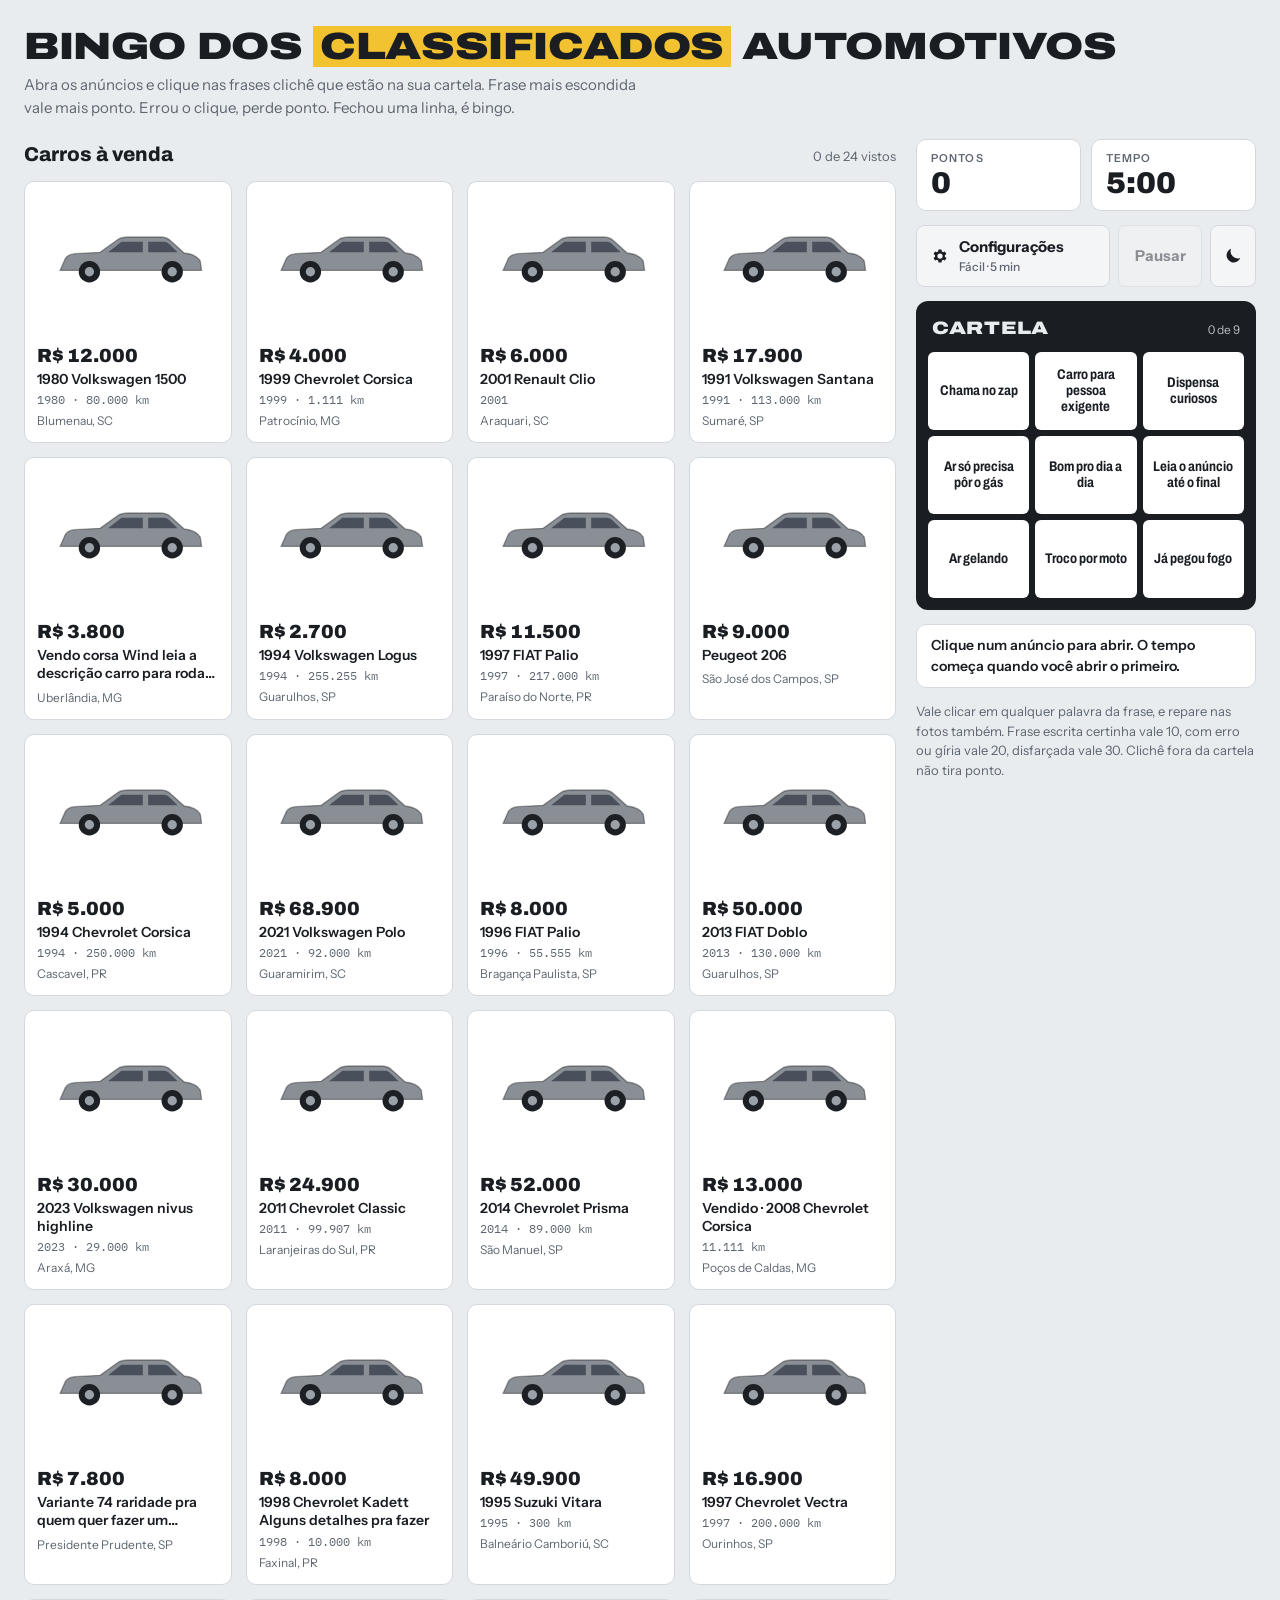
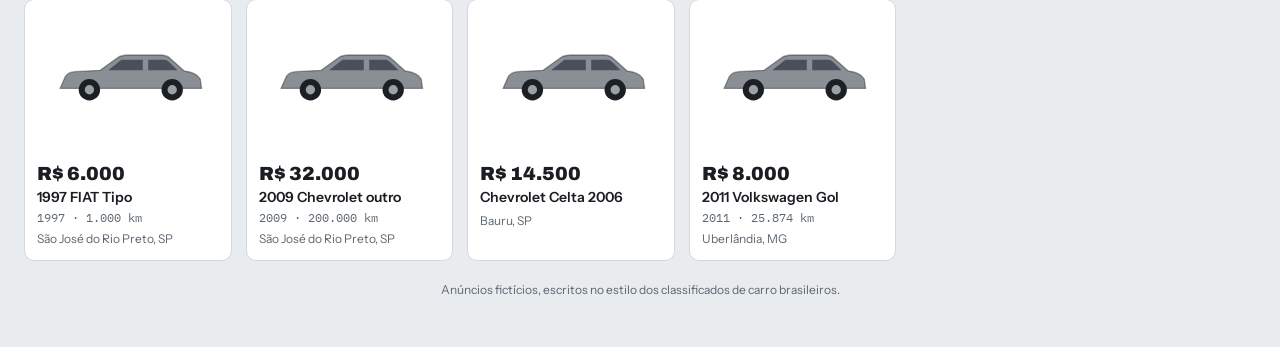
==== index.html @ 46bd4c0a "v1" ====
<!doctype html>
<html lang="pt-BR">
<head>
<meta charset="utf-8">
<meta name="viewport" content="width=device-width, initial-scale=1, viewport-fit=cover">
<title>Bingo dos Classificados Automotivos</title>
<meta name="claude:viewport-fit-sides" content="cover">
<script>try { var t = localStorage.getItem("bcc-theme"); if (t === "dark" || t === "light") document.documentElement.dataset.theme = t; } catch (e) {}</script>
<link rel="preconnect" href="https://fonts.googleapis.com">
<link rel="preconnect" href="https://fonts.gstatic.com" crossorigin>
<link rel="stylesheet" href="https://fonts.googleapis.com/css2?family=Archivo:wdth,wght@62..125,500..900&family=Instrument+Sans:wght@400;500;600&family=IBM+Plex+Mono:wght@500;600&display=swap">
<style>
/* Layout: marketplace grid of car ads on the left (click one to expand it across the row), bingo card + scoreboard on the right; stacks on phones with the card first. */
:root {
  --bg: #e9ecef;
  --surface: #ffffff;
  --sunk: #f3f5f7;
  --fg: #1a1e23;
  --muted: #5d6670;
  --line: #d3d8de;
  --accent: #f2c230;
  --accent-ink: #1a1e23;
  --plate: #1f4ba5;
  --good: #1f8a4c;
  --bad: #c2362b;
  --found-bg: #fbe58f;
  --display: "Archivo", "Arial Narrow", system-ui, sans-serif;
  --body: "Instrument Sans", system-ui, -apple-system, "Segoe UI", sans-serif;
  --mono: "IBM Plex Mono", ui-monospace, "SFMono-Regular", Menlo, monospace;
  --card-bg: #1a1e23;
  --card-ink: #e9ecef;
}
@media (prefers-color-scheme: dark) {
  :root:not([data-theme="light"]) {
    --bg: #14171b; --surface: #1e2329; --sunk: #181c21; --fg: #eceff2; --muted: #9aa3ad;
    --line: #2f363e; --accent: #f2c230; --accent-ink: #14171b; --plate: #5b86e0;
    --good: #4cc27f; --bad: #ff7a6e; --found-bg: #5a4a10; --card-bg: #0b0d10; --card-ink: #eceff2; color-scheme: dark;
  }
}
:root[data-theme="dark"] {
  --bg: #14171b; --surface: #1e2329; --sunk: #181c21; --fg: #eceff2; --muted: #9aa3ad;
  --line: #2f363e; --accent: #f2c230; --accent-ink: #14171b; --plate: #5b86e0;
  --good: #4cc27f; --bad: #ff7a6e; --found-bg: #5a4a10; --card-bg: #0b0d10; --card-ink: #eceff2; color-scheme: dark;
}
* { box-sizing: border-box; }
[hidden] { display: none !important; }
body {
  background: var(--bg); color: var(--fg); font-family: var(--body); font-size: 15px; line-height: 1.5;
  padding-left: max(16px, env(safe-area-inset-left, 0px));
  padding-right: max(16px, env(safe-area-inset-right, 0px));
  padding-block: 20px 40px;
}
button { font: inherit; color: inherit; cursor: pointer; }
button:focus-visible, .w:focus-visible, .item:focus-visible { outline: 3px solid var(--plate); outline-offset: 2px; }
.wrap { max-width: 1240px; margin: 0 auto; display: flex; flex-direction: column; gap: 20px; }

header { display: flex; flex-wrap: wrap; align-items: end; justify-content: space-between; gap: 16px; }
.brand h1 {
  font-family: var(--display); font-weight: 900; font-stretch: 125%; font-size: clamp(22px, 3.6vw, 38px);
  line-height: 1; margin: 0; letter-spacing: -0.01em; text-transform: uppercase; text-wrap: balance;
}
.brand h1 span { background: var(--accent); color: var(--accent-ink); padding: 0 .18em; }
.brand p { margin: 8px 0 0; color: var(--muted); max-width: 62ch; }
.levels { display: grid; grid-template-columns: repeat(3, minmax(0, 1fr)); gap: 4px; background: var(--surface); border: 1px solid var(--line); border-radius: 10px; padding: 4px; }
.levels button {
  border: 0; background: transparent; padding: 8px 6px; border-radius: 7px;
  font-family: var(--display); font-weight: 700; font-size: 14px; letter-spacing: .02em;
}
.levels button[aria-pressed="true"] { background: var(--fg); color: var(--bg); }
.levels small { display: block; font-family: var(--body); font-weight: 500; font-size: 11px; opacity: .7; letter-spacing: 0; }

.game { display: grid; grid-template-columns: minmax(0, 1fr) 340px; gap: 20px; align-items: start; }
@media (max-width: 900px) { .game { grid-template-columns: minmax(0, 1fr); } .side { order: -1; } }

/* Feed */
.feed { display: flex; flex-direction: column; gap: 12px; min-width: 0; }
.feed-head { display: flex; flex-wrap: wrap; justify-content: space-between; align-items: baseline; gap: 8px; }
.feed-head h2 { margin: 0; font-family: var(--display); font-weight: 800; font-size: 20px; }
.feed-head span { color: var(--muted); font-size: 13px; }
.list { display: grid; grid-template-columns: repeat(auto-fill, minmax(190px, 1fr)); gap: 14px; grid-auto-flow: dense; }
.item {
  background: var(--surface); border: 1px solid var(--line); border-radius: 10px; overflow: hidden;
  display: flex; flex-direction: column; cursor: pointer; text-align: left; padding: 0; min-width: 0; position: relative;
  transition: border-color .15s, transform .15s;
}
.item:hover { border-color: var(--muted); }
.thumb { position: relative; aspect-ratio: 4 / 3; max-width: 100%; display: grid; place-items: center; overflow: hidden; }
.thumb svg { width: 78%; height: auto; }
.thumb img.photo { position: absolute; inset: 0; width: 100%; height: 100%; object-fit: cover; }
.item.seen:not(.open) .thumb img.photo { opacity: .55; filter: grayscale(.6); }
.item.open .thumb img.photo { object-fit: contain; background: #000; }
.seen-tag {
  position: absolute; top: 8px; left: 8px; display: inline-flex; align-items: center; gap: 4px;
  background: var(--fg); color: var(--bg); font-weight: 700; font-size: 12px; border-radius: 999px; padding: 2px 9px 2px 7px;
}
.item.seen:not(.open) .thumb > svg { opacity: .45; filter: grayscale(.6); }
.item.seen:not(.open) .info { opacity: .7; }
.item.open .seen-tag { display: none; }
.badge {
  position: absolute; top: 8px; right: 8px; background: var(--accent); color: var(--accent-ink);
  font-weight: 700; font-size: 12px; border-radius: 999px; padding: 2px 9px;
}
.info { padding: 10px 12px 12px; display: flex; flex-direction: column; gap: 3px; min-width: 0; }
.price { font-family: var(--display); font-weight: 900; font-size: 19px; line-height: 1.1; font-variant-numeric: tabular-nums; }
.title { font-weight: 600; font-size: 14px; line-height: 1.3; display: -webkit-box; -webkit-line-clamp: 2; -webkit-box-orient: vertical; overflow: hidden; }
.meta { color: var(--muted); font-size: 12px; font-family: var(--mono); }
.city { color: var(--muted); font-size: 12px; }

/* Expanded ad */
.item.open { grid-column: 1 / -1; cursor: default; flex-direction: row; border: 2px solid var(--fg); }
.item.open .thumb { flex: 0 0 min(40%, 340px); aspect-ratio: auto; min-height: 240px; }
.item.open .info { padding: 18px 20px 20px; gap: 8px; flex: 1; }
.item.open .price { font-size: 28px; }
.item.open .title { font-family: var(--display); font-stretch: 85%; font-weight: 800; font-size: 22px; -webkit-line-clamp: unset; display: block; }
.item.open .meta, .item.open .city { font-size: 13px; }
@media (max-width: 640px) { .item.open { flex-direction: column; } .item.open .thumb { flex: none; aspect-ratio: 16 / 9; min-height: 0; } }
.plate {
  position: absolute; top: 10px; left: 10px; background: #fff; color: #111; border: 2px solid #111; border-radius: 5px;
  font-family: var(--mono); font-weight: 600; font-size: 12px; letter-spacing: .12em; overflow: hidden; text-align: center;
}
.plate b { display: block; background: #1f4ba5; color: #fff; font-family: var(--body); font-size: 7px; letter-spacing: .2em; padding: 1px 0; }
.plate span { display: block; padding: 1px 7px; }
.finger { position: absolute; right: -4px; top: 3px; width: 30px; height: 24px; background: #d9a47e; border-radius: 13px 13px 9px 9px; transform: rotate(-24deg); box-shadow: inset -3px -3px 0 rgba(0,0,0,.12); }
.finger::after { content: ""; position: absolute; left: 5px; top: 4px; width: 11px; height: 8px; border-radius: 5px; background: #ecc4a7; }
.item:not(.open) .plate { display: none; }
.desc-label { font-size: 11px; text-transform: uppercase; letter-spacing: .1em; color: var(--muted); font-weight: 600; margin-top: 6px; }
.desc { font-size: 17px; line-height: 1.75; margin: 0; max-width: 64ch; white-space: pre-line; }
.close { align-self: flex-start; margin-top: 6px; background: var(--sunk); border: 1px solid var(--line); border-radius: 8px; padding: 7px 14px; font-weight: 600; }
.w { cursor: pointer; border-radius: 3px; transition: background .12s; }
.w:hover { background: var(--sunk); box-shadow: inset 0 -2px 0 var(--line); }
.occ.found .w { background: var(--found-bg); box-shadow: none; }
.occ.found.off .w { background: transparent; box-shadow: inset 0 -2px 0 var(--muted); }
.reveal .occ:not(.found) .w { box-shadow: inset 0 -2px 0 var(--bad); background: color-mix(in srgb, var(--bad) 12%, transparent); }
.w.miss { animation: shake .35s; color: var(--bad); }
@keyframes shake { 0%,100% { transform: none; } 25% { transform: translateX(-3px); } 75% { transform: translateX(3px); } }
@media (prefers-reduced-motion: reduce) { .w.miss { animation: none; } * { transition: none !important; } }

/* Side */
.side { display: flex; flex-direction: column; gap: 14px; position: sticky; top: max(12px, env(safe-area-inset-top, 0px)); min-width: 0; }
@media (max-width: 900px) { .side { position: static; } }
.score { display: grid; grid-template-columns: 1fr 1fr; gap: 10px; }
.stat { background: var(--surface); border: 1px solid var(--line); border-radius: 10px; padding: 10px 14px; }
.stat label { display: block; font-size: 11px; text-transform: uppercase; letter-spacing: .1em; color: var(--muted); font-weight: 600; }
.stat output { display: block; font-family: var(--display); font-weight: 900; font-size: 30px; line-height: 1.1; font-variant-numeric: tabular-nums; }
.stat.warn output { color: var(--bad); }
.tools { display: grid; grid-template-columns: minmax(0, 1fr) auto auto; gap: 8px; }
.tools .btn.theme-btn { min-width: 0; padding: 10px 12px; display: grid; place-items: center; }
.theme-btn .i-sun { display: none; }
:root[data-theme="dark"] .theme-btn .i-sun { display: block; }
:root[data-theme="dark"] .theme-btn .i-moon { display: none; }
@media (prefers-color-scheme: dark) {
  :root:not([data-theme="light"]) .theme-btn .i-sun { display: block; }
  :root:not([data-theme="light"]) .theme-btn .i-moon { display: none; }
}
.tools .btn { padding: 10px 14px; min-width: 84px; }
.tools .btn:disabled { opacity: .45; cursor: default; }
.cfg { display: grid; grid-template-columns: auto 1fr; align-items: center; column-gap: 10px; text-align: left; }
.cfg svg { grid-row: span 2; }
.cfg small { font-weight: 500; font-size: 12px; color: var(--muted); }
dialog { border: 0; border-radius: 14px; padding: 0; background: var(--surface); color: var(--fg); width: min(440px, calc(100vw - 32px)); box-shadow: 0 20px 60px rgba(0,0,0,.35); }
dialog::backdrop { background: rgba(10, 12, 15, .55); }
.settings { display: flex; flex-direction: column; gap: 16px; padding: 20px; }
.settings h2 { margin: 0; font-family: var(--display); font-stretch: 110%; font-weight: 900; font-size: 22px; text-transform: uppercase; }
.settings fieldset { border: 0; margin: 0; padding: 0; display: flex; flex-direction: column; gap: 8px; }
.settings legend { font-size: 11px; text-transform: uppercase; letter-spacing: .1em; color: var(--muted); font-weight: 600; padding: 0; margin-bottom: 8px; }
.settings select { font: inherit; font-weight: 600; background: var(--sunk); color: var(--fg); border: 1px solid var(--line); border-radius: 8px; padding: 10px 12px; }
.settings .levels { background: var(--sunk); }
.settings .note { margin: 0; color: var(--muted); font-size: 13px; }
.settings > .btn { align-self: flex-end; min-width: 120px; }
.paused .item.open .desc { filter: blur(6px); pointer-events: none; user-select: none; }
.paused .stat#timer-box output { opacity: .5; }
.card { background: var(--card-bg); color: var(--card-ink); border-radius: 12px; padding: 12px; }
:root[data-theme="dark"] .card { box-shadow: inset 0 0 0 1px var(--line); }
@media (prefers-color-scheme: dark) { :root:not([data-theme="light"]) .card { box-shadow: inset 0 0 0 1px var(--line); } }
.card-head { display: flex; justify-content: space-between; align-items: baseline; padding: 2px 4px 10px; }
.card-head strong { font-family: var(--display); font-stretch: 125%; font-weight: 900; font-size: 18px; letter-spacing: .04em; text-transform: uppercase; }
.card-head span { font-size: 12px; opacity: .75; font-variant-numeric: tabular-nums; }
.grid { display: grid; grid-template-columns: repeat(3, minmax(0, 1fr)); gap: 6px; }
.sq {
  background: var(--surface); color: var(--fg); border-radius: 6px; min-height: 78px; padding: 8px;
  display: flex; align-items: center; justify-content: center; text-align: center;
  font-family: var(--display); font-stretch: 80%; font-weight: 700; font-size: 14px; line-height: 1.15; position: relative;
}
.sq.on { background: var(--accent); color: var(--accent-ink); }
.sq.on::after { content: ""; position: absolute; inset: 10px; border: 3px solid var(--accent-ink); border-radius: 50%; opacity: .55; transform: rotate(-8deg); }
.sq.line { box-shadow: inset 0 0 0 3px var(--plate); }
.hint { color: var(--muted); font-size: 13px; margin: 0; }
.toast { min-height: 44px; display: flex; align-items: center; background: var(--surface); border: 1px solid var(--line); border-radius: 10px; padding: 10px 14px; font-weight: 600; font-size: 14px; }
.toast.good { border-color: var(--good); color: var(--good); }
.toast.bad { border-color: var(--bad); color: var(--bad); }
.toast.big { background: var(--accent); color: var(--accent-ink); border-color: var(--accent); font-family: var(--display); font-weight: 900; font-size: 18px; }
.end { background: var(--surface); border: 2px solid var(--fg); border-radius: 12px; padding: 16px; display: flex; flex-direction: column; gap: 10px; }
.end h2 { font-family: var(--display); font-stretch: 110%; font-weight: 900; margin: 0; font-size: 22px; text-transform: uppercase; }
.end p { margin: 0; color: var(--muted); }
.end .row { display: flex; flex-wrap: wrap; gap: 8px; }
.btn { border: 0; border-radius: 8px; padding: 10px 16px; font-weight: 700; background: var(--fg); color: var(--bg); }
.btn.alt { background: var(--sunk); color: var(--fg); border: 1px solid var(--line); }
footer { color: var(--muted); font-size: 12px; text-align: center; }
</style>
</head>
<body>

<div class="wrap">
  <header>
    <div class="brand">
      <h1>Bingo dos <span>Classificados</span> Automotivos</h1>
      <p>Abra os anúncios e clique nas frases clichê que estão na sua cartela. Frase mais escondida vale mais ponto. Errou o clique, perde ponto. Fechou uma linha, é bingo.</p>
    </div>
  </header>

  <div class="game">
    <section class="feed">
      <div class="feed-head">
        <h2>Carros à venda</h2>
        <span id="feed-count"></span>
      </div>
      <div class="list" id="list"></div>
    </section>

    <aside class="side">
      <div class="score">
        <div class="stat"><label>Pontos</label><output id="score">0</output></div>
        <div class="stat" id="timer-box"><label>Tempo</label><output id="timer">5:00</output></div>
      </div>
      <div class="tools">
        <button class="btn alt cfg" id="settings-btn" aria-haspopup="dialog">
          <svg viewBox="0 0 24 24" width="18" height="18" aria-hidden="true"><path fill="currentColor" d="M19.4 13a7.5 7.5 0 0 0 0-2l2.1-1.6-2-3.4-2.5 1a7.6 7.6 0 0 0-1.7-1L15 3.3h-4l-.4 2.7a7.6 7.6 0 0 0-1.7 1l-2.5-1-2 3.4L6.5 11a7.5 7.5 0 0 0 0 2l-2.1 1.6 2 3.4 2.5-1c.5.4 1.1.7 1.7 1l.4 2.7h4l.4-2.7c.6-.3 1.2-.6 1.7-1l2.5 1 2-3.4zM13 15.5a3.5 3.5 0 1 1 0-7 3.5 3.5 0 0 1 0 7z" transform="translate(-1 0)"/></svg>
          <span>Configurações</span><small id="cfg-summary">Fácil · 5 min</small>
        </button>
        <button class="btn alt" id="pause" disabled>Pausar</button>
        <button class="btn alt theme-btn" id="theme-btn" aria-label="Mudar tema" title="Mudar tema">
          <svg class="i-moon" viewBox="0 0 24 24" width="20" height="20" aria-hidden="true"><path fill="currentColor" d="M20.7 14.3A8.5 8.5 0 0 1 9.7 3.3a8.5 8.5 0 1 0 11 11z"/></svg>
          <svg class="i-sun" viewBox="0 0 24 24" width="20" height="20" aria-hidden="true"><circle cx="12" cy="12" r="4.5" fill="currentColor"/><path stroke="currentColor" stroke-width="2" stroke-linecap="round" d="M12 2v2.5M12 19.5V22M2 12h2.5M19.5 12H22M4.9 4.9l1.8 1.8M17.3 17.3l1.8 1.8M4.9 19.1l1.8-1.8M17.3 6.7l1.8-1.8"/></svg>
        </button>
      </div>
      <div class="card">
        <div class="card-head"><strong>Cartela</strong><span id="card-count">0 de 9</span></div>
        <div class="grid" id="grid"></div>
      </div>
      <div class="toast" id="toast">Clique num anúncio para abrir. O tempo começa quando você abrir o primeiro.</div>
      <div class="end" id="end" hidden>
        <h2 id="end-title">Fim de jogo</h2>
        <p id="end-text"></p>
        <div class="row">
          <button class="btn" id="again">Jogar de novo</button>
          <button class="btn alt" id="reveal">Mostrar o que faltou</button>
        </div>
      </div>
      <p class="hint">Vale clicar em qualquer palavra da frase, e repare nas fotos também. Frase escrita certinha vale 10, com erro ou gíria vale 20, disfarçada vale 30. Clichê fora da cartela não tira ponto.</p>
    </aside>
  </div>

  <footer>Anúncios fictícios, escritos no estilo dos classificados de carro brasileiros.</footer>
</div>

<dialog id="settings" aria-labelledby="settings-title">
  <form method="dialog" class="settings">
    <h2 id="settings-title">Configurações</h2>
    <fieldset>
      <legend>Dificuldade</legend>
        <div class="levels" role="group" aria-label="Nível">
        <button type="button" id="lv-facil" data-lv="facil" aria-pressed="true">FÁCIL<small>clique errado −1</small></button>
        <button type="button" id="lv-medio" data-lv="medio" aria-pressed="false">MÉDIO<small>clique errado −3</small></button>
        <button type="button" id="lv-dificil" data-lv="dificil" aria-pressed="false">DIFÍCIL<small>clique errado −5</small></button>
    </div>
      <p class="note">Trocar a dificuldade começa uma partida nova.</p>
    </fieldset>
    <fieldset>
      <legend><label for="src">Anúncios</label></legend>
      <select id="src">
          <option value="reais" selected>Reais do Marketplace</option>
          <option value="inventados">Inventados</option>
          <option value="misturados">Misturados</option>
        </select>
      <p class="note">Os reais saem dos anúncios salvos na pasta anuncios. Trocar começa uma partida nova.</p>
    </fieldset>
    <fieldset>
      <legend><label for="dur">Tempo da partida</label></legend>
      <select id="dur">
          <option value="0">Sem tempo</option>
          <option value="120">2 min</option>
          <option value="180">3 min</option>
          <option value="300" selected>5 min</option>
          <option value="600">10 min</option>
          <option value="900">15 min</option>
        </select>
      <p class="note">Dá para mudar o tempo no meio da partida. O relógio recomeça com o valor escolhido.</p>
    </fieldset>
    <button class="btn" value="ok">Pronto</button>
  </form>
</dialog>

<script>
const PH = {
  leia: "Leia o anúncio até o final", unico: "Único dono", nada: "Só pegar e andar", ipva: "IPVA pago",
  troca: "Não aceito troca", curiosos: "Dispensa curiosos", motor: "Motor 100%", revisado: "Revisado",
  fipe: "Abaixo da FIPE", urgente: "Vendo por motivo de viagem", oi: "Tá anunciado, tá disponível",
  garagem: "Carro de garagem", pneus: "Pneus novos", laudo: "Laudo cautelar aprovado", menor: "Menor preço da região",
  ar: "Ar gelando", semdetalhe: "Sem nenhum detalhe", moto: "Troco por moto", zap: "Chama no zap",
  leilao: "Sem leilão, sem sinistro",
  exigente: "Carro para pessoa exigente", dor: "Vendo com dor no coração", roca: "Carro pra roça, só pra rodar",
  detalhes: "Tem detalhes, oportunidade", junta: "Queimou a junta", projeto: "Para projeto",
  dedo: "Dedo tampando a placa", golpista: "Golpista, nem tente", placapreta: "Apto à placa preta",
  antigo: "Não conheço o antigo dono", naobaixo: "Não baixo nem 1 centavo", naolevo: "Não levo a lugar nenhum",
  rodas: "Não vai com essas rodas", bateria: "Só pôr a bateria", gas: "Ar só precisa pôr o gás",
  mel: "Tá no mel", fogo: "Já pegou fogo", diaadia: "Bom pro dia a dia", privado: "Mais informações no privado",
  reparos: "Precisa de reparos", corsica: "Chevrolet Corsica", avo: "Era do meu avô", proposta: "Aceito proposta", funcionando: "Tudo funcionando",
  vendotroco: "Vendo ou troco", docok: "Doc ok, só transferir", doc_ruim: "Tem débito / não transfere", perguntas: "Sem perguntas bobas", vemnele: "Vem nele", procedencia: "Carro de procedência", parcelo: "Parcelo na promissória", temleilao: "Tem passagem por leilão"
};
const LV = {
  facil: { name: "Fácil", miss: 1 },
  medio: { name: "Médio", miss: 3 },
  dificil: { name: "Difícil", miss: 5 }
};
const PTS = { 1: 10, 2: 20, 3: 30 };
const TIER = { 1: "certinha", 2: "com erro", 3: "disfarçada" };
// n = how hidden the phrases in this ad are (1 written plainly, 2 typos/slang, 3 disguised)
// t can mark a cliché too, e.g. the classic "Chevrolet {corsica:Corsica}" title for a Corsa
// dedo: true = the photo shows a finger over the plate (click the plate to mark it)
const ADS = [
  { n: 1, t: "Honda Civic EXL 2.0 Flex", y: "2018", km: "72.000", city: "Campinas, SP", p: "R$ 98.900", plate: "FTR4C21", c: "#9aa4ad",
    d: "Vendo Civic EXL top de linha. {unico:Único dono}, {revisado:revisado na concessionária}, todas as notas guardadas. {ipva:IPVA 2026 pago}. {exigente:Carro para pessoa exigente}. {leia:Leia o anúncio até o final} antes de chamar. {troca:Não aceito troca}." },
  { n: 1, t: "Volkswagen Gol 1.0 MPI", y: "2014", km: "118.000", city: "Belo Horizonte, MG", p: "R$ 32.500", plate: "HKL2B07", c: "#c0392b", dedo: true,
    d: "Gol 1.0 completo, {ar:ar gelando}, direção hidráulica e vidro elétrico. {pneus:Pneus novos}. {motor:Motor 100%}, nunca foi aberto. {curiosos:Dispensa curiosos}. {zap:Chama no zap} que respondo rápido." },
  { n: 1, t: "Fiat Strada Freedom 1.3 Cabine Dupla", y: "2021", km: "54.000", city: "Goiânia, GO", p: "R$ 89.990", plate: "PQA7D44", c: "#e8e8e3",
    d: "Strada cabine dupla impecável. {garagem:Carro de garagem}, {semdetalhe:sem nenhum detalhe}. {laudo:Laudo cautelar aprovado}. {fipe:Abaixo da FIPE} para vender rápido. {naobaixo:Não baixo nem 1 centavo}." },
  { n: 1, t: "Chevrolet Onix LT 1.0", y: "2019", km: "81.000", city: "Curitiba, PR", p: "R$ 58.000", plate: "BCX9E12", c: "#2b2f36",
    d: "Onix LT com manual e chave reserva. {unico:Único dono}. {leilao:Sem leilão e sem sinistro}. {diaadia:Bom pro dia a dia}. {urgente:Vendo por motivo de viagem}. {moto:Troco por moto}." },
  { n: 1, t: "Toyota Corolla XEi 2.0 Automático", y: "2017", km: "96.000", city: "Recife, PE", p: "R$ 92.000", plate: "KGF3A58", c: "#5b6b7a",
    d: "Corolla XEi automático, banco de couro. {nada:Só pegar e andar}. {dor:Vendo com dor no coração}. {menor:Menor preço da região}. {golpista:Golpista, nem tente}. {zap:Chama no zap}." },
  { n: 1, t: "Chevrolet {corsica:Corsica} Classic 1.0", y: "2010", km: "189.000", city: "Juiz de Fora, MG", p: "R$ 18.500", plate: "HDC3K40", c: "#8a8f96",
    d: "Corsa Classic 1.0, econômico. {diaadia:Bom pro dia a dia}. {detalhes:Tem detalhes, oportunidade}. {gas:Ar só precisa pôr o gás}. {antigo:Não conheço o antigo dono}, comprei de revenda. {proposta:Aceito proposta}." },
  { n: 1, t: "Chevrolet {corsica:Corsica} Wind 1.0", y: "2001", km: "198.000", city: "Bragança Paulista, SP", p: "R$ 12.900", plate: "CWD2K01", c: "#2e7d6f",
    d: "Corsa Wind 1.0 duas portas, bem econômico. {nada:Só pegar e andar}. {gas:Ar só precisa pôr o gás}. {troca:Não aceito troca}. {zap:Chama no zap}." },
  { n: 1, t: "Volkswagen Fusca 1300", y: "1976", km: "99.999", city: "Sorocaba, SP", p: "R$ 24.000", plate: "CFS1976", c: "#2f6e8f",
    d: "Fusca 1300 original de fábrica. {placapreta:Apto à placa preta}. {avo:Era do meu avô}, ficou parado alguns anos. {bateria:Só pôr a bateria} e funciona. {naolevo:Não levo a lugar nenhum}. {leia:Leia o anúncio até o final}." },
  { n: 1, t: "Fiat Palio Fire 1.0", y: "2008", km: "210.000", city: "Caruaru, PE", p: "R$ 14.900", plate: "KKP8F21", c: "#b8b2a6", dedo: true,
    d: "Palio Fire 1.0, {roca:carro pra roça, só pra rodar}. {reparos:Precisa de reparos} na suspensão. {rodas:Não vai com essas rodas}. {privado:Mais informações no privado}. {curiosos:Dispensa curiosos}." },
  { n: 1, t: "Volkswagen Santana 2.0", y: "1998", km: "260.000", city: "Itapetininga, SP", p: "R$ 6.500", plate: "BSN2E98", c: "#5a3d30",
    d: "Santana 2.0 {projeto:para projeto}. {junta:Queimou a junta}, o resto está inteiro. {fogo:Já pegou fogo} no painel e foi arrumado. {naobaixo:Não baixo nem 1 centavo}. {naolevo:Não levo a lugar nenhum}." },
  { n: 1, t: "Hyundai Creta Pulse 1.6 Automático", y: "2019", km: "67.000", city: "Campo Grande, MS", p: "R$ 84.900", plate: "QAB5R30", c: "#b0352f",
    d: "Creta Pulse automático, central multimídia. {mel:Tá no mel}. {funcionando:Tudo funcionando}. {laudo:Laudo cautelar aprovado}. {oi:Tá anunciado, tá disponível}. {exigente:Carro para pessoa exigente}." },

  { n: 2, t: "Hyundai HB20 Comfort 1.0", y: "2020", km: "47.000", city: "Fortaleza, CE", p: "R$ 64.900", plate: "OSA1F90", c: "#e8e8e3",
    d: "hb20 top demais, {unico:unico dono} desde 0km. {leia:leia ate o fim pfv} q ta tudo aqui. {ipva:ipva 26 ja quitado}. {ar:ar gela mt}. {troca:nao pego troca}. {oi:nao respondo ainda tem, se ta anunciado ta disponivel}." },
  { n: 2, t: "Renault Sandero Stepway 1.6", y: "2016", km: "103.000", city: "Salvador, BA", p: "R$ 45.000", plate: "JRT5G33", c: "#d35400",
    d: "Stepway 1.6 muito conservada. {nada:é so pegar e andar}. {motor:motor redondinho}, nao bebe oleo. {pneus:4 pneu zero}. {curiosos:curioso e aventureiro nem chama}. {zap:me chama no whats}." },
  { n: 2, t: "Jeep Renegade Longitude 1.8", y: "2018", km: "88.000", city: "Porto Alegre, RS", p: "R$ 79.500", plate: "IZM8H61", c: "#3d5a3a",
    d: "Renegade longitude automatico. {revisado:revisoes em dia} tudo na rede. {garagem:dorme na garagem}. {semdetalhe:sem 1 risco}. {fipe:preco bem abaixo da tabela}. {leilao:nunca foi de leilao, nada de sinistro}. {golpista:golpista nem perde teu tempo}." },
  { n: 2, t: "Ford Ka SE 1.0", y: "2019", km: "76.000", city: "São Paulo, SP", p: "R$ 42.900", plate: "GHU4J02", c: "#2e4a8b",
    d: "Ka SE completo. {laudo:cautelar 100% aprovada}. {urgente:preciso vender logo, mudança de cidade}. {moto:troco em moto de menor valor}. {menor:mais barato da regiao, pode pesquisar}. {ipva:documento ok ipva pg}." },
  { n: 2, t: "Volkswagen Polo Highline TSI", y: "2020", km: "61.000", city: "Florianópolis, SC", p: "R$ 99.900", plate: "QWE6K75", c: "#8e9aa6",
    d: "Polo highline tsi, {unico:1 dono so}. {ar:ar condicionado gelando}. {exigente:carro pra quem é exigente}. {mel:ta no mel} kkk. {dor:vendendo com o coraçao partido}. {curiosos:so chama quem tem o dinheiro}." },
  { n: 2, t: "Fiat Uno Mille 1.0", y: "2005", km: "240.000", city: "Feira de Santana, BA", p: "R$ 11.000", plate: "JQU5M05", c: "#e8e8e3", dedo: true,
    d: "uno mille, {roca:pra roça ta otimo, so pra rodar}. {reparos:precisa uns reparo}. {bateria:so por a bateria nova}. {rodas:as rodas nao vai junto}. {proposta:aceito proposta}." },
  { n: 2, t: "Chevrolet Celta 1.0", y: "2009", km: "175.000", city: "Maringá, PR", p: "R$ 16.900", plate: "AQX4C09", c: "#c0392b",
    d: "celta 1.0 {diaadia:bom pro dia dia}. {gas:o ar so falta o gas}. {detalhes:tem uns detalhe por isso o preço, oportunidade}. {privado:mais info no pv}. {naobaixo:nao baixo 1 real}." },
  { n: 2, t: "Chevrolet Opala Comodoro 4.1", y: "1988", km: "87.000", city: "Bauru, SP", p: "R$ 38.000", plate: "BOP4L88", c: "#3b2a24",
    d: "opalão 6cc comodoro. {placapreta:apto placa preta}. {avo:era do vô, sempre bem cuidado}. {antigo:o dono antigo nao conheço}. {naolevo:nao levo, tem que vir buscar}. {funcionando:tudo funfando}." },
  { n: 2, t: "Ford Escort 1.8 Zetec", y: "1996", km: "230.000", city: "Anápolis, GO", p: "R$ 7.900", plate: "KEZ1E96", c: "#2c4f7c",
    d: "escort zetec 1.8, {projeto:bom pra projeto}. {junta:junta do cabeçote queimada}. {fogo:pegou fogo na fiação ano passado}. {proposta:aceito propostas}." },
  { n: 2, t: "chevrolet {corsica:corsica} sedan 1.4", y: "2005", km: "161.000", city: "Presidente Prudente, SP", p: "R$ 19.500", plate: "DPP7S05", c: "#a7adb4",
    d: "corsa sedan 1.4 completo. {ipva:ipva desse ano pago}. {reparos:precisa uns reparinho na lataria}. {urgente:to vendendo pq vou viajar}. {naobaixo:nao baixo nada}. {curiosos:curioso nem chama}." },
  { n: 2, t: "Toyota Etios XS 1.5 Sedan", y: "2018", km: "84.000", city: "Natal, RN", p: "R$ 51.000", plate: "MXR3U56", c: "#8b1e2a",
    d: "etios xs sedan, {garagem:carro de garajem}. {motor:motor top nunca deu problema}. {pneus:pneu novo}. {fipe:abaixo da fipe pra sair logo}. {leia:leia tudo antes de chamar}." },

  { n: 3, t: "Chevrolet Prisma LTZ 1.4", y: "2015", km: "132.000", city: "Manaus, AM", p: "R$ 41.000", plate: "NOX2L18", c: "#7b2d2d",
    d: "Prisma LTZ. Comprei zero na concessionária e {unico:nunca passou para outro nome}. {leia:Tudo que você precisa saber está escrito aqui, não pergunte o que já está no texto}. {motor:Mecânica sem nenhum barulho, nunca foi aberto}. {pneus:Jogo de borracha trocado mês passado}. {troca:Só dinheiro, nada de carro no rolo}." },
  { n: 3, t: "Fiat Toro Freedom 1.8", y: "2019", km: "110.000", city: "Uberlândia, MG", p: "R$ 95.000", plate: "HMB7M49", c: "#c9c3b5",
    d: "Toro muito bem cuidada. {garagem:Nunca dormiu na rua}. {nada:Pegou, levou, está pronta pra estrada}. {fipe:Estou pedindo menos que a tabela}. {curiosos:Sem paciência pra quem só quer saber o preço e some}. {zap:Mensagem aqui eu demoro, melhor mandar no verde}." },
  { n: 3, t: "Nissan Kicks SV 1.6 CVT", y: "2021", km: "39.000", city: "Brasília, DF", p: "R$ 102.000", plate: "PAF3N86", c: "#1f2a44",
    d: "Kicks SV CVT. {revisado:Todas as manutenções feitas no tempo certo, carimbo no manual}. {ipva:Documento do ano já está na mão}. {semdetalhe:Pintura original, nem um amassadinho}. {leilao:Nada de batida forte, nem passou por pátio}. {urgente:Estou indo morar fora e preciso desapegar}." },
  { n: 3, t: "Honda Fit EX 1.5 Automático", y: "2013", km: "140.000", city: "Belém, PA", p: "R$ 49.900", plate: "OTE9P27", c: "#6c7a3a",
    d: "Fit EX automático, muito econômico. {ar:Ar ligado no 1 já congela}. {laudo:Pode levar no perito que quiser, ele passa}. {moto:Se você tem uma CG ou Fan, dá pra conversar}. {menor:Pode procurar outro igual nesse valor, não vai achar}. {oi:Se o anúncio está no ar, o carro está aqui}." },
  { n: 3, t: "Peugeot 208 Griffe 1.6", y: "2017", km: "92.000", city: "Rio de Janeiro, RJ", p: "R$ 47.500", plate: "LRJ1Q63", c: "#ececec",
    d: "208 Griffe com teto panorâmico. {unico:Sou a única dona desde a loja}. {dor:Só estou vendendo porque não tem outro jeito, gosto muito dele}. {exigente:Não é para qualquer um, é para quem sabe o que quer}. {troca:Não quero outro carro, quero vender}. {golpista:Já conheço todas as histórias de pagamento adiantado, nem perca seu tempo}." },
  { n: 3, t: "Renault Duster Dynamique 1.6", y: "2018", km: "105.000", city: "João Pessoa, PB", p: "R$ 66.000", plate: "QFD6Y02", c: "#4b5d3f",
    d: "Duster Dynamique, muito conservada. {revisado:Pasta com todas as notas de oficina}. {diaadia:Faz trabalho, escola e mercado sem reclamar}. {ipva:Licenciamento deste ano feito}. {leia:As respostas para tudo estão aqui em cima}. {naobaixo:O valor é esse e ponto}." },
  { n: 3, t: "Mitsubishi L200 Triton 3.2 4x4", y: "2015", km: "190.000", city: "Chapecó, SC", p: "R$ 98.000", plate: "MKC1Z45", c: "#7d8590",
    d: "L200 Triton 4x4 diesel. {roca:Sobe barranco, atravessa pasto e volta inteira}. {motor:Bomba e bicos revisados, motor sem fumaça}. {leilao:Histórico limpo, nunca acionou seguro}. {mel:Está uma joia, um docinho}. {zap:Prefiro conversa pelo aplicativo do verdinho}." },
  { n: 3, t: "Citroën C3 Tendance 1.6 Automático", y: "2014", km: "117.000", city: "Teresina, PI", p: "R$ 33.900", plate: "ODT7A63", c: "#3c6fb0",
    d: "C3 Tendance automático. {gas:O ar condicionado liga, falta só uma carga}. {pneus:Borracha ainda com a marquinha de nova}. {detalhes:Tem umas marquinhas de uso, mas pelo valor é uma chance única}. {urgente:Preciso do dinheiro para outro investimento}. {privado:O resto eu explico por mensagem}." },
  { n: 3, t: "Chevrolet Chevette SL 1.6", y: "1987", km: "140.000", city: "Pelotas, RS", p: "R$ 9.500", plate: "IPC1V87", c: "#d9c27a", dedo: true,
    d: "Chevette SL 1.6. {projeto:Ótima base pra quem quer montar do seu jeito}. {placapreta:Quase tudo original, dá pra tirar a placa de colecionador}. {antigo:Comprei numa troca e não sei quem teve antes}. {bateria:Pegou no tranco ontem, com uma nova sai sozinho}. {rodas:As de liga leve ficam comigo, ele sai com as de ferro}. {naolevo:Retirada aqui no bairro, sem entrega}." },
  { n: 3, t: "Fiat Tempra 2.0 16v", y: "1995", km: "198.000", city: "Volta Redonda, RJ", p: "R$ 5.000", plate: "LVT2T95", c: "#56606b",
    d: "Tempra 16v. {fogo:Teve um incêndio pequeno embaixo do capô, já resolvido}. {junta:Está esquentando, a vedação do cabeçote foi embora}. {reparos:Vai precisar de um carinho de oficina}. {avo:Era do meu velho, só ia à missa no domingo}. {funcionando:Liga tudo: vidro, trava e farol}. {proposta:Escuto ofertas}." }
];
// Anúncios reais salvos do Facebook Marketplace (pasta anuncios/, que fica fora do GitHub).
// Telefones e nomes foram tirados. {id~2:...} marca uma frase com erro ou gíria e {id~3:...} uma disfarçada.
const ADS_REAIS = [
  {"n": 1, "t": "1973 Chevrolet Veraneio", "y": "1973", "km": "95.000", "city": "São Paulo, SP", "p": "R$ 80.000", "img": "anuncios/Marketplace%20%E2%80%94%201973%20Chevrolet%20Veraneio%20_%20Facebook_files/855465255_29159132213772532_5319702000916245992_n_frsb.jpg", "d": "É {dor:com muita dor no coração} que vamos nos desfazer da nossa Veraneio...\nTrata-se de um carro com {procedencia:altíssima procedência}! Somos os segundos donos e o filho do primeiro proprietário ainda é amigo pessoal do meu pai!\nCarro possui manual original, nota de compra, chave reserva, chaveiro da concessionária, vasta qualidade de peças ainda originais (incluindo macaco, chave de roda e triângulo) e raros opcionais (diferencial de tração positiva e cor metálica exclusiva do ano).\nCarro já tomou um \"banho de tinta\" e teve pequenos reparos de funilaria.\nPossui {detalhes:detalhes do tempo}, mas é um carro pouco rodado, mecanicamente muito bom e esteticamente lindo!"},
  {"n": 1, "t": "1976 Volkswagen", "y": "1976", "km": "53.000", "city": "Taubaté, SP", "p": "R$ 18.000", "img": "anuncios/Marketplace%20%E2%80%94%201976%20Volkswagen%20[hidden%20information]939677%20_%20Facebook_files/841193213_1833270931184637_855848274288263958_n__Dgm.jpg", "d": "{rodas:Não vai com essas roda} a roda dele são originais 15"},
  {"n": 1, "t": "1978 Chevrolet caravan comodoro 250s", "y": "1978", "km": "200.000", "city": "Bauru, SP", "p": "R$ 80.000", "img": "anuncios/Marketplace%20%E2%80%94%201978%20Chevrolet%20caravan%20comodoro%20250s%20_%20Facebook_files/685582540_3302034529976798_5714551750691719205_n_5H8P.jpg", "d": "VENDO CARAVAN COMODORO 1978 6 CILINDROS DE PLAQUETA, MOTOR 250S PRATICAMENTE NOVO, {projeto~2:CARRO PARA RESTAURAÇÃO}, {docok:DOCUMENTO EM DIA} NO MEU NOME, {rodas:NÃO VAI COM ESSAS RODAS}, MANDO COM AS RODAS ORIGINAIS COM CALOTA E SOBREAROS , 4 PNEUS HANKOOK 195/70 14 ZERO.\n{oi:SE ESTÁ ANUNCIADO É PORQUE ESTÁ DISPONÍVEL} ."},
  {"n": 1, "t": "1980 Volkswagen 1500", "y": "1980", "km": "80.000", "city": "Blumenau, SC", "p": "R$ 12.000", "img": "anuncios/Marketplace%20%E2%80%94%201980%20Volkswagen%20Volkswagen%201500%20_%20Facebook_files/853758454_28921940960805870_7017749266127364558_n_atuL.jpg", "d": "{urgente:Pra sair essa semana}!!\nEstá parado, {fogo:pegou fogo} no motor, atingiu so plásticos e borrachas!!\nEntão não, não está andando!!\n{naobaixo:Não abaixo o valor}!!\n{troca:NÃO ACEITO TROCA}!!\nVENHA OLHAR O CARRO!!"},
  {"n": 1, "t": "1986 Chevrolet Chevette", "y": "1986", "km": "1.000", "city": "Franca, SP", "p": "R$ 3.200", "img": "anuncios/Marketplace%20%E2%80%94%201986%20Chevrolet%20Chevrolet%20Chevette%20_%20Facebook_files/886744365_122118483597496946_3749819214082289068_n_haT4.jpg", "d": "Chevette muito bom para trabalho roça {roca:rodar até perder}"},
  {"n": 1, "t": "1987 Chevrolet Opala bom", "y": "1987", "km": "123.453", "city": "Campinas, SP", "p": "R$ 8.500", "img": "anuncios/Marketplace%20%E2%80%94%201987%20Chevrolet%20Chevrolet%20Opala%20bom%20_%20Facebook_files/886376513_1811658626542938_8146031473904852901_n_YQQ0.jpg", "d": "opala 1987 motor 4 cilindros e cabo 5 machas tenho recibo no nome de terceiros {antigo:não conheço o antigo dono} o carro está rodando bom {projeto~2:restaurar} valor 8.500 região do ouro verde campinas"},
  {"n": 1, "t": "1988 Chevrolet Opala", "y": "1988", "km": "150.000", "city": "São Paulo, SP", "p": "R$ 35.000", "img": "anuncios/Marketplace%20%E2%80%94%201988%20Chevrolet%20Chevrolet%20Opala%20_%20Facebook_files/889986145_3720778578089079_4762986395025611909_n_O6z-.jpg", "d": "Opala diplomata de Documentos 88/89 6 cilindros a álcool câmbio 5 marchas ré pra traz,vidros elétricos,porta malas elétrico, foi trocado o tanque, coletor refrigerado,óleo,velas sistema de combustível trocado {pneus:4 pneu novos} vidros originais carro 90% original {vendotroco:aceito troca} por outro antigo ou popular preço 40,000. , {proposta:aceito proposta}\n{naolevo:Não levo em lugar nenhum} {docok:documento ok} em meu nome só tranferir"},
  {"n": 1, "t": "1989 Volkswagen 1600", "y": "1989", "km": "1.111", "city": "Blumenau, SC", "p": "R$ 20.000", "img": "anuncios/Marketplace%20%E2%80%94%201989%20Volkswagen%20Volkswagen%201600%20_%20Facebook_files/858976873_2333684803703461_1463709201517770028_n_-JO_.jpg", "d": "É {dor:com dor no coração} que anuncio minha filomena pra venda!!\nMotor 1600 ar\nKombi furgao 1989\nMotor 1999\nTenho o motor original\n{docok:Transfere certinho}\nEletrica feita completamente nova, tudo todos os fios botões tudo, tenho nota, so nisso foi + de 4k\nCaixa de marcha trocada recentemente tenho nota\nMotor trocado e feito tudo com nota\nDetalhes estéticos\nPra quem gosta de carro velho\nPaguei 15 e investi 15. (…)"},
  {"n": 1, "t": "1990 Volkswagen Gol", "y": "1990", "km": "66.000", "city": "Cascavel, PR", "p": "R$ 3.800", "img": "anuncios/Marketplace%20%E2%80%94%201990%20Volkswagen%20Gol%20_%20Facebook_files/846053673_2875048459519188_1134299127752167727_n__1ly.jpg", "d": "Tá em dia\n{antigo:Não conheço o antigo dono}\nCarro veio {reparos:precisa de alguns reparos}\nPasso sem compromisso\n{urgente:Pra ir logo}"},
  {"n": 1, "t": "1991 Volkswagen Gol", "y": "1991", "km": "420.000", "city": "Florianópolis, SC", "p": "R$ 3.000", "img": "anuncios/Marketplace%20%E2%80%94%201991%20Volkswagen%20Gol%20_%20Facebook_files/862768715_122205455672938221_9138838046999661574_n_GIFg.jpg", "d": "{fogo:Pegou fogo} no moto documento venceu agira em outubro, está no meu nome"},
  {"n": 1, "t": "1991 Volkswagen Parati", "y": "1991", "km": "123.456", "city": "Jarinu, SP", "p": "R$ 18.500", "img": "anuncios/Marketplace%20%E2%80%94%201991%20Volkswagen%20Parati%20_%20Facebook_files/872142633_29184578621173160_5818498834731532728_n_q0wx.jpg", "d": "{dor:Com muita dor no coração} vou ter que vender parati ap 1.8 carro top chama atenção bancos xadrez em corvin painel satélite led nos farois no painel luz de cortesia"},
  {"n": 1, "t": "1991 Volkswagen Santana", "y": "1991", "km": "113.000", "city": "Sumaré, SP", "p": "R$ 17.900", "img": "anuncios/Marketplace%20%E2%80%94%201991%20Volkswagen%20Santana%20_%20Facebook_files/885276927_2184749728788142_4200763165222034425_n_GoQF.jpg", "d": "🚗 VW SANTANA GL 1991 – CLÁSSICO COM PERSONALIDADE!\nSantana GL, motor 1.8/2.0, gasolina, na cor cinza.\n🔥 Rodas aro 15\n🔥 Suspensão preparada\n🔥 Carro {revisado:todo revisado}\n🔥 Visual diferenciado\n🔥 Excelente potencial para quem gosta de um {projeto~2:projeto} com estilo!\nUm clássico da Volkswagen que ainda chama atenção por onde passa!\n📲 Entre em contato e venha conferir de perto!\n2G VEÍCULOS – Seu próximo negócio está aqui!"},
  {"n": 1, "t": "1992 Chevrolet", "y": "1992", "km": "11.111", "city": "São Paulo, SP", "p": "R$ 4.000", "img": "anuncios/Marketplace%20%E2%80%94%201992%20Chevrolet%20Kadett%20_%20Facebook_files/894976758_2327308978092332_7799341177571607208_n_dpdZ.jpg", "d": "{vendotroco:ACEITO TROCA} INCLUSIVE PS5!!\nCarro tem documento mais tem debito e {antigo:não conheço o antigo dono}"},
  {"n": 1, "t": "1993 Chevrolet Omega", "y": "1993", "km": "10.000", "city": "Botucatu, SP", "p": "R$ 16.000", "img": "anuncios/Marketplace%20%E2%80%94%201993%20Chevrolet%20Omega%20_%20Facebook_files/860801938_28644593335213046_6354105357456427472_n_LRlH.jpg", "d": "💙 **OMEGA 1993 AZUL 2.0**\nOmega raiz, bonito e potente! 😎\n🔹 Motor 2.0\n🔹 {nada~2:Bateu, ligou}! 🔑\n🔹 Carro com presença, conforto e muito estilo.\n**Para quem tem bom gosto e sabe valorizar um clássico de verdade.**\n🚫 {curiosos:Dispenso curiosos} e propostas sem noção.\n📲 Interessados de verdade, {privado:chamar no privado}!"},
  {"n": 1, "t": "1993 Ford escort xr3 2.0 ap - restauração ; {projeto~2:projeto}", "y": "1993", "km": "75.000", "city": "Tatuí, SP", "p": "R$ 13.999", "img": "anuncios/Marketplace%20%E2%80%94%201993%20Ford%20escort%20xr3%202.0%20ap%20-%20Restaura%C3%A7%C3%A3o%20;%20Projeto%20_%20Facebook_files/825281735_1819149755936676_3793496218726683041_n_7iQv.jpg", "d": "*Com injeção programável Injepro T3000.\n*Precisa finalizar a instalação e fazer o acerto fino.\n*5º marcha não está entrando.\n* Para-brisa trincado\n{docok:Documento OK}.\nTeto Solar.\nFreio a Disco nas quatro.\nFarol foco Duplo.\nmotor AP 2.0 saudável, {moto:Troco por moto} meu interesse."},
  {"n": 1, "t": "1993 Volkswagen Logus", "y": "1993", "km": "86.400", "city": "Ourinhos, SP", "p": "R$ 5.500", "img": "anuncios/Marketplace%20%E2%80%94%201993%20Volkswagen%20Logus%20_%20Facebook_files/887198809_2914469785592142_6816428235654655570_n_2Ts1.jpg", "d": "Vendo Logus , está no meu nome, placa Mercosul.\nMotor AP 1.8\nDocumento feito até outubro/2027\nPneus {pneus~2:mais de meia vida},aro 13\n{detalhes:Tem detalhes a fazer} como todo carro véio.\nAssoalho do lado do sapo tá meio ruim,tem que arrumar,mas não tá caindo arregaçado !\nElétrica ok\nBateria ok\nFoi trocado correia dentada+ tensor\nMotor meio cansado,mas não bate, fuma um pouquinho na alta,por isso o preço!\nTá rodando normal.\nRabicho pra carretinha.\nAlarme e trava elétrica.\nSensor de ré.\nQuero pelo menos 4 mil no dinheiro,o restante posso pegar em objetos ou algo do meu interesse!\nComprou,preencho recibo na hora."},
  {"n": 1, "t": "1994 Chevrolet Calibra", "y": "1994", "km": "174.000", "city": "Tanabi, SP", "p": "R$ 19.000", "img": "anuncios/Marketplace%20%E2%80%94%201994%20Chevrolet%20Calibra%20_%20Facebook_files/892343693_2341594646657601_4892514224010522912_n_HzlB.jpg", "d": "Carro bem conservado, bateria nova ,{pneus:pneus bons},carro que chama atenção.somente venda"},
  {"n": 1, "t": "1994 Chevrolet Corsica", "y": "1994", "km": "250.000", "city": "Cascavel, PR", "p": "R$ 5.000", "img": "anuncios/Marketplace%20%E2%80%94%201994%20Chevrolet%20Corsica%20_%20Facebook_files/886634036_2286087808906782_7705521239167619555_n_0Ygo.jpg", "d": "{vendotroco:Vendo ou troco} {vendotroco:pego outro carro} Corsa top {docok:documentos em dias}"},
  {"n": 1, "t": "1994 Chevrolet Omega", "y": "1994", "km": "123.456", "city": "São Paulo, SP", "p": "R$ 6.500", "img": "anuncios/Marketplace%20%E2%80%94%201994%20Chevrolet%20Omega%20_%20Facebook_files/886894979_1811085243493647_480870146633540665_n_RGi7.jpg", "d": "{vendotroco:Vendo ou troco}\nSUPREMA 2.0 gasolina\n{doc_ruim:Só tem recibo}..{roca:passo pra rodar}...muito débito faz doc se quiser\nEstou em Diadema..{naolevo:não levo a lugar nenhum}\n{zap:Chama no ZAP}"},
  {"n": 1, "t": "1994 Toyota Paseo", "y": "1994", "km": "150.000", "city": "Foz do Jordão, PR", "p": "R$ 25.000", "img": "anuncios/Marketplace%20%E2%80%94%201994%20Toyota%20Paseo%20_%20Facebook_files/869424507_1154465617273996_3756624175399278448_n_7CNq.jpg", "d": "Vendo Toyota paseo ou troco por carro mesmo valor pra pessoa assumir documentos pego Santana saveiro Parati gol uno sitron C4 reti pejot 407 ou 408 ou outro do meu intrece {proposta:manda proposta} que dá brique {zap:ZAP}"},
  {"n": 1, "t": "1994 Volkswagen Logus", "y": "1994", "km": "255.255", "city": "Guarulhos, SP", "p": "R$ 2.700", "img": "anuncios/Marketplace%20%E2%80%94%201994%20Volkswagen%20Logus%20_%20Facebook_files/887924961_2158820698341750_487451493591231259_n_9fdW.jpg", "d": "{vemnele:Vem nele} carro parou de funcionar não sei o motivo só sai de guincho, motor gira\n2.0 AP {doc_ruim:tem 1500 de doc} {antigo:não conheço antigo dono} {curiosos~2:sem mimi} vem se tiver realmente interessado troco por algo do meu interesse."},
  {"n": 1, "t": "1994 Volkswagen Santana", "y": "1994", "km": "116.095", "city": "Sertãozinho, SP", "p": "R$ 7.500", "img": "anuncios/Marketplace%20%E2%80%94%201994%20Volkswagen%20Santana%20_%20Facebook_files/854631905_39646811021583891_7471043610769005035_n_fPHq.jpg", "d": "CARRO USADO - TROCA NO ESTADO\nMarca/Modelo: Santana 94 1.8 Cli\nKm: 116.095\nDoc: 2025 OK, {docok:só transferir}\nCarro de uso diário, motor e câmbio bons. Já foi usado, tem marcas de uso e {reparos:precisa de alguns reparos}:\n> Pintura\n> Precisa trocar 2 pneus\n> Ar condicionado precisa de fazer manutenção\n> Detalhe na suspensão\n> Vazamento de óleo no motor e da direção hidráulica\nVendo {fipe:ABAIXO da FIPE} justamente por causa desses detalhes. Preço para quem quer pegar, arrumar e usar.\n> {vendotroco:Aceito troca} conforme o meu interesse.\n> *FAVOR, {curiosos:DISPENSA CURIOSOS} E QUEM QUER CARRO ZERO. É CARRO USADO.*\n> Só chame se tiver real interesse e dinheiro em mãos."},
  {"n": 1, "t": "1995 Audi A4", "y": "1995", "km": "200.000", "city": "São Paulo, SP", "p": "R$ 11.900", "img": "anuncios/Marketplace%20%E2%80%94%201995%20Audi%20A4%20_%20Facebook_files/866044320_2253211742202542_7306317244755347841_n_1Vy9.jpg", "d": "Audi a4 B5 1995\n- Motor V6 2.8 12 válvulas\n- Câmbio manual\n- {docok:Doc Ok}, {doc_ruim:recibo em branco} .\nRevisão feita recentemente, troca do kit completo de correia dentada, bomba d’água, válvula termostática.\n***( {junta:QUEIMOU JUNTA DO CABEÇOTE}). Parte debaixo boa. Não fuma.\n{zap:WhatsApp}"},
  {"n": 1, "t": "1995 Chevrolet Corsica", "y": "1995", "km": "135.000", "city": "Curitiba, PR", "p": "R$ 9.500", "img": "anuncios/Marketplace%20%E2%80%94%201995%20Chevrolet%20Corsica%20_%20Facebook_files/890939642_1705425054442583_8692415365404847694_n_tVY2.jpg", "d": "Corsa 1995 Wind 1.0 gasolina - rodas de liga leve aro 15-pelicula- excelente de mecânica - {docok:documentação em ordem}.\nR$ 9.500, a vista.\n{parcelo:Parcelo no cartão} de crédito até 24 x C/ taxas.\nwhats"},
  {"n": 1, "t": "1995 FIAT Tipo", "y": "1995", "km": "170.000", "city": "São Bernardo do Campo, SP", "p": "R$ 5.000", "img": "anuncios/Marketplace%20%E2%80%94%201995%20FIAT%20Tipo%20_%20Facebook_files/861020110_2018879529068629_4923368114217265065_n_8lSB.jpg", "d": "{leia:Leia o anúncio} ( SÓ VENDA )\n( aceito cartão de crédito e débito ) {naobaixo:não aceito oferta}!!\nCarrinho completo, com alarme, regulagem de altura de volante, direção hidráulica, som Bluetooth e Etc... ( Sem ar )\n{docok:Documentação em dia} e licenciamento até 2027.\nObs: vazamento de óleo da direção hidráulica e precisa trocar os pneus\n{naolevo:Não levo} veículo em lugar nenhum, está localizado perto ( extra Taboão) diadema"},
  {"n": 1, "t": "1995 Ford Escort", "y": "1995", "km": "93.000", "city": "Guarapuava, PR", "p": "R$ 8.500", "img": "anuncios/Marketplace%20%E2%80%94%201995%20Ford%20Escort%20_%20Facebook_files/890551209_28970586942633406_5163955720164564797_n_q-ig.jpg", "d": "É {dor:com dor no coração} que vendo meu Escort Hobby 95 motor CHT com kit 1.6 com a parte de cima feita, {pneus:4 pneus semi novos}, painel do XR3 com conta giro funcional, e {docok:documentação em dia} no meu nome, {nada:só pegar e andar}!\n{proposta:Analiso propostas} em {moto:troca de moto} como {moto~2:biz} ou semelhantes.\nQualquer dúvida, só chamar {privado:inbox}."},
  {"n": 1, "t": "1995 MG suprema", "y": "1995", "km": "385.256", "city": "Sorocaba, SP", "p": "R$ 7.800", "img": "anuncios/Marketplace%20%E2%80%94%201995%20MG%20suprema%20_%20Facebook_files/846486154_4504692869779772_1802187171919004469_n_Uf9M.jpg", "d": "{vendotroco:Vendo o troco} Suprema 2.2 Tem uma dupla transferência para fazer com 1.500 documento. O carro {fogo:pegou fogo} {detalhes:tem poucos detalhes para acertar} agora para dar partida já está com o chicote montado mas detalhe é só chamar"},
  {"n": 1, "t": "1995 Suzuki Vitara", "y": "1995", "km": "300", "city": "Balneário Camboriú, SC", "p": "R$ 49.900", "img": "anuncios/Marketplace%20%E2%80%94%201995%20Suzuki%20Vitara%20_%20Facebook_files/863113118_28957436563866897_9021083538820386195_n_9uck.jpg", "d": "Disponível! Já com {placapreta:placa PRETA} (veiculo coleção), {revisado:todo revisado}, mecânica, 4x4, etc 100%, original, manual do proprietário e chave reserva, certificado de originalidade, modelo SUZUKI VITARA CANVAS, 1995. (fase final de restauração (detalhes estéticos), ainda com pintura original (pontos queimados na pintura e detalhes somente estéticos). Veiculo em Balneário Camboriú SC. Somente reais interessados valor para pagto a vista em R$. Sem troca. Favor não insistir.\nObs: atenção! últimas fotos são veículos já com restauração finalizadas somente para referências para o {projeto~2:projeto} de restauração! (…)"},
  {"n": 1, "t": "1995 Volkswagen Parati {detalhes:tem detalhes} na pintura", "y": "1995", "km": "24.850", "city": "Atibaia, SP", "p": "R$ 9.500", "img": "anuncios/Marketplace%20%E2%80%94%201995%20Volkswagen%20Parati%20tem%20detalhes%20na%20pintura%20_%20Facebook_files/859938126_972443985385533_6522395591227497300_n_3cWL.jpg", "d": "vendo parati 95 motor 1.6 ap vidro elétrico"},
  {"n": 1, "t": "1996 Chevrolet S-10", "y": "1996", "km": "167.600", "city": "Dourado, SP", "p": "R$ 32.900", "img": "anuncios/Marketplace%20%E2%80%94%201996%20Chevrolet%20S-10%20_%20Facebook_files/867340892_4706323996318898_8055011121066166447_n_JuPU.jpg", "d": "Veículo {revisado:todo revisado}\nCâmbio e embreagem {revisado:revisado}\nCabeçote feito hj pq tinha queimado a junta\nCorreia dentada trocada\nFiltro de óleo e óleo do motor trocado\nCamionete alinhada\nTem manual e chave cópia\nObs: {golpista:golpista} nem tenta , {naolevo:não levo em lugar nenhum} , não vendo pra terceiros\nSe alguém se interessar entre em contato"},
  {"n": 1, "t": "1996 FIAT Palio", "y": "1996", "km": "55.555", "city": "Bragança Paulista, SP", "p": "R$ 8.000", "img": "anuncios/Marketplace%20%E2%80%94%201996%20FIAT%20Palio%20_%20Facebook_files/884829238_1099945069494970_8847190900893188783_n_ae5B.jpg", "d": "{vemnele:Vem nele} Palio 1,0 motor e câmbio toop não bate nada não fuma 2026 pago carro top {vendotroco:aceito troca} carro {docok:documentado} porém {doc_ruim:não transfere} {antigo:não conheço o antigo dono} se chega com 7 mil avista vai embora"},
  {"n": 1, "t": "1996 Mercedes-Benz C-Class", "y": "1996", "km": "135.000", "city": "São Paulo, SP", "p": "R$ 12.000", "img": "anuncios/Marketplace%20%E2%80%94%201996%20Mercedes-Benz%20C%20class%20_%20Facebook_files/887474225_122284220750161482_8809340352741103479_n_8VAi.jpg", "d": "Mercedes-Benz C280 2.8 24V Automática - {projeto~2:Projeto} de Restauração\nPreço: R$12.000 (Aceito negociar)\nVendo Mercedes-Benz C280 2.8 24V automática. O carro é um clássico excelente, muito confortável e robusto, e eu estava empenhado em realizar um {projeto~2:projeto} completo de restauração nele. Porém, devido a uma mudança de planos pessoais, infelizmente não vou conseguir prosseguir com o {projeto~2:projeto}.\nSobre o motor: O motor está na retífica. A primeira metade do serviço já foi efetuada, mas o carro ainda necessita das bielas, pistões e bronzinas para ser finalizado e montado. (…)"},
  {"n": 1, "t": "1996 Santana vw santana", "y": "1996", "km": "10.000", "city": "Itajobi, SP", "p": "R$ 6.000", "img": "anuncios/Marketplace%20%E2%80%94%201996%20Santana%20Vw%20Santana%20_%20Facebook_files/879457158_1098867732974247_3444897492290718465_n_JMqC.jpg", "d": "Vende- se Santana -{docok:doc ok} . {fogo:pegou fogo} no chicote e {fogo:queimou um pouco do painel} e um pouco do banco da frente. {pneus:Pneus novos}, bateria nova, {motor:motor novo} , suspensão feita pouco tempo! {curiosos:Dispenso curiosos}\n{zap:Whatsapp}:"},
  {"n": 1, "t": "1996 Volkswagen Gol", "y": "1996", "km": "100.000", "city": "Monte Alto, SP", "p": "R$ 4.800", "img": "anuncios/Marketplace%20%E2%80%94%201996%20Volkswagen%20Gol%20_%20Facebook_files/819927610_963606079418032_5739809377705543981_n_wiOP.jpg", "d": "{doc_ruim:Tem 2 mil de documentos} tá andando motor tem garantia porém {bateria:tem que pôr uma bateria} e arrumar o motor de partida e tem que ir atrás do recibo documentos não tem bloqueio é só licenciar"},
  {"n": 1, "t": "1996 Volkswagen Golf", "y": "1996", "km": "250.000", "city": "Carapicuíba, SP", "p": "R$ 6.500", "img": "anuncios/Marketplace%20%E2%80%94%201996%20Volkswagen%20Golf%20_%20Facebook_files/888779380_122185654838899491_416045728740793162_n_sAm1.jpg", "d": "Golf 1.8 GL 4 bicos mexicano 1996, fiz o motor inteiro do carro e ele não rodou nada, estourou a mangueira de combustivel saindo da oficina e {fogo:pegou fogo} no chicote do motor (ja foi trocado o chicote) pro carro andar falta finalizar a eletrica da caixa de fusivel, trocar o reservatório de água e a mangueira foi só o que afetou no carro, interna ta ok só o banco do motorista tem um rasgo, rodas 15 do polo com pneus ok, parabrisa ta trincado precisa trocar pra fazer a vistoria pra finalizar a transferência pro meu nome (o resto das taxas tudo ja estão pagas) nas fotos tem tudo que fiz no carro então sem história triste gastei mais de 2x o valor (…)"},
  {"n": 1, "t": "1997 Chevrolet Corsica", "y": "1997", "km": "121.557", "city": "Poços de Caldas, MG", "p": "R$ 13.000", "img": "anuncios/Marketplace%20%E2%80%94%201997%20Chevrolet%20Corsica%20_%20Facebook_files/886745065_122146105137074031_448920851334483068_n_oH-m.jpg", "d": "vendo corsa 1.0, carro econômico, foi feita revisão completa no motor, trocou tudo, tem um {detalhes:pequeno detalhe} na lata, {rodas:não vai com essas rodas}, {docok:doc em dia}, sem multas, {troca:NÃO TROCO}, SÓ ACEITO DINHEIRO, SE TIVER AVISTA FAÇO DESCONTO, CHAMAR SOMENTE SE TIVER DINHEIRO E INTERESSE."},
  {"n": 1, "t": "1997 Chevrolet outro", "y": "1997", "km": "1.111", "city": "Guaratinguetá, SP", "p": "R$ 4.500", "img": "anuncios/Marketplace%20%E2%80%94%201997%20Chevrolet%20Outro%20_%20Facebook_files/886655084_1179424541366004_1011688457893285842_n_ONuj.jpg", "d": "{leia:Leiam o Anúncio}\nVendoooo\nVectra 97 CD\nTeto Solar vidros elétricos\n{doc_ruim:Recibo preenchido} nome de Conhecido\n{doc_ruim:2 de Doc} já incluindo com a transferência\n{motor:Motor ok} câmbio ok porem tem que trocar trambulador\nSuspensão tá ruim\nPintura {pneus~2:meia vida}\nPneus {pneus~2:meia Vida}\nTá 18 de tabela {urgente:pra ir embora} 4500\nChama interessados\nSou de Guaratinguetá\n{naolevo:Não levo} lugar nenhum"},
  {"n": 1, "t": "1997 Chevrolet Vectra", "y": "1997", "km": "200.000", "city": "Ourinhos, SP", "p": "R$ 16.900", "img": "anuncios/Marketplace%20%E2%80%94%201997%20Chevrolet%20Vectra%20GLS%202.0%20_%20Facebook_files/844795257_28573882622270280_8181706878999502404_n_4t4_.jpg", "d": "🚘GM/Vectra GLS 2.0/ 1997\n💰16.900\nVenda / troca /\nCaracterísticas\n•Ano 1997\n•Motor 2.0\n•Transmissão manual\n•Cor Verde\n•Combustível Flex\n•Direção Hidráulica\n•Rodas aro 15\n•Trava elétrica\n•Vidros elétricos\n🚨{vendotroco:Aceito trocas} {fipe:abaixo da fipe} 🚨\n💳 {parcelo:Parcelo no cartão} ate 18x\n🏍️Pegamos carro e moto na troca 🚙\n📞Contato\n1️⃣4️⃣-\nMarcio ( {zap:WhatsApp} )\n•Endereço\n•Avenida Carmelingo Calo n 3640 VL Santa Maria\n•Em frente ao posto de combustível São Judas ⛽️\n📍Ourinhos-SP"},
  {"n": 1, "t": "1997 FIAT Palio", "y": "1997", "km": "217.000", "city": "Paraíso do Norte, PR", "p": "R$ 11.500", "img": "anuncios/Marketplace%20%E2%80%94%201997%20FIAT%20Palio%20_%20Facebook_files/854940194_122221358702333951_7418324005155541649_n_sDPL.jpg", "d": "🚗Palio 97\n👨‍🦯3 dono\n{docok:Documentos ok}\nCarro tudo ok\n🌄Carro ótimo para {diaadia:dia dia}\nAcessórios: CIBÉ: FAROL MASCARA NEGRA NA FRENTE: LANTERNA FUMÊ ATRÁS: LUZES DE LED\n🚪 4 portas\nBásico\n{pneus:4 pneu zero}\nMotivo da venda: vou comprar um mais novo\nCarro ótimo para {diaadia:dia dia} estou vendendo {dor:com dor no coração} ❤️\n{proposta:Aceito proposta} no dinheiro\nNão aceita troca"},
  {"n": 1, "t": "1997 FIAT Tipo", "y": "1997", "km": "1.000", "city": "São José do Rio Preto, SP", "p": "R$ 6.000", "img": "anuncios/Marketplace%20%E2%80%94%201997%20FIAT%20Tipo%20_%20Facebook_files/858569657_1060065803686804_8125644179686579833_n_v0dC.jpg", "d": "Carro completo\n{curiosos:Dispensa curiosos}, {naobaixo:não reduz} valor\n{docok:Documentado}\nEntrar em contato somente interessados"},
  {"n": 1, "t": "1997 Kia Ceres", "y": "1997", "km": "117.639", "city": "Mongaguá, SP", "p": "R$ 5.000", "img": "anuncios/Marketplace%20%E2%80%94%201997%20Kia%20Kia%20Ceres%20_%20Facebook_files/890412294_2607233709747786_5798651561822164636_n_jFiY.jpg", "d": "Towner andando normal\n{motor:Motor bom} câmbio bom\n{pneus:4 pneus novos} {docok:dok ok}\nTapeçaria todos os bancos\n{doc_ruim:Recibo em branco} porém não conheço a\nAntigo dono recibo do verdinho ainda\nPeguei de um amigo meu Aki do bairro mesmo {vendotroco:aceito troca} tbm preferência venda {proposta:aceito proposta} {naolevo:não levo em lugar nenhum} se quiser ver Aki no local .mas informações chama no PV q passo meu {zap:ZAP}."},
  {"n": 1, "t": "1998 Chevrolet Kadett {detalhes:Alguns detalhes pra fazer}", "y": "1998", "km": "10.000", "city": "Faxinal, PR", "p": "R$ 8.000", "img": "anuncios/Marketplace%20%E2%80%94%201998%20Chevrolet%20Kadett%20Alguns%20detalhes%20pra%20fazer%20_%20Facebook_files/861385149_1131460645948362_4244238623618481416_n_hmOA.jpg", "d": "{proposta:Aceito propostas} {detalhes~2:tem algumas coisas a fazer} nele"},
  {"n": 1, "t": "1998 Chevrolet outro", "y": "1998", "km": "1.111", "city": "Salto Grande, SP", "p": "R$ 12.000", "img": "anuncios/Marketplace%20%E2%80%94%201998%20Chevrolet%20Outro%20_%20Facebook_files/883244254_122197798106800052_1587866854180314244_n_6_id.jpg", "d": "Troco Vectra GLS completo ar condicionado direção hidráulica vidro elétrico trava elétrica nas 4 portas\nPreferência s10 ou Saveiro\n{doc_ruim:Tem 1.000 de doc} liberado pra paga {antigo:não conheço o Antigo dono}\nMais paga normal todo ano\nChama q tá negócio\nMotor e câmbio ok\nChama q tá negócio"},
  {"n": 1, "t": "1998 Ford Fiesta", "y": "1998", "km": "1.100", "city": "Guarulhos, SP", "p": "R$ 2.500", "img": "anuncios/Marketplace%20%E2%80%94%201998%20Ford%20Fiesta%20_%20Facebook_files/848189199_3033341500349932_7009799214897371321_n_eefP.jpg", "d": "{urgente:Pra ir embora} no estado {fogo:pegou fogo} , derreteu hidro vácuo , reservatório , e mais algumas coisas de plástico , chicote da pra recupera , os {pneus:pneus zero} . Doc: licenciamento e 3 multas pra fazer .\n{zap:WhatsApp}"},
  {"n": 1, "t": "1999 Chevrolet Astra", "y": "1999", "km": "250.000", "city": "Adamantina, SP", "p": "R$ 15.500", "img": "anuncios/Marketplace%20%E2%80%94%201999%20Chevrolet%20Astra%20_%20Facebook_files/886225434_2312117952902994_5708872796995017614_n_g_nA.jpg", "d": "Astra Gls Hatch 2.0\nCompleto\nAno 99\n{docok:Documento Ok}\n{motor:Motor Ok}\n{nada:Só pegar e andar}\n{proposta:Aceito proposta} e troca!"},
  {"n": 1, "t": "1999 Chevrolet Corsica", "y": "1999", "km": "1.111", "city": "Patrocínio, MG", "p": "R$ 4.000", "img": "anuncios/Marketplace%20%E2%80%94%201999%20Chevrolet%20Corsica%20_%20Facebook_files/891898985_3160634077459920_3829103420662082348_n_eYFN.jpg", "d": "Corsa wagon 1.6 99 direção hidráulica vidro elétrico motor é liso, transfere! Tem uma transferência a ser feita no meu nome, por minha conta, tem q trocar setor de direção 900$ e trocar parabrisa 600$\n{vendotroco:Pego troca}! {moto:Pego moto}, carro, bike elétrica, iphone, vídeo game, tv... Pego de tudo!\nNão quero sua amizade! Chama nos negócio, quem comprar tem q transferir!\nSe ta postado pq ta disponível! Vem nas 🤑🤑"},
  {"n": 1, "t": "1999 Volkswagen Gol", "y": "1999", "km": "153.000", "city": "Jaú, SP", "p": "R$ 25.500", "img": "anuncios/Marketplace%20%E2%80%94%201999%20Volkswagen%20Gol%20_%20Facebook_files/855645303_3535466766612850_7533737856956396266_n_c3UA.jpg", "d": "Gol completo {nada~2:bateu pegou} só andar!\nMotor MI 1.6 AP injeção eletrônica\nDireção hidráulica\n{ar:Ar condicionado gelando}\nVidro elétrico nas 4 portas\nTrava elétrica nas 4 portas\nAlarme original\nPorta-malas elétrico\n{exigente:Para pessoa exigente}\n{pneus:Pneus novos} novos\nCarro para pessoa experiente {nada:pegar e andar}, não tenho pressa para vender nem preciso na verdade, valor tá aí se quiser pagar tá disponível !"},
  {"n": 1, "t": "2 ford ka {leia:favor ler a descrição} ❗️ ❗️ ❗️", "y": "", "km": null, "city": "Botucatu, SP", "p": "R$ 2.500", "img": "anuncios/Marketplace%20%E2%80%94%202%20ford%20ka%20favor%20ler%20a%20descri%C3%A7%C3%A3o%20%E2%9D%97%EF%B8%8F%20%E2%9D%97%EF%B8%8F%20%E2%9D%97%EF%B8%8F%20_%20Facebook_files/875429564_941576742134709_5749864926390841939_n_Wzep.jpg", "d": "Vendo 2 ford ka\n1 {docok:dok ok} recibo no meu nome porem {fogo:pegou fogo} na parte elétrica porem comprei outro para tirar peças para fazer andar vendo os 2 por 2500 {naobaixo:não abaixo o valor} não Vendo {parcelo:na promissória} somente cartão de crédito ou pix chama quem tiver interesse 💥 💥 💥"},
  {"n": 1, "t": "2000 Chevrolet Astra", "y": "2000", "km": "300", "city": "José Bonifácio, SP", "p": "R$ 21.000", "img": "anuncios/Marketplace%20%E2%80%94%202000%20Chevrolet%20Astra%20_%20Facebook_files/850070976_122179063280815613_467385745545837800_n_A0XR.jpg", "d": "!!! {curiosos:Dispensa curiosos} !!!\n{curiosos~2:Somente quem tem interesse}!!\nPego um carro e {vendotroco~2:+ 1 volta}"},
  {"n": 1, "t": "2000 Volkswagen Golf", "y": "2000", "km": "185.241", "city": "Catanduva, SP", "p": "R$ 18.000", "img": "anuncios/Marketplace%20%E2%80%94%202000%20Volkswagen%20Golf%20_%20Facebook_files/843548334_2066337960682865_5013768418444162924_n_BQfX.jpg", "d": "Vende-se golf ano 2000 bom de mecânica {nada~2:nada pra fazer} {docok:documentado} {doc_ruim:recibo em branco} interessados {zap:chama no Whats}App ou liga"},
  {"n": 1, "t": "2000 Voo gou g3 16 vvl", "y": "2000", "km": null, "city": "Cornélio Procópio, PR", "p": "R$ 5.700", "img": "anuncios/Marketplace%20%E2%80%94%202000%20Voo%20gou%20g3%2016%20vvl%20_%20Facebook_files/862551436_122268245462263359_4961575847085551190_n_zt6b.jpg", "d": "Gou deve licenciamento 2026 só, {antigo:não conheço antigo dono}, pego carro ou moto"},
  {"n": 1, "t": "2001 Audi A3", "y": "2001", "km": "222.536", "city": "Ribeirão Preto, SP", "p": "R$ 12.000", "img": "anuncios/Marketplace%20%E2%80%94%202001%20Audi%20A3%20_%20Facebook_files/853713872_2271836707102087_303905443888818160_n_CRt_.jpg", "d": "Vendo audi a3 2001 1.6, carro está com algumas coisas, principal é a {junta:junta do cabeçote} que queimou, de resto é estética, {proposta:aceito proposta}"},
  {"n": 1, "t": "2001 Chevrolet Corsica", "y": "2001", "km": "30.000", "city": "Ourinhos, SP", "p": "R$ 15.000", "img": "anuncios/Marketplace%20%E2%80%94%202001%20Chevrolet%20Corsica%20_%20Facebook_files/871735848_122094905247540950_7350213732824143900_n_SiU7.jpg", "d": "Vendo corsa sedan 2001, 1.0, carro está muito bem conservado, revisão em dia, mais informações interessados {privado:chamar no privado} {proposta:aceito propostas}"},
  {"n": 1, "t": "2001 Chevrolet Zafira", "y": "2001", "km": "34.700", "city": "Borborema, SP", "p": "R$ 18.500", "img": "anuncios/Marketplace%20%E2%80%94%202001%20Chevrolet%20Zafira%20_%20Facebook_files/748311801_2958818117794961_7152063349569495137_n_bukk.jpg", "d": "Vendo uma Zafira ano 2001 motor 8 válvula gasolina 2.0 {pneus:4 pneu novos} o ar condicionado {gas:precisa pôr gás} carro tá andando normalmente carro bom revisão feito pouco tempo dividas"},
  {"n": 1, "t": "2001 Renault Clio", "y": "2001", "km": null, "city": "Araquari, SC", "p": "R$ 6.000", "img": "anuncios/Marketplace%20%E2%80%94%202001%20Renault%20Clio%20_%20Facebook_files/884928171_4767095956910990_4142097831366139954_n_TzS8.jpg", "d": "{doc_ruim:Não transfere} {antigo:não conheço o antigo dono} mas tá tudo en dia..."},
  {"n": 1, "t": "2001 Volkswagen Golf", "y": "2001", "km": "170.000", "city": "Cascavel, PR", "p": "R$ 35.000", "img": "anuncios/Marketplace%20%E2%80%94%202001%20Volkswagen%20Golf%20_%20Facebook_files/884185827_28527077296988086_7044152855196837605_n_qDnM.jpg", "d": "🚗 VOLKSWAGEN GOLF GTI 1.8 TURBO – 2001\nGolf GTI 1.8 Turbo, um clássico que dispensa\nCarro para quem procura potência, estilo e a experiência de dirigir um verdadeiro GTI\nCor exclusiva no azul camaleão com tom de roxo\nMotor e câmbio em dia, detalhe na tapeçaria traseira como está na foto!\n{curiosos:Dispenso curiosos} e Zé da tabela fipe.\n{vendotroco:Pego troca} por carro 1.0 ou 1.6 do meu interesse de maior ou menor valor.\n{docok:Documentação em dia}, transferência na hora."},
  {"n": 1, "t": "2001 Volkswagen Parati", "y": "2001", "km": "12.538", "city": "Campinas, SP", "p": "R$ 7.500", "img": "anuncios/Marketplace%20%E2%80%94%202001%20Volkswagen%20Parati%20_%20Facebook_files/863489795_1640643904301677_9210699292818341731_n_Elsg.jpg", "d": "Vendo parati {doc_ruim:recibo na mao} {doc_ruim:np} {roca:so pra rodar} motor feito inteiro turbo de fábrica zera de andar {nada~2:nada pra fazer} quatro pinel {pneus~2:mais que meia vida} aceita troca por outro carro do mesmo nível {curiosos~2:so chama se tiver interesse} {curiosos:dispensa curiosos}"},
  {"n": 1, "t": "2001 Volkswagen 1600", "y": "2001", "km": "12.345", "city": "Campestre, MG", "p": "R$ 13.000", "img": "anuncios/Marketplace%20%E2%80%94%202001%20Volkswagen%20Volkswagen%201600%20_%20Facebook_files/862070084_122118708867496620_3944782106835538361_n_A73Q.jpg", "d": "{vendotroco:Vendo ou troco} Parati g3 top de rompe AP 1.6 4 bico {roca:passo só pra rodar}"},
  {"n": 1, "t": "2001 Volkswagen parati {moto:troco por moto pcx}", "y": "2001", "km": "185.000", "city": "Ribeirão Preto, SP", "p": "R$ 14.500", "img": "anuncios/Marketplace%20%E2%80%94%202001%20Volkswagen%20parati%20troco%20por%20moto%20pcx%20_%20Facebook_files/865945323_1777855803435532_3071843727667030860_n_7ESe.jpg", "d": "{vendotroco:Vendo ou troco}\nAVISTA 13.000 NO PIX\nTROCA CONSIDERAR 15.000\nPARATI 1.0 16v\nDireção\nTrava\nVidro nas 4 Portas\nManutenção em dias\n{docok:Documentação em dias}\nLicenciamento em Julho 2027\n{moto:Troca somente por moto PCX}\nNÃO VENDO POR MENOS NEM VEM COM PROPOSTA ABSURDA\nOPORTUNISTA NEM TENTA"},
  {"n": 1, "t": "2002 Chevrolet Corsica", "y": "2002", "km": "300", "city": "Marialva, PR", "p": "R$ 11.500", "img": "anuncios/Marketplace%20%E2%80%94%202002%20Chevrolet%20Corsica%20_%20Facebook_files/890323615_3946890352119183_6349355142107570502_n_9CUk.jpg", "d": "Vendo Corsa Wind\n2002\nOriginal a álcool\n{fipe:ABACHO da tabela}\n{detalhes:Alguns detalhes} na lata\n{proposta:ACEITO PROPOSTA}"},
  {"n": 1, "t": "2002 Chevrolet", "y": "2002", "km": null, "city": "Osasco, SP", "p": "R$ 15.200", "img": "anuncios/Marketplace%20%E2%80%94%202002%20Chevrolet%20[hidden%20information]68435%20_%20Facebook_files/856887989_1039660929124873_6610499876556331422_n_-aew.jpg", "d": "Só vendo , em bom estado,economico, já está comigo 4 anos , está no meu nome , recibo ,vidros da frente eletrico , não tem ar , direção eletrica ,cambio manual , motor 1.0 ,por gentileza chamar quem tem interesse , {naolevo:não levo pra ninguém ver} . Osasco ,repito só chamar quem tem interesse.por {leia:gentileza ler o anúncio} tem .uitas pergunta que já está no anúncio . não parcelo e {troca:nem faço troca} , obrigado .LEr ANTES ,por favor."},
  {"n": 1, "t": "2002 Volkswagen Gol", "y": "2002", "km": "308.000", "city": "Andradas, MG", "p": "R$ 4.500", "img": "anuncios/Marketplace%20%E2%80%94%202002%20Volkswagen%20Gol%20_%20Facebook_files/866485121_122302723592034893_7061494767035184479_n_r7Bt.jpg", "d": "Gol 1.0 16v 2002\nGol {doc_ruim:NP} ou {roca:para rodar na roça} ou até perder não acerta documento carro velho {detalhes:com detalhes} baixa um pouco de óleo {pneus:pneus bons} interna boa porta traseira do carona está travada carro bom de andar\nContato"},
  {"n": 1, "t": "2003 Chevrolet Astra", "y": "2003", "km": "183.000", "city": "Marília, SP", "p": "R$ 16.000", "img": "anuncios/Marketplace%20%E2%80%94%202003%20Chevrolet%20Astra%20_%20Facebook_files/809478331_3603571483124782_1887990003014291421_n_BCQv.jpg", "d": "{vendotroco:Vendo ou troco} Astra GSI\nPrecisa mecher em toda a parte do cofre do motor, pois estourou a mangueira de combustivel e {fogo:pegou fogo} no cofre do motor\nTabela fipe é R$ 30.000 estou pedindo R$16.000\nJa estou vendendo com preço baixo, não assumo nada"},
  {"n": 1, "t": "2003 Renault Clio", "y": "2003", "km": "140.000", "city": "Varginha, MG", "p": "R$ 7.000", "img": "anuncios/Marketplace%20%E2%80%94%202003%20Renault%20Clio%20_%20Facebook_files/886376500_28923169520643482_5431696564224231059_n_7KN9.jpg", "d": "🚗 VENDO RENAULT CLIO SEDAN 2002/2003 – COMPLETINHO!\nCarro muito bom, confortável e bem equipado!\n✅ Vidros elétricos\n✅ Direção hidráulica\n✅ Travas elétricas\n✅ Alarme\n✅ Rodas de liga leve\n✅ Faróis de neblina\n🔧 Atenção: O motor {reparos:precisa de reparos}, porém o carro está funcionando e andando.\nÓtima oportunidade para quem procura um veículo {diaadia:para o dia a dia} ou {roca:para roça} e não se importa em fazer os reparos necessários.\nNão paga mais ipva.\n{docok:Doc em dia} e {doc_ruim:recibo em branco}.\n📲 Interessados, chamar no particular para mais informações!\n7mil reais do jeito que está.\nTabela fipe 11 mil."},
  {"n": 1, "t": "2004 Chevrolet Corsica", "y": "2004", "km": "111.111", "city": "Jaú, SP", "p": "R$ 23.900", "img": "anuncios/Marketplace%20%E2%80%94%202004%20Chevrolet%20Corsica%20_%20Facebook_files/847745344_29089303170708466_5536601918925886453_n_hh0z.jpg", "d": "Corsa sedan ano 2004 motor 1.8 flex completo {ar:ar condicionado gelando} direção hidráulica vidro elétrico trava elétrica $23.900"},
  {"n": 1, "t": "2004 Ford Ecosport", "y": "2004", "km": "200.000", "city": "Araxá, MG", "p": "R$ 6.000", "img": "anuncios/Marketplace%20%E2%80%94%202004%20Ford%20EcoSport%20_%20Facebook_files/884765504_1555582576616589_2874535522301099505_n_FWTt.jpg", "d": "Vendo eco sporte 2004 1.6 completa. Carro 23 de tabela, preços baixo pois {detalhes~2:tem coisas a serem feitas}, carro estourou a correia da bomba de água, para-brisa trincado, automotivo do motor de partida com problema, dok pago até 22 e tem que {antigo:achar antigo dono}, carro pra vir buscar no guincho, obs: não sei se {junta:queimou a junta do cabeçote}."},
  {"n": 1, "t": "2005 Chevrolet Corsica", "y": "2005", "km": "174.000", "city": "Jandira, SP", "p": "R$ 18.000", "img": "anuncios/Marketplace%20%E2%80%94%202005%20Chevrolet%20Corsica%20_%20Facebook_files/862803231_3857307157741404_8202284614242011587_n_xMFy.jpg", "d": "Corsa Hatch Joy 1.0 VHC\n• {motor:Motor zero}, sem {nada~2:nada para fazer} !!\n• Feito revisão recentemente Oleo filtros , Correia dentada , tensionador , válvula termostatica , radiador novo , carro sempre andou {revisado:revisado} !!\n• Econômico e ótimo {diaadia:para o dia a dia}\n• {pneus:4 pneus novos}\n• Vidros elétricos\n• Travas elétricas\n• Alarme\n• Segredo\n• Módulo de conforto\n• Luz de cortesia\n• Iluminação 100% LED no carro inteiro\n• Pintura nova, muito bonita\n• Escapamento esportivo JK\n• Câmera de ré\n• Apoio de braço central\n• Visual diferenciado\n• grade do radiador do corsa 2012, pára-choque da Montana Sport , e faróis máscara negra. (…)"},
  {"n": 1, "t": "2005 Honda Civic", "y": "2005", "km": "250.000", "city": "Ourinhos, SP", "p": "R$ 25.000", "img": "anuncios/Marketplace%20%E2%80%94%202005%20Honda%20Civic%20_%20Facebook_files/886842666_28784653181205920_4408783104932229652_n_hWkf.jpg", "d": "Honda civic EX\nAno 2005\n✅Não paga mais IPVA\n✅{pneus:4 pneus bons}\n✅Sensor de ré\n✅{ar:Ar condicionado gelando}\n✅Banco de couro\n✅Transmissão automática\n✅Motor e câmbio bom, não faz um barulho!\n✅Som pioneer\n✅Suspensão boa\n✅Manual do proprietário\n❌Detalhes de pintura e funilaria! (Tem um trincado no porta malas)\n{vendotroco:Aceito troca} por outro carro.\nNegociável a vista!"},
  {"n": 1, "t": "2005 Toyota corolla xei !! (fipe: 35,500.00 , faÇo 25,500.00 preÇo de custo) 10 mil {fipe:abaixo da fipe}!! {troca:nÃo pego troca} , nÃo dou garantia!! {temleilao:carro de leilÃo}!!! repasse repasse repasse", "y": "2005", "km": "211.000", "city": "Joinville, SC", "p": "R$ 25.500", "img": "anuncios/Marketplace%20%E2%80%94%202005%20Toyota%20COROLLA%20XEI%20!!%20(FIPE_%2035,500.00%20,%20FA%C3%87O%2025,500.00%20PRE%C3%87O%20DE%20CUSTO)%2010%20MIL%20ABAIXO%20DA%20FIPE!!%20N%C3%83O%20PEGO%20TROCA%20,%20N%C3%83O%20DOU%20GARANTIA!!%20CARRO%20DE%20LEIL%C3%83O!!!%20REPASSE%20REPASSE%20REPASSE%20_%20Facebook_files/876972330_1085243287666107_2566290371360831333_n_Yc0m.jpg", "d": "{leia:LEIA O ANUNCIO} - DUVIDAS -\nCOROLLA XEI 2005 {temleilao:CARRO DE LEILÃO}/SINISTRO.\nCOMPLETO\nMANUAL\nFIPE : $ 35.500,00\nVALOR REPASSE : $25.500,00 SEM GARANTIA MECANICA!\n{naobaixo:NADA A MENOS}!\n{troca:NÃO PEGO TROCA}!\nNÃO FAZ {parcelo:NA PROMISSORIA}!\nAPENAS 25.500.00 PIX OU CARTÃO!"},
  {"n": 1, "t": "2006 Celta filé {nada:só pegar e andar} {roca:só pra rodar}", "y": "2006", "km": null, "city": "Mogi das Cruzes, SP", "p": "R$ 6.000", "img": "anuncios/Marketplace%20%E2%80%94%202006%20Celta%20fil%C3%A9%20s%C3%B3%20pegar%20e%20andar%20S%C3%B3%20pra%20rodar%20_%20Facebook_files/886948787_2225419434990332_955722495256450863_n_ql8i.jpg", "d": "{vemnele:Vem nele} {roca:só pra rodar} carro filé {nada:pegar e andar} tem doc mas e {roca:SO PRA RODAR} vendo ou {vendotroco:faço rolo} dependendo só {vendotroco~2:com volta} sou de Jundiapeba"},
  {"n": 1, "t": "2006 Chevrolet Corsica", "y": "2006", "km": "230.000", "city": "Itu, SP", "p": "R$ 15.000", "img": "anuncios/Marketplace%20%E2%80%94%202006%20Chevrolet%20Corsica%20_%20Facebook_files/888452185_29666543292930427_3859367938101235447_n_s3VO.jpg", "d": "***REPASSE***\nA tabela é $23 mil\nAnunciado $8 mil {fipe:a baixo da tabela}\n*** motor fumando um pouco***\nCorsa Maxx 1.0 Flex 2006\n{docok:Documentação 100% ok}\nDireção hidráulica\nVidro elétrico\nTrava elétrica\n{pneus:4 pneus bons}\nSe quiser mais informações chame que eu passo!"},
  {"n": 1, "t": "2006 Peugeot 206", "y": "2006", "km": "172.500", "city": "Jaraguá do Sul, SC", "p": "R$ 11.000", "img": "anuncios/Marketplace%20%E2%80%94%202006%20Peugeot%20206%20_%20Facebook_files/860704379_1563491962194654_1222600015555735306_n_cFRS.jpg", "d": "Chama se tiver real interesse {curiosos:dispensa curiosos}…\nCarro do {diaadia:dia a dia} fazendo média boa 12km por litro na cidade.\n{zap:Chama no watts}"},
  {"n": 1, "t": "2006 Vend {moto:troc por moto} ou carro", "y": "2006", "km": "200.000", "city": "Curitiba, PR", "p": "R$ 50.000", "img": "anuncios/Marketplace%20%E2%80%94%202006%20Vend%20troc%20por%20moto%20ou%20carro%20_%20Facebook_files/858663869_1835423544126848_5022083927281191007_n_q46o.jpg", "d": "No pix faço preço, Vendo ou {moto:troco por moto},trocas só por menores valores ou igual,carro {revisado:todo revisado} motor e câmbio troca de óleo feito recentemente"},
  {"n": 1, "t": "2006 Volkswagen Fox", "y": "2006", "km": "237.000", "city": "Areiópolis, SP", "p": "R$ 6.500", "img": "anuncios/Marketplace%20%E2%80%94%202006%20Volkswagen%20Fox%20_%20Facebook_files/885667517_2817740742013581_3698910222536742188_n_002_Q5Gr.jpg", "d": "Vendo fox {doc_ruim:NP} {doc_ruim:NP} {doc_ruim:NP}\n{doc_ruim:NP} POR FINANCIAMENTO\n{roca:RODAR ATE PERDER}\n{vendotroco:VENDO OU TROCO} POR ALGO DO MEU INTERESSE."},
  {"n": 1, "t": "2007 Chrysler carro {parcelo:na promissória}", "y": "2007", "km": "125.470", "city": "Lins, SP", "p": "R$ 7.800", "img": "anuncios/Marketplace%20%E2%80%94%202007%20Chrysler%20Carro%20na%20promiss%C3%B3ria%20_%20Facebook_files/861301340_4080615952070320_7891451204681725399_n_MPsk.jpg", "d": "Contato\nFazemos {parcelo:na promissória} com entrada\nDe 7.700 a 16.000\nNão parcelo entrada\nSomos de Lins SP"},
  {"n": 1, "t": "2007 Citroen C3 1.3 Exclusive muito abaixo fipe tem passagem {temleilao:leilao}", "y": "2007", "km": "170.000", "city": "Hortolândia, SP", "p": "R$ 10.990", "img": "anuncios/Marketplace%20%E2%80%94%202007%20Citroen%20C3%201.3%20Exclusive%20muito%20abaixo%20fipe%20tem%20passagem%20leilao%20_%20Facebook_files/834019201_2337337613689393_6745081062830618993_n_N12M.jpg", "d": "Preço de Repasse {naobaixo:Não abaixo o valor}\nSou revendedor carro já está {fipe:meia fipe}\nCarro Tem passagem {temleilao:Leilao}\n{detalhes:Alguns detalhes} pintura\nMotor e câmbio ok {ar:Ar gelando}\n{docok:Dok ok} {doc_ruim:recibo em branco}"},
  {"n": 1, "t": "2007 FIAT fazemos {parcelo:na promissÓria} idea 2007", "y": "2007", "km": "132.268", "city": "Marília, SP", "p": "R$ 26.900", "img": "anuncios/Marketplace%20%E2%80%94%202007%20FIAT%20FAZEMOS%20NA%20PROMISS%C3%93RIA%20IDEA%202007%20_%20Facebook_files/799142976_1623940465956640_3328272020273934481_n_YEWp.jpg", "d": "2007 FIAT FAZEMOS {parcelo:NA PROMISSÓRIA} IDEA 2007 · Hatchback · 132.268 quilômetros rodados\nENTRADA R$13.000,00 MAIS 36x R$800REAIS OU 48x R$710\nCOMPLETA\n￼⁨ {zap:CHAMA NO WHATS}APP PARA MAIS INFORMAÇÕES\nNECESSÁRIO CNH , COMPROVAÇÃO DE RENDA E ENTRADA #carros #seminovos #mariliaeregiao #promissória #compras"},
  {"n": 1, "t": "2007 FIAT Uno", "y": "2007", "km": "126.000", "city": "Cornélio Procópio, PR", "p": "R$ 13.500", "img": "anuncios/Marketplace%20%E2%80%94%202007%20FIAT%20Uno%20_%20Facebook_files/869575660_122118347289410777_2524978558492817086_n_iMsh.jpg", "d": "Fiat uno Mille Firme 2007 {exigente:para pessoas exigentes} {ar:ar condicionado gelando perfeitamente} {pneus:4 pneus semi novos} em meu nome ponto de transferir {proposta:aceito proposta} {curiosos:dispensa curiosos}..."},
  {"n": 1, "t": "2007 Honda Accord", "y": "2007", "km": "150.000", "city": "Mauá, SP", "p": "R$ 38.000", "img": "anuncios/Marketplace%20%E2%80%94%202007%20Honda%20Accord%20_%20Facebook_files/777825395_4222290997915144_1673126821432182943_n_ocZ8.jpg", "d": "A versão mais completa com teto Carro em dia {doc_ruim:recibo em branco} documento tudo pago 2026 {naolevo:não levo o carro a lugar nenhum} quiser só vim ver o carro"},
  {"n": 1, "t": "2007 Honda Fit", "y": "2007", "km": "151.000", "city": "São Caetano do Sul, SP", "p": "R$ 26.900", "img": "anuncios/Marketplace%20%E2%80%94%202007%20Honda%20Fit%20_%20Facebook_files/886677598_28964509499871673_5846660571619067578_n_-jao.jpg", "d": "Honda Fit Lx\n1.4 Gasolina 2007\nCâmbio manual\n151 mil km\nBancos em couro\nMultimídia com Apple CarPlay\nCâmera de ré\nToda iluminação em led\nRodas sem nenhum ralado\n{ar:Ar condicionado gelando muito bem}\nSuspensão não faz um barulho\nPneus em ótimo estado\nFunilaria sem ralados ou amassados\nTapeçaria sem rasgos ou furos\nDocumentação totalmente em dia\n2026 total pago\nPlacas Mercosul\nDocumento em meu nome\nCarro {revisado:revisado}, não tem {nada~2:nada para fazer}\nPode trazer seu mecânico\n{temleilao:Passagem por leilão}\nNão consta no documento.\nNão tenho interesse em trocas (…)"},
  {"n": 1, "t": "2007 Renault Clio", "y": "2007", "km": "180.000", "city": "Blumenau, SC", "p": "R$ 16.000", "img": "anuncios/Marketplace%20%E2%80%94%202007%20Renault%20Clio%20_%20Facebook_files/860337134_29423758530643095_1869851225431036554_n_vdfc.jpg", "d": "Clio Expression 1.6 16v K4M ano 2007\nCompleto, ar condicionado, direção hidráulica e vidros elétricos.\nCarro usado, possui detalhes de estética e suspensão dianteira pra fazer.\nMotor {revisado:revisado}, óleo trocado e embreagem nova!\nTenho o tampão traseiro.\nVai sem o som.\n***VAI COM RODAS DE FERRO***\nNão vendo com essas rodas e não vendo a roda separado.\nValor dentro da média pra esse carro, Clio 1.6 está cada vez mais difícil de comprar, se esse estivesse sem detalhes não seria esse valor.\nChame se tiver real interesse, {golpista:golpistas} não percam seu tempo e nem o meu."},
  {"n": 1, "t": "2007 Volkswagen Beetle", "y": "2007", "km": "121.000", "city": "Campina Grande do Sul, PR", "p": "R$ 13.500", "img": "anuncios/Marketplace%20%E2%80%94%202007%20Volkswagen%20Beetle%20_%20Facebook_files/892009592_2541782402973700_4684436829610334718_n_dez-.jpg", "d": "Vendo Fusca New Beatles {funcionando:carro funciona tudo} ar quente frio {ar:ar condicionado gelando} aquecimento de bancos teto solar funcionando perfeitamente {motor:motor 100%} {pneus:pneus bons} freio trocado porém está com problema na caixa automática foi.trocado óleo agora ele patina a caixa só para trás está normal mais informações chama no PV {golpista:golpista nem tentem}"},
  {"n": 1, "t": "2008 AM General golfe", "y": "2008", "km": "200.000", "city": "Diadema, SP", "p": "R$ 6.000", "img": "anuncios/Marketplace%20%E2%80%94%202008%20AM%20General%20Golfe%20_%20Facebook_files/885716004_1634953778095127_6180504151033990269_n_Jq0b.jpg", "d": "{doc_ruim:Tem 800 reais de doc} {antigo:não conheço o antigo dono}. Carro tá zero por dentro e por fora {vendotroco:faço rolo} dependendo vem sem lixo"},
  {"n": 1, "t": "Vendido · 2008 Chevrolet Corsica", "y": "", "km": "11.111", "city": "Poços de Caldas, MG", "p": "R$ 13.000", "img": "anuncios/Marketplace%20%E2%80%94%202008%20Chevrolet%20Corsica%20_%20Facebook_files/887301650_1003503439460706_4383968150079777968_n_nrXR.jpg", "d": "2008 Chevrolet Corsica · Sedan · 11.111 quilômetros rodados\nVENDO CORSA CLASSIC 2008\nBÁSICO\n{docok:DOCUMENTAÇÃO EM DIA}\nVALOR: R$ 13.000.00\nCONTATO: ou"},
  {"n": 1, "t": "2008 Citroën C4", "y": "2008", "km": "150.000", "city": "Piracicaba, SP", "p": "R$ 25.000", "img": "anuncios/Marketplace%20%E2%80%94%202008%20Citro%C3%ABn%20C4%20_%20Facebook_files/858603251_2897498573970526_2699477537494012393_n_juvP.jpg", "d": "{vendotroco:Vendo ou troco}\nEnvelopado\nTodo legalizado\n{docok:Doc Ok}\nNa troca quero 30k, apenas carro {vendotroco~2:com volta}\n25k no Pix, não parcelo!"},
  {"n": 1, "t": "2008 Citroën Picasso", "y": "2008", "km": "130.000", "city": "São Bernardo do Campo, SP", "p": "R$ 3.500", "img": "anuncios/Marketplace%20%E2%80%94%202008%20Citro%C3%ABn%20Citro%C3%ABn%20Picasso%20_%20Facebook_files/887033026_4568515306700402_4505670982748360150_n_0kYX.jpg", "d": "Citroën Xsara Picasso 2.0 16V Automático 2008 – Para Repasse / {projeto~2:Projeto}.\n(Estou anunciando para ajudar um amigo)\n​\n​O valor está bem abaixo de tabela pois o veículo {reparos:necessita das seguintes manutenções}:\n● ​Câmbio automático: Apresenta mensagem \"Anomalia na caixa automática\" no painel.\n● ​Combustível/Motor: Ficou parado cerca de 3 anos. Necessita de troca/revisão da bomba de combustível e limpeza de bicos para voltar a ligar.\n● ​Bateria: Necessita de substituição.\n● Ar-Condicionado: precisa de reparo.\n●​Suspensão: Troca recomendada de amortecedores, molas, buchas e batentes (dianteira e traseira). (…)"},
  {"n": 1, "t": "2009 Chevrolet Corsica", "y": "2009", "km": "152.000", "city": "São Paulo, SP", "p": "R$ 29.500", "img": "anuncios/Marketplace%20%E2%80%94%202009%20Chevrolet%20Corsica%20_%20Facebook_files/886033859_4125210074278468_5900047801817126852_n_knoU.jpg", "d": "Corsa hatch Maxx 1.0 COMPLETO.\nPerfeito estado, {revisado:revisado}, {funcionando:funcionando tudo} perfeitamente ({ar:ar condicionado gelando}), {laudo:laudo cautelar aprovado} e {docok:doc tudo ok} (2026 pago) {docok:só transferir}.\nEstou na zona norte SP (imirim).\n!!! {golpista:DISPENSO GOLPISTAS} !!!"},
  {"n": 1, "t": "2009 Chevrolet outro", "y": "2009", "km": "200.000", "city": "São José do Rio Preto, SP", "p": "R$ 32.000", "img": "anuncios/Marketplace%20%E2%80%94%202009%20Chevrolet%20outro%20_%20Facebook_files/847553247_4544179862496317_2265984471397822223_n_UH2k.jpg", "d": "Vende-se\n{curiosos:DISPENSA CURIOSOS}!!\nVectra Elite 2.0 flex 2009\nAutomático\nCarro {revisado:todo revisado} em motor, câmbio, suspensão, freios, ar condicionado, elétrica, 4 pneus Michelin, bateria nova.\nTudo em dia, carro em estado de conservação, segundo dono. Manual com as revisões na concessionária.\nConfortável, confiável, e procurado no mercado!\nCarro de mecânico pronto pra viajar!"},
  {"n": 1, "t": "2009 Honda Civic", "y": "2009", "km": "1.000", "city": "São José do Rio Preto, SP", "p": "R$ 11.000", "img": "anuncios/Marketplace%20%E2%80%94%202009%20Honda%20Civic%20_%20Facebook_files/857345924_1060069013686483_3174731863190146816_n_QAor.jpg", "d": "Carro {docok:documentado}\nCompleto, muito bem conservado\nAtenção: Valor mais baixo pois precisa fazer o motor\n{curiosos:Dispensa curiosos}, entrar em contato somente interessados"},
  {"n": 1, "t": "2009 Renault outro", "y": "2009", "km": "11.111", "city": "Sorocaba, SP", "p": "R$ 20.000", "img": "anuncios/Marketplace%20%E2%80%94%202009%20Renault%20outro%20_%20Facebook_files/869873766_28435851412782171_2406761299022154447_n_-Gdu.jpg", "d": "Vendo Renault Sandero 2009 básico 1.6 flex com {docok:documento em dia},motor e câmbio ok por R$ 20.000 a vista ou financiado pelo banco ou R$ 10.000 de entrada e 18x parcelas de R$ 1.200 {parcelo:na promissória}, não pagou a parcela pego o carro de volta, {troca:não aceito troca}."},
  {"n": 1, "t": "2009 Volkswagen Gol", "y": "2009", "km": "1.114", "city": "Passos, MG", "p": "R$ 6.800", "img": "anuncios/Marketplace%20%E2%80%94%202009%20Volkswagen%20Gol%20_%20Facebook_files/860336755_4316891661779113_2171361264386872655_n_6pXV.jpg", "d": "Vendo Gol Direção hidráulica Vidro Elétrico {motor:Motor Bom} Cambio Bom 2009 {roca:Carro para Rodar} na Roça ou Paga Documento Se Quiser É Financiado {perguntas:Sem Perguntas Bobas} por Favor Chama se realmente Tiver Interesse Valor 6.800"},
  {"n": 1, "t": "2009 Volkswagen jetta variante", "y": "2009", "km": "122.000", "city": "São Paulo, SP", "p": "R$ 35.000", "img": "anuncios/Marketplace%20%E2%80%94%202009%20Volkswagen%20jetta%20variante%20_%20Facebook_files/857843055_1138595408856392_1999000958149584126_n_BSUG.jpg", "d": "Jetta variante\n{leilao:sem leilao}\ncarro {exigente:para pessoa exigente}\nchave reserva\nmanual"},
  {"n": 1, "t": "2010 Chevrolet Corsica", "y": "2010", "km": "168.000", "city": "São Paulo, SP", "p": "R$ 21.900", "img": "anuncios/Marketplace%20%E2%80%94%202010%20Chevrolet%20Corsica%20_%20Facebook_files/888585527_28937060802641564_609124801522638149_n_Y1EZ.jpg", "d": "🚗 CHEVROLET CORSA CLASSIC LIFE/LS 1.0 FLEX – 2010\n✅ Ano 2010\n✅ Motor 1.0 Flex\n✅ Cor branca\n✅ 4 portas\n✅ 168.000 km rodados\n✅ Ar-condicionado ❄️\n✅ Versão básica\n✅ Final de placa: 5\n💰 {proposta:ACEITO PROPOSTAS} E TROCA!\nCarro econômico, {diaadia:ideal para o dia a dia}, com ar-condicionado e manutenção acessível.\n📩 Interessados, {privado:chamar no privado} para mais informações e negociação!"},
  {"n": 1, "t": "2010 Citroën exclusive, 2.0 16v automático", "y": "2010", "km": "145.000", "city": "Sorocaba, SP", "p": "R$ 7.000", "img": "anuncios/Marketplace%20%E2%80%94%202010%20Citro%C3%ABn%20exclusive,%202.0%2016v%20autom%C3%A1tico%20_%20Facebook_files/865358393_1658014692734136_6538827807030226865_n_OJQY.jpg", "d": "Veículo muito conservado, porém {junta:queimou a junta do cabeçote} e o mecânico passou um orçamento de 2 a 3 mil para arrumar. Têm débitos de 14 mil, veículo {roca:só para rodar}, tirar peças ou tentar arrumar o doc. Antes de parar por conta da junta estava ótimo de mecânica, motor foi feito completo com mais ou menos 90 mil km.\n{vendotroco:ACEITO TROCAS} EM ALGO DE MEU INTERESSE"},
  {"n": 1, "t": "2010 FIAT palio 30 anos", "y": "2010", "km": "1.244", "city": "Londrina, PR", "p": "R$ 15.500", "img": "anuncios/Marketplace%20%E2%80%94%202010%20FIAT%20Palio%2030%20anos%20_%20Facebook_files/857249909_28531820926518548_3036231754991177651_n_pRU1.jpg", "d": "PALIO 30 ANOS 2010 1.0 8 V FLEX O MAS COMPLETO DA CATEGORIA, {docok:DOK OK} {docok:TRANSFERE IMEDIATO}, CARRO {fogo:PEGOU FOGO} NO CHICOTE DA INJECAO QUEIMOU CARACOL COMPLETO NAO VOU ARRUMAR VENDENDO DESSE JEITO PAASO CARTAO ,"},
  {"n": 1, "t": "2010 Fiat Idea Advent./ {moto~2:Adv}.LOCKER 1. pra acelerar {naobaixo:nÃo baixo o valor}", "y": "2010", "km": "170.000", "city": "Palhoça, SC", "p": "R$ 7.499", "img": "anuncios/Marketplace%20%E2%80%94%202010%20Fiat%20Idea%20Advent._%20Adv.LOCKER%201.%20PRA%20ACELERAR%20N%C3%83O%20BAIXO%20O%20VALOR%20_%20Facebook_files/887967960_1664555098534348_653181215931918766_n__HeJ.jpg", "d": "Fiat Idea Advent./ {moto~2:Adv}.LOCKER 1.8 mpi Fl\n✅ Parte interna em bom estado\n✅ Parte externa em bom estado\n✅ Vidros elétricos\n⚠️ DETALHES IMPORTANTES:\nAr-condicionado precisa de revisão, não está gelando.\nFreios precisam de revisão.\nR$ 7.800,00 em débitos de documentação.\nFinanciamento atrasado\nVeículo ainda não foi transferido , nao sei onde está o dono sumiu..\n📌 Venda no estado em que se encontra, ideal para quem procura um carro para {projeto~2:projeto} ou para negociar e regularizar.\n📲 Interessados, chamar no {zap:WhatsApp}:"},
  {"n": 1, "t": "2010 Hyundai Veracruz", "y": "2010", "km": "350.000", "city": "Pato Branco, PR", "p": "R$ 22.000", "img": "anuncios/Marketplace%20%E2%80%94%202010%20Hyundai%20Veracruz%20_%20Facebook_files/853627752_3905264262948601_8441069885663644152_n_0-6M.jpg", "d": "Vendo vera cruz que aparentemente {junta:queimou a junta do cabeçote}, ela sobreaqueceu e misturou água e oleo ficou com a cor meio doce de leite porem motor esta funcionando foi tirado a água e colocado oleo novo, esta com alternador novo, bomba da direção nova {doc_ruim:tem 6 mil de documentação}, bancos foram feitos novo também.\nJa comprei outro carro por isso não tenho interesse em arrumar. {proposta:Analiso propostas} desde que não seja absurdas."},
  {"n": 1, "t": "2010 Peugeot 207", "y": "2010", "km": "202.000", "city": "São José dos Pinhais, PR", "p": "R$ 12.500", "img": "anuncios/Marketplace%20%E2%80%94%202010%20Peugeot%20207%20_%20Facebook_files/887033734_10228983589532934_6883259611561594920_n_849Z.jpg", "d": "207 1.4 8v 2009/2010 com ar condicionado ,4 vidros elétricos,trava elétrica ,alarme ,espelhos elétricos ,sensor de chuva ...\nTem que retificar o cabeçote {junta:queimou a junta} por isso do preço baixo\nMais informações no {zap:watts}\n{proposta:Aceito proposta} e troca .."},
  {"n": 1, "t": "2010 Volkswagen Gol", "y": "2010", "km": "120.000", "city": "São Paulo, SP", "p": "R$ 7.500", "img": "anuncios/Marketplace%20%E2%80%94%202010%20Volkswagen%20Gol%20_%20Facebook_files/862232416_122331802496025128_2960680801389912186_n_Zpuv.jpg", "d": "GOL G5 2010\nCHICOTE {fogo:PEGOU FOGO} , MOTOR PRECISA ABRIR E FAZER RETIFICAĆAO\nLATARIA LISO\nFALTA PAGAR IPVA MAS JA INCLUSO NO PREĆO\nCARRO SE ENCONTRA NA ZONA NORTE DE SAO PAULO\nVISITA PRA AGENDAR"},
  {"n": 1, "t": "2011 Chevrolet Corsica", "y": "2011", "km": "176.000", "city": "São Bernardo do Campo, SP", "p": "R$ 22.999", "img": "anuncios/Marketplace%20%E2%80%94%202011%20Chevrolet%20Corsica%20_%20Facebook_files/887731171_1736532717413283_1448744121756778341_n_CP7j.jpg", "d": "CORSA CLASSIC\nANO : 2011\nVIDRO E TRAVAS ✅\nDIREÇÃO HIDRÁULICA ✅\nAR ❌\nPARTICULAR EM DIA NO MEU NOME\nCARRO MUITO CONFORTÁVEL E ECONÓMICO !!\nCOMPROVANTE DE TODA REVISÃO JÁ FEITA ACOMPANHA DE MANUAL , {nada:SÓ PEGAR E SER FELIZ} !!\n{vendotroco:ACEITO TROCA} MAIOR OU MENOR VALOR !!\nPREFERÊNCIA MOTOS!!\nGOLPE VAZA JÁ SEI TODOS !!!"},
  {"n": 1, "t": "2011 Ford Fiesta", "y": "2011", "km": "196.000", "city": "Florianópolis, SC", "p": "R$ 27.000", "img": "anuncios/Marketplace%20%E2%80%94%202011%20Ford%20Fiesta%20_%20Facebook_files/873396354_29033679702954754_307162220480931874_n_sJfs.jpg", "d": "Fiesta sedan 1.6 zetec rocam 2011/12 completo\nEsse é o preço e {naobaixo:não baixo 1 centavo}, se não ta bom pra você é só passar o anúncio.\n{golpista:Golpista nem gaste meu tempo}...\nFipe 32 mil {detalhes~2:tem algumas coisas para fazer} (nada demais), por isso o valor.\n✅Excelente de motor, não bate e não fuma.\n⚠️Ar condicionado (precisa de reparo, está vazando gás mas também não é difícil de arrumar)\n✅Trava\n✅Alarme\n✅Vidro elétrico (somente da frente)\n✅Câmera de ré\n✅Car play\n✅Top de pintura, só {detalhes:com alguns detalhes} mostrado nas imagens (nas fotos tem plumas do pano que podem ser confundidos {detalhes:com detalhe} na pintura, mas não é) (…)"},
  {"n": 1, "t": "2011 Honda civic 1.8 lxl 🚨{temleilao:leilao} repasse🚨", "y": "2011", "km": "162.500", "city": "Maringá, PR", "p": "R$ 47.900", "img": "anuncios/Marketplace%20%E2%80%94%202011%20Honda%20Civic%201.8%20LXL%20%F0%9F%9A%A8leilao%20Repasse%F0%9F%9A%A8%20_%20Facebook_files/893171631_1161336926900061_7290830258977131223_n_V-1R.jpg", "d": "🚗 HONDA CIVIC LXL 1.8 FLEX AUTOMÁTICO 2011\nUm sedã que reúne conforto, elegância e tradição Honda!\n✅ Motor 1.8 i-VTEC Flex – até 140 cv\n✅ Câmbio automático\n✅ Direção elétrica\n✅ Ar-condicionado\n✅ Vidros e travas elétricas\n✅ Airbags e freios ABS\n✅ Rodas de liga leve\n✅ Piloto automático\n✅ Excelente espaço interno e porta-malas\n⚠️ OPORTUNIDADE – VENDA DE REPASSE!\nVeículo com {temleilao:passagem por leilão}, comercializado na modalidade de repasse, sem garantia. Condição especial para quem procura um Civic automático com excelente custo-benefício.\n📍 AVANT AUTOS\nAv. Guaiapó, 2279\n📲 {zap:WhatsApp}:\nVENHA CONFERIR!"},
  {"n": 1, "t": "2011 Peugeot 207", "y": "2011", "km": "198.000", "city": "Vinhedo, SP", "p": "R$ 8.500", "img": "anuncios/Marketplace%20%E2%80%94%202011%20Peugeot%20207%20_%20Facebook_files/892989165_1526710492626537_1361116187763438851_n_N6Ze.jpg", "d": "Peugeot 207 passion 1.4 flex 2011\n{docok:Documento ok}\n{junta:Queimou a junta do cabeçote}\nTabela Fipe R$19.300,00\nQuero R$8.500,00 para vender no estado em que se encontra\nO veículo está em Vinhedo"},
  {"n": 1, "t": "2011 Volkswagen Fox", "y": "2011", "km": "110.000", "city": "São Paulo, SP", "p": "R$ 16.500", "img": "anuncios/Marketplace%20%E2%80%94%202011%20Volkswagen%20Fox%20_%20Facebook_files/886725247_2686289128455492_3056155621498239708_n_sQFQ.jpg", "d": "Vendo fotos completo a ponto de transferência {procedencia:carro de procedência} {curiosos:dispensa curiosos} e {golpista:golpista}"},
  {"n": 1, "t": "2011 Volkswagen Gol", "y": "2011", "km": "25.874", "city": "Uberlândia, MG", "p": "R$ 8.000", "img": "anuncios/Marketplace%20%E2%80%94%202011%20Volkswagen%20Gol%20_%20Facebook_files/890597520_122255716760291829_2671876088818645218_n_u_JJ.jpg", "d": "Pra {vendotroco~2:catira} em camionete saveiro pampa fiorino etc gol g4 2011 doc 2022 {doc_ruim:tem 3.900 de doc} {antigo:não conheço ex dono} {roca:passo pra rodar} só com enteressado {golpista~3:galp} e {curiosos~2:curioso} s foram"},
  {"n": 1, "t": "2012 Ecosport freestyle 1.6 completa 2* dono 112 mkm toda original", "y": "2012", "km": "112.000", "city": "Curitiba, PR", "p": "R$ 38.000", "img": "anuncios/Marketplace%20%E2%80%94%202012%20Ecosport%20freestyle%201.6%20completa%202_%20dono%20112%20mkm%20toda%20original%20_%20Facebook_files/856606316_28399757986393746_5141377471409847463_n_EuA6.jpg", "d": "Ford Ecosport freestyle 1.6 flex com direção hidráulica , ar condicionado, ar quente, vidro e trava elétrica nas 4 portas, retrovisor elétrico, airbag, ABS, som original com controle de volante, computador de bordo, farol de milha,rodas de liga com 4 pneus seminovos, manual do proprietário, estribo laterais, estribo frontal, carro em excelente estado de conservação tanto interno como externo fone\nObs lojista {naolevo:não levo}\n{golpista:Golpista nem tentem}"},
  {"n": 1, "t": "2013 FIAT Bravo", "y": "2013", "km": "200.000", "city": "Diadema, SP", "p": "R$ 18.900", "img": "anuncios/Marketplace%20%E2%80%94%202013%20FIAT%20Bravo%20_%20Facebook_files/884849812_122152658439113556_6691223533570196988_n_fEM1.jpg", "d": "Bravo bem {fipe:a baixo da tabela} , valor de repasse, {funcionando:carro funciona tudo} , completo e teto solar , motor sem nenhum barulho , venda como repasse , revisar câmbio engata as marchas normais porém revisar\nAutomático\nRoda 17\n1000de débito\nParticular\n{funcionando:Carro funciona tudo} , bonito o carro\n{vendotroco~2:Chama que dá negócio} ..."},
  {"n": 1, "t": "2013 FIAT Doblo", "y": "2013", "km": "130.000", "city": "Guarulhos, SP", "p": "R$ 50.000", "img": "anuncios/Marketplace%20%E2%80%94%202013%20FIAT%20Dobl%C3%B2%20_%20Facebook_files/788073226_10244679120376624_8717035373496166270_n_eYUg.jpg", "d": "Carro que uso para pequenas viagens com a familia!!! {curiosos:Dispenso curiosos}...{golpista:Golpistas nem tentem} que nao responderemos!!!!\nProcuro carro mais novo pago a diferença\n{naobaixo:Não baixo mais 1 centavo} favor não insistir!!!"},
  {"n": 1, "t": "2013 Honda fit 1.4 lx", "y": "2013", "km": "113.001", "city": "São Paulo, SP", "p": "R$ 41.900", "img": "anuncios/Marketplace%20%E2%80%94%202013%20Honda%20fit%201.4%20lx%20_%20Facebook_files/866339651_122327938958209295_7600193230730032364_n_ZrBo.jpg", "d": "{golpista:GOLPISTA NEM PERDE TEMPO}!\n🚗 HONDA FIT LX 1.4 — 2012/2013 | MANUAL\n💰 VENDA: R$ 41.900,00 — {naobaixo:PREÇO FINAL, SEM NEGOCIAÇÃO}.\n{naobaixo:Não baixo um centavo}. Entre em contato somente se estiver de acordo com o valor.\n• 113.000 km rodados\n• Placa final 9\n• Multimídia OctaCore com Apple CarPlay e Android Auto\n• Em perfeito estado, sem {nada~2:nada para fazer}\n• {docok:Documentação em dia}, sem dívidas ou pendências: é só comprar e transferir!\n⚠️ HISTÓRICO TRANSPARENTE:\nAdquirido em {temleilao:leilão} após colisão na traseira esquerda, classificada como {temleilao:média monta}. Acompanhei a recuperação. Veículo regularizado, com laudo CSV e vistoria do DETRAN aprovados. (…)"},
  {"n": 1, "t": "2013 Honda fit dx 1.4 {temleilao:leilao} no documento", "y": "2013", "km": "122.000", "city": "Arujá, SP", "p": "R$ 37.900", "img": "anuncios/Marketplace%20%E2%80%94%202013%20Honda%20fit%20dx%201.4%20_%20leilao%20no%20documento%20_%20_%20Facebook_files/870639059_1128499906570666_8441296524996073267_n_-udb.jpg", "d": "Vendo Honda Fit DX 1.4, ano 2013, câmbio manual.\nCarro completo, muito bom de espaço e confortável {diaadia:para o dia a dia}. {docok:Documentação em ordem}, {docok:só transferir}!\nFIPE na faixa de R$ 48.000.\n⚠️ Veículo com {temleilao:passagem por leilão} e sinistro constando no documento. Por isso, valor {fipe:abaixo da tabela}.\n{vendotroco:Aceito troca}, vendo ou financio.\nInteressados, chamar no chat para mais informações!"},
  {"n": 1, "t": "2013 Hyundai Veloster", "y": "2013", "km": "120.000", "city": "Santo André, SP", "p": "R$ 20.000", "img": "anuncios/Marketplace%20%E2%80%94%202013%20Hyundai%20Veloster%20_%20Facebook_files/843573458_28222121694154212_2602836534408711245_n_oAFG.jpg", "d": "{vendotroco:Vendo ou troco} Veloster 2013 tem R$20.000 de ipva tabela R$62.000 quero {moto~2:PCX} ou {moto~2:ADV} na troca chave na chave! No dinheiro 20k! Tá em nome de terceiro {antigo:não conheço antigo dono}"},
  {"n": 1, "t": "2013 Mitsubishi", "y": "2013", "km": "248.000", "city": "Sacramento, MG", "p": "R$ 80.000", "img": "anuncios/Marketplace%20%E2%80%94%202013%20Mitsubishi%20[hidden%20information]711254%20_%20Facebook_files/865734374_3787865988029850_8945641693379174144_n_ZevI.jpg", "d": "17 mil {fipe:abaixo da fipe}\nl200 triton 3.2 hpe diesel\nespaçador de roda 38 mm\nescapamento gringo dm pentes com pente na turbina\nremap strike com solução de EGR e DPF\n{golpista:GOLPISTA NEM TENTEM}"},
  {"n": 1, "t": "2013 Renault Kangoo", "y": "2013", "km": "21.500", "city": "São Paulo, SP", "p": "R$ 28.000", "img": "anuncios/Marketplace%20%E2%80%94%202013%20Renault%20Kangoo%20_%20Facebook_files/885360943_29254191367599586_8283946402490982111_n_gu_a.jpg", "d": "comprei para trabalhar, porem devido problemas de saúde não estou podendo trabalhar\n{moto:aceito moto} como parte de pagamento\naté 10 mil no máximo 14 mil\naceitamos cartão, juros para comprador\ncarro tá cadastrado na shoop\ncarro de tabela está 34 mil\nestou vendendo um pouco mais barato para pessoa arruma\ncarro está andando só está fumaçando um pouco\n{naolevo:Não levo a lugar nenhum}\npagou já transfiro\nkango no meu nome\n{golpista:golpista} nem tenta, já sei q seu parente vai vim kkkk e todas as outras histórias\n11.\nOlá, me adicione no {zap:WhatsApp}:"},
  {"n": 1, "t": "2013 Repasse 12 mil {fipe:abaixo da fip} {leilao:sem leilão e sem sinistro}", "y": "2013", "km": "224.000", "city": "Blumenau, SC", "p": "R$ 25.000", "img": "anuncios/Marketplace%20%E2%80%94%202013%20Repasse%2012%20mil%20abaixo%20da%20fip%20Sem%20leil%C3%A3o%20e%20sem%20sinistro%20_%20Facebook_files/867179123_5639049602987235_5541217892487431876_n_9ZAp.jpg", "d": "Repassei 12 mil {fipe:abaixo da fip}\nCarro completo agile ltz\nCarro {leilao:não possui leilão e nem sinistro}\nCarro com 224 mil km rodado\nAr novo gelando muito\n{pneus:Zerado de pneus}\n{motor:Mecânica filé}\nApenas dois detalhes estéticos na porta lateral pequena coisa como dá pra ver nas fotos\nPREÇO JÁ MUITO ABAIXO DE FIPE NÃO VEM COM PROPOSTA DE LOUCO"},
  {"n": 1, "t": "2014 Chevrolet Prisma", "y": "2014", "km": "89.000", "city": "São Manuel, SP", "p": "R$ 52.000", "img": "anuncios/Marketplace%20%E2%80%94%202014%20Chevrolet%20Prisma%20_%20Facebook_files/877943525_29506169222406415_2716938248924184049_n_I8E4.jpg", "d": "Carro {exigente:para pessoa exigente}!!!"},
  {"n": 1, "t": "2014 Toyota Corolla", "y": "2014", "km": "130.000", "city": "Ubirajara, SP", "p": "R$ 65.000", "img": "anuncios/Marketplace%20%E2%80%94%202014%20Toyota%20Corolla%20_%20Facebook_files/761306829_1374539398108282_8562966381746076537_n_zbmG.jpg", "d": "Carro {revisado:revisado},impecável, {nada:só pegar e andar}, {curiosos:dispensa curiosos}"},
  {"n": 1, "t": "2014 Volkswagen Amarok", "y": "2014", "km": "100.000", "city": "Ribeirão Preto, SP", "p": "R$ 35.000", "img": "anuncios/Marketplace%20%E2%80%94%202014%20Volkswagen%20Amarok%20_%20Facebook_files/887878701_122330224514187489_4901378158807409486_n_y0CX.jpg", "d": "Amarok 2015\n{roca:Anda até perde} ou {antigo:correr atrais do antigo dono}\n{antigo:Não conheço o antigo dono}\nTem quitação de 22 mil do banco\nVai cair 13 de multa\n{perguntas:Sem perguntas idiota}\n{doc_ruim:NP} corre atrás quem quiser"},
  {"n": 1, "t": "2014 Volkswagen Gol", "y": "2014", "km": "182.300", "city": "Joinville, SC", "p": "R$ 33.000", "img": "anuncios/Marketplace%20%E2%80%94%202014%20Volkswagen%20Gol%20_%20Facebook_files/853719663_122244901448294229_7390755293595756259_n_xwMN.jpg", "d": "Vendo gol G6 1.6.... ano 2014\n{fipe:Abaixo da Fipe}.... Carro de particular comigo há mais de 6 anos...\nValor 33.000,00\nSomente venda.... {naobaixo:Não baixo um centavo} ok.....{docok:Transfere na hora}....\nNão faço promissórias e nem procuração....\n{troca:Sem trocas}...\nConsigo financiamento.\nKit correria dentada trocados recentemente...\nMotor não bate e não fuma..\nÓleo da caixa trocado...\n{ar:Ar condicionado gelando}...\nSuspensão {revisado:revisada} e feito alinhamento....\nFluido de arrefecimento novo...\nHigienização e polimento recente....\nTodos os vidros originais\nMultimídia Pioneer 2din\nSem multas...\n{docok:Documentação em dia} e no meu nome.\n{zap:Whatsapp} (…)"},
  {"n": 1, "t": "2014 Volkswagen Golf", "y": "2014", "km": "155.000", "city": "Ponta Grossa, PR", "p": "R$ 88.900", "img": "anuncios/Marketplace%20%E2%80%94%202014%20Volkswagen%20Golf%20_%20Facebook_files/861313138_1585564596132778_5274447237066083897_n_Xekr.jpg", "d": "🚀 GOLF HIGHLINE 1.4 TSI MANUAL — SOFISTICAÇÃO, ESPORTIVIDADE E PERFORMANCE!\n💰 R$ 85.900,00\n📅 Volkswagen Golf Highline\n⚙️ Motor 1.4 TSI Turbo\n🔧 Câmbio manual\n🛣️ 155.000 km\n🏁 {projeto~2:PROJETO} PREPARADO {exigente:PARA QUEM É EXIGENTE}!\nUm Golf diferenciado, que une tecnologia, conforto e esportividade em um conjunto que conquista qualquer apaixonado por carros!\n⚡ PREPARAÇÃO E PERFORMANCE\n✅ Stage 2\n✅ Intake esportivo\n✅ Downpipe\n✅ Motor 1.4 TSI Turbo\n✅ Câmbio manual para uma condução mais envolvente\n✅ Rodas aro 18\n🖤 CONFORTO, TECNOLOGIA E ACABAMENTO HIGHLINE\n✅ Ar-condicionado\n✅ Direção elétrica\n✅ Vidros elétricos\n✅ Travas elétricas\n✅ Retrovisores elétricos (…)"},
  {"n": 1, "t": "2014 Volkswagen Jetta", "y": "2014", "km": "166.000", "city": "São Bernardo do Campo, SP", "p": "R$ 55.000", "img": "anuncios/Marketplace%20%E2%80%94%202014%20Volkswagen%20Jetta%20_%20Facebook_files/877876853_1857662251926437_5134399744034350272_n_C93M.jpg", "d": "Troca por saveiro ou carro do meu interesse !! {vendotroco:vendo ou troco} ,Jetta tsi motor 211 , o mais top da categoria , carro não tem absolutamente {nada~2:nada a ser feito} . Feito escapamento de ponta a ponta no Giba escape . Tenho todo escapamento original tbm guardado . Todos os opcionais do carro ok . Teto funcionando perfeitamente .\nCarro tem financeiro !!! Não implica em nada nem em laudo nem seguro pois veículo está assegurado normal. Na troca valor muda .\n{perguntas:Sem perguntas idiotas} pois não vou responder . E se o carro está anunciado e pq está disponível . Tabela do carro e 72mil {naobaixo:não baixo um centavo} !!! E nem tenho pressa de venda !!!"},
  {"n": 1, "t": "2015 Chery chery", "y": "2015", "km": "1.000", "city": "Cambé, PR", "p": "R$ 2.900", "img": "anuncios/Marketplace%20%E2%80%94%202015%20Chery%20chery%20_%20Facebook_files/891789549_2403082470451022_6901939185084723815_n_0Lh0.jpg", "d": "Vendo carro zerada {bateria:tem que pôr só a bateria} é está com freio de mão ruim"},
  {"n": 1, "t": "2015 Chevrolet Onix", "y": "2015", "km": "120.000", "city": "Vargem Grande Paulista, SP", "p": "R$ 33.900", "img": "anuncios/Marketplace%20%E2%80%94%202015%20Chevrolet%20Onix%20_%20Facebook_files/855927955_1645382210300118_645941816023114365_n_nhfd.jpg", "d": "Onix completo LT 1.0\nCarro em ótimo estado\n{nada:Só pegar e andar} ou viajar\n{pneus:Pneus bons} {pneus~2:mais de meia vida}\n{ar:Ar gelando}\nEm meu nome {doc_ruim:recibo em branco}\n{docok:Doc tudo ok} sem multas\nVídro elétrico ok\nMotor e câmbio ok\nEmbreagem nova\nDireção hidráulica\nCarro tem {temleilao:media monta} no doc\nMais o carro esta tudo certo\n10 mil {fipe:abaixo da tabela}\nEntão por favor sem proposta absurda\nO valor já está aí\n{golpista:Golpista nem tentem}"},
  {"n": 1, "t": "2015 Chevrolet Prisma", "y": "2015", "km": "91.000", "city": "Bebedouro, SP", "p": "R$ 42.500", "img": "anuncios/Marketplace%20%E2%80%94%202015%20Chevrolet%20Prisma%20_%20Facebook_files/865443003_1593981762047906_6996783011815022437_n_4s3v.jpg", "d": "2015 Chevrolet Prisma · Sedan · 91.000 quilômetros rodados\nPrisma LT 1.0 econômica Carro {exigente:para pessoa exigente}, de não fumante , vidro elétrico,multimídia,{ar:ar condicionado gelando} {pneus:4 pneus novos} rodas de liga leve 91 mil km segundo dono bateria nova"},
  {"n": 1, "t": "2015 Renault outro", "y": "2015", "km": "150.000", "city": "Campinas, SP", "p": "R$ 29.000", "img": "anuncios/Marketplace%20%E2%80%94%202015%20Renault%20Outro%20_%20Facebook_files/886949211_28800660692921664_153525764751085943_n_pQ5q.jpg", "d": "Duster completa automático,no estado,{fogo:pegou fogo} na parte superior do motor,Fipe 52.000,vendo por 29.000,{leilao:não é de leilão},não tem sinistro"},
  {"n": 1, "t": "2016 Ford Ecosport", "y": "2016", "km": "10.600", "city": "Suzano, SP", "p": "R$ 49.000", "img": "anuncios/Marketplace%20%E2%80%94%202016%20Ford%20EcoSport%20_%20Facebook_files/605285904_4366150416962352_4159473597720678489_n_d3ai.jpg", "d": "Carro é para quem quer qualidade e zero estresse!!!\nCarro impecável\n{revisado:Todo revisado} pode pegar e viajar\n{pneus:4 pneus NOVOS}\nExterna perfeita\nInterna melhor ainda\nCarro limpo 24hr\nSó chame se estiver real interesse!!!\nQuem comprar é só ser feliz"},
  {"n": 1, "t": "2017 Chevrolet Onix", "y": "2017", "km": "72.336", "city": "Arcos, MG", "p": "R$ 57.000", "img": "anuncios/Marketplace%20%E2%80%94%202017%20Chevrolet%20Onix%20_%20Facebook_files/886744956_3224246004620148_3858446351893332846_n_1j3J.jpg", "d": "Carro muito conservado,pouco rodado,muito econômico e manutenção em dia .Onix 1.4 LTZ o mais completo.{exigente:Para pessoa exigente}.Manual e chave reserva .\nObs:Não é correia banhada a óleo!!!\n{zap:ZAP}:"},
  {"n": 1, "t": "2017 Hyundai Creta", "y": "2017", "km": "110.000", "city": "Morrinhos, GO", "p": "R$ 72.000", "img": "anuncios/Marketplace%20%E2%80%94%202017%20Hyundai%20Creta%20_%20Facebook_files/857072926_28676491408687972_2223646674734798884_n_B-Bm.jpg", "d": "Vendo HYUNDAI CRETA 16A ATTITU\n{procedencia:Carro de procedência} extra sem detalhes nunca foi em estrada de chão, revisões todas feita na concessionária carro extra {exigente:para pessoa muito exigente}. {vendotroco~2:Chama que da negócio} 🙏"},
  {"n": 1, "t": "2018 Renault pizera", "y": "2018", "km": "13.800", "city": "São José dos Pinhais, PR", "p": "R$ 9.000", "img": "anuncios/Marketplace%20%E2%80%94%202018%20Renault%20pizera%20_%20Facebook_files/863201755_1130270246403429_8679666796043575938_n_0j2g.jpg", "d": "🚗 {vendotroco:VENDO OU TROCO} RENAULT SANDERO AUTHENTIQUE 1.0 - PIZERA\nCarro com documento 2025 em mãos, licenciamento 2026 pago e dívida de IPVA 2026.\n✅ Caixa ótima\n✅ Interna ótima\n✅ Pneus ótimos\n✅ Anda normalmente\n✅ Faço aplicativo com o carro\n✅Motor OTIMO LISO NAO BATE!\n⚠️carro está fumando {junta:junta do cabecote} está falhando, mas anda normalmente. O único problema é que está baixando agua!\n{detalhes:Alguns detalhes} na lataria, mas não influenciam em nada\nSobre aplicativos: Entra em todas plataforma . O comprador deve consultar e resolver essa questão por conta própria.\n🚫 Não venha com papo de golpe, pois ficará sem resposta.\n📍 {naolevo:Não levo o carro a lugar nenhum}. (…)"},
  {"n": 1, "t": "2019 Chevrolet Onix", "y": "2019", "km": "170.000", "city": "Ribeirão Preto, SP", "p": "R$ 43.000", "img": "anuncios/Marketplace%20%E2%80%94%202019%20Chevrolet%20Onix%20_%20Facebook_files/866480830_971827529340491_8909596953902241064_n_UYiI.jpg", "d": "Vendo Onix 2019/2019 em excelente estado de conservação 43000 {urgente:pra ir embora rápido} , {golpista:golpista nem tentem}"},
  {"n": 1, "t": "2019 Renault", "y": "2019", "km": "175.000", "city": "Mauá, SP", "p": "R$ 21.000", "img": "anuncios/Marketplace%20%E2%80%94%202019%20Renault%20[hidden%20information]17940%20_%20Facebook_files/887275943_3689385581218566_7722398969182720133_n_wkDo.jpg", "d": "Carro completo.\nVendendo {fipe:abaixo da tabela} pq {junta:queimou a junta do cabeçote}. Para a pessoa trocar a junta. No demais carro ótimo. Está funcionando normalmente. Sem débitos."},
  {"n": 1, "t": "2019 Toyota Yaris", "y": "2019", "km": "10.300", "city": "São Paulo, SP", "p": "R$ 72.000", "img": "anuncios/Marketplace%20%E2%80%94%202019%20Toyota%20Yaris%20_%20Facebook_files/890281242_1434352238772493_9041363703504487407_n_U11l.jpg", "d": "Carro {revisado:totalmente revisado} {exigente:para pessoa exigente}"},
  {"n": 1, "t": "2019 Volkswagen Polo", "y": "2019", "km": "74.000", "city": "São Paulo, SP", "p": "R$ 62.999", "img": "anuncios/Marketplace%20%E2%80%94%202019%20Volkswagen%20Polo%20_%20Facebook_files/886936770_29462621040092770_334221575888267082_n_uiqP.jpg", "d": "A tabela do carro esta: 68 k\nSegundo dono km Baixo\n{leilao:Não tem leilão}\nNão é carro de App\nManual\nChave reserva\n{naolevo:Não levo em lugar nenhum}\nComo funciona a venda: vc vem olha o carro fazermos a {laudo:vistoria cautelar} e depois fazemos a transação bancário e transfiro o carro, fim de papo.\nNão quero saber do seu primo,amigo,irmão que te deve dinheiro...\nTô fora desses glps."},
  {"n": 1, "t": "2019 Volkswagen Virtus", "y": "2019", "km": "100.000", "city": "Várzea Paulista, SP", "p": "R$ 62.900", "img": "anuncios/Marketplace%20%E2%80%94%202019%20Volkswagen%20Virtus%20_%20Facebook_files/855835574_1478285967544955_1970988119936486287_n_LXYQ.jpg", "d": "Virtus MSI 1.6\nCarro bem conservado.\nTrocado recentemente a Correia dentada, Bomba de água, Óleo e Bateria.\n{golpista:Golpista nem tentem}!!"},
  {"n": 1, "t": "2020 Chevrolet s10 ltz 4x4 2.5 flex aut-{temleilao:leilÃo}", "y": "2020", "km": "120.000", "city": "Londrina, PR", "p": "R$ 131.900", "img": "anuncios/Marketplace%20%E2%80%94%202020%20Chevrolet%20S10%20ltz%204x4%202.5%20flex%20Aut-LEIL%C3%83O%20_%20Facebook_files/831327297_2520906988424019_3067475414568900555_n_gcgq.jpg", "d": "Chevrolet S10 LTZ 4x4 2.5 flex 206cv Automático\nAno 2020\nEstá com apenas 120.000km\nDireção elétrica\nVolante multifuncional\nPiloto automático\nAssistente de condução\nSistema de Anti Colisão\nKit Multimídia com Apple CarPlay e Android Auto\nSensor de estacionamento frontal e traseiro\nCâmera de Ré\nRetrovisores com rebatimento\nLuz diurna em Drl\nBancos em couro com regulagem elétrica\n*POSSUI {temleilao:PASSAGEM PÔR LEILÃO}*\nTirada 0km em Maringá Pr\n{pneus:4 pneus novos}\nR$131.990,00"},
  {"n": 1, "t": "2020 Volvo xc60 impecÁvel ({temleilao:leilão})", "y": "2020", "km": "71.000", "city": "São Paulo, SP", "p": "R$ 145.000", "img": "anuncios/Marketplace%20%E2%80%94%202020%20Volvo%20XC60%20IMPEC%C3%81VEL%20(leil%C3%A3o)%20_%20Facebook_files/861274036_29452842391069307_9058857234838770539_n_NmyT.jpg", "d": "Volvo XC60 T8 Inscription Híbrido 2020/2020\n➡️ SUV premium, versão topo de linha\n➡️ Híbrido plug-in: motor 2.0 Turbo + motor elétrico\n➡️ Mais de 400 cv de potência\n➡️ Tração integral AWD\n➡️ Câmbio automático\n➡️ Teto solar panorâmico\n➡️ Bancos em couro claro com ajustes elétricos\n➡️ Câmbio em cristal Orrefors\n➡️ Painel digital e central multimídia\n➡️ Faróis full LED\n➡️ Rodas aro 20\" diamantadas\n➡️ Cor preta\n➡️ 71.000 km\n➡️ Polido e higienizado\n➡️ {temleilao:Leilão} de {temleilao:pequena monta} (documento sem restrições)\n➡️ Excelente estado de conservação\nLuxo sueco, tecnologia de ponta e desempenho de esportivo. SUV premium para quem não abre mão do melhor. (…)"},
  {"n": 1, "t": "2021 Chevrolet tracker 1.0 turbo premier - {temleilao:c/ leilÃo}", "y": "2021", "km": "79.000", "city": "Indaiatuba, SP", "p": "R$ 69.900", "img": "anuncios/Marketplace%20%E2%80%94%202021%20Chevrolet%20TRACKER%201.0%20TURBO%20PREMIER%20-%20C_%20LEIL%C3%83O%20_%20Facebook_files/848665155_28901277856180681_8991266583098131471_n_yui1.jpg", "d": "ATENÇÃO {leia:LEIA O ANÚNCIO}!\n🚨 CHEVROLET TRACKER 1.0 TURBO PREMIER\n💰 R$ 69.900,00\n📊 FIPE: R$ 91.924,00\n• 2021/2021\n• 79.000 km\n• Flex | Automático\n• Preta\n• Segundo dono\n• Manual + chave reserva\n🔎 TRANSPARÊNCIA SOBRE O HISTÓRICO\nO veículo possui apontamento de recuperação de sinistro/{temleilao:leilão} Tokio Marine.\nPor esse motivo, está sendo comercializado bem {fipe:abaixo da FIPE} e do mercado.\n✅ Cautelar realizada\n✅ Estrutural 100% aprovada\n✅ Veículo periciado e com suas condições atuais certificadas\n✅ Carro vendido na modalidade de repasse, sem garantia.\n✅ Não tem teto solar\n💥 Preço especial: R$ 69.900,00\nPagamento à vista\nSem garantia\n📍 Indaiatuba/SP (…)"},
  {"n": 1, "t": "2021 Volkswagen Polo", "y": "2021", "km": "92.000", "city": "Guaramirim, SC", "p": "R$ 68.900", "img": "anuncios/Marketplace%20%E2%80%94%202021%20Volkswagen%20Polo%20_%20Facebook_files/888725216_4122524741223329_6523014398159592453_n_Zwyc.jpg", "d": "Polo mpi\nSegundo dono\nManual chave reserva\n{revisado:Revisado na concessionária}\nCarro sem detalhes {exigente:para pessoa exigente}\nCarro de particular\nConsigo financiamento"},
  {"n": 1, "t": "2022 Chevrolet Tracker", "y": "2022", "km": "58.500", "city": "Caçador, SC", "p": "R$ 88.000", "img": "anuncios/Marketplace%20%E2%80%94%202022%20Chevrolet%20Tracker%20_%20Facebook_files/888346536_29540519812303981_3857640306516038403_n_izG2.jpg", "d": "Vendo Tracker LT 1.0 turbo ano 2022, tudo em dia , {leilao:sem leilão} , sem sinistro , emplacamento pago somente venda, valor 88.000,00 reais, só entre em contato se realmente interessar({golpista:golpista nem tentem})."},
  {"n": 1, "t": "2022 Volkswagen T-Cross", "y": "2022", "km": "102.000", "city": "Mogi das Cruzes, SP", "p": "R$ 92.900", "img": "anuncios/Marketplace%20%E2%80%94%202022%20Volkswagen%20T-Cross%20_%20Facebook_files/853444891_5453923328166659_6704441165518320798_n_i4B5.jpg", "d": "Oportunidade! {fipe:Abaixo da tabela}, carro ta impecável; sou particular; {golpista:golpista nem tentem}; Nao tenho interesse em lojista."},
  {"n": 1, "t": "2023 Volkswagen nivus highline", "y": "2023", "km": "29.000", "city": "Araxá, MG", "p": "R$ 30.000", "img": "anuncios/Marketplace%20%E2%80%94%202023%20Volkswagen%20Nivus%20Highline%20_%20Facebook_files/888505494_122207966720929424_5692749878053230772_n_P6dI.jpg", "d": "Vendo Volkswagen Nivus highline 1.0 TSI automático\nCarro zero de tudo {exigente:pra pessoas de extrema exigência}, quero 30.000,00 e transferir o restante da dívida para o nome do comprador\n{troca:Não pego trocas}\nAceito possível negociação em dinheiro\nInteressados pode chamar no chat\nCarro zero se tudo {exigente:pra pessoa exigente}\nVidro elétrico\nTrava\nAlarme\nRoda de liga\n{pneus:Pneus zero}\nVidrificado a pintura\nMídia original\nPainel em detalhe black piano\nE vários outros opcionais\nCarro zero zero zero {exigente:pra pessoas de extrema exigência} quero 30.000,00 e passar o restante da dívida para o nome do comprador\nInteressados pode chamar no chat 💬"},
  {"n": 1, "t": "2024 Byd Song Plus {temleilao:de Leilão} 33.000KM song plus hÍbrido plug-in", "y": "2024", "km": "33.000", "city": "Mauá, SP", "p": "R$ 147.990", "img": "anuncios/Marketplace%20%E2%80%94%202024%20Byd%20Song%20Plus%20de%20Leil%C3%A3o%2033.000KM%20song%20plus%20h%C3%8Dbrido%20plug-in%20_%20Facebook_files/862137504_122230611452331952_5689017914158801330_n_upiv.jpg", "d": "BYD song plus 1.5 híbrido carro {revisado:extremamente revisado}. ⚠️{temleilao:passagem por leilão}⚠️\nAno/Modelo: 2024\nCâmbio automático\nMotorização híbrida (gasolina + elétrico)\nExcelente estado de conservação\nTodas as revisões em dia\n{docok:Documentação em dia}\n{pneus:pneus novos}\n* {temleilao:média monta} {temleilao:de leilão} foi. Batido lateral!\nNão quero casa, terreno ou apartamento...\nTroca somente em menor valor.\nFipe: 165k\nVenda: 147.990"},
  {"n": 1, "t": "2025 SAVEIRO ROBUST S/{temleilao:LEILÃO} REPASSE $19.000 abaixo fipe oportunidade", "y": "2025", "km": null, "city": "Bandeirantes, PR", "p": "R$ 60.999", "img": "anuncios/Marketplace%20%E2%80%94%202025%20SAVEIRO%20ROBUST%20S_LEIL%C3%83O%20REPASSE%20$19.000%20abaixo%20fipe%20oportunidade%20_%20Facebook_files/867810062_2054777645219061_3518229263872867879_n_yHtR.jpg", "d": "⛔OFERTA DE REPASSE :\n🟩$ 19.000 ABAIXO FIPE\n⛔SAVEIRO ROBUST\n🟩COMPLETA\n⛔ANO\n🟩40.000 KM\n⛔{leilao:SEM LEILÃO}\n🟩SEM SINISTRO\n⛔PREÇO P/ VENDER\n🟩$ 60.999,00\n⛔{zap:WHATSAPP}\n🟩\nBANDEIRANTES PARANÁ"},
  {"n": 1, "t": "Celta 2005 , {roca:passo só pá rodar} Sem oque falar {nada:só pegar e andar}", "y": "", "km": null, "city": "Itapetininga, SP", "p": "R$ 5.500", "img": "anuncios/Marketplace%20%E2%80%94%20Celta%202005%20,%20passo%20s%C3%B3%20p%C3%A1%20rodar%20Sem%20oque%20falar%20s%C3%B3%20pegar%20e%20andar%20_%20Facebook_files/885312325_2630211750763275_3281447846210508548_n_HGiJ.jpg", "d": "{vemnele:Vem nele} filé de tudo , {nada:só pegar e andar} , alarme ,e trava ,{vemnele:vem nele} {roca:só pá rodar}\n{moto:Pego outro carro ou moto}"},
  {"n": 1, "t": "Chevrolet Celta 2006", "y": "", "km": null, "city": "Bauru, SP", "p": "R$ 14.500", "img": "anuncios/Marketplace%20%E2%80%94%20Chevrolet%20Celta%202006%20_%20Facebook_files/888312306_1148960744786093_5937708825634344060_n_uzh2.jpg", "d": "Chevrolet Celta, {docok:Documentado}! Certinho,\n{nada:Só pegar e andar}.\n📅 Ano: 2006\n⚙️ Câmbio: Manual\n⛽ Combustível: Flex\n🎨 Cor: Branca\n📏 KM Rodados: 302.883KM\n📍 Localização: Bauru/SP\nVeículo bem conservado\n📜 {vendotroco~2:Chama que dá negócio}.\n💸 {proposta:Aceito propostas}\nAproveite essa oportunidade!"},
  {"n": 1, "t": "{dor:Com muita dor no coração} estou vendendo minha saveiro g3 1.6 flex 2005 preciso de um 4 portas", "y": "", "km": null, "city": "Laranjeiras do Sul, PR", "p": "R$ 28.000", "img": "anuncios/Marketplace%20%E2%80%94%20Com%20muita%20dor%20no%20cora%C3%A7%C3%A3o%20estou%20vendendo%20minha%20saveiro%20g3%201.6%20flex%202005%20preciso%20de%20um%204%20portas%20_%20Facebook_files/854569988_4583116852009029_3878289703781211841_n_Fn07.jpg", "d": "Pego carro 4 portas chama nas propostas saveiro top {docok:so transferir} pego carro financiado também pra assumir parcelas"},
  {"n": 1, "t": "Fiat Freemont 2012 / 7 Lugares / {leilao:Sem leilão ou sinistro} /", "y": "", "km": null, "city": "Joinville, SC", "p": "R$ 9.900", "img": "anuncios/Marketplace%20%E2%80%94%20Fiat%20Freemont%202012%20_%207%20Lugares%20_%20Sem%20leil%C3%A3o%20ou%20sinistro%20_%20_%20Facebook_files/841651391_1421210177740692_3303825077583832663_n_6IMr.jpg", "d": "FIAT FREEMONT PRECISION 2012\nUma SUV grande, confortável e com espaço de sobra.\n🔧 Motor 2.4 | 4 cilindros\n🐎 172 cavalos\n⚙️ Câmbio automático\n🛞 Direção hidráulica\n👨‍👩‍👧‍👦 7 lugares\n📍 155 mil km\nE olha o espaço: 580 litros de porta-malas com 5 lugares em uso.\n🚗 Gostou do carro? Então presta atenção:\n✅ Mais de 18 anos de mercado e mais de 14 mil carros vendidos.\n✅ Entrada facilitada e você ainda pode parcelar no cartão de crédito.\n✅ Trabalhamos com mais de 17 bancos parceiros para buscar a melhor condição para o seu perfil.\n✅ Todos os nossos veículos passam por preparação própria, têm procedência e garantia. (…)"},
  {"n": 1, "t": "Fiesta 97 {doc_ruim:baixado}, {leia:leia com atenção a descrição}, {moto:troca só por biz} mesmo valor", "y": "", "km": null, "city": "Sarandi, PR", "p": "R$ 2.000", "img": "anuncios/Marketplace%20%E2%80%94%20Fiesta%2097%20baixado,%20leia%20com%20aten%C3%A7%C3%A3o%20a%20descri%C3%A7%C3%A3o,%20troca%20s%C3%B3%20por%20biz%20mesmo%20valor%20_%20Facebook_files/847999726_1580955469877137_2859699744011719710_n_H1Xb.jpg", "d": "Carro é {doc_ruim:baixado} não tem doc nenhum, partida gira o motor mas não pega problemas na elétrica, vendo d jeito que está {proposta:analiso proposta} em dinheiro ou {moto:troca pôr biz}. No dinheiro faço desconto\nObs {bateria:tá sem bateria}, está td explicado aí, {oi:tá anunciado tá disponível}"},
  {"n": 1, "t": "Ford Focus 2013", "y": "", "km": null, "city": "Itaquaquecetuba, SP", "p": "R$ 22.999", "img": "anuncios/Marketplace%20%E2%80%94%20Ford%20Focus%202013%20_%20Facebook_files/730001709_1541335310975910_2412893232458593313_n_6_u_.jpg", "d": "Vendo meu Ford Focus que está na família desde 2014.Carro bom,{motor:motor bom},kilometragem alta pois viajamos muito com ele 282mil km.\nCarro é {temleilao:de leilão} {temleilao:pequena monta} mais não consta no documento.\nUns {detalhes:leves detalhes} de funilaria mais coisas simples,moro no condomínio e o estacionamento é aberto.\nTrocado caixa de direção nova.\nBomba hidráulica nova.\nCambio todo sincronizado.\n2 {pneus:pneus novos} da frente.\nAlinhado e balanceado.\nCarro sofisticado.\nCarro sempre foi da família\nTENHO TODAS AS NOTAS FISCAIS DA MANUTENÇÃO.\nEle é 1.6 manual, direção hidráulica,computador de bordo,pneu {pneus~2:meia vida},carro super confortável,potente e sofisticado dirigindo.Um ford (…)"},
  {"n": 1, "t": "MERIVA {motor:Motor novo} e {pneus:pneus novos}, {nada:só pegar e andar} {parcelo:Parcelo no cartao}", "y": "", "km": null, "city": "Ourinhos, SP", "p": "R$ 19.500", "img": "anuncios/Marketplace%20%E2%80%94%20MERIVA%20Motor%20novo%20e%20pneus%20novos,%20s%C3%B3%20pegar%20e%20andar%20Parcelo%20no%20cartao%20_%20Facebook_files/717709172_971122955735007_4099345462677870383_n_Luw5.jpg", "d": "{vendotroco:Vendo ou troco} {parcelo:parcelo no cartão}\n🚗 Chevrolet Mériva 2003 – Bem Conservada! 🚗\nVendo Mériva 2003 em ótimo estado, carro muito bem conservado e pronto pra rodar.\n✅ {motor:Motor novo}\n✅ Documentos tudo em dia\n✅ Interior conservado\n✅ Boa de mecânica\n✅ Econômica e espaçosa\nCarro ideal pra família ou {diaadia:dia a dia}, sem dor de cabeça.\n💰 {privado:Chama no privado} para mais informações e valor!"},
  {"n": 1, "t": "{doc_ruim:Np} {doc_ruim:np} {doc_ruim:np}", "y": "", "km": null, "city": "Itaí, SP", "p": "R$ 5.500", "img": "anuncios/Marketplace%20%E2%80%94%20Np%20np%20np%20_%20Facebook_files/891006096_4843235862571331_5595981111937377299_n_TNgY.jpg", "d": "Uno ano 2010 carro tudo ok\n{nada:Só pegar e andar} ,troco só {vendotroco~2:com volta} em dinheiro ,pra vender 5500 avista\nNão parcelo , carro es{bateria:tá sem bateria} somente isso chama só tiver interesse."},
  {"n": 1, "t": "Passat 2.0 aspirado {nada~2:nada pra fazer} documento só ano que vem Pix dinheiro ou troca motos 4 cilindro", "y": "", "km": null, "city": "Igarapava, SP", "p": "R$ 36.000", "img": "anuncios/Marketplace%20%E2%80%94%20Passat%202.0%20aspirado%20nada%20pra%20fazer%20documento%20s%C3%B3%20ano%20que%20vem%20Pix%20dinheiro%20ou%20troca%20motos%204%20cilindro%20_%20Facebook_files/854187640_2017866365539463_5565906233618275326_n_zDN1.jpg", "d": "Manutenção em dias {doc_ruim:recibo preenchido} no meu nome {vendotroco:aceito troca} por {moto~2:Hornet} xj6 srad e carro do meu interesse pix e dinheiro {vendotroco:vem que da negociação} menos {curiosos~2:curioso} de araquer"},
  {"n": 1, "t": "Peugeot 206", "y": "", "km": null, "city": "São José dos Campos, SP", "p": "R$ 9.000", "img": "anuncios/Marketplace%20%E2%80%94%20Peugeot%20206%20_%20Facebook_files/857766636_1783655776187839_6530370455994804320_n_zvtq.jpg", "d": "Peugeot 206\n{motor:Motor ok}\nAr condicionado só que tem que {gas:pôr o gás}.\nCarro tope {diaadia:pro dia a dia}.\n{detalhes~2:Tem umas manutenção pra faze} mais tá {motor:filé de motor} lataria etc…🚀\n{proposta:Aceito proposta} 📲🔥"},
  {"n": 1, "t": "SANTANA PISEIRA TEM {doc_ruim:400 PILA DE DOCUMENTO}", "y": "", "km": null, "city": "Pinhão, PR", "p": "R$ 4.500", "img": "anuncios/Marketplace%20%E2%80%94%20SANTANA%20PISEIRA%20TEM%20400%20PILA%20DE%20DOCUMENTO%20_%20Facebook_files/891880512_1115030637815440_726333555853418726_n_rqnE.jpg", "d": "SANTANA 96 AP 4 BICO DIREÇÃO HIDRÁULICA OBSERVE O CARRO ANTIGO {detalhes:TEM ALGUNS DETALHES} MAS SÃO POUCO LATARIA TÁ IMPECÁVEL SE DER UMA APERTADA ELE DÁ UMA FUMAÇADA BEM POUCO MAS NÃO É NADA DEMAIS O CARRO ESTÁ RODANDO REDONDINHO ECONÔMICO ESTÁ RE{doc_ruim:BAIXADO} {vendotroco:VENDO OU TROCO}"},
  {"n": 1, "t": "Sonic LTZ 1.6 aut", "y": "", "km": null, "city": "Marília, SP", "p": "R$ 20.000", "img": "anuncios/Marketplace%20%E2%80%94%20Sonic%20LTZ%201.6%20aut%20_%20Facebook_files/887578157_2676167742819352_1220879522009133690_n_KVGK.jpg", "d": "Sonic 2012\nTem documentação e débitos\n{motor:Bom de motor}\nCarro top {nada:só pegar e andar}"},
  {"n": 1, "t": "{moto:Troco por moto}", "y": "", "km": null, "city": "Florianópolis, SC", "p": "R$ 22.000", "img": "anuncios/Marketplace%20%E2%80%94%20Troco%20por%20moto%20_%20Facebook_files/885312754_1796884721577923_9163987940353406514_n_H5Eh.jpg", "d": "{moto:Troco por moto}"},
  {"n": 1, "t": "{moto:Troco por moto} ou vendo", "y": "", "km": null, "city": "Paulínia, SP", "p": "R$ 14.000", "img": "anuncios/Marketplace%20%E2%80%94%20Troco%20por%20moto%20ou%20vendo%20_%20Facebook_files/739335593_1906649950008957_9205170006324690444_n_0pC_.jpg", "d": "Gol g3 básico 2001 1.0 16v\nDok e manutenção ok\nVidros elétricos e trava\n{moto:Troco por moto} também\nTrocado radiador cebolão\nCorreia dentada\nCorreia do alternador\nBom de água\n{pneus~2:Peneus em bons estados}\nAlinhado\nVendo ou {moto:troco por moto}"},
  {"n": 1, "t": "VW/VOYAGE 1.0 2012 APENAS DIREÇÃO HIDRÁULICA, VÍDRO ELÉTRICO E TRAVA , {vendotroco:vendo ou troco} ! 197.000 KM", "y": "", "km": null, "city": "Indaiatuba, SP", "p": "R$ 29.990", "img": "anuncios/Marketplace%20%E2%80%94%20VW_VOYAGE%201.0%202012%20APENAS%20DIRE%C3%87%C3%83O%20HIDR%C3%81ULICA,%20V%C3%8DDRO%20EL%C3%89TRICO%20E%20TRAVA%20,%20vendo%20ou%20troco%20!%20197.000%20KM%20_%20Facebook_files/891005902_3777834819035372_334097800558781898_n_3dpC.jpg", "d": "VW/VOYAGE 1.0 2012\nAPENAS DIREÇÃO HIDRÁULICA, VÍDRO ELÉTRICO E TRAVA , {vendotroco:vendo ou troco} !\n197.000 KM\nCarro está em ótimo estado de conservação !\nAceito pick up do valor ou menor valor , aceito veículos menor valor\nR$30.000"},
  {"n": 1, "t": "Variante 74 raridade pra quem quer fazer um {projeto~2:projeto} {projeto~2:restaurar} {motor:motor top} sem vazamento câmbio ok detalhes tá na vista boa de lata alinhada lateral frente traseira carro pra quem gosta {docok:documento ok} re", "y": "", "km": null, "city": "Presidente Prudente, SP", "p": "R$ 7.800", "img": "anuncios/Marketplace%20%E2%80%94%20Variante%2074%20raridade%20pra%20quem%20quer%20fazer%20um%20projeto%20restaurar%20motor%20top%20sem%20vazamento%20c%C3%A2mbio%20ok%20detalhes%20t%C3%A1%20na%20vista%20boa%20de%20lata%20alinhada%20lateral%20frente%20traseira%20carro%20pra%20quem%20gosta%20documento%20ok%20re%20_%20Facebook_files/868626971_1897489014556338_273799780844295293_n_HPXF.jpg", "d": "Só venda chamar quem tiver interesse"},
  {"n": 1, "t": "Vendo Corsa {detalhes:apenas detalhes} carro {doc_ruim:tem 1700 de doc} {doc_ruim:não tranferir} mas faz documento", "y": "", "km": null, "city": "Franca, SP", "p": "R$ 6.000", "img": "anuncios/Marketplace%20%E2%80%94%20Vendo%20Corsa%20apenas%20detalhes%20carro%20tem%201700%20de%20doc%20n%C3%A3o%20tranferir%20mas%20faz%20documento%20_%20Facebook_files/890643586_1990311571665968_4303982898318228813_n_iLIL.jpg", "d": "Carro {doc_ruim:não tranferi} apenas faz documento {doc_ruim:tem 1700 de doc} ❗🤑🤑"},
  {"n": 1, "t": "Vendo Logan {nada:Só pegar e andar} carro bom {diaadia:uso no dia a dia} {roca:só pra rodar}", "y": "", "km": null, "city": "São José dos Campos, SP", "p": "R$ 7.500", "img": "anuncios/Marketplace%20%E2%80%94%20Vendo%20Logan%20S%C3%B3%20pegar%20e%20andar%20carro%20bom%20uso%20no%20dia%20a%20dia%20s%C3%B3%20pra%20rodar%20_%20Facebook_files/855164187_3980755335399810_5835338472101280250_n_PvjQ.jpg", "d": "Preço de oportunidades"},
  {"n": 1, "t": "Vendo", "y": "", "km": null, "city": "Franca, SP", "p": "R$ 2.000", "img": "anuncios/Marketplace%20%E2%80%94%20Vendo%20_%20Facebook_files/886167604_1444383454509073_3056028119053952238_n_KqHg.jpg", "d": "Vendo uno ex gasolina, precisa colocar motor de partida! OBS: {doc_ruim:SEM DOCUMENTOS}, {roca:PARA ROÇA} OU {roca:ANDAR ATÉ PERDER} somente papel puxado,."},
  {"n": 1, "t": "Vendo clio top {nada:so pegar e andar} apenas troca holho só", "y": "", "km": null, "city": "Lebon Régis, SC", "p": "R$ 4.500", "img": "anuncios/Marketplace%20%E2%80%94%20Vendo%20clio%20top%20so%20pegar%20e%20andar%20apenas%20troca%20holho%20s%C3%B3%20_%20Facebook_files/857608175_28954498234190801_1120590019958734134_n_P40d.jpg", "d": "Carro ta tô {nada:só pegar e andar} {pneus~2:bom de penus} carro tranfere tem {doc_ruim:500 pila de ducuemnto} só iso"},
  {"n": 1, "t": "Vendo corsa Wind {leia:leia a descrição} {roca:carro para rodar} mas tem o documento", "y": "", "km": null, "city": "Uberlândia, MG", "p": "R$ 3.800", "img": "anuncios/Marketplace%20%E2%80%94%20Vendo%20corsa%20Wind%20leia%20a%20descri%C3%A7%C3%A3o%20carro%20para%20rodar%20mas%20tem%20o%20documento%20_%20Facebook_files/715242477_1342060237812694_7595351446998055749_n_Dk8h.jpg", "d": "Vendo carro 🚗 corça Wind\n{motor:Motor ok}\nCâmbio ok\nPneus ok\nAnda muinto nao bate nada\nCarro tem o documento esta no 24 {roca:passo para rodar} detalhes apenas desse lado aí somente isso {perguntas:sem perguntas bobas}....3.800\nVidros elétricos 🚊 nas 2 portas {perguntas:sem perguntas bobas}"},
  {"n": 1, "t": "{vendotroco:Vendo ou troco} clio básico dc ok nao pego pz nim motos", "y": "", "km": null, "city": "Curitiba, PR", "p": "R$ 9.500", "img": "anuncios/Marketplace%20%E2%80%94%20Vendo%20ou%20troco%20clio%20b%C3%A1sico%20dc%20ok%20nao%20pego%20pz%20nim%20motos%20_%20Facebook_files/850291652_1493557652827855_621265983023888140_n_NBF5.jpg", "d": "{vendotroco:Vendo ou troco} {naobaixo:nao abaixo ou valor}"},
  {"n": 1, "t": "Vendo ou {moto:troco por moto}", "y": "", "km": null, "city": "Agudos, SP", "p": "R$ 15.000", "img": "anuncios/Marketplace%20%E2%80%94%20Vendo%20ou%20troco%20por%20moto%20_%20Facebook_files/833882492_2334825747320435_2194321987172747901_n_fww-.jpg", "d": "{nada~2:Só pega anda} carro em dia"},
  {"n": 1, "t": "{vendotroco:Vendo ou troco} 🤑", "y": "", "km": null, "city": "Itapeva, SP", "p": "R$ 4.000", "img": "anuncios/Marketplace%20%E2%80%94%20Vendo%20ou%20troco%20%F0%9F%A4%91%20_%20Facebook_files/890197437_2022108335842561_4969675897858161250_n_Yn6q.jpg", "d": "✅golf motor e caixa zero🫡\n✅{roca:passo só pra rodar} atrasado 🚨\n✅motor 1.8 injetado 4 bico\n✅{moto:pego moto} no {vendotroco~2:rolo} também\n✅{curiosos:dispenso curioso} 👀"},
  {"n": 1, "t": "{vendotroco:Vendo troco} financio", "y": "", "km": null, "city": "Itapeva, SP", "p": "R$ 29.900", "img": "anuncios/Marketplace%20%E2%80%94%20Vendo%20troco%20financio%20_%20Facebook_files/887078799_1651524796474561_6743892182005779362_n_JJ2J.jpg", "d": "Vendo💰💰Troco🚘💰Financio ♨️♨️\n✅Pego seu carro ou moto de entrada {parcelo:parcelo do cartão} também ‼️\nInteressados {privado:chama inbox} ou {zap:WhatsApp}\n✅Fiat Punto ELX ‼️\n✅ 1.4 Fire Flex 2009‼️\n✅ {ar:Ar condicionado gelando} 🥶\n✅ Ar quente 🥵\n✅ Direção hidráulica ‼️\n✅ Vidros e travas elétricos‼️\n✅ Alarme c/ subida de vidro automático‼️\n✅ Banco e volante com regulagem de altura ‼️\n✅ Farol de milha ‼️\n✅ Limpador e desembargador traseiro ‼️"},
  {"n": 1, "t": "{vendotroco:Vendoo,Trocooo},Parcelo {parcelo:na promissória}✅", "y": "", "km": null, "city": "Itapeva, SP", "p": "R$ 19.900", "img": "anuncios/Marketplace%20%E2%80%94%20Vendoo,Trocooo,Parcelo%20na%20promiss%C3%B3ria%E2%9C%85%20_%20Facebook_files/866954475_2393757944710104_9000717431671227952_n_PxpH.jpg", "d": "Vendooo,Trocoo,Financio Gol g4 ano 2008, vidro elétrico e ar-condicionado(PRECISA DE REPARO) motor e câmbio tudo filé 💥{docok:documentação tudo ok} ✅ VALOR 19900….PEGO 14900 de entrada tbem e parcelo o resto {parcelo:na promissória} ou cartão de crédito 🔥✅ interessados chamar no {zap:WhatsApp} 47🤑"},
  {"n": 1, "t": "Veículo", "y": "", "km": null, "city": "Ourinhos, SP", "p": "R$ 10.000", "img": "anuncios/Marketplace%20%E2%80%94%20Ve%C3%ADculo%20_%20Facebook_files/857661244_1370902036106799_8421309612372463253_n_w57D.jpg", "d": "🚗🔥 OPORTUNIDADE! CHEVROLET CELTA 2003/2004 – PRATA! 🔥🚗\n💥 ECONÔMICO, COMPLETO E PRONTO PRA RODAR! 💥\nEstá procurando um carro econômico, confortável e com {docok:documentação em dia}? Olha essa oportunidade! 👇\n🚘 Chevrolet Celta\n📅 Ano: 2003 | Modelo: 2004\n🎨 Cor: Prata\n❄️ Ar-condicionado\n💪 Direção hidráulica\n🛞 Pneus com aproximadamente 70% de vida útil\n📄 {docok:Documentação em dia}\n✅ Transferência imediata!\n✨ Carro {diaadia:ideal para o dia a dia}, econômico e prático para quem busca um veículo com ótimo custo-benefício!\n🔥 É {nada:PEGAR E ANDAR}! 🔥\n📲 Gostou? Entre em contato e venha conferir!\n🤝 Interessados, {privado:chamar no privado}!\n🚨 NÃO PERCA ESSA OPORTUNIDADE! 🚨"},
  {"n": 1, "t": "2011 Chevrolet Classic", "y": "2011", "km": "99.907", "city": "Laranjeiras do Sul, PR", "p": "R$ 24.900", "img": "anuncios/Marketplace%20%E2%80%94%20carro%20para%20pessoas%20exigentes%20_%20Facebook_files/854627151_1150710147638242_2532940271899932946_n_a58X.jpg", "d": "🚨🔥 OFERTA IMPERDÍVEL! CORSA CLASSIC 2011! 🔥🚨\n🚗💨 CHEVROLET CORSA CLASSIC 2011 – CONSERVAÇÃO DE PRIMEIRA!\n💥 PROCURANDO UM CARRO ECONÔMICO, CONFORTÁVEL E COM ÓTIMO PREÇO? ACHOU!\n✅ Ano 2011\n✅ 4 PORTAS 🚗\n✅ {ar:AR-CONDICIONADO GELANDO MUITO}! ❄️🥶\n✅ {pneus:4 PNEUS NOVOS}! 🛞\n✅ CARRO EM PERFEITO ESTADO DE CONSERVAÇÃO!\n✅ Econômico e barato de manter\n✅ Ideal para família, trabalho e {diaadia:dia a dia}\n✅ ÓTIMO PREÇO! 💰🔥\n😍 CARRO {exigente:PARA PESSOA EXIGENTE}!\n🔥 É PEGAR E SAIR ANDANDO!\n💳 FACILITAMOS SUA COMPRA!\n💰 FINANCIAMENTO DE ATÉ 100%! Sujeito à aprovação de crédito.\n💳 PARCELAMOS NO CARTÃO DE CRÉDITO!\n🔄 ACEITAMOS TROCAS!\n⚠️ SOMENTE REAIS INTERESSADOS!\n📲 NÃO PERCA ESSA OPORTUNIDADE! (…)"},
  {"n": 1, "t": "🚗 FIAT PUNTO 1.4 ✅ {unico:Único dono} ✅ Manual e chave reserva ✅ {leilao:Sem leilão e sem sinistro}", "y": "", "km": null, "city": "Joinville, SC", "p": "R$ 29.900", "img": "anuncios/Marketplace%20%E2%80%94%20%F0%9F%9A%97%20FIAT%20PUNTO%201.4%20%E2%9C%85%20%C3%9Anico%20dono%20%E2%9C%85%20Manual%20e%20chave%20reserva%20%E2%9C%85%20Sem%20leil%C3%A3o%20e%20sem%20sinistro%20_%20Facebook_files/861905376_1453514520077333_5019902675140574671_n_Aj4Y.jpg", "d": "🚗 FIAT PUNTO 1.4\n✅ {unico:Único dono}\n✅ Manual e chave reserva\n✅ {leilao:Sem leilão e sem sinistro}\n✅ Carro de qualidade\n✅ Financiamento de até 100%, sujeito à aprovação de crédito\n📲 Contato:"},
  {"n": 1, "t": "🚨 SAVEIRO G4 2009 1.6 AP FLEX – KIT SURF {projeto~2:PROJETO} COMPLETO! 🚨", "y": "", "km": null, "city": "Guará, SP", "p": "R$ 45.000", "img": "anuncios/Marketplace%20%E2%80%94%20%F0%9F%9A%A8%20SAVEIRO%20G4%202009%201.6%20AP%20FLEX%20%E2%80%93%20KIT%20SURF%20_%20PROJETO%20COMPLETO!%20%F0%9F%9A%A8%20_%20Facebook_files/877949477_2516234538868748_1474376114559284094_n_B0Lk.jpg", "d": "{vendotroco:Pego outro Veículo} no negócio\nVendo Saveiro G4 ano 2009, motor 1.6 AP Flex, equipada com kit Surf, Vidro e trava elétrica apenas\n🔧 ACESSÓRIOS E PERSONALIZAÇÕES:\n- Kit completo Saveiro Surf;\n- Suspensão a rosca Slim;\n- Longarina Dianteira feita\n- Rodas aro 18;\n- Som automotivo de alta potência;\n- 4 alto-falantes de 2.850 RMS cada;\n- 1 módulo Soundigital de 12.000 RMS;\n- 1 módulo de 800 RMS;\n- 2 cornetas;\n- 2 tweeters;\n- 3 baterias Moura de 220 amperes cada.\n🔊 {projeto~2:PROJETO} DE SOM PARA QUEM GOSTA DE POTÊNCIA!\n⚡ {curiosos:Dispenso curiosos}. Vamos conversar e negociar!"}
];
const PER_GAME_REAIS = 24;
const LINES = [[0,1,2],[3,4,5],[6,7,8],[0,3,6],[1,4,7],[2,5,8],[0,4,8],[2,4,6]];
const $ = id => document.getElementById(id);
let S;

function parse(d) {
  const parts = []; const re = /\{(\w+)(?:~(\d))?:([^}]+)\}/g; let m, last = 0;
  while ((m = re.exec(d))) {
    if (m.index > last) parts.push({ s: d.slice(last, m.index) });
    parts.push({ id: m[1], n: m[2] ? +m[2] : 0, s: m[3] }); last = re.lastIndex;
  }
  if (last < d.length) parts.push({ s: d.slice(last) });
  return parts;
}
function shuffle(a) { a = a.slice(); for (let i = a.length - 1; i > 0; i--) { const j = Math.floor(Math.random() * (i + 1)); [a[i], a[j]] = [a[j], a[i]]; } return a; }
function getBest(lv) { try { return +localStorage.getItem("bcc-best-" + lv) || 0; } catch { return 0; } }
function setBest(lv, v) { try { localStorage.setItem("bcc-best-" + lv, v); } catch {} }

function newGame(lv) {
  clearInterval(S && S.tick);
  const src = $("src").value;
  const pool = src === "inventados" ? ADS : src === "misturados" ? shuffle(ADS).slice(0, 12).concat(shuffle(ADS_REAIS).slice(0, 12)) : shuffle(ADS_REAIS).slice(0, PER_GAME_REAIS);
  const ads = shuffle(pool).map(a => ({ ...a, parts: parse(a.d), tparts: parse(a.t), plain: a.t.replace(/\{\w+(?:~\d)?:([^}]+)\}/g, "$1") }));
  // the card only asks for phrases that show up in this game's ads
  const present = [...new Set(ads.flatMap(a => [...a.parts, ...a.tparts].filter(p => p.id).map(p => p.id)).concat(ads.some(a => a.dedo) ? ["dedo"] : []))];
  const card = shuffle(present).slice(0, 9).concat(shuffle(Object.keys(PH).filter(k => !present.includes(k)))).slice(0, 9);
  S = { lv, ads, card, marked: new Set(), found: new Set(), lines: new Set(),
        score: 0, limit: +$("dur").value, time: +$("dur").value, running: false, paused: false, over: false, open: -1, seen: new Set(), tick: null };
  document.querySelectorAll(".levels button").forEach(b => b.setAttribute("aria-pressed", b.dataset.lv === lv));
  document.body.classList.remove("reveal", "paused");
  $("pause").textContent = "Pausar"; $("pause").disabled = true;
  $("end").hidden = true;
  toast("Clique num anúncio para abrir. O tempo começa quando você abrir o primeiro.");
  renderSeen();
  renderCard(); renderList(); renderStats();
}

function carSvg(color) {
  return `<svg viewBox="0 0 240 90" aria-hidden="true">
    <path d="M18 62 L26 44 Q30 38 40 37 L78 35 L104 16 Q110 12 120 12 L168 12 Q178 12 184 18 L204 36 Q222 38 228 48 L230 62 Z" fill="${color}" stroke="rgba(0,0,0,.35)" stroke-width="2"/>
    <path d="M90 35 L110 19 L142 19 L142 35 Z M150 35 L150 19 L174 19 Q178 19 181 22 L194 35 Z" fill="rgba(20,30,45,.55)"/>
    <circle cx="62" cy="64" r="16" fill="#1c1f24"/><circle cx="62" cy="64" r="7" fill="#9aa1a8"/>
    <circle cx="186" cy="64" r="16" fill="#1c1f24"/><circle cx="186" cy="64" r="7" fill="#9aa1a8"/>
  </svg>`;
}

function plateHtml(a, i) {
  if (!a.plate) return "";
  const inner = `<b>BRASIL</b><span>${a.plate}</span>${a.dedo ? '<i class="finger" aria-hidden="true"></i>' : ""}`;
  if (!a.dedo) return `<span class="w plate" tabindex="0">${inner}</span>`;
  const k = i + "-plate", f = S.found.has(k);
  return `<span class="occ ${f ? "found" : ""} ${f && !S.card.includes("dedo") ? "off" : ""}" data-id="dedo" data-k="${k}"><span class="w plate" tabindex="0">${inner}</span></span>`;
}

function foundIn(i) { return [...S.found].filter(k => k.startsWith(i + "-")).length; }

function buildDesc(i) {
  const desc = document.createElement("p"); desc.className = "desc";
  return fillTokens(desc, S.ads[i].parts, i + "-");
}

function fillTokens(desc, parts, prefix) {
  parts.forEach((p, pi) => {
    let host = desc;
    if (p.id) {
      host = document.createElement("span"); host.className = "occ"; host.dataset.id = p.id; host.dataset.k = prefix + pi; if (p.n) host.dataset.n = p.n;
      if (S.found.has(host.dataset.k)) host.classList.add("found");
      if (S.found.has(host.dataset.k) && !S.card.includes(p.id)) host.classList.add("off");
      desc.appendChild(host);
    }
    p.s.split(/(\s+)/).forEach(w => {
      if (!w) return;
      // whitespace and lone punctuation stay plain text
      if (/^[\s.,;:!?]+$/.test(w)) { host.appendChild(document.createTextNode(w)); return; }
      const m = w.match(/^(.*?)([.,;:!?]*)$/);
      const s = document.createElement("span"); s.className = "w"; s.textContent = m[1]; s.tabIndex = 0; host.appendChild(s);
      if (m[2]) host.appendChild(document.createTextNode(m[2]));
    });
  });
  return desc;
}

function renderList() {
  const list = $("list"); list.innerHTML = "";
  S.ads.forEach((a, i) => {
    const open = i === S.open;
    const el = document.createElement("article");
    el.className = "item" + (open ? " open" : "") + (S.seen.has(i) ? " seen" : ""); el.dataset.i = i;
    if (!open) { el.tabIndex = 0; el.setAttribute("role", "button"); el.setAttribute("aria-label", `Abrir anúncio ${a.plain}`); }
    const n = foundIn(i);
    el.innerHTML = `
      <div class="thumb" style="background: linear-gradient(180deg, color-mix(in srgb, ${a.c} 22%, var(--sunk)) 0 70%, var(--line) 70% 100%)">
        ${plateHtml(a, i)}${carSvg(a.c || "#8a8f96")}${a.img ? `<img class="photo" src="${a.img}" alt="" loading="lazy" onerror="this.remove()">` : ""}
        <span class="seen-tag" ${S.seen.has(i) ? "" : "hidden"}><svg viewBox="0 0 24 24" width="13" height="13" aria-hidden="true"><path fill="currentColor" d="M9 16.2 4.8 12l-1.4 1.4L9 19 21 7l-1.4-1.4z"/></svg>Visto</span>
        <span class="badge" ${n ? "" : "hidden"}>${n} ${n === 1 ? "achada" : "achadas"}</span>
      </div>
      <div class="info">
        <div class="price">${a.p}</div>
        <div class="title">${a.plain}</div>
        <div class="meta">${[a.y, a.km && a.km + " km"].filter(Boolean).join(" · ")}</div>
        <div class="city">${a.city}</div>
      </div>`;
    if (open) {
      const info = el.querySelector(".info");
      const title = info.querySelector(".title"); title.textContent = "";
      fillTokens(title, a.tparts, i + "-t");
      const lab = document.createElement("div"); lab.className = "desc-label"; lab.textContent = "Descrição do vendedor";
      const close = document.createElement("button"); close.className = "close"; close.textContent = "Fechar anúncio";
      close.onclick = e => { e.stopPropagation(); S.open = -1; renderList(); };
      info.append(lab, buildDesc(i), close);
    }
    list.appendChild(el);
  });
}

function openAd(i) {
  S.open = i; S.seen.add(i); start(); renderList(); renderSeen();
  const el = $("list").querySelector(".item.open");
  if (el) el.scrollIntoView({ behavior: matchMedia("(prefers-reduced-motion: reduce)").matches ? "auto" : "smooth", block: "nearest" });
}

function renderSeen() {
  $("feed-count").textContent = `${S.seen.size} de ${S.ads.length} vistos`;
}

function renderCard() {
  $("grid").innerHTML = S.card.map((id, i) => {
    const inLine = [...S.lines].some(l => LINES[l].includes(i));
    return `<div class="sq ${S.marked.has(id) ? "on" : ""} ${inLine ? "line" : ""}">${PH[id]}</div>`;
  }).join("");
  $("card-count").textContent = `${S.marked.size} de 9`;
}

function renderSummary() {
  const v = +$("dur").value;
  $("cfg-summary").textContent = `${LV[S.lv].name} · ${v ? v / 60 + " min" : "sem tempo"}`;
}

function renderStats() {
  renderSummary();
  $("score").textContent = S.score;
  const m = Math.floor(S.time / 60), s = String(S.time % 60).padStart(2, "0");
  $("timer").textContent = S.limit ? `${m}:${s}` : "Livre";
  $("timer-box").classList.toggle("warn", S.limit > 0 && S.time <= 20 && !S.over);
}

function tickOn() {
  clearInterval(S.tick); S.tick = null;
  if (!S.limit || S.paused || S.over) return;
  S.tick = setInterval(() => { S.time--; renderStats(); if (S.time <= 0) end(false); }, 1000);
}

function togglePause() {
  if (!S.running || S.over) return;
  S.paused = !S.paused;
  document.body.classList.toggle("paused", S.paused);
  $("pause").textContent = S.paused ? "Retomar" : "Pausar";
  toast(S.paused ? "Jogo pausado. A descrição fica escondida até você retomar." : "Valendo de novo!");
  tickOn();
}

function setDuration(v) {
  S.limit = v; S.time = v;
  toast(v ? `Cronômetro em ${v / 60} min.` : "Sem cronômetro. Jogue no seu ritmo.");
  tickOn(); renderStats();
}

function toast(msg, kind = "") { const t = $("toast"); t.textContent = msg; t.className = "toast " + kind; }

function start() {
  if (S.running || S.over) return;
  S.running = true; $("pause").disabled = false;
  tickOn();
}

function updateBadge(i) {
  const b = $("list").querySelector(`.item[data-i="${i}"] .badge`); const n = foundIn(i);
  if (b) { b.hidden = !n; b.textContent = `${n} ${n === 1 ? "achada" : "achadas"}`; }
}

function hit(w) {
  if (S.over || S.paused) return;
  const occ = w.closest(".occ");
  if (!occ) {
    S.score = Math.max(0, S.score - LV[S.lv].miss);
    w.classList.remove("miss"); void w.offsetWidth; w.classList.add("miss");
    toast(`−${LV[S.lv].miss} · isso não é clichê de anúncio`, "bad");
    renderStats(); return;
  }
  const k = occ.dataset.k, id = occ.dataset.id, ai = +k.split("-")[0], n = +occ.dataset.n || S.ads[ai].n;
  if (S.found.has(k)) return;
  S.found.add(k); updateBadge(ai);
  if (!S.card.includes(id)) {
    occ.classList.add("found", "off");
    toast(`Clichê certo ("${PH[id]}"), mas não está na sua cartela.`);
  } else if (S.marked.has(id)) {
    occ.classList.add("found"); S.score += 2;
    toast(`+2 · "${PH[id]}" de novo`, "good");
  } else {
    occ.classList.add("found"); S.marked.add(id); S.score += PTS[n];
    toast(`+${PTS[n]} · ${PH[id]} (${TIER[n]})`, "good");
    LINES.forEach((l, li) => {
      if (!S.lines.has(li) && l.every(i => S.marked.has(S.card[i]))) { S.lines.add(li); S.score += 50; toast("BINGO! Linha fechada, +50", "big"); }
    });
    renderCard();
    if (S.marked.size === 9) { S.score += 150 + (S.limit ? S.time : 0); renderStats(); end(true); return; }
  }
  renderStats();
}

function end(full) {
  S.over = true; clearInterval(S.tick); $("pause").disabled = true; renderStats();
  const best = getBest(S.lv); const rec = S.score > best; if (rec) setBest(S.lv, S.score);
  $("end").hidden = false;
  $("end-title").textContent = full ? "Cartela cheia!" : "Acabou o tempo";
  $("end-text").textContent = `${S.score} pontos no nível ${LV[S.lv].name}, ${S.marked.size} de 9 frases e ${S.lines.size} ${S.lines.size === 1 ? "linha" : "linhas"}. ` +
    (rec ? "Novo recorde neste nível." : `Seu recorde: ${best}.`);
  toast(full ? "Cartela cheia! +150 e bônus de tempo" : "Fim de jogo", full ? "big" : "");
}

$("list").addEventListener("click", e => {
  const w = e.target.closest(".w"); if (w) { hit(w); return; }
  const item = e.target.closest(".item"); if (item && !item.classList.contains("open")) openAd(+item.dataset.i);
});
$("list").addEventListener("keydown", e => {
  if (e.key !== "Enter" && e.key !== " ") return;
  if (e.target.classList.contains("w")) { e.preventDefault(); hit(e.target); return; }
  if (e.target.classList.contains("item") && !e.target.classList.contains("open")) { e.preventDefault(); openAd(+e.target.dataset.i); }
});
document.querySelectorAll(".levels button").forEach(b => b.onclick = () => newGame(b.dataset.lv));
$("again").onclick = () => newGame(S.lv);
$("pause").onclick = togglePause;
function isDark() {
  const t = document.documentElement.dataset.theme;
  return t ? t === "dark" : matchMedia("(prefers-color-scheme: dark)").matches;
}
function labelTheme() {
  const l = isDark() ? "Mudar para tema claro" : "Mudar para tema escuro";
  $("theme-btn").setAttribute("aria-label", l); $("theme-btn").title = l;
}
$("theme-btn").onclick = () => {
  const t = isDark() ? "light" : "dark";
  document.documentElement.dataset.theme = t;
  try { localStorage.setItem("bcc-theme", t); } catch (e) {}
  labelTheme();
};
labelTheme();
let autoPaused = false;
$("settings-btn").onclick = () => {
  autoPaused = S.running && !S.paused && !S.over;
  if (autoPaused) togglePause();
  $("settings").showModal();
};
$("settings").addEventListener("close", () => {
  if (autoPaused && S.paused && !S.over) togglePause();
  autoPaused = false;
});
$("dur").onchange = e => setDuration(+e.target.value);
$("src").onchange = () => newGame(S.lv);
$("reveal").onclick = () => document.body.classList.toggle("reveal");

newGame("facil");
</script>
</body>
</html>
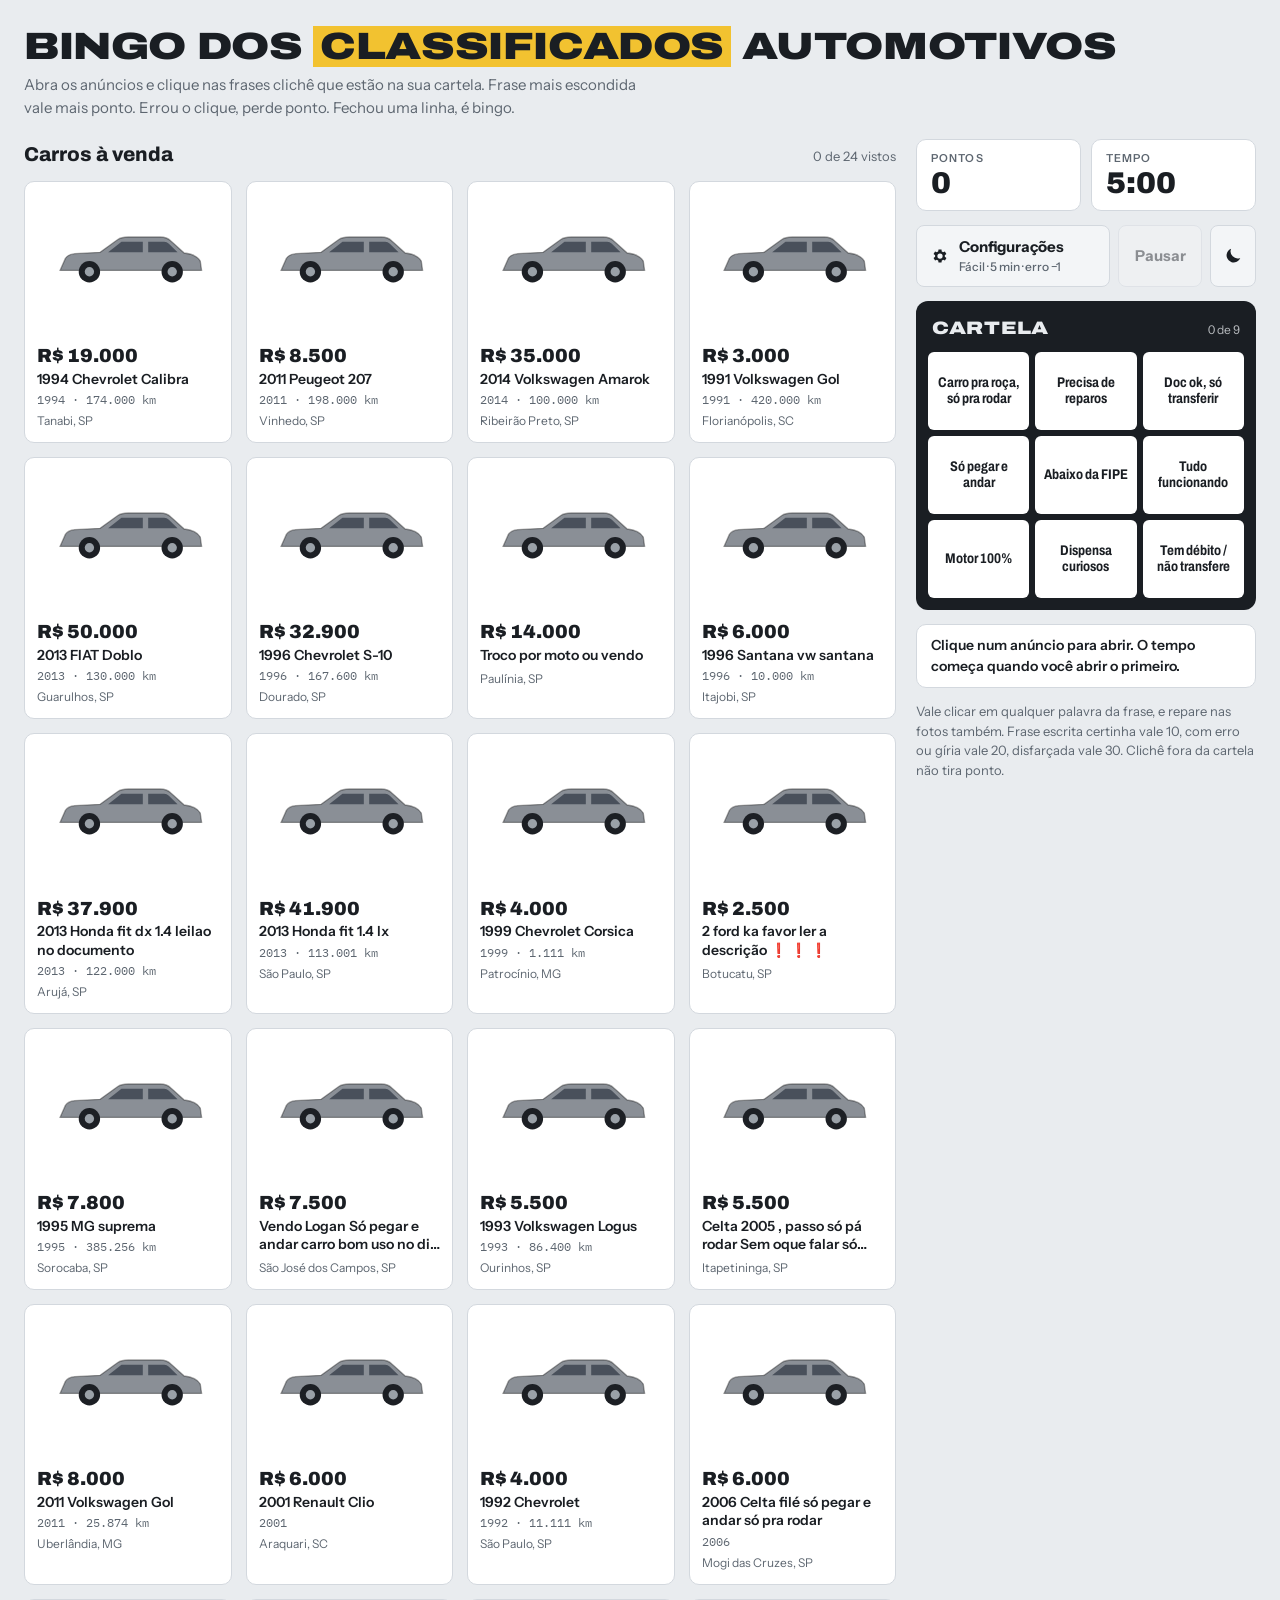
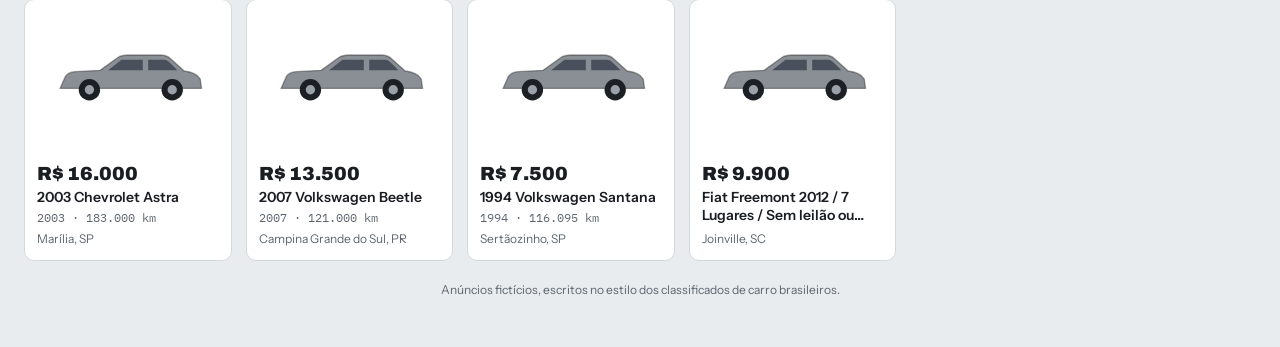
==== commit bb97249f: "fotos reais" ====
--- a/index.html
+++ b/index.html
@@ -242,7 +242,8 @@
         <h2 id="end-title">Fim de jogo</h2>
         <p id="end-text"></p>
         <div class="row">
-          <button class="btn" id="again">Jogar de novo</button>
+          <button class="btn" id="next-lv" hidden>Ir para o Médio →</button>
+          <button class="btn alt" id="again">Jogar de novo</button>
           <button class="btn alt" id="reveal">Mostrar o que faltou</button>
         </div>
       </div>
@@ -259,11 +260,11 @@
     <fieldset>
       <legend>Dificuldade</legend>
         <div class="levels" role="group" aria-label="Nível">
-        <button type="button" id="lv-facil" data-lv="facil" aria-pressed="true">FÁCIL<small>clique errado −1</small></button>
-        <button type="button" id="lv-medio" data-lv="medio" aria-pressed="false">MÉDIO<small>clique errado −3</small></button>
-        <button type="button" id="lv-dificil" data-lv="dificil" aria-pressed="false">DIFÍCIL<small>clique errado −5</small></button>
+        <button type="button" id="lv-facil" data-lv="facil" aria-pressed="true">FÁCIL<small>5 min · erro −1</small></button>
+        <button type="button" id="lv-medio" data-lv="medio" aria-pressed="false">MÉDIO<small>4 min · erro −3</small></button>
+        <button type="button" id="lv-dificil" data-lv="dificil" aria-pressed="false">DIFÍCIL<small>3 min · erro −5</small></button>
     </div>
-      <p class="note">Trocar a dificuldade começa uma partida nova.</p>
+      <p class="note">No Fácil e no Médio, fechou uma linha de 3 na cartela (deitada, em pé ou na diagonal), ganhou e passa para o nível seguinte. No Difícil, o objetivo é encher a cartela. Trocar a dificuldade começa uma partida nova.</p>
     </fieldset>
     <fieldset>
       <legend><label for="src">Anúncios</label></legend>
@@ -273,18 +274,6 @@
           <option value="misturados">Misturados</option>
         </select>
       <p class="note">Os reais saem dos anúncios salvos na pasta anuncios. Trocar começa uma partida nova.</p>
-    </fieldset>
-    <fieldset>
-      <legend><label for="dur">Tempo da partida</label></legend>
-      <select id="dur">
-          <option value="0">Sem tempo</option>
-          <option value="120">2 min</option>
-          <option value="180">3 min</option>
-          <option value="300" selected>5 min</option>
-          <option value="600">10 min</option>
-          <option value="900">15 min</option>
-        </select>
-      <p class="note">Dá para mudar o tempo no meio da partida. O relógio recomeça com o valor escolhido.</p>
     </fieldset>
     <button class="btn" value="ok">Pronto</button>
   </form>
@@ -307,10 +296,11 @@
   reparos: "Precisa de reparos", corsica: "Chevrolet Corsica", avo: "Era do meu avô", proposta: "Aceito proposta", funcionando: "Tudo funcionando",
   vendotroco: "Vendo ou troco", docok: "Doc ok, só transferir", doc_ruim: "Tem débito / não transfere", perguntas: "Sem perguntas bobas", vemnele: "Vem nele", procedencia: "Carro de procedência", parcelo: "Parcelo na promissória", temleilao: "Tem passagem por leilão"
 };
+// each level sets the clock and the wrong-click penalty; Fácil and Médio are won with one bingo line (row, column or diagonal)
 const LV = {
-  facil: { name: "Fácil", miss: 1 },
-  medio: { name: "Médio", miss: 3 },
-  dificil: { name: "Difícil", miss: 5 }
+  facil: { name: "Fácil", time: 300, miss: 1, next: "medio" },
+  medio: { name: "Médio", time: 240, miss: 3, next: "dificil" },
+  dificil: { name: "Difícil", time: 180, miss: 5, next: null }
 };
 const PTS = { 1: 10, 2: 20, 3: 30 };
 const TIER = { 1: "certinha", 2: "com erro", 3: "disfarçada" };
@@ -588,7 +578,7 @@
   const present = [...new Set(ads.flatMap(a => [...a.parts, ...a.tparts].filter(p => p.id).map(p => p.id)).concat(ads.some(a => a.dedo) ? ["dedo"] : []))];
   const card = shuffle(present).slice(0, 9).concat(shuffle(Object.keys(PH).filter(k => !present.includes(k)))).slice(0, 9);
   S = { lv, ads, card, marked: new Set(), found: new Set(), lines: new Set(),
-        score: 0, limit: +$("dur").value, time: +$("dur").value, running: false, paused: false, over: false, open: -1, seen: new Set(), tick: null };
+        score: 0, limit: LV[lv].time, time: LV[lv].time, running: false, paused: false, over: false, open: -1, seen: new Set(), tick: null };
   document.querySelectorAll(".levels button").forEach(b => b.setAttribute("aria-pressed", b.dataset.lv === lv));
   document.body.classList.remove("reveal", "paused");
   $("pause").textContent = "Pausar"; $("pause").disabled = true;
@@ -695,8 +685,8 @@
 }
 
 function renderSummary() {
-  const v = +$("dur").value;
-  $("cfg-summary").textContent = `${LV[S.lv].name} · ${v ? v / 60 + " min" : "sem tempo"}`;
+  const L = LV[S.lv];
+  $("cfg-summary").textContent = `${L.name} · ${L.time / 60} min · erro −${L.miss}`;
 }
 
 function renderStats() {
@@ -722,11 +712,6 @@
   tickOn();
 }
 
-function setDuration(v) {
-  S.limit = v; S.time = v;
-  toast(v ? `Cronômetro em ${v / 60} min.` : "Sem cronômetro. Jogue no seu ritmo.");
-  tickOn(); renderStats();
-}
 
 function toast(msg, kind = "") { const t = $("toast"); t.textContent = msg; t.className = "toast " + kind; }
 
@@ -766,19 +751,25 @@
       if (!S.lines.has(li) && l.every(i => S.marked.has(S.card[i]))) { S.lines.add(li); S.score += 50; toast("BINGO! Linha fechada, +50", "big"); }
     });
     renderCard();
-    if (S.marked.size === 9) { S.score += 150 + (S.limit ? S.time : 0); renderStats(); end(true); return; }
+    if (S.marked.size === 9) { S.score += 150 + (S.limit ? S.time : 0); renderStats(); end("full"); return; }
+    if (LV[S.lv].next && S.lines.size > 0) { S.bonus = Math.round(S.time / 5); S.score += S.bonus; renderStats(); end("win"); return; }
   }
   renderStats();
 }
 
-function end(full) {
+function end(kind) {
+  const full = kind === "full", won = kind === "win" || (full && LV[S.lv].next);
   S.over = true; clearInterval(S.tick); $("pause").disabled = true; renderStats();
   const best = getBest(S.lv); const rec = S.score > best; if (rec) setBest(S.lv, S.score);
   $("end").hidden = false;
-  $("end-title").textContent = full ? "Cartela cheia!" : "Acabou o tempo";
+  const nx = LV[S.lv].next;
+  $("next-lv").hidden = !(won && nx);
+  if (won && nx) $("next-lv").textContent = `Ir para o ${LV[nx].name} →`;
+  $("again").textContent = won && nx ? "Repetir este nível" : "Jogar de novo";
+  $("end-title").textContent = full ? "Cartela cheia!" : won ? `Passou do ${LV[S.lv].name}!` : "Acabou o tempo";
   $("end-text").textContent = `${S.score} pontos no nível ${LV[S.lv].name}, ${S.marked.size} de 9 frases e ${S.lines.size} ${S.lines.size === 1 ? "linha" : "linhas"}. ` +
     (rec ? "Novo recorde neste nível." : `Seu recorde: ${best}.`);
-  toast(full ? "Cartela cheia! +150 e bônus de tempo" : "Fim de jogo", full ? "big" : "");
+  toast(full ? "Cartela cheia! +150 e bônus de tempo" : won ? `BINGO! Linha fechada, +50 e +${S.bonus} pelo tempo que sobrou` : "Fim de jogo", full || won ? "big" : "");
 }
 
 $("list").addEventListener("click", e => {
@@ -792,6 +783,7 @@
 });
 document.querySelectorAll(".levels button").forEach(b => b.onclick = () => newGame(b.dataset.lv));
 $("again").onclick = () => newGame(S.lv);
+$("next-lv").onclick = () => { if (LV[S.lv].next) newGame(LV[S.lv].next); };
 $("pause").onclick = togglePause;
 function isDark() {
   const t = document.documentElement.dataset.theme;
@@ -818,7 +810,6 @@
   if (autoPaused && S.paused && !S.over) togglePause();
   autoPaused = false;
 });
-$("dur").onchange = e => setDuration(+e.target.value);
 $("src").onchange = () => newGame(S.lv);
 $("reveal").onclick = () => document.body.classList.toggle("reveal");
 
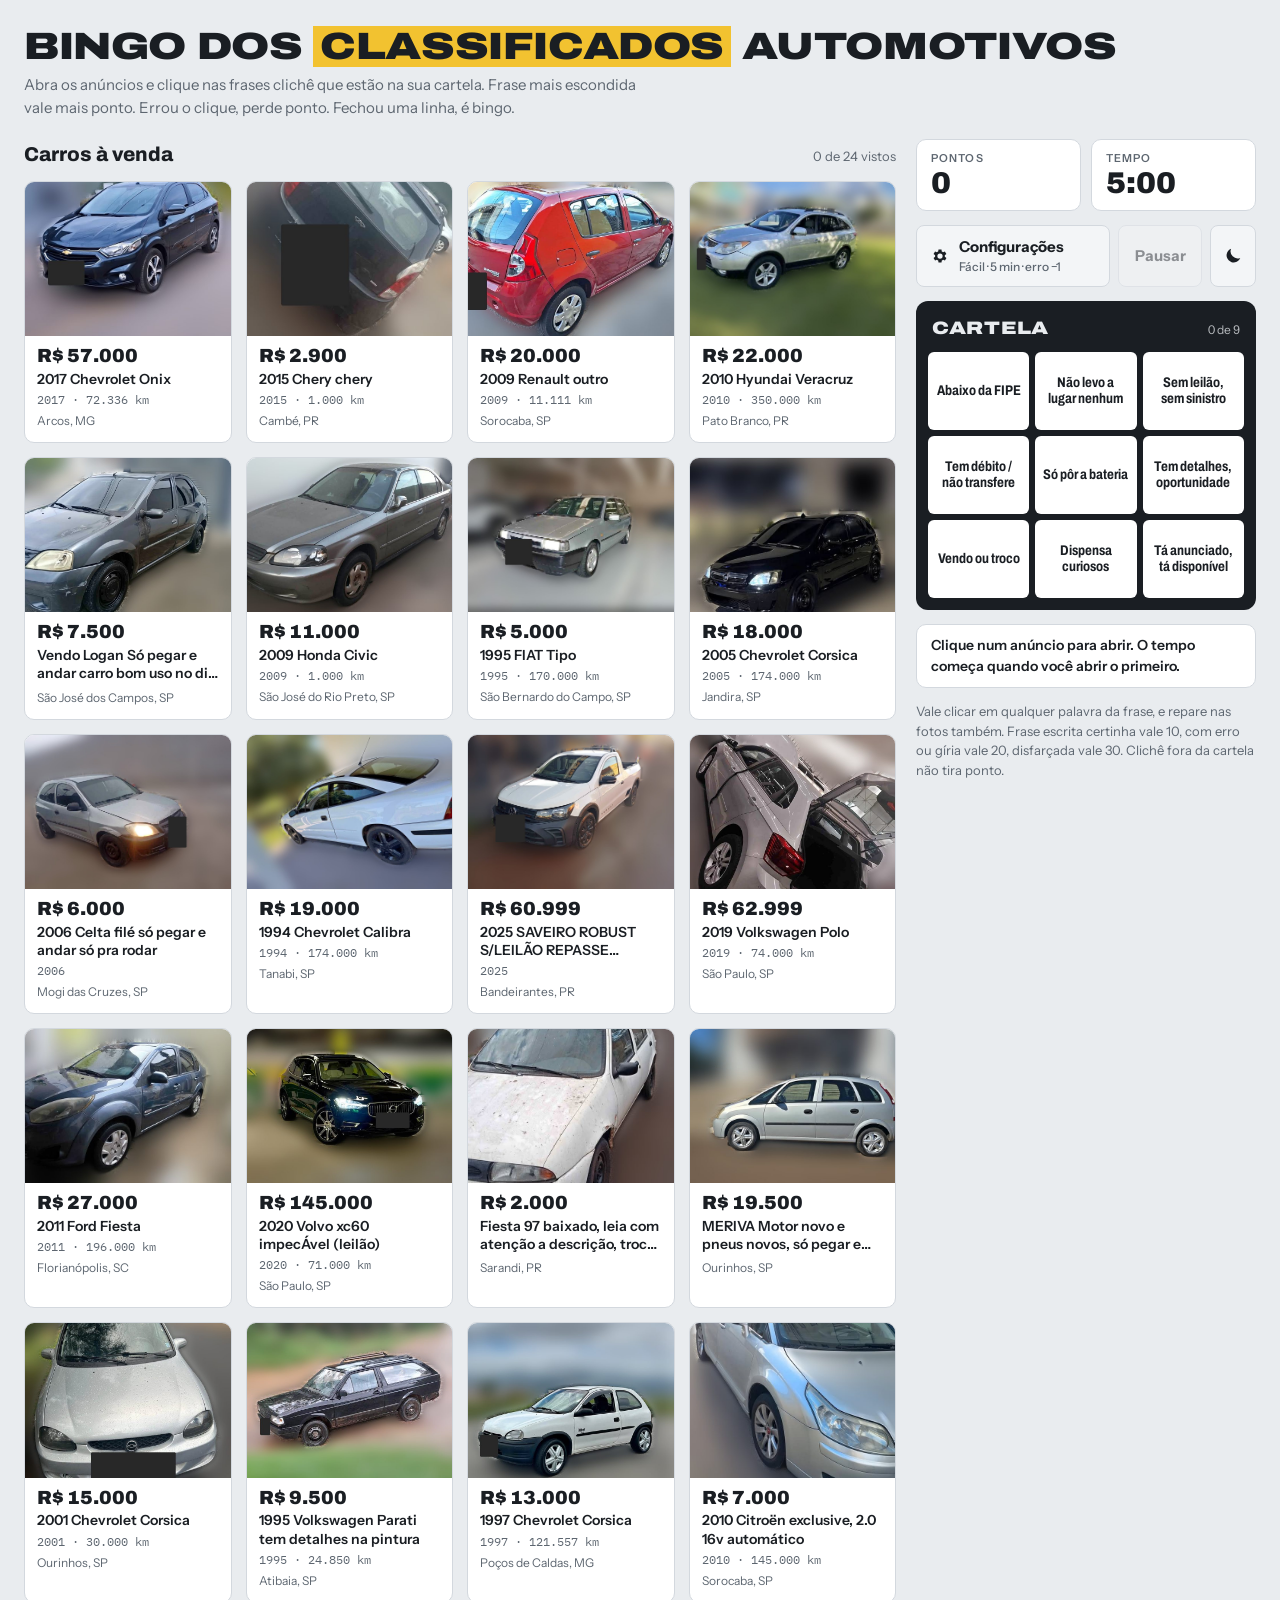
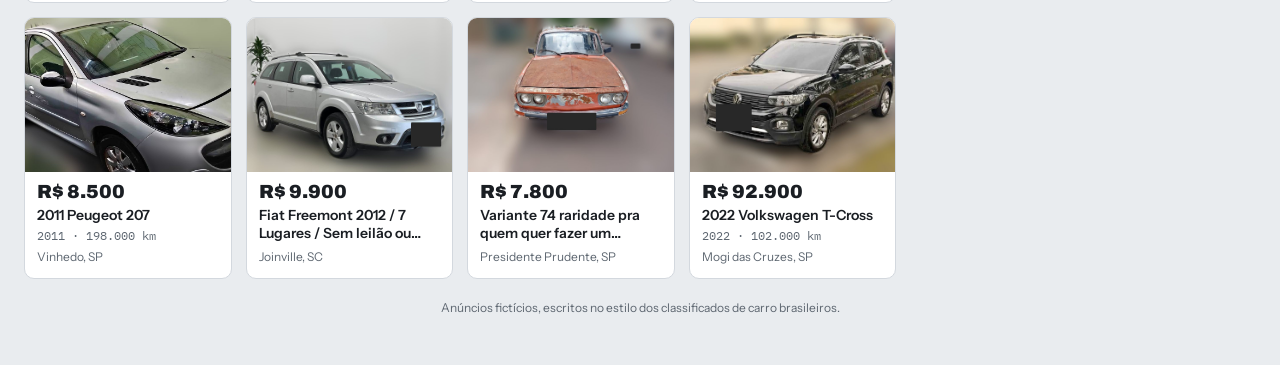
==== commit 78b49591: "Publicar as fotos reais com placa tampada As fotos dos anúncios reais apontavam para anuncios/, que " ====
--- a/index.html
+++ b/index.html
@@ -375,181 +375,181 @@
   { n: 3, t: "Fiat Tempra 2.0 16v", y: "1995", km: "198.000", city: "Volta Redonda, RJ", p: "R$ 5.000", plate: "LVT2T95", c: "#56606b",
     d: "Tempra 16v. {fogo:Teve um incêndio pequeno embaixo do capô, já resolvido}. {junta:Está esquentando, a vedação do cabeçote foi embora}. {reparos:Vai precisar de um carinho de oficina}. {avo:Era do meu velho, só ia à missa no domingo}. {funcionando:Liga tudo: vidro, trava e farol}. {proposta:Escuto ofertas}." }
 ];
-// Anúncios reais salvos do Facebook Marketplace (pasta anuncios/, que fica fora do GitHub).
+// Anúncios reais salvos do Facebook Marketplace (fotos tratadas em fotos/: placa tampada e fundo desfocado).
 // Telefones e nomes foram tirados. {id~2:...} marca uma frase com erro ou gíria e {id~3:...} uma disfarçada.
 const ADS_REAIS = [
-  {"n": 1, "t": "1973 Chevrolet Veraneio", "y": "1973", "km": "95.000", "city": "São Paulo, SP", "p": "R$ 80.000", "img": "anuncios/Marketplace%20%E2%80%94%201973%20Chevrolet%20Veraneio%20_%20Facebook_files/855465255_29159132213772532_5319702000916245992_n_frsb.jpg", "d": "É {dor:com muita dor no coração} que vamos nos desfazer da nossa Veraneio...\nTrata-se de um carro com {procedencia:altíssima procedência}! Somos os segundos donos e o filho do primeiro proprietário ainda é amigo pessoal do meu pai!\nCarro possui manual original, nota de compra, chave reserva, chaveiro da concessionária, vasta qualidade de peças ainda originais (incluindo macaco, chave de roda e triângulo) e raros opcionais (diferencial de tração positiva e cor metálica exclusiva do ano).\nCarro já tomou um \"banho de tinta\" e teve pequenos reparos de funilaria.\nPossui {detalhes:detalhes do tempo}, mas é um carro pouco rodado, mecanicamente muito bom e esteticamente lindo!"},
-  {"n": 1, "t": "1976 Volkswagen", "y": "1976", "km": "53.000", "city": "Taubaté, SP", "p": "R$ 18.000", "img": "anuncios/Marketplace%20%E2%80%94%201976%20Volkswagen%20[hidden%20information]939677%20_%20Facebook_files/841193213_1833270931184637_855848274288263958_n__Dgm.jpg", "d": "{rodas:Não vai com essas roda} a roda dele são originais 15"},
-  {"n": 1, "t": "1978 Chevrolet caravan comodoro 250s", "y": "1978", "km": "200.000", "city": "Bauru, SP", "p": "R$ 80.000", "img": "anuncios/Marketplace%20%E2%80%94%201978%20Chevrolet%20caravan%20comodoro%20250s%20_%20Facebook_files/685582540_3302034529976798_5714551750691719205_n_5H8P.jpg", "d": "VENDO CARAVAN COMODORO 1978 6 CILINDROS DE PLAQUETA, MOTOR 250S PRATICAMENTE NOVO, {projeto~2:CARRO PARA RESTAURAÇÃO}, {docok:DOCUMENTO EM DIA} NO MEU NOME, {rodas:NÃO VAI COM ESSAS RODAS}, MANDO COM AS RODAS ORIGINAIS COM CALOTA E SOBREAROS , 4 PNEUS HANKOOK 195/70 14 ZERO.\n{oi:SE ESTÁ ANUNCIADO É PORQUE ESTÁ DISPONÍVEL} ."},
-  {"n": 1, "t": "1980 Volkswagen 1500", "y": "1980", "km": "80.000", "city": "Blumenau, SC", "p": "R$ 12.000", "img": "anuncios/Marketplace%20%E2%80%94%201980%20Volkswagen%20Volkswagen%201500%20_%20Facebook_files/853758454_28921940960805870_7017749266127364558_n_atuL.jpg", "d": "{urgente:Pra sair essa semana}!!\nEstá parado, {fogo:pegou fogo} no motor, atingiu so plásticos e borrachas!!\nEntão não, não está andando!!\n{naobaixo:Não abaixo o valor}!!\n{troca:NÃO ACEITO TROCA}!!\nVENHA OLHAR O CARRO!!"},
-  {"n": 1, "t": "1986 Chevrolet Chevette", "y": "1986", "km": "1.000", "city": "Franca, SP", "p": "R$ 3.200", "img": "anuncios/Marketplace%20%E2%80%94%201986%20Chevrolet%20Chevrolet%20Chevette%20_%20Facebook_files/886744365_122118483597496946_3749819214082289068_n_haT4.jpg", "d": "Chevette muito bom para trabalho roça {roca:rodar até perder}"},
-  {"n": 1, "t": "1987 Chevrolet Opala bom", "y": "1987", "km": "123.453", "city": "Campinas, SP", "p": "R$ 8.500", "img": "anuncios/Marketplace%20%E2%80%94%201987%20Chevrolet%20Chevrolet%20Opala%20bom%20_%20Facebook_files/886376513_1811658626542938_8146031473904852901_n_YQQ0.jpg", "d": "opala 1987 motor 4 cilindros e cabo 5 machas tenho recibo no nome de terceiros {antigo:não conheço o antigo dono} o carro está rodando bom {projeto~2:restaurar} valor 8.500 região do ouro verde campinas"},
-  {"n": 1, "t": "1988 Chevrolet Opala", "y": "1988", "km": "150.000", "city": "São Paulo, SP", "p": "R$ 35.000", "img": "anuncios/Marketplace%20%E2%80%94%201988%20Chevrolet%20Chevrolet%20Opala%20_%20Facebook_files/889986145_3720778578089079_4762986395025611909_n_O6z-.jpg", "d": "Opala diplomata de Documentos 88/89 6 cilindros a álcool câmbio 5 marchas ré pra traz,vidros elétricos,porta malas elétrico, foi trocado o tanque, coletor refrigerado,óleo,velas sistema de combustível trocado {pneus:4 pneu novos} vidros originais carro 90% original {vendotroco:aceito troca} por outro antigo ou popular preço 40,000. , {proposta:aceito proposta}\n{naolevo:Não levo em lugar nenhum} {docok:documento ok} em meu nome só tranferir"},
-  {"n": 1, "t": "1989 Volkswagen 1600", "y": "1989", "km": "1.111", "city": "Blumenau, SC", "p": "R$ 20.000", "img": "anuncios/Marketplace%20%E2%80%94%201989%20Volkswagen%20Volkswagen%201600%20_%20Facebook_files/858976873_2333684803703461_1463709201517770028_n_-JO_.jpg", "d": "É {dor:com dor no coração} que anuncio minha filomena pra venda!!\nMotor 1600 ar\nKombi furgao 1989\nMotor 1999\nTenho o motor original\n{docok:Transfere certinho}\nEletrica feita completamente nova, tudo todos os fios botões tudo, tenho nota, so nisso foi + de 4k\nCaixa de marcha trocada recentemente tenho nota\nMotor trocado e feito tudo com nota\nDetalhes estéticos\nPra quem gosta de carro velho\nPaguei 15 e investi 15. (…)"},
-  {"n": 1, "t": "1990 Volkswagen Gol", "y": "1990", "km": "66.000", "city": "Cascavel, PR", "p": "R$ 3.800", "img": "anuncios/Marketplace%20%E2%80%94%201990%20Volkswagen%20Gol%20_%20Facebook_files/846053673_2875048459519188_1134299127752167727_n__1ly.jpg", "d": "Tá em dia\n{antigo:Não conheço o antigo dono}\nCarro veio {reparos:precisa de alguns reparos}\nPasso sem compromisso\n{urgente:Pra ir logo}"},
-  {"n": 1, "t": "1991 Volkswagen Gol", "y": "1991", "km": "420.000", "city": "Florianópolis, SC", "p": "R$ 3.000", "img": "anuncios/Marketplace%20%E2%80%94%201991%20Volkswagen%20Gol%20_%20Facebook_files/862768715_122205455672938221_9138838046999661574_n_GIFg.jpg", "d": "{fogo:Pegou fogo} no moto documento venceu agira em outubro, está no meu nome"},
-  {"n": 1, "t": "1991 Volkswagen Parati", "y": "1991", "km": "123.456", "city": "Jarinu, SP", "p": "R$ 18.500", "img": "anuncios/Marketplace%20%E2%80%94%201991%20Volkswagen%20Parati%20_%20Facebook_files/872142633_29184578621173160_5818498834731532728_n_q0wx.jpg", "d": "{dor:Com muita dor no coração} vou ter que vender parati ap 1.8 carro top chama atenção bancos xadrez em corvin painel satélite led nos farois no painel luz de cortesia"},
-  {"n": 1, "t": "1991 Volkswagen Santana", "y": "1991", "km": "113.000", "city": "Sumaré, SP", "p": "R$ 17.900", "img": "anuncios/Marketplace%20%E2%80%94%201991%20Volkswagen%20Santana%20_%20Facebook_files/885276927_2184749728788142_4200763165222034425_n_GoQF.jpg", "d": "🚗 VW SANTANA GL 1991 – CLÁSSICO COM PERSONALIDADE!\nSantana GL, motor 1.8/2.0, gasolina, na cor cinza.\n🔥 Rodas aro 15\n🔥 Suspensão preparada\n🔥 Carro {revisado:todo revisado}\n🔥 Visual diferenciado\n🔥 Excelente potencial para quem gosta de um {projeto~2:projeto} com estilo!\nUm clássico da Volkswagen que ainda chama atenção por onde passa!\n📲 Entre em contato e venha conferir de perto!\n2G VEÍCULOS – Seu próximo negócio está aqui!"},
-  {"n": 1, "t": "1992 Chevrolet", "y": "1992", "km": "11.111", "city": "São Paulo, SP", "p": "R$ 4.000", "img": "anuncios/Marketplace%20%E2%80%94%201992%20Chevrolet%20Kadett%20_%20Facebook_files/894976758_2327308978092332_7799341177571607208_n_dpdZ.jpg", "d": "{vendotroco:ACEITO TROCA} INCLUSIVE PS5!!\nCarro tem documento mais tem debito e {antigo:não conheço o antigo dono}"},
-  {"n": 1, "t": "1993 Chevrolet Omega", "y": "1993", "km": "10.000", "city": "Botucatu, SP", "p": "R$ 16.000", "img": "anuncios/Marketplace%20%E2%80%94%201993%20Chevrolet%20Omega%20_%20Facebook_files/860801938_28644593335213046_6354105357456427472_n_LRlH.jpg", "d": "💙 **OMEGA 1993 AZUL 2.0**\nOmega raiz, bonito e potente! 😎\n🔹 Motor 2.0\n🔹 {nada~2:Bateu, ligou}! 🔑\n🔹 Carro com presença, conforto e muito estilo.\n**Para quem tem bom gosto e sabe valorizar um clássico de verdade.**\n🚫 {curiosos:Dispenso curiosos} e propostas sem noção.\n📲 Interessados de verdade, {privado:chamar no privado}!"},
-  {"n": 1, "t": "1993 Ford escort xr3 2.0 ap - restauração ; {projeto~2:projeto}", "y": "1993", "km": "75.000", "city": "Tatuí, SP", "p": "R$ 13.999", "img": "anuncios/Marketplace%20%E2%80%94%201993%20Ford%20escort%20xr3%202.0%20ap%20-%20Restaura%C3%A7%C3%A3o%20;%20Projeto%20_%20Facebook_files/825281735_1819149755936676_3793496218726683041_n_7iQv.jpg", "d": "*Com injeção programável Injepro T3000.\n*Precisa finalizar a instalação e fazer o acerto fino.\n*5º marcha não está entrando.\n* Para-brisa trincado\n{docok:Documento OK}.\nTeto Solar.\nFreio a Disco nas quatro.\nFarol foco Duplo.\nmotor AP 2.0 saudável, {moto:Troco por moto} meu interesse."},
-  {"n": 1, "t": "1993 Volkswagen Logus", "y": "1993", "km": "86.400", "city": "Ourinhos, SP", "p": "R$ 5.500", "img": "anuncios/Marketplace%20%E2%80%94%201993%20Volkswagen%20Logus%20_%20Facebook_files/887198809_2914469785592142_6816428235654655570_n_2Ts1.jpg", "d": "Vendo Logus , está no meu nome, placa Mercosul.\nMotor AP 1.8\nDocumento feito até outubro/2027\nPneus {pneus~2:mais de meia vida},aro 13\n{detalhes:Tem detalhes a fazer} como todo carro véio.\nAssoalho do lado do sapo tá meio ruim,tem que arrumar,mas não tá caindo arregaçado !\nElétrica ok\nBateria ok\nFoi trocado correia dentada+ tensor\nMotor meio cansado,mas não bate, fuma um pouquinho na alta,por isso o preço!\nTá rodando normal.\nRabicho pra carretinha.\nAlarme e trava elétrica.\nSensor de ré.\nQuero pelo menos 4 mil no dinheiro,o restante posso pegar em objetos ou algo do meu interesse!\nComprou,preencho recibo na hora."},
-  {"n": 1, "t": "1994 Chevrolet Calibra", "y": "1994", "km": "174.000", "city": "Tanabi, SP", "p": "R$ 19.000", "img": "anuncios/Marketplace%20%E2%80%94%201994%20Chevrolet%20Calibra%20_%20Facebook_files/892343693_2341594646657601_4892514224010522912_n_HzlB.jpg", "d": "Carro bem conservado, bateria nova ,{pneus:pneus bons},carro que chama atenção.somente venda"},
-  {"n": 1, "t": "1994 Chevrolet Corsica", "y": "1994", "km": "250.000", "city": "Cascavel, PR", "p": "R$ 5.000", "img": "anuncios/Marketplace%20%E2%80%94%201994%20Chevrolet%20Corsica%20_%20Facebook_files/886634036_2286087808906782_7705521239167619555_n_0Ygo.jpg", "d": "{vendotroco:Vendo ou troco} {vendotroco:pego outro carro} Corsa top {docok:documentos em dias}"},
-  {"n": 1, "t": "1994 Chevrolet Omega", "y": "1994", "km": "123.456", "city": "São Paulo, SP", "p": "R$ 6.500", "img": "anuncios/Marketplace%20%E2%80%94%201994%20Chevrolet%20Omega%20_%20Facebook_files/886894979_1811085243493647_480870146633540665_n_RGi7.jpg", "d": "{vendotroco:Vendo ou troco}\nSUPREMA 2.0 gasolina\n{doc_ruim:Só tem recibo}..{roca:passo pra rodar}...muito débito faz doc se quiser\nEstou em Diadema..{naolevo:não levo a lugar nenhum}\n{zap:Chama no ZAP}"},
-  {"n": 1, "t": "1994 Toyota Paseo", "y": "1994", "km": "150.000", "city": "Foz do Jordão, PR", "p": "R$ 25.000", "img": "anuncios/Marketplace%20%E2%80%94%201994%20Toyota%20Paseo%20_%20Facebook_files/869424507_1154465617273996_3756624175399278448_n_7CNq.jpg", "d": "Vendo Toyota paseo ou troco por carro mesmo valor pra pessoa assumir documentos pego Santana saveiro Parati gol uno sitron C4 reti pejot 407 ou 408 ou outro do meu intrece {proposta:manda proposta} que dá brique {zap:ZAP}"},
-  {"n": 1, "t": "1994 Volkswagen Logus", "y": "1994", "km": "255.255", "city": "Guarulhos, SP", "p": "R$ 2.700", "img": "anuncios/Marketplace%20%E2%80%94%201994%20Volkswagen%20Logus%20_%20Facebook_files/887924961_2158820698341750_487451493591231259_n_9fdW.jpg", "d": "{vemnele:Vem nele} carro parou de funcionar não sei o motivo só sai de guincho, motor gira\n2.0 AP {doc_ruim:tem 1500 de doc} {antigo:não conheço antigo dono} {curiosos~2:sem mimi} vem se tiver realmente interessado troco por algo do meu interesse."},
-  {"n": 1, "t": "1994 Volkswagen Santana", "y": "1994", "km": "116.095", "city": "Sertãozinho, SP", "p": "R$ 7.500", "img": "anuncios/Marketplace%20%E2%80%94%201994%20Volkswagen%20Santana%20_%20Facebook_files/854631905_39646811021583891_7471043610769005035_n_fPHq.jpg", "d": "CARRO USADO - TROCA NO ESTADO\nMarca/Modelo: Santana 94 1.8 Cli\nKm: 116.095\nDoc: 2025 OK, {docok:só transferir}\nCarro de uso diário, motor e câmbio bons. Já foi usado, tem marcas de uso e {reparos:precisa de alguns reparos}:\n> Pintura\n> Precisa trocar 2 pneus\n> Ar condicionado precisa de fazer manutenção\n> Detalhe na suspensão\n> Vazamento de óleo no motor e da direção hidráulica\nVendo {fipe:ABAIXO da FIPE} justamente por causa desses detalhes. Preço para quem quer pegar, arrumar e usar.\n> {vendotroco:Aceito troca} conforme o meu interesse.\n> *FAVOR, {curiosos:DISPENSA CURIOSOS} E QUEM QUER CARRO ZERO. É CARRO USADO.*\n> Só chame se tiver real interesse e dinheiro em mãos."},
-  {"n": 1, "t": "1995 Audi A4", "y": "1995", "km": "200.000", "city": "São Paulo, SP", "p": "R$ 11.900", "img": "anuncios/Marketplace%20%E2%80%94%201995%20Audi%20A4%20_%20Facebook_files/866044320_2253211742202542_7306317244755347841_n_1Vy9.jpg", "d": "Audi a4 B5 1995\n- Motor V6 2.8 12 válvulas\n- Câmbio manual\n- {docok:Doc Ok}, {doc_ruim:recibo em branco} .\nRevisão feita recentemente, troca do kit completo de correia dentada, bomba d’água, válvula termostática.\n***( {junta:QUEIMOU JUNTA DO CABEÇOTE}). Parte debaixo boa. Não fuma.\n{zap:WhatsApp}"},
-  {"n": 1, "t": "1995 Chevrolet Corsica", "y": "1995", "km": "135.000", "city": "Curitiba, PR", "p": "R$ 9.500", "img": "anuncios/Marketplace%20%E2%80%94%201995%20Chevrolet%20Corsica%20_%20Facebook_files/890939642_1705425054442583_8692415365404847694_n_tVY2.jpg", "d": "Corsa 1995 Wind 1.0 gasolina - rodas de liga leve aro 15-pelicula- excelente de mecânica - {docok:documentação em ordem}.\nR$ 9.500, a vista.\n{parcelo:Parcelo no cartão} de crédito até 24 x C/ taxas.\nwhats"},
-  {"n": 1, "t": "1995 FIAT Tipo", "y": "1995", "km": "170.000", "city": "São Bernardo do Campo, SP", "p": "R$ 5.000", "img": "anuncios/Marketplace%20%E2%80%94%201995%20FIAT%20Tipo%20_%20Facebook_files/861020110_2018879529068629_4923368114217265065_n_8lSB.jpg", "d": "{leia:Leia o anúncio} ( SÓ VENDA )\n( aceito cartão de crédito e débito ) {naobaixo:não aceito oferta}!!\nCarrinho completo, com alarme, regulagem de altura de volante, direção hidráulica, som Bluetooth e Etc... ( Sem ar )\n{docok:Documentação em dia} e licenciamento até 2027.\nObs: vazamento de óleo da direção hidráulica e precisa trocar os pneus\n{naolevo:Não levo} veículo em lugar nenhum, está localizado perto ( extra Taboão) diadema"},
-  {"n": 1, "t": "1995 Ford Escort", "y": "1995", "km": "93.000", "city": "Guarapuava, PR", "p": "R$ 8.500", "img": "anuncios/Marketplace%20%E2%80%94%201995%20Ford%20Escort%20_%20Facebook_files/890551209_28970586942633406_5163955720164564797_n_q-ig.jpg", "d": "É {dor:com dor no coração} que vendo meu Escort Hobby 95 motor CHT com kit 1.6 com a parte de cima feita, {pneus:4 pneus semi novos}, painel do XR3 com conta giro funcional, e {docok:documentação em dia} no meu nome, {nada:só pegar e andar}!\n{proposta:Analiso propostas} em {moto:troca de moto} como {moto~2:biz} ou semelhantes.\nQualquer dúvida, só chamar {privado:inbox}."},
-  {"n": 1, "t": "1995 MG suprema", "y": "1995", "km": "385.256", "city": "Sorocaba, SP", "p": "R$ 7.800", "img": "anuncios/Marketplace%20%E2%80%94%201995%20MG%20suprema%20_%20Facebook_files/846486154_4504692869779772_1802187171919004469_n_Uf9M.jpg", "d": "{vendotroco:Vendo o troco} Suprema 2.2 Tem uma dupla transferência para fazer com 1.500 documento. O carro {fogo:pegou fogo} {detalhes:tem poucos detalhes para acertar} agora para dar partida já está com o chicote montado mas detalhe é só chamar"},
-  {"n": 1, "t": "1995 Suzuki Vitara", "y": "1995", "km": "300", "city": "Balneário Camboriú, SC", "p": "R$ 49.900", "img": "anuncios/Marketplace%20%E2%80%94%201995%20Suzuki%20Vitara%20_%20Facebook_files/863113118_28957436563866897_9021083538820386195_n_9uck.jpg", "d": "Disponível! Já com {placapreta:placa PRETA} (veiculo coleção), {revisado:todo revisado}, mecânica, 4x4, etc 100%, original, manual do proprietário e chave reserva, certificado de originalidade, modelo SUZUKI VITARA CANVAS, 1995. (fase final de restauração (detalhes estéticos), ainda com pintura original (pontos queimados na pintura e detalhes somente estéticos). Veiculo em Balneário Camboriú SC. Somente reais interessados valor para pagto a vista em R$. Sem troca. Favor não insistir.\nObs: atenção! últimas fotos são veículos já com restauração finalizadas somente para referências para o {projeto~2:projeto} de restauração! (…)"},
-  {"n": 1, "t": "1995 Volkswagen Parati {detalhes:tem detalhes} na pintura", "y": "1995", "km": "24.850", "city": "Atibaia, SP", "p": "R$ 9.500", "img": "anuncios/Marketplace%20%E2%80%94%201995%20Volkswagen%20Parati%20tem%20detalhes%20na%20pintura%20_%20Facebook_files/859938126_972443985385533_6522395591227497300_n_3cWL.jpg", "d": "vendo parati 95 motor 1.6 ap vidro elétrico"},
-  {"n": 1, "t": "1996 Chevrolet S-10", "y": "1996", "km": "167.600", "city": "Dourado, SP", "p": "R$ 32.900", "img": "anuncios/Marketplace%20%E2%80%94%201996%20Chevrolet%20S-10%20_%20Facebook_files/867340892_4706323996318898_8055011121066166447_n_JuPU.jpg", "d": "Veículo {revisado:todo revisado}\nCâmbio e embreagem {revisado:revisado}\nCabeçote feito hj pq tinha queimado a junta\nCorreia dentada trocada\nFiltro de óleo e óleo do motor trocado\nCamionete alinhada\nTem manual e chave cópia\nObs: {golpista:golpista} nem tenta , {naolevo:não levo em lugar nenhum} , não vendo pra terceiros\nSe alguém se interessar entre em contato"},
-  {"n": 1, "t": "1996 FIAT Palio", "y": "1996", "km": "55.555", "city": "Bragança Paulista, SP", "p": "R$ 8.000", "img": "anuncios/Marketplace%20%E2%80%94%201996%20FIAT%20Palio%20_%20Facebook_files/884829238_1099945069494970_8847190900893188783_n_ae5B.jpg", "d": "{vemnele:Vem nele} Palio 1,0 motor e câmbio toop não bate nada não fuma 2026 pago carro top {vendotroco:aceito troca} carro {docok:documentado} porém {doc_ruim:não transfere} {antigo:não conheço o antigo dono} se chega com 7 mil avista vai embora"},
-  {"n": 1, "t": "1996 Mercedes-Benz C-Class", "y": "1996", "km": "135.000", "city": "São Paulo, SP", "p": "R$ 12.000", "img": "anuncios/Marketplace%20%E2%80%94%201996%20Mercedes-Benz%20C%20class%20_%20Facebook_files/887474225_122284220750161482_8809340352741103479_n_8VAi.jpg", "d": "Mercedes-Benz C280 2.8 24V Automática - {projeto~2:Projeto} de Restauração\nPreço: R$12.000 (Aceito negociar)\nVendo Mercedes-Benz C280 2.8 24V automática. O carro é um clássico excelente, muito confortável e robusto, e eu estava empenhado em realizar um {projeto~2:projeto} completo de restauração nele. Porém, devido a uma mudança de planos pessoais, infelizmente não vou conseguir prosseguir com o {projeto~2:projeto}.\nSobre o motor: O motor está na retífica. A primeira metade do serviço já foi efetuada, mas o carro ainda necessita das bielas, pistões e bronzinas para ser finalizado e montado. (…)"},
-  {"n": 1, "t": "1996 Santana vw santana", "y": "1996", "km": "10.000", "city": "Itajobi, SP", "p": "R$ 6.000", "img": "anuncios/Marketplace%20%E2%80%94%201996%20Santana%20Vw%20Santana%20_%20Facebook_files/879457158_1098867732974247_3444897492290718465_n_JMqC.jpg", "d": "Vende- se Santana -{docok:doc ok} . {fogo:pegou fogo} no chicote e {fogo:queimou um pouco do painel} e um pouco do banco da frente. {pneus:Pneus novos}, bateria nova, {motor:motor novo} , suspensão feita pouco tempo! {curiosos:Dispenso curiosos}\n{zap:Whatsapp}:"},
-  {"n": 1, "t": "1996 Volkswagen Gol", "y": "1996", "km": "100.000", "city": "Monte Alto, SP", "p": "R$ 4.800", "img": "anuncios/Marketplace%20%E2%80%94%201996%20Volkswagen%20Gol%20_%20Facebook_files/819927610_963606079418032_5739809377705543981_n_wiOP.jpg", "d": "{doc_ruim:Tem 2 mil de documentos} tá andando motor tem garantia porém {bateria:tem que pôr uma bateria} e arrumar o motor de partida e tem que ir atrás do recibo documentos não tem bloqueio é só licenciar"},
-  {"n": 1, "t": "1996 Volkswagen Golf", "y": "1996", "km": "250.000", "city": "Carapicuíba, SP", "p": "R$ 6.500", "img": "anuncios/Marketplace%20%E2%80%94%201996%20Volkswagen%20Golf%20_%20Facebook_files/888779380_122185654838899491_416045728740793162_n_sAm1.jpg", "d": "Golf 1.8 GL 4 bicos mexicano 1996, fiz o motor inteiro do carro e ele não rodou nada, estourou a mangueira de combustivel saindo da oficina e {fogo:pegou fogo} no chicote do motor (ja foi trocado o chicote) pro carro andar falta finalizar a eletrica da caixa de fusivel, trocar o reservatório de água e a mangueira foi só o que afetou no carro, interna ta ok só o banco do motorista tem um rasgo, rodas 15 do polo com pneus ok, parabrisa ta trincado precisa trocar pra fazer a vistoria pra finalizar a transferência pro meu nome (o resto das taxas tudo ja estão pagas) nas fotos tem tudo que fiz no carro então sem história triste gastei mais de 2x o valor (…)"},
-  {"n": 1, "t": "1997 Chevrolet Corsica", "y": "1997", "km": "121.557", "city": "Poços de Caldas, MG", "p": "R$ 13.000", "img": "anuncios/Marketplace%20%E2%80%94%201997%20Chevrolet%20Corsica%20_%20Facebook_files/886745065_122146105137074031_448920851334483068_n_oH-m.jpg", "d": "vendo corsa 1.0, carro econômico, foi feita revisão completa no motor, trocou tudo, tem um {detalhes:pequeno detalhe} na lata, {rodas:não vai com essas rodas}, {docok:doc em dia}, sem multas, {troca:NÃO TROCO}, SÓ ACEITO DINHEIRO, SE TIVER AVISTA FAÇO DESCONTO, CHAMAR SOMENTE SE TIVER DINHEIRO E INTERESSE."},
-  {"n": 1, "t": "1997 Chevrolet outro", "y": "1997", "km": "1.111", "city": "Guaratinguetá, SP", "p": "R$ 4.500", "img": "anuncios/Marketplace%20%E2%80%94%201997%20Chevrolet%20Outro%20_%20Facebook_files/886655084_1179424541366004_1011688457893285842_n_ONuj.jpg", "d": "{leia:Leiam o Anúncio}\nVendoooo\nVectra 97 CD\nTeto Solar vidros elétricos\n{doc_ruim:Recibo preenchido} nome de Conhecido\n{doc_ruim:2 de Doc} já incluindo com a transferência\n{motor:Motor ok} câmbio ok porem tem que trocar trambulador\nSuspensão tá ruim\nPintura {pneus~2:meia vida}\nPneus {pneus~2:meia Vida}\nTá 18 de tabela {urgente:pra ir embora} 4500\nChama interessados\nSou de Guaratinguetá\n{naolevo:Não levo} lugar nenhum"},
-  {"n": 1, "t": "1997 Chevrolet Vectra", "y": "1997", "km": "200.000", "city": "Ourinhos, SP", "p": "R$ 16.900", "img": "anuncios/Marketplace%20%E2%80%94%201997%20Chevrolet%20Vectra%20GLS%202.0%20_%20Facebook_files/844795257_28573882622270280_8181706878999502404_n_4t4_.jpg", "d": "🚘GM/Vectra GLS 2.0/ 1997\n💰16.900\nVenda / troca /\nCaracterísticas\n•Ano 1997\n•Motor 2.0\n•Transmissão manual\n•Cor Verde\n•Combustível Flex\n•Direção Hidráulica\n•Rodas aro 15\n•Trava elétrica\n•Vidros elétricos\n🚨{vendotroco:Aceito trocas} {fipe:abaixo da fipe} 🚨\n💳 {parcelo:Parcelo no cartão} ate 18x\n🏍️Pegamos carro e moto na troca 🚙\n📞Contato\n1️⃣4️⃣-\nMarcio ( {zap:WhatsApp} )\n•Endereço\n•Avenida Carmelingo Calo n 3640 VL Santa Maria\n•Em frente ao posto de combustível São Judas ⛽️\n📍Ourinhos-SP"},
-  {"n": 1, "t": "1997 FIAT Palio", "y": "1997", "km": "217.000", "city": "Paraíso do Norte, PR", "p": "R$ 11.500", "img": "anuncios/Marketplace%20%E2%80%94%201997%20FIAT%20Palio%20_%20Facebook_files/854940194_122221358702333951_7418324005155541649_n_sDPL.jpg", "d": "🚗Palio 97\n👨‍🦯3 dono\n{docok:Documentos ok}\nCarro tudo ok\n🌄Carro ótimo para {diaadia:dia dia}\nAcessórios: CIBÉ: FAROL MASCARA NEGRA NA FRENTE: LANTERNA FUMÊ ATRÁS: LUZES DE LED\n🚪 4 portas\nBásico\n{pneus:4 pneu zero}\nMotivo da venda: vou comprar um mais novo\nCarro ótimo para {diaadia:dia dia} estou vendendo {dor:com dor no coração} ❤️\n{proposta:Aceito proposta} no dinheiro\nNão aceita troca"},
-  {"n": 1, "t": "1997 FIAT Tipo", "y": "1997", "km": "1.000", "city": "São José do Rio Preto, SP", "p": "R$ 6.000", "img": "anuncios/Marketplace%20%E2%80%94%201997%20FIAT%20Tipo%20_%20Facebook_files/858569657_1060065803686804_8125644179686579833_n_v0dC.jpg", "d": "Carro completo\n{curiosos:Dispensa curiosos}, {naobaixo:não reduz} valor\n{docok:Documentado}\nEntrar em contato somente interessados"},
-  {"n": 1, "t": "1997 Kia Ceres", "y": "1997", "km": "117.639", "city": "Mongaguá, SP", "p": "R$ 5.000", "img": "anuncios/Marketplace%20%E2%80%94%201997%20Kia%20Kia%20Ceres%20_%20Facebook_files/890412294_2607233709747786_5798651561822164636_n_jFiY.jpg", "d": "Towner andando normal\n{motor:Motor bom} câmbio bom\n{pneus:4 pneus novos} {docok:dok ok}\nTapeçaria todos os bancos\n{doc_ruim:Recibo em branco} porém não conheço a\nAntigo dono recibo do verdinho ainda\nPeguei de um amigo meu Aki do bairro mesmo {vendotroco:aceito troca} tbm preferência venda {proposta:aceito proposta} {naolevo:não levo em lugar nenhum} se quiser ver Aki no local .mas informações chama no PV q passo meu {zap:ZAP}."},
-  {"n": 1, "t": "1998 Chevrolet Kadett {detalhes:Alguns detalhes pra fazer}", "y": "1998", "km": "10.000", "city": "Faxinal, PR", "p": "R$ 8.000", "img": "anuncios/Marketplace%20%E2%80%94%201998%20Chevrolet%20Kadett%20Alguns%20detalhes%20pra%20fazer%20_%20Facebook_files/861385149_1131460645948362_4244238623618481416_n_hmOA.jpg", "d": "{proposta:Aceito propostas} {detalhes~2:tem algumas coisas a fazer} nele"},
-  {"n": 1, "t": "1998 Chevrolet outro", "y": "1998", "km": "1.111", "city": "Salto Grande, SP", "p": "R$ 12.000", "img": "anuncios/Marketplace%20%E2%80%94%201998%20Chevrolet%20Outro%20_%20Facebook_files/883244254_122197798106800052_1587866854180314244_n_6_id.jpg", "d": "Troco Vectra GLS completo ar condicionado direção hidráulica vidro elétrico trava elétrica nas 4 portas\nPreferência s10 ou Saveiro\n{doc_ruim:Tem 1.000 de doc} liberado pra paga {antigo:não conheço o Antigo dono}\nMais paga normal todo ano\nChama q tá negócio\nMotor e câmbio ok\nChama q tá negócio"},
-  {"n": 1, "t": "1998 Ford Fiesta", "y": "1998", "km": "1.100", "city": "Guarulhos, SP", "p": "R$ 2.500", "img": "anuncios/Marketplace%20%E2%80%94%201998%20Ford%20Fiesta%20_%20Facebook_files/848189199_3033341500349932_7009799214897371321_n_eefP.jpg", "d": "{urgente:Pra ir embora} no estado {fogo:pegou fogo} , derreteu hidro vácuo , reservatório , e mais algumas coisas de plástico , chicote da pra recupera , os {pneus:pneus zero} . Doc: licenciamento e 3 multas pra fazer .\n{zap:WhatsApp}"},
-  {"n": 1, "t": "1999 Chevrolet Astra", "y": "1999", "km": "250.000", "city": "Adamantina, SP", "p": "R$ 15.500", "img": "anuncios/Marketplace%20%E2%80%94%201999%20Chevrolet%20Astra%20_%20Facebook_files/886225434_2312117952902994_5708872796995017614_n_g_nA.jpg", "d": "Astra Gls Hatch 2.0\nCompleto\nAno 99\n{docok:Documento Ok}\n{motor:Motor Ok}\n{nada:Só pegar e andar}\n{proposta:Aceito proposta} e troca!"},
-  {"n": 1, "t": "1999 Chevrolet Corsica", "y": "1999", "km": "1.111", "city": "Patrocínio, MG", "p": "R$ 4.000", "img": "anuncios/Marketplace%20%E2%80%94%201999%20Chevrolet%20Corsica%20_%20Facebook_files/891898985_3160634077459920_3829103420662082348_n_eYFN.jpg", "d": "Corsa wagon 1.6 99 direção hidráulica vidro elétrico motor é liso, transfere! Tem uma transferência a ser feita no meu nome, por minha conta, tem q trocar setor de direção 900$ e trocar parabrisa 600$\n{vendotroco:Pego troca}! {moto:Pego moto}, carro, bike elétrica, iphone, vídeo game, tv... Pego de tudo!\nNão quero sua amizade! Chama nos negócio, quem comprar tem q transferir!\nSe ta postado pq ta disponível! Vem nas 🤑🤑"},
-  {"n": 1, "t": "1999 Volkswagen Gol", "y": "1999", "km": "153.000", "city": "Jaú, SP", "p": "R$ 25.500", "img": "anuncios/Marketplace%20%E2%80%94%201999%20Volkswagen%20Gol%20_%20Facebook_files/855645303_3535466766612850_7533737856956396266_n_c3UA.jpg", "d": "Gol completo {nada~2:bateu pegou} só andar!\nMotor MI 1.6 AP injeção eletrônica\nDireção hidráulica\n{ar:Ar condicionado gelando}\nVidro elétrico nas 4 portas\nTrava elétrica nas 4 portas\nAlarme original\nPorta-malas elétrico\n{exigente:Para pessoa exigente}\n{pneus:Pneus novos} novos\nCarro para pessoa experiente {nada:pegar e andar}, não tenho pressa para vender nem preciso na verdade, valor tá aí se quiser pagar tá disponível !"},
-  {"n": 1, "t": "2 ford ka {leia:favor ler a descrição} ❗️ ❗️ ❗️", "y": "", "km": null, "city": "Botucatu, SP", "p": "R$ 2.500", "img": "anuncios/Marketplace%20%E2%80%94%202%20ford%20ka%20favor%20ler%20a%20descri%C3%A7%C3%A3o%20%E2%9D%97%EF%B8%8F%20%E2%9D%97%EF%B8%8F%20%E2%9D%97%EF%B8%8F%20_%20Facebook_files/875429564_941576742134709_5749864926390841939_n_Wzep.jpg", "d": "Vendo 2 ford ka\n1 {docok:dok ok} recibo no meu nome porem {fogo:pegou fogo} na parte elétrica porem comprei outro para tirar peças para fazer andar vendo os 2 por 2500 {naobaixo:não abaixo o valor} não Vendo {parcelo:na promissória} somente cartão de crédito ou pix chama quem tiver interesse 💥 💥 💥"},
-  {"n": 1, "t": "2000 Chevrolet Astra", "y": "2000", "km": "300", "city": "José Bonifácio, SP", "p": "R$ 21.000", "img": "anuncios/Marketplace%20%E2%80%94%202000%20Chevrolet%20Astra%20_%20Facebook_files/850070976_122179063280815613_467385745545837800_n_A0XR.jpg", "d": "!!! {curiosos:Dispensa curiosos} !!!\n{curiosos~2:Somente quem tem interesse}!!\nPego um carro e {vendotroco~2:+ 1 volta}"},
-  {"n": 1, "t": "2000 Volkswagen Golf", "y": "2000", "km": "185.241", "city": "Catanduva, SP", "p": "R$ 18.000", "img": "anuncios/Marketplace%20%E2%80%94%202000%20Volkswagen%20Golf%20_%20Facebook_files/843548334_2066337960682865_5013768418444162924_n_BQfX.jpg", "d": "Vende-se golf ano 2000 bom de mecânica {nada~2:nada pra fazer} {docok:documentado} {doc_ruim:recibo em branco} interessados {zap:chama no Whats}App ou liga"},
-  {"n": 1, "t": "2000 Voo gou g3 16 vvl", "y": "2000", "km": null, "city": "Cornélio Procópio, PR", "p": "R$ 5.700", "img": "anuncios/Marketplace%20%E2%80%94%202000%20Voo%20gou%20g3%2016%20vvl%20_%20Facebook_files/862551436_122268245462263359_4961575847085551190_n_zt6b.jpg", "d": "Gou deve licenciamento 2026 só, {antigo:não conheço antigo dono}, pego carro ou moto"},
-  {"n": 1, "t": "2001 Audi A3", "y": "2001", "km": "222.536", "city": "Ribeirão Preto, SP", "p": "R$ 12.000", "img": "anuncios/Marketplace%20%E2%80%94%202001%20Audi%20A3%20_%20Facebook_files/853713872_2271836707102087_303905443888818160_n_CRt_.jpg", "d": "Vendo audi a3 2001 1.6, carro está com algumas coisas, principal é a {junta:junta do cabeçote} que queimou, de resto é estética, {proposta:aceito proposta}"},
-  {"n": 1, "t": "2001 Chevrolet Corsica", "y": "2001", "km": "30.000", "city": "Ourinhos, SP", "p": "R$ 15.000", "img": "anuncios/Marketplace%20%E2%80%94%202001%20Chevrolet%20Corsica%20_%20Facebook_files/871735848_122094905247540950_7350213732824143900_n_SiU7.jpg", "d": "Vendo corsa sedan 2001, 1.0, carro está muito bem conservado, revisão em dia, mais informações interessados {privado:chamar no privado} {proposta:aceito propostas}"},
-  {"n": 1, "t": "2001 Chevrolet Zafira", "y": "2001", "km": "34.700", "city": "Borborema, SP", "p": "R$ 18.500", "img": "anuncios/Marketplace%20%E2%80%94%202001%20Chevrolet%20Zafira%20_%20Facebook_files/748311801_2958818117794961_7152063349569495137_n_bukk.jpg", "d": "Vendo uma Zafira ano 2001 motor 8 válvula gasolina 2.0 {pneus:4 pneu novos} o ar condicionado {gas:precisa pôr gás} carro tá andando normalmente carro bom revisão feito pouco tempo dividas"},
-  {"n": 1, "t": "2001 Renault Clio", "y": "2001", "km": null, "city": "Araquari, SC", "p": "R$ 6.000", "img": "anuncios/Marketplace%20%E2%80%94%202001%20Renault%20Clio%20_%20Facebook_files/884928171_4767095956910990_4142097831366139954_n_TzS8.jpg", "d": "{doc_ruim:Não transfere} {antigo:não conheço o antigo dono} mas tá tudo en dia..."},
-  {"n": 1, "t": "2001 Volkswagen Golf", "y": "2001", "km": "170.000", "city": "Cascavel, PR", "p": "R$ 35.000", "img": "anuncios/Marketplace%20%E2%80%94%202001%20Volkswagen%20Golf%20_%20Facebook_files/884185827_28527077296988086_7044152855196837605_n_qDnM.jpg", "d": "🚗 VOLKSWAGEN GOLF GTI 1.8 TURBO – 2001\nGolf GTI 1.8 Turbo, um clássico que dispensa\nCarro para quem procura potência, estilo e a experiência de dirigir um verdadeiro GTI\nCor exclusiva no azul camaleão com tom de roxo\nMotor e câmbio em dia, detalhe na tapeçaria traseira como está na foto!\n{curiosos:Dispenso curiosos} e Zé da tabela fipe.\n{vendotroco:Pego troca} por carro 1.0 ou 1.6 do meu interesse de maior ou menor valor.\n{docok:Documentação em dia}, transferência na hora."},
-  {"n": 1, "t": "2001 Volkswagen Parati", "y": "2001", "km": "12.538", "city": "Campinas, SP", "p": "R$ 7.500", "img": "anuncios/Marketplace%20%E2%80%94%202001%20Volkswagen%20Parati%20_%20Facebook_files/863489795_1640643904301677_9210699292818341731_n_Elsg.jpg", "d": "Vendo parati {doc_ruim:recibo na mao} {doc_ruim:np} {roca:so pra rodar} motor feito inteiro turbo de fábrica zera de andar {nada~2:nada pra fazer} quatro pinel {pneus~2:mais que meia vida} aceita troca por outro carro do mesmo nível {curiosos~2:so chama se tiver interesse} {curiosos:dispensa curiosos}"},
-  {"n": 1, "t": "2001 Volkswagen 1600", "y": "2001", "km": "12.345", "city": "Campestre, MG", "p": "R$ 13.000", "img": "anuncios/Marketplace%20%E2%80%94%202001%20Volkswagen%20Volkswagen%201600%20_%20Facebook_files/862070084_122118708867496620_3944782106835538361_n_A73Q.jpg", "d": "{vendotroco:Vendo ou troco} Parati g3 top de rompe AP 1.6 4 bico {roca:passo só pra rodar}"},
-  {"n": 1, "t": "2001 Volkswagen parati {moto:troco por moto pcx}", "y": "2001", "km": "185.000", "city": "Ribeirão Preto, SP", "p": "R$ 14.500", "img": "anuncios/Marketplace%20%E2%80%94%202001%20Volkswagen%20parati%20troco%20por%20moto%20pcx%20_%20Facebook_files/865945323_1777855803435532_3071843727667030860_n_7ESe.jpg", "d": "{vendotroco:Vendo ou troco}\nAVISTA 13.000 NO PIX\nTROCA CONSIDERAR 15.000\nPARATI 1.0 16v\nDireção\nTrava\nVidro nas 4 Portas\nManutenção em dias\n{docok:Documentação em dias}\nLicenciamento em Julho 2027\n{moto:Troca somente por moto PCX}\nNÃO VENDO POR MENOS NEM VEM COM PROPOSTA ABSURDA\nOPORTUNISTA NEM TENTA"},
-  {"n": 1, "t": "2002 Chevrolet Corsica", "y": "2002", "km": "300", "city": "Marialva, PR", "p": "R$ 11.500", "img": "anuncios/Marketplace%20%E2%80%94%202002%20Chevrolet%20Corsica%20_%20Facebook_files/890323615_3946890352119183_6349355142107570502_n_9CUk.jpg", "d": "Vendo Corsa Wind\n2002\nOriginal a álcool\n{fipe:ABACHO da tabela}\n{detalhes:Alguns detalhes} na lata\n{proposta:ACEITO PROPOSTA}"},
-  {"n": 1, "t": "2002 Chevrolet", "y": "2002", "km": null, "city": "Osasco, SP", "p": "R$ 15.200", "img": "anuncios/Marketplace%20%E2%80%94%202002%20Chevrolet%20[hidden%20information]68435%20_%20Facebook_files/856887989_1039660929124873_6610499876556331422_n_-aew.jpg", "d": "Só vendo , em bom estado,economico, já está comigo 4 anos , está no meu nome , recibo ,vidros da frente eletrico , não tem ar , direção eletrica ,cambio manual , motor 1.0 ,por gentileza chamar quem tem interesse , {naolevo:não levo pra ninguém ver} . Osasco ,repito só chamar quem tem interesse.por {leia:gentileza ler o anúncio} tem .uitas pergunta que já está no anúncio . não parcelo e {troca:nem faço troca} , obrigado .LEr ANTES ,por favor."},
-  {"n": 1, "t": "2002 Volkswagen Gol", "y": "2002", "km": "308.000", "city": "Andradas, MG", "p": "R$ 4.500", "img": "anuncios/Marketplace%20%E2%80%94%202002%20Volkswagen%20Gol%20_%20Facebook_files/866485121_122302723592034893_7061494767035184479_n_r7Bt.jpg", "d": "Gol 1.0 16v 2002\nGol {doc_ruim:NP} ou {roca:para rodar na roça} ou até perder não acerta documento carro velho {detalhes:com detalhes} baixa um pouco de óleo {pneus:pneus bons} interna boa porta traseira do carona está travada carro bom de andar\nContato"},
-  {"n": 1, "t": "2003 Chevrolet Astra", "y": "2003", "km": "183.000", "city": "Marília, SP", "p": "R$ 16.000", "img": "anuncios/Marketplace%20%E2%80%94%202003%20Chevrolet%20Astra%20_%20Facebook_files/809478331_3603571483124782_1887990003014291421_n_BCQv.jpg", "d": "{vendotroco:Vendo ou troco} Astra GSI\nPrecisa mecher em toda a parte do cofre do motor, pois estourou a mangueira de combustivel e {fogo:pegou fogo} no cofre do motor\nTabela fipe é R$ 30.000 estou pedindo R$16.000\nJa estou vendendo com preço baixo, não assumo nada"},
-  {"n": 1, "t": "2003 Renault Clio", "y": "2003", "km": "140.000", "city": "Varginha, MG", "p": "R$ 7.000", "img": "anuncios/Marketplace%20%E2%80%94%202003%20Renault%20Clio%20_%20Facebook_files/886376500_28923169520643482_5431696564224231059_n_7KN9.jpg", "d": "🚗 VENDO RENAULT CLIO SEDAN 2002/2003 – COMPLETINHO!\nCarro muito bom, confortável e bem equipado!\n✅ Vidros elétricos\n✅ Direção hidráulica\n✅ Travas elétricas\n✅ Alarme\n✅ Rodas de liga leve\n✅ Faróis de neblina\n🔧 Atenção: O motor {reparos:precisa de reparos}, porém o carro está funcionando e andando.\nÓtima oportunidade para quem procura um veículo {diaadia:para o dia a dia} ou {roca:para roça} e não se importa em fazer os reparos necessários.\nNão paga mais ipva.\n{docok:Doc em dia} e {doc_ruim:recibo em branco}.\n📲 Interessados, chamar no particular para mais informações!\n7mil reais do jeito que está.\nTabela fipe 11 mil."},
-  {"n": 1, "t": "2004 Chevrolet Corsica", "y": "2004", "km": "111.111", "city": "Jaú, SP", "p": "R$ 23.900", "img": "anuncios/Marketplace%20%E2%80%94%202004%20Chevrolet%20Corsica%20_%20Facebook_files/847745344_29089303170708466_5536601918925886453_n_hh0z.jpg", "d": "Corsa sedan ano 2004 motor 1.8 flex completo {ar:ar condicionado gelando} direção hidráulica vidro elétrico trava elétrica $23.900"},
-  {"n": 1, "t": "2004 Ford Ecosport", "y": "2004", "km": "200.000", "city": "Araxá, MG", "p": "R$ 6.000", "img": "anuncios/Marketplace%20%E2%80%94%202004%20Ford%20EcoSport%20_%20Facebook_files/884765504_1555582576616589_2874535522301099505_n_FWTt.jpg", "d": "Vendo eco sporte 2004 1.6 completa. Carro 23 de tabela, preços baixo pois {detalhes~2:tem coisas a serem feitas}, carro estourou a correia da bomba de água, para-brisa trincado, automotivo do motor de partida com problema, dok pago até 22 e tem que {antigo:achar antigo dono}, carro pra vir buscar no guincho, obs: não sei se {junta:queimou a junta do cabeçote}."},
-  {"n": 1, "t": "2005 Chevrolet Corsica", "y": "2005", "km": "174.000", "city": "Jandira, SP", "p": "R$ 18.000", "img": "anuncios/Marketplace%20%E2%80%94%202005%20Chevrolet%20Corsica%20_%20Facebook_files/862803231_3857307157741404_8202284614242011587_n_xMFy.jpg", "d": "Corsa Hatch Joy 1.0 VHC\n• {motor:Motor zero}, sem {nada~2:nada para fazer} !!\n• Feito revisão recentemente Oleo filtros , Correia dentada , tensionador , válvula termostatica , radiador novo , carro sempre andou {revisado:revisado} !!\n• Econômico e ótimo {diaadia:para o dia a dia}\n• {pneus:4 pneus novos}\n• Vidros elétricos\n• Travas elétricas\n• Alarme\n• Segredo\n• Módulo de conforto\n• Luz de cortesia\n• Iluminação 100% LED no carro inteiro\n• Pintura nova, muito bonita\n• Escapamento esportivo JK\n• Câmera de ré\n• Apoio de braço central\n• Visual diferenciado\n• grade do radiador do corsa 2012, pára-choque da Montana Sport , e faróis máscara negra. (…)"},
-  {"n": 1, "t": "2005 Honda Civic", "y": "2005", "km": "250.000", "city": "Ourinhos, SP", "p": "R$ 25.000", "img": "anuncios/Marketplace%20%E2%80%94%202005%20Honda%20Civic%20_%20Facebook_files/886842666_28784653181205920_4408783104932229652_n_hWkf.jpg", "d": "Honda civic EX\nAno 2005\n✅Não paga mais IPVA\n✅{pneus:4 pneus bons}\n✅Sensor de ré\n✅{ar:Ar condicionado gelando}\n✅Banco de couro\n✅Transmissão automática\n✅Motor e câmbio bom, não faz um barulho!\n✅Som pioneer\n✅Suspensão boa\n✅Manual do proprietário\n❌Detalhes de pintura e funilaria! (Tem um trincado no porta malas)\n{vendotroco:Aceito troca} por outro carro.\nNegociável a vista!"},
-  {"n": 1, "t": "2005 Toyota corolla xei !! (fipe: 35,500.00 , faÇo 25,500.00 preÇo de custo) 10 mil {fipe:abaixo da fipe}!! {troca:nÃo pego troca} , nÃo dou garantia!! {temleilao:carro de leilÃo}!!! repasse repasse repasse", "y": "2005", "km": "211.000", "city": "Joinville, SC", "p": "R$ 25.500", "img": "anuncios/Marketplace%20%E2%80%94%202005%20Toyota%20COROLLA%20XEI%20!!%20(FIPE_%2035,500.00%20,%20FA%C3%87O%2025,500.00%20PRE%C3%87O%20DE%20CUSTO)%2010%20MIL%20ABAIXO%20DA%20FIPE!!%20N%C3%83O%20PEGO%20TROCA%20,%20N%C3%83O%20DOU%20GARANTIA!!%20CARRO%20DE%20LEIL%C3%83O!!!%20REPASSE%20REPASSE%20REPASSE%20_%20Facebook_files/876972330_1085243287666107_2566290371360831333_n_Yc0m.jpg", "d": "{leia:LEIA O ANUNCIO} - DUVIDAS -\nCOROLLA XEI 2005 {temleilao:CARRO DE LEILÃO}/SINISTRO.\nCOMPLETO\nMANUAL\nFIPE : $ 35.500,00\nVALOR REPASSE : $25.500,00 SEM GARANTIA MECANICA!\n{naobaixo:NADA A MENOS}!\n{troca:NÃO PEGO TROCA}!\nNÃO FAZ {parcelo:NA PROMISSORIA}!\nAPENAS 25.500.00 PIX OU CARTÃO!"},
-  {"n": 1, "t": "2006 Celta filé {nada:só pegar e andar} {roca:só pra rodar}", "y": "2006", "km": null, "city": "Mogi das Cruzes, SP", "p": "R$ 6.000", "img": "anuncios/Marketplace%20%E2%80%94%202006%20Celta%20fil%C3%A9%20s%C3%B3%20pegar%20e%20andar%20S%C3%B3%20pra%20rodar%20_%20Facebook_files/886948787_2225419434990332_955722495256450863_n_ql8i.jpg", "d": "{vemnele:Vem nele} {roca:só pra rodar} carro filé {nada:pegar e andar} tem doc mas e {roca:SO PRA RODAR} vendo ou {vendotroco:faço rolo} dependendo só {vendotroco~2:com volta} sou de Jundiapeba"},
-  {"n": 1, "t": "2006 Chevrolet Corsica", "y": "2006", "km": "230.000", "city": "Itu, SP", "p": "R$ 15.000", "img": "anuncios/Marketplace%20%E2%80%94%202006%20Chevrolet%20Corsica%20_%20Facebook_files/888452185_29666543292930427_3859367938101235447_n_s3VO.jpg", "d": "***REPASSE***\nA tabela é $23 mil\nAnunciado $8 mil {fipe:a baixo da tabela}\n*** motor fumando um pouco***\nCorsa Maxx 1.0 Flex 2006\n{docok:Documentação 100% ok}\nDireção hidráulica\nVidro elétrico\nTrava elétrica\n{pneus:4 pneus bons}\nSe quiser mais informações chame que eu passo!"},
-  {"n": 1, "t": "2006 Peugeot 206", "y": "2006", "km": "172.500", "city": "Jaraguá do Sul, SC", "p": "R$ 11.000", "img": "anuncios/Marketplace%20%E2%80%94%202006%20Peugeot%20206%20_%20Facebook_files/860704379_1563491962194654_1222600015555735306_n_cFRS.jpg", "d": "Chama se tiver real interesse {curiosos:dispensa curiosos}…\nCarro do {diaadia:dia a dia} fazendo média boa 12km por litro na cidade.\n{zap:Chama no watts}"},
-  {"n": 1, "t": "2006 Vend {moto:troc por moto} ou carro", "y": "2006", "km": "200.000", "city": "Curitiba, PR", "p": "R$ 50.000", "img": "anuncios/Marketplace%20%E2%80%94%202006%20Vend%20troc%20por%20moto%20ou%20carro%20_%20Facebook_files/858663869_1835423544126848_5022083927281191007_n_q46o.jpg", "d": "No pix faço preço, Vendo ou {moto:troco por moto},trocas só por menores valores ou igual,carro {revisado:todo revisado} motor e câmbio troca de óleo feito recentemente"},
-  {"n": 1, "t": "2006 Volkswagen Fox", "y": "2006", "km": "237.000", "city": "Areiópolis, SP", "p": "R$ 6.500", "img": "anuncios/Marketplace%20%E2%80%94%202006%20Volkswagen%20Fox%20_%20Facebook_files/885667517_2817740742013581_3698910222536742188_n_002_Q5Gr.jpg", "d": "Vendo fox {doc_ruim:NP} {doc_ruim:NP} {doc_ruim:NP}\n{doc_ruim:NP} POR FINANCIAMENTO\n{roca:RODAR ATE PERDER}\n{vendotroco:VENDO OU TROCO} POR ALGO DO MEU INTERESSE."},
-  {"n": 1, "t": "2007 Chrysler carro {parcelo:na promissória}", "y": "2007", "km": "125.470", "city": "Lins, SP", "p": "R$ 7.800", "img": "anuncios/Marketplace%20%E2%80%94%202007%20Chrysler%20Carro%20na%20promiss%C3%B3ria%20_%20Facebook_files/861301340_4080615952070320_7891451204681725399_n_MPsk.jpg", "d": "Contato\nFazemos {parcelo:na promissória} com entrada\nDe 7.700 a 16.000\nNão parcelo entrada\nSomos de Lins SP"},
-  {"n": 1, "t": "2007 Citroen C3 1.3 Exclusive muito abaixo fipe tem passagem {temleilao:leilao}", "y": "2007", "km": "170.000", "city": "Hortolândia, SP", "p": "R$ 10.990", "img": "anuncios/Marketplace%20%E2%80%94%202007%20Citroen%20C3%201.3%20Exclusive%20muito%20abaixo%20fipe%20tem%20passagem%20leilao%20_%20Facebook_files/834019201_2337337613689393_6745081062830618993_n_N12M.jpg", "d": "Preço de Repasse {naobaixo:Não abaixo o valor}\nSou revendedor carro já está {fipe:meia fipe}\nCarro Tem passagem {temleilao:Leilao}\n{detalhes:Alguns detalhes} pintura\nMotor e câmbio ok {ar:Ar gelando}\n{docok:Dok ok} {doc_ruim:recibo em branco}"},
-  {"n": 1, "t": "2007 FIAT fazemos {parcelo:na promissÓria} idea 2007", "y": "2007", "km": "132.268", "city": "Marília, SP", "p": "R$ 26.900", "img": "anuncios/Marketplace%20%E2%80%94%202007%20FIAT%20FAZEMOS%20NA%20PROMISS%C3%93RIA%20IDEA%202007%20_%20Facebook_files/799142976_1623940465956640_3328272020273934481_n_YEWp.jpg", "d": "2007 FIAT FAZEMOS {parcelo:NA PROMISSÓRIA} IDEA 2007 · Hatchback · 132.268 quilômetros rodados\nENTRADA R$13.000,00 MAIS 36x R$800REAIS OU 48x R$710\nCOMPLETA\n￼⁨ {zap:CHAMA NO WHATS}APP PARA MAIS INFORMAÇÕES\nNECESSÁRIO CNH , COMPROVAÇÃO DE RENDA E ENTRADA #carros #seminovos #mariliaeregiao #promissória #compras"},
-  {"n": 1, "t": "2007 FIAT Uno", "y": "2007", "km": "126.000", "city": "Cornélio Procópio, PR", "p": "R$ 13.500", "img": "anuncios/Marketplace%20%E2%80%94%202007%20FIAT%20Uno%20_%20Facebook_files/869575660_122118347289410777_2524978558492817086_n_iMsh.jpg", "d": "Fiat uno Mille Firme 2007 {exigente:para pessoas exigentes} {ar:ar condicionado gelando perfeitamente} {pneus:4 pneus semi novos} em meu nome ponto de transferir {proposta:aceito proposta} {curiosos:dispensa curiosos}..."},
-  {"n": 1, "t": "2007 Honda Accord", "y": "2007", "km": "150.000", "city": "Mauá, SP", "p": "R$ 38.000", "img": "anuncios/Marketplace%20%E2%80%94%202007%20Honda%20Accord%20_%20Facebook_files/777825395_4222290997915144_1673126821432182943_n_ocZ8.jpg", "d": "A versão mais completa com teto Carro em dia {doc_ruim:recibo em branco} documento tudo pago 2026 {naolevo:não levo o carro a lugar nenhum} quiser só vim ver o carro"},
-  {"n": 1, "t": "2007 Honda Fit", "y": "2007", "km": "151.000", "city": "São Caetano do Sul, SP", "p": "R$ 26.900", "img": "anuncios/Marketplace%20%E2%80%94%202007%20Honda%20Fit%20_%20Facebook_files/886677598_28964509499871673_5846660571619067578_n_-jao.jpg", "d": "Honda Fit Lx\n1.4 Gasolina 2007\nCâmbio manual\n151 mil km\nBancos em couro\nMultimídia com Apple CarPlay\nCâmera de ré\nToda iluminação em led\nRodas sem nenhum ralado\n{ar:Ar condicionado gelando muito bem}\nSuspensão não faz um barulho\nPneus em ótimo estado\nFunilaria sem ralados ou amassados\nTapeçaria sem rasgos ou furos\nDocumentação totalmente em dia\n2026 total pago\nPlacas Mercosul\nDocumento em meu nome\nCarro {revisado:revisado}, não tem {nada~2:nada para fazer}\nPode trazer seu mecânico\n{temleilao:Passagem por leilão}\nNão consta no documento.\nNão tenho interesse em trocas (…)"},
-  {"n": 1, "t": "2007 Renault Clio", "y": "2007", "km": "180.000", "city": "Blumenau, SC", "p": "R$ 16.000", "img": "anuncios/Marketplace%20%E2%80%94%202007%20Renault%20Clio%20_%20Facebook_files/860337134_29423758530643095_1869851225431036554_n_vdfc.jpg", "d": "Clio Expression 1.6 16v K4M ano 2007\nCompleto, ar condicionado, direção hidráulica e vidros elétricos.\nCarro usado, possui detalhes de estética e suspensão dianteira pra fazer.\nMotor {revisado:revisado}, óleo trocado e embreagem nova!\nTenho o tampão traseiro.\nVai sem o som.\n***VAI COM RODAS DE FERRO***\nNão vendo com essas rodas e não vendo a roda separado.\nValor dentro da média pra esse carro, Clio 1.6 está cada vez mais difícil de comprar, se esse estivesse sem detalhes não seria esse valor.\nChame se tiver real interesse, {golpista:golpistas} não percam seu tempo e nem o meu."},
-  {"n": 1, "t": "2007 Volkswagen Beetle", "y": "2007", "km": "121.000", "city": "Campina Grande do Sul, PR", "p": "R$ 13.500", "img": "anuncios/Marketplace%20%E2%80%94%202007%20Volkswagen%20Beetle%20_%20Facebook_files/892009592_2541782402973700_4684436829610334718_n_dez-.jpg", "d": "Vendo Fusca New Beatles {funcionando:carro funciona tudo} ar quente frio {ar:ar condicionado gelando} aquecimento de bancos teto solar funcionando perfeitamente {motor:motor 100%} {pneus:pneus bons} freio trocado porém está com problema na caixa automática foi.trocado óleo agora ele patina a caixa só para trás está normal mais informações chama no PV {golpista:golpista nem tentem}"},
-  {"n": 1, "t": "2008 AM General golfe", "y": "2008", "km": "200.000", "city": "Diadema, SP", "p": "R$ 6.000", "img": "anuncios/Marketplace%20%E2%80%94%202008%20AM%20General%20Golfe%20_%20Facebook_files/885716004_1634953778095127_6180504151033990269_n_Jq0b.jpg", "d": "{doc_ruim:Tem 800 reais de doc} {antigo:não conheço o antigo dono}. Carro tá zero por dentro e por fora {vendotroco:faço rolo} dependendo vem sem lixo"},
-  {"n": 1, "t": "Vendido · 2008 Chevrolet Corsica", "y": "", "km": "11.111", "city": "Poços de Caldas, MG", "p": "R$ 13.000", "img": "anuncios/Marketplace%20%E2%80%94%202008%20Chevrolet%20Corsica%20_%20Facebook_files/887301650_1003503439460706_4383968150079777968_n_nrXR.jpg", "d": "2008 Chevrolet Corsica · Sedan · 11.111 quilômetros rodados\nVENDO CORSA CLASSIC 2008\nBÁSICO\n{docok:DOCUMENTAÇÃO EM DIA}\nVALOR: R$ 13.000.00\nCONTATO: ou"},
-  {"n": 1, "t": "2008 Citroën C4", "y": "2008", "km": "150.000", "city": "Piracicaba, SP", "p": "R$ 25.000", "img": "anuncios/Marketplace%20%E2%80%94%202008%20Citro%C3%ABn%20C4%20_%20Facebook_files/858603251_2897498573970526_2699477537494012393_n_juvP.jpg", "d": "{vendotroco:Vendo ou troco}\nEnvelopado\nTodo legalizado\n{docok:Doc Ok}\nNa troca quero 30k, apenas carro {vendotroco~2:com volta}\n25k no Pix, não parcelo!"},
-  {"n": 1, "t": "2008 Citroën Picasso", "y": "2008", "km": "130.000", "city": "São Bernardo do Campo, SP", "p": "R$ 3.500", "img": "anuncios/Marketplace%20%E2%80%94%202008%20Citro%C3%ABn%20Citro%C3%ABn%20Picasso%20_%20Facebook_files/887033026_4568515306700402_4505670982748360150_n_0kYX.jpg", "d": "Citroën Xsara Picasso 2.0 16V Automático 2008 – Para Repasse / {projeto~2:Projeto}.\n(Estou anunciando para ajudar um amigo)\n​\n​O valor está bem abaixo de tabela pois o veículo {reparos:necessita das seguintes manutenções}:\n● ​Câmbio automático: Apresenta mensagem \"Anomalia na caixa automática\" no painel.\n● ​Combustível/Motor: Ficou parado cerca de 3 anos. Necessita de troca/revisão da bomba de combustível e limpeza de bicos para voltar a ligar.\n● ​Bateria: Necessita de substituição.\n● Ar-Condicionado: precisa de reparo.\n●​Suspensão: Troca recomendada de amortecedores, molas, buchas e batentes (dianteira e traseira). (…)"},
-  {"n": 1, "t": "2009 Chevrolet Corsica", "y": "2009", "km": "152.000", "city": "São Paulo, SP", "p": "R$ 29.500", "img": "anuncios/Marketplace%20%E2%80%94%202009%20Chevrolet%20Corsica%20_%20Facebook_files/886033859_4125210074278468_5900047801817126852_n_knoU.jpg", "d": "Corsa hatch Maxx 1.0 COMPLETO.\nPerfeito estado, {revisado:revisado}, {funcionando:funcionando tudo} perfeitamente ({ar:ar condicionado gelando}), {laudo:laudo cautelar aprovado} e {docok:doc tudo ok} (2026 pago) {docok:só transferir}.\nEstou na zona norte SP (imirim).\n!!! {golpista:DISPENSO GOLPISTAS} !!!"},
-  {"n": 1, "t": "2009 Chevrolet outro", "y": "2009", "km": "200.000", "city": "São José do Rio Preto, SP", "p": "R$ 32.000", "img": "anuncios/Marketplace%20%E2%80%94%202009%20Chevrolet%20outro%20_%20Facebook_files/847553247_4544179862496317_2265984471397822223_n_UH2k.jpg", "d": "Vende-se\n{curiosos:DISPENSA CURIOSOS}!!\nVectra Elite 2.0 flex 2009\nAutomático\nCarro {revisado:todo revisado} em motor, câmbio, suspensão, freios, ar condicionado, elétrica, 4 pneus Michelin, bateria nova.\nTudo em dia, carro em estado de conservação, segundo dono. Manual com as revisões na concessionária.\nConfortável, confiável, e procurado no mercado!\nCarro de mecânico pronto pra viajar!"},
-  {"n": 1, "t": "2009 Honda Civic", "y": "2009", "km": "1.000", "city": "São José do Rio Preto, SP", "p": "R$ 11.000", "img": "anuncios/Marketplace%20%E2%80%94%202009%20Honda%20Civic%20_%20Facebook_files/857345924_1060069013686483_3174731863190146816_n_QAor.jpg", "d": "Carro {docok:documentado}\nCompleto, muito bem conservado\nAtenção: Valor mais baixo pois precisa fazer o motor\n{curiosos:Dispensa curiosos}, entrar em contato somente interessados"},
-  {"n": 1, "t": "2009 Renault outro", "y": "2009", "km": "11.111", "city": "Sorocaba, SP", "p": "R$ 20.000", "img": "anuncios/Marketplace%20%E2%80%94%202009%20Renault%20outro%20_%20Facebook_files/869873766_28435851412782171_2406761299022154447_n_-Gdu.jpg", "d": "Vendo Renault Sandero 2009 básico 1.6 flex com {docok:documento em dia},motor e câmbio ok por R$ 20.000 a vista ou financiado pelo banco ou R$ 10.000 de entrada e 18x parcelas de R$ 1.200 {parcelo:na promissória}, não pagou a parcela pego o carro de volta, {troca:não aceito troca}."},
-  {"n": 1, "t": "2009 Volkswagen Gol", "y": "2009", "km": "1.114", "city": "Passos, MG", "p": "R$ 6.800", "img": "anuncios/Marketplace%20%E2%80%94%202009%20Volkswagen%20Gol%20_%20Facebook_files/860336755_4316891661779113_2171361264386872655_n_6pXV.jpg", "d": "Vendo Gol Direção hidráulica Vidro Elétrico {motor:Motor Bom} Cambio Bom 2009 {roca:Carro para Rodar} na Roça ou Paga Documento Se Quiser É Financiado {perguntas:Sem Perguntas Bobas} por Favor Chama se realmente Tiver Interesse Valor 6.800"},
-  {"n": 1, "t": "2009 Volkswagen jetta variante", "y": "2009", "km": "122.000", "city": "São Paulo, SP", "p": "R$ 35.000", "img": "anuncios/Marketplace%20%E2%80%94%202009%20Volkswagen%20jetta%20variante%20_%20Facebook_files/857843055_1138595408856392_1999000958149584126_n_BSUG.jpg", "d": "Jetta variante\n{leilao:sem leilao}\ncarro {exigente:para pessoa exigente}\nchave reserva\nmanual"},
-  {"n": 1, "t": "2010 Chevrolet Corsica", "y": "2010", "km": "168.000", "city": "São Paulo, SP", "p": "R$ 21.900", "img": "anuncios/Marketplace%20%E2%80%94%202010%20Chevrolet%20Corsica%20_%20Facebook_files/888585527_28937060802641564_609124801522638149_n_Y1EZ.jpg", "d": "🚗 CHEVROLET CORSA CLASSIC LIFE/LS 1.0 FLEX – 2010\n✅ Ano 2010\n✅ Motor 1.0 Flex\n✅ Cor branca\n✅ 4 portas\n✅ 168.000 km rodados\n✅ Ar-condicionado ❄️\n✅ Versão básica\n✅ Final de placa: 5\n💰 {proposta:ACEITO PROPOSTAS} E TROCA!\nCarro econômico, {diaadia:ideal para o dia a dia}, com ar-condicionado e manutenção acessível.\n📩 Interessados, {privado:chamar no privado} para mais informações e negociação!"},
-  {"n": 1, "t": "2010 Citroën exclusive, 2.0 16v automático", "y": "2010", "km": "145.000", "city": "Sorocaba, SP", "p": "R$ 7.000", "img": "anuncios/Marketplace%20%E2%80%94%202010%20Citro%C3%ABn%20exclusive,%202.0%2016v%20autom%C3%A1tico%20_%20Facebook_files/865358393_1658014692734136_6538827807030226865_n_OJQY.jpg", "d": "Veículo muito conservado, porém {junta:queimou a junta do cabeçote} e o mecânico passou um orçamento de 2 a 3 mil para arrumar. Têm débitos de 14 mil, veículo {roca:só para rodar}, tirar peças ou tentar arrumar o doc. Antes de parar por conta da junta estava ótimo de mecânica, motor foi feito completo com mais ou menos 90 mil km.\n{vendotroco:ACEITO TROCAS} EM ALGO DE MEU INTERESSE"},
-  {"n": 1, "t": "2010 FIAT palio 30 anos", "y": "2010", "km": "1.244", "city": "Londrina, PR", "p": "R$ 15.500", "img": "anuncios/Marketplace%20%E2%80%94%202010%20FIAT%20Palio%2030%20anos%20_%20Facebook_files/857249909_28531820926518548_3036231754991177651_n_pRU1.jpg", "d": "PALIO 30 ANOS 2010 1.0 8 V FLEX O MAS COMPLETO DA CATEGORIA, {docok:DOK OK} {docok:TRANSFERE IMEDIATO}, CARRO {fogo:PEGOU FOGO} NO CHICOTE DA INJECAO QUEIMOU CARACOL COMPLETO NAO VOU ARRUMAR VENDENDO DESSE JEITO PAASO CARTAO ,"},
-  {"n": 1, "t": "2010 Fiat Idea Advent./ {moto~2:Adv}.LOCKER 1. pra acelerar {naobaixo:nÃo baixo o valor}", "y": "2010", "km": "170.000", "city": "Palhoça, SC", "p": "R$ 7.499", "img": "anuncios/Marketplace%20%E2%80%94%202010%20Fiat%20Idea%20Advent._%20Adv.LOCKER%201.%20PRA%20ACELERAR%20N%C3%83O%20BAIXO%20O%20VALOR%20_%20Facebook_files/887967960_1664555098534348_653181215931918766_n__HeJ.jpg", "d": "Fiat Idea Advent./ {moto~2:Adv}.LOCKER 1.8 mpi Fl\n✅ Parte interna em bom estado\n✅ Parte externa em bom estado\n✅ Vidros elétricos\n⚠️ DETALHES IMPORTANTES:\nAr-condicionado precisa de revisão, não está gelando.\nFreios precisam de revisão.\nR$ 7.800,00 em débitos de documentação.\nFinanciamento atrasado\nVeículo ainda não foi transferido , nao sei onde está o dono sumiu..\n📌 Venda no estado em que se encontra, ideal para quem procura um carro para {projeto~2:projeto} ou para negociar e regularizar.\n📲 Interessados, chamar no {zap:WhatsApp}:"},
-  {"n": 1, "t": "2010 Hyundai Veracruz", "y": "2010", "km": "350.000", "city": "Pato Branco, PR", "p": "R$ 22.000", "img": "anuncios/Marketplace%20%E2%80%94%202010%20Hyundai%20Veracruz%20_%20Facebook_files/853627752_3905264262948601_8441069885663644152_n_0-6M.jpg", "d": "Vendo vera cruz que aparentemente {junta:queimou a junta do cabeçote}, ela sobreaqueceu e misturou água e oleo ficou com a cor meio doce de leite porem motor esta funcionando foi tirado a água e colocado oleo novo, esta com alternador novo, bomba da direção nova {doc_ruim:tem 6 mil de documentação}, bancos foram feitos novo também.\nJa comprei outro carro por isso não tenho interesse em arrumar. {proposta:Analiso propostas} desde que não seja absurdas."},
-  {"n": 1, "t": "2010 Peugeot 207", "y": "2010", "km": "202.000", "city": "São José dos Pinhais, PR", "p": "R$ 12.500", "img": "anuncios/Marketplace%20%E2%80%94%202010%20Peugeot%20207%20_%20Facebook_files/887033734_10228983589532934_6883259611561594920_n_849Z.jpg", "d": "207 1.4 8v 2009/2010 com ar condicionado ,4 vidros elétricos,trava elétrica ,alarme ,espelhos elétricos ,sensor de chuva ...\nTem que retificar o cabeçote {junta:queimou a junta} por isso do preço baixo\nMais informações no {zap:watts}\n{proposta:Aceito proposta} e troca .."},
-  {"n": 1, "t": "2010 Volkswagen Gol", "y": "2010", "km": "120.000", "city": "São Paulo, SP", "p": "R$ 7.500", "img": "anuncios/Marketplace%20%E2%80%94%202010%20Volkswagen%20Gol%20_%20Facebook_files/862232416_122331802496025128_2960680801389912186_n_Zpuv.jpg", "d": "GOL G5 2010\nCHICOTE {fogo:PEGOU FOGO} , MOTOR PRECISA ABRIR E FAZER RETIFICAĆAO\nLATARIA LISO\nFALTA PAGAR IPVA MAS JA INCLUSO NO PREĆO\nCARRO SE ENCONTRA NA ZONA NORTE DE SAO PAULO\nVISITA PRA AGENDAR"},
-  {"n": 1, "t": "2011 Chevrolet Corsica", "y": "2011", "km": "176.000", "city": "São Bernardo do Campo, SP", "p": "R$ 22.999", "img": "anuncios/Marketplace%20%E2%80%94%202011%20Chevrolet%20Corsica%20_%20Facebook_files/887731171_1736532717413283_1448744121756778341_n_CP7j.jpg", "d": "CORSA CLASSIC\nANO : 2011\nVIDRO E TRAVAS ✅\nDIREÇÃO HIDRÁULICA ✅\nAR ❌\nPARTICULAR EM DIA NO MEU NOME\nCARRO MUITO CONFORTÁVEL E ECONÓMICO !!\nCOMPROVANTE DE TODA REVISÃO JÁ FEITA ACOMPANHA DE MANUAL , {nada:SÓ PEGAR E SER FELIZ} !!\n{vendotroco:ACEITO TROCA} MAIOR OU MENOR VALOR !!\nPREFERÊNCIA MOTOS!!\nGOLPE VAZA JÁ SEI TODOS !!!"},
-  {"n": 1, "t": "2011 Ford Fiesta", "y": "2011", "km": "196.000", "city": "Florianópolis, SC", "p": "R$ 27.000", "img": "anuncios/Marketplace%20%E2%80%94%202011%20Ford%20Fiesta%20_%20Facebook_files/873396354_29033679702954754_307162220480931874_n_sJfs.jpg", "d": "Fiesta sedan 1.6 zetec rocam 2011/12 completo\nEsse é o preço e {naobaixo:não baixo 1 centavo}, se não ta bom pra você é só passar o anúncio.\n{golpista:Golpista nem gaste meu tempo}...\nFipe 32 mil {detalhes~2:tem algumas coisas para fazer} (nada demais), por isso o valor.\n✅Excelente de motor, não bate e não fuma.\n⚠️Ar condicionado (precisa de reparo, está vazando gás mas também não é difícil de arrumar)\n✅Trava\n✅Alarme\n✅Vidro elétrico (somente da frente)\n✅Câmera de ré\n✅Car play\n✅Top de pintura, só {detalhes:com alguns detalhes} mostrado nas imagens (nas fotos tem plumas do pano que podem ser confundidos {detalhes:com detalhe} na pintura, mas não é) (…)"},
-  {"n": 1, "t": "2011 Honda civic 1.8 lxl 🚨{temleilao:leilao} repasse🚨", "y": "2011", "km": "162.500", "city": "Maringá, PR", "p": "R$ 47.900", "img": "anuncios/Marketplace%20%E2%80%94%202011%20Honda%20Civic%201.8%20LXL%20%F0%9F%9A%A8leilao%20Repasse%F0%9F%9A%A8%20_%20Facebook_files/893171631_1161336926900061_7290830258977131223_n_V-1R.jpg", "d": "🚗 HONDA CIVIC LXL 1.8 FLEX AUTOMÁTICO 2011\nUm sedã que reúne conforto, elegância e tradição Honda!\n✅ Motor 1.8 i-VTEC Flex – até 140 cv\n✅ Câmbio automático\n✅ Direção elétrica\n✅ Ar-condicionado\n✅ Vidros e travas elétricas\n✅ Airbags e freios ABS\n✅ Rodas de liga leve\n✅ Piloto automático\n✅ Excelente espaço interno e porta-malas\n⚠️ OPORTUNIDADE – VENDA DE REPASSE!\nVeículo com {temleilao:passagem por leilão}, comercializado na modalidade de repasse, sem garantia. Condição especial para quem procura um Civic automático com excelente custo-benefício.\n📍 AVANT AUTOS\nAv. Guaiapó, 2279\n📲 {zap:WhatsApp}:\nVENHA CONFERIR!"},
-  {"n": 1, "t": "2011 Peugeot 207", "y": "2011", "km": "198.000", "city": "Vinhedo, SP", "p": "R$ 8.500", "img": "anuncios/Marketplace%20%E2%80%94%202011%20Peugeot%20207%20_%20Facebook_files/892989165_1526710492626537_1361116187763438851_n_N6Ze.jpg", "d": "Peugeot 207 passion 1.4 flex 2011\n{docok:Documento ok}\n{junta:Queimou a junta do cabeçote}\nTabela Fipe R$19.300,00\nQuero R$8.500,00 para vender no estado em que se encontra\nO veículo está em Vinhedo"},
-  {"n": 1, "t": "2011 Volkswagen Fox", "y": "2011", "km": "110.000", "city": "São Paulo, SP", "p": "R$ 16.500", "img": "anuncios/Marketplace%20%E2%80%94%202011%20Volkswagen%20Fox%20_%20Facebook_files/886725247_2686289128455492_3056155621498239708_n_sQFQ.jpg", "d": "Vendo fotos completo a ponto de transferência {procedencia:carro de procedência} {curiosos:dispensa curiosos} e {golpista:golpista}"},
-  {"n": 1, "t": "2011 Volkswagen Gol", "y": "2011", "km": "25.874", "city": "Uberlândia, MG", "p": "R$ 8.000", "img": "anuncios/Marketplace%20%E2%80%94%202011%20Volkswagen%20Gol%20_%20Facebook_files/890597520_122255716760291829_2671876088818645218_n_u_JJ.jpg", "d": "Pra {vendotroco~2:catira} em camionete saveiro pampa fiorino etc gol g4 2011 doc 2022 {doc_ruim:tem 3.900 de doc} {antigo:não conheço ex dono} {roca:passo pra rodar} só com enteressado {golpista~3:galp} e {curiosos~2:curioso} s foram"},
-  {"n": 1, "t": "2012 Ecosport freestyle 1.6 completa 2* dono 112 mkm toda original", "y": "2012", "km": "112.000", "city": "Curitiba, PR", "p": "R$ 38.000", "img": "anuncios/Marketplace%20%E2%80%94%202012%20Ecosport%20freestyle%201.6%20completa%202_%20dono%20112%20mkm%20toda%20original%20_%20Facebook_files/856606316_28399757986393746_5141377471409847463_n_EuA6.jpg", "d": "Ford Ecosport freestyle 1.6 flex com direção hidráulica , ar condicionado, ar quente, vidro e trava elétrica nas 4 portas, retrovisor elétrico, airbag, ABS, som original com controle de volante, computador de bordo, farol de milha,rodas de liga com 4 pneus seminovos, manual do proprietário, estribo laterais, estribo frontal, carro em excelente estado de conservação tanto interno como externo fone\nObs lojista {naolevo:não levo}\n{golpista:Golpista nem tentem}"},
-  {"n": 1, "t": "2013 FIAT Bravo", "y": "2013", "km": "200.000", "city": "Diadema, SP", "p": "R$ 18.900", "img": "anuncios/Marketplace%20%E2%80%94%202013%20FIAT%20Bravo%20_%20Facebook_files/884849812_122152658439113556_6691223533570196988_n_fEM1.jpg", "d": "Bravo bem {fipe:a baixo da tabela} , valor de repasse, {funcionando:carro funciona tudo} , completo e teto solar , motor sem nenhum barulho , venda como repasse , revisar câmbio engata as marchas normais porém revisar\nAutomático\nRoda 17\n1000de débito\nParticular\n{funcionando:Carro funciona tudo} , bonito o carro\n{vendotroco~2:Chama que dá negócio} ..."},
-  {"n": 1, "t": "2013 FIAT Doblo", "y": "2013", "km": "130.000", "city": "Guarulhos, SP", "p": "R$ 50.000", "img": "anuncios/Marketplace%20%E2%80%94%202013%20FIAT%20Dobl%C3%B2%20_%20Facebook_files/788073226_10244679120376624_8717035373496166270_n_eYUg.jpg", "d": "Carro que uso para pequenas viagens com a familia!!! {curiosos:Dispenso curiosos}...{golpista:Golpistas nem tentem} que nao responderemos!!!!\nProcuro carro mais novo pago a diferença\n{naobaixo:Não baixo mais 1 centavo} favor não insistir!!!"},
-  {"n": 1, "t": "2013 Honda fit 1.4 lx", "y": "2013", "km": "113.001", "city": "São Paulo, SP", "p": "R$ 41.900", "img": "anuncios/Marketplace%20%E2%80%94%202013%20Honda%20fit%201.4%20lx%20_%20Facebook_files/866339651_122327938958209295_7600193230730032364_n_ZrBo.jpg", "d": "{golpista:GOLPISTA NEM PERDE TEMPO}!\n🚗 HONDA FIT LX 1.4 — 2012/2013 | MANUAL\n💰 VENDA: R$ 41.900,00 — {naobaixo:PREÇO FINAL, SEM NEGOCIAÇÃO}.\n{naobaixo:Não baixo um centavo}. Entre em contato somente se estiver de acordo com o valor.\n• 113.000 km rodados\n• Placa final 9\n• Multimídia OctaCore com Apple CarPlay e Android Auto\n• Em perfeito estado, sem {nada~2:nada para fazer}\n• {docok:Documentação em dia}, sem dívidas ou pendências: é só comprar e transferir!\n⚠️ HISTÓRICO TRANSPARENTE:\nAdquirido em {temleilao:leilão} após colisão na traseira esquerda, classificada como {temleilao:média monta}. Acompanhei a recuperação. Veículo regularizado, com laudo CSV e vistoria do DETRAN aprovados. (…)"},
-  {"n": 1, "t": "2013 Honda fit dx 1.4 {temleilao:leilao} no documento", "y": "2013", "km": "122.000", "city": "Arujá, SP", "p": "R$ 37.900", "img": "anuncios/Marketplace%20%E2%80%94%202013%20Honda%20fit%20dx%201.4%20_%20leilao%20no%20documento%20_%20_%20Facebook_files/870639059_1128499906570666_8441296524996073267_n_-udb.jpg", "d": "Vendo Honda Fit DX 1.4, ano 2013, câmbio manual.\nCarro completo, muito bom de espaço e confortável {diaadia:para o dia a dia}. {docok:Documentação em ordem}, {docok:só transferir}!\nFIPE na faixa de R$ 48.000.\n⚠️ Veículo com {temleilao:passagem por leilão} e sinistro constando no documento. Por isso, valor {fipe:abaixo da tabela}.\n{vendotroco:Aceito troca}, vendo ou financio.\nInteressados, chamar no chat para mais informações!"},
-  {"n": 1, "t": "2013 Hyundai Veloster", "y": "2013", "km": "120.000", "city": "Santo André, SP", "p": "R$ 20.000", "img": "anuncios/Marketplace%20%E2%80%94%202013%20Hyundai%20Veloster%20_%20Facebook_files/843573458_28222121694154212_2602836534408711245_n_oAFG.jpg", "d": "{vendotroco:Vendo ou troco} Veloster 2013 tem R$20.000 de ipva tabela R$62.000 quero {moto~2:PCX} ou {moto~2:ADV} na troca chave na chave! No dinheiro 20k! Tá em nome de terceiro {antigo:não conheço antigo dono}"},
-  {"n": 1, "t": "2013 Mitsubishi", "y": "2013", "km": "248.000", "city": "Sacramento, MG", "p": "R$ 80.000", "img": "anuncios/Marketplace%20%E2%80%94%202013%20Mitsubishi%20[hidden%20information]711254%20_%20Facebook_files/865734374_3787865988029850_8945641693379174144_n_ZevI.jpg", "d": "17 mil {fipe:abaixo da fipe}\nl200 triton 3.2 hpe diesel\nespaçador de roda 38 mm\nescapamento gringo dm pentes com pente na turbina\nremap strike com solução de EGR e DPF\n{golpista:GOLPISTA NEM TENTEM}"},
-  {"n": 1, "t": "2013 Renault Kangoo", "y": "2013", "km": "21.500", "city": "São Paulo, SP", "p": "R$ 28.000", "img": "anuncios/Marketplace%20%E2%80%94%202013%20Renault%20Kangoo%20_%20Facebook_files/885360943_29254191367599586_8283946402490982111_n_gu_a.jpg", "d": "comprei para trabalhar, porem devido problemas de saúde não estou podendo trabalhar\n{moto:aceito moto} como parte de pagamento\naté 10 mil no máximo 14 mil\naceitamos cartão, juros para comprador\ncarro tá cadastrado na shoop\ncarro de tabela está 34 mil\nestou vendendo um pouco mais barato para pessoa arruma\ncarro está andando só está fumaçando um pouco\n{naolevo:Não levo a lugar nenhum}\npagou já transfiro\nkango no meu nome\n{golpista:golpista} nem tenta, já sei q seu parente vai vim kkkk e todas as outras histórias\n11.\nOlá, me adicione no {zap:WhatsApp}:"},
-  {"n": 1, "t": "2013 Repasse 12 mil {fipe:abaixo da fip} {leilao:sem leilão e sem sinistro}", "y": "2013", "km": "224.000", "city": "Blumenau, SC", "p": "R$ 25.000", "img": "anuncios/Marketplace%20%E2%80%94%202013%20Repasse%2012%20mil%20abaixo%20da%20fip%20Sem%20leil%C3%A3o%20e%20sem%20sinistro%20_%20Facebook_files/867179123_5639049602987235_5541217892487431876_n_9ZAp.jpg", "d": "Repassei 12 mil {fipe:abaixo da fip}\nCarro completo agile ltz\nCarro {leilao:não possui leilão e nem sinistro}\nCarro com 224 mil km rodado\nAr novo gelando muito\n{pneus:Zerado de pneus}\n{motor:Mecânica filé}\nApenas dois detalhes estéticos na porta lateral pequena coisa como dá pra ver nas fotos\nPREÇO JÁ MUITO ABAIXO DE FIPE NÃO VEM COM PROPOSTA DE LOUCO"},
-  {"n": 1, "t": "2014 Chevrolet Prisma", "y": "2014", "km": "89.000", "city": "São Manuel, SP", "p": "R$ 52.000", "img": "anuncios/Marketplace%20%E2%80%94%202014%20Chevrolet%20Prisma%20_%20Facebook_files/877943525_29506169222406415_2716938248924184049_n_I8E4.jpg", "d": "Carro {exigente:para pessoa exigente}!!!"},
-  {"n": 1, "t": "2014 Toyota Corolla", "y": "2014", "km": "130.000", "city": "Ubirajara, SP", "p": "R$ 65.000", "img": "anuncios/Marketplace%20%E2%80%94%202014%20Toyota%20Corolla%20_%20Facebook_files/761306829_1374539398108282_8562966381746076537_n_zbmG.jpg", "d": "Carro {revisado:revisado},impecável, {nada:só pegar e andar}, {curiosos:dispensa curiosos}"},
-  {"n": 1, "t": "2014 Volkswagen Amarok", "y": "2014", "km": "100.000", "city": "Ribeirão Preto, SP", "p": "R$ 35.000", "img": "anuncios/Marketplace%20%E2%80%94%202014%20Volkswagen%20Amarok%20_%20Facebook_files/887878701_122330224514187489_4901378158807409486_n_y0CX.jpg", "d": "Amarok 2015\n{roca:Anda até perde} ou {antigo:correr atrais do antigo dono}\n{antigo:Não conheço o antigo dono}\nTem quitação de 22 mil do banco\nVai cair 13 de multa\n{perguntas:Sem perguntas idiota}\n{doc_ruim:NP} corre atrás quem quiser"},
-  {"n": 1, "t": "2014 Volkswagen Gol", "y": "2014", "km": "182.300", "city": "Joinville, SC", "p": "R$ 33.000", "img": "anuncios/Marketplace%20%E2%80%94%202014%20Volkswagen%20Gol%20_%20Facebook_files/853719663_122244901448294229_7390755293595756259_n_xwMN.jpg", "d": "Vendo gol G6 1.6.... ano 2014\n{fipe:Abaixo da Fipe}.... Carro de particular comigo há mais de 6 anos...\nValor 33.000,00\nSomente venda.... {naobaixo:Não baixo um centavo} ok.....{docok:Transfere na hora}....\nNão faço promissórias e nem procuração....\n{troca:Sem trocas}...\nConsigo financiamento.\nKit correria dentada trocados recentemente...\nMotor não bate e não fuma..\nÓleo da caixa trocado...\n{ar:Ar condicionado gelando}...\nSuspensão {revisado:revisada} e feito alinhamento....\nFluido de arrefecimento novo...\nHigienização e polimento recente....\nTodos os vidros originais\nMultimídia Pioneer 2din\nSem multas...\n{docok:Documentação em dia} e no meu nome.\n{zap:Whatsapp} (…)"},
-  {"n": 1, "t": "2014 Volkswagen Golf", "y": "2014", "km": "155.000", "city": "Ponta Grossa, PR", "p": "R$ 88.900", "img": "anuncios/Marketplace%20%E2%80%94%202014%20Volkswagen%20Golf%20_%20Facebook_files/861313138_1585564596132778_5274447237066083897_n_Xekr.jpg", "d": "🚀 GOLF HIGHLINE 1.4 TSI MANUAL — SOFISTICAÇÃO, ESPORTIVIDADE E PERFORMANCE!\n💰 R$ 85.900,00\n📅 Volkswagen Golf Highline\n⚙️ Motor 1.4 TSI Turbo\n🔧 Câmbio manual\n🛣️ 155.000 km\n🏁 {projeto~2:PROJETO} PREPARADO {exigente:PARA QUEM É EXIGENTE}!\nUm Golf diferenciado, que une tecnologia, conforto e esportividade em um conjunto que conquista qualquer apaixonado por carros!\n⚡ PREPARAÇÃO E PERFORMANCE\n✅ Stage 2\n✅ Intake esportivo\n✅ Downpipe\n✅ Motor 1.4 TSI Turbo\n✅ Câmbio manual para uma condução mais envolvente\n✅ Rodas aro 18\n🖤 CONFORTO, TECNOLOGIA E ACABAMENTO HIGHLINE\n✅ Ar-condicionado\n✅ Direção elétrica\n✅ Vidros elétricos\n✅ Travas elétricas\n✅ Retrovisores elétricos (…)"},
-  {"n": 1, "t": "2014 Volkswagen Jetta", "y": "2014", "km": "166.000", "city": "São Bernardo do Campo, SP", "p": "R$ 55.000", "img": "anuncios/Marketplace%20%E2%80%94%202014%20Volkswagen%20Jetta%20_%20Facebook_files/877876853_1857662251926437_5134399744034350272_n_C93M.jpg", "d": "Troca por saveiro ou carro do meu interesse !! {vendotroco:vendo ou troco} ,Jetta tsi motor 211 , o mais top da categoria , carro não tem absolutamente {nada~2:nada a ser feito} . Feito escapamento de ponta a ponta no Giba escape . Tenho todo escapamento original tbm guardado . Todos os opcionais do carro ok . Teto funcionando perfeitamente .\nCarro tem financeiro !!! Não implica em nada nem em laudo nem seguro pois veículo está assegurado normal. Na troca valor muda .\n{perguntas:Sem perguntas idiotas} pois não vou responder . E se o carro está anunciado e pq está disponível . Tabela do carro e 72mil {naobaixo:não baixo um centavo} !!! E nem tenho pressa de venda !!!"},
-  {"n": 1, "t": "2015 Chery chery", "y": "2015", "km": "1.000", "city": "Cambé, PR", "p": "R$ 2.900", "img": "anuncios/Marketplace%20%E2%80%94%202015%20Chery%20chery%20_%20Facebook_files/891789549_2403082470451022_6901939185084723815_n_0Lh0.jpg", "d": "Vendo carro zerada {bateria:tem que pôr só a bateria} é está com freio de mão ruim"},
-  {"n": 1, "t": "2015 Chevrolet Onix", "y": "2015", "km": "120.000", "city": "Vargem Grande Paulista, SP", "p": "R$ 33.900", "img": "anuncios/Marketplace%20%E2%80%94%202015%20Chevrolet%20Onix%20_%20Facebook_files/855927955_1645382210300118_645941816023114365_n_nhfd.jpg", "d": "Onix completo LT 1.0\nCarro em ótimo estado\n{nada:Só pegar e andar} ou viajar\n{pneus:Pneus bons} {pneus~2:mais de meia vida}\n{ar:Ar gelando}\nEm meu nome {doc_ruim:recibo em branco}\n{docok:Doc tudo ok} sem multas\nVídro elétrico ok\nMotor e câmbio ok\nEmbreagem nova\nDireção hidráulica\nCarro tem {temleilao:media monta} no doc\nMais o carro esta tudo certo\n10 mil {fipe:abaixo da tabela}\nEntão por favor sem proposta absurda\nO valor já está aí\n{golpista:Golpista nem tentem}"},
-  {"n": 1, "t": "2015 Chevrolet Prisma", "y": "2015", "km": "91.000", "city": "Bebedouro, SP", "p": "R$ 42.500", "img": "anuncios/Marketplace%20%E2%80%94%202015%20Chevrolet%20Prisma%20_%20Facebook_files/865443003_1593981762047906_6996783011815022437_n_4s3v.jpg", "d": "2015 Chevrolet Prisma · Sedan · 91.000 quilômetros rodados\nPrisma LT 1.0 econômica Carro {exigente:para pessoa exigente}, de não fumante , vidro elétrico,multimídia,{ar:ar condicionado gelando} {pneus:4 pneus novos} rodas de liga leve 91 mil km segundo dono bateria nova"},
-  {"n": 1, "t": "2015 Renault outro", "y": "2015", "km": "150.000", "city": "Campinas, SP", "p": "R$ 29.000", "img": "anuncios/Marketplace%20%E2%80%94%202015%20Renault%20Outro%20_%20Facebook_files/886949211_28800660692921664_153525764751085943_n_pQ5q.jpg", "d": "Duster completa automático,no estado,{fogo:pegou fogo} na parte superior do motor,Fipe 52.000,vendo por 29.000,{leilao:não é de leilão},não tem sinistro"},
-  {"n": 1, "t": "2016 Ford Ecosport", "y": "2016", "km": "10.600", "city": "Suzano, SP", "p": "R$ 49.000", "img": "anuncios/Marketplace%20%E2%80%94%202016%20Ford%20EcoSport%20_%20Facebook_files/605285904_4366150416962352_4159473597720678489_n_d3ai.jpg", "d": "Carro é para quem quer qualidade e zero estresse!!!\nCarro impecável\n{revisado:Todo revisado} pode pegar e viajar\n{pneus:4 pneus NOVOS}\nExterna perfeita\nInterna melhor ainda\nCarro limpo 24hr\nSó chame se estiver real interesse!!!\nQuem comprar é só ser feliz"},
-  {"n": 1, "t": "2017 Chevrolet Onix", "y": "2017", "km": "72.336", "city": "Arcos, MG", "p": "R$ 57.000", "img": "anuncios/Marketplace%20%E2%80%94%202017%20Chevrolet%20Onix%20_%20Facebook_files/886744956_3224246004620148_3858446351893332846_n_1j3J.jpg", "d": "Carro muito conservado,pouco rodado,muito econômico e manutenção em dia .Onix 1.4 LTZ o mais completo.{exigente:Para pessoa exigente}.Manual e chave reserva .\nObs:Não é correia banhada a óleo!!!\n{zap:ZAP}:"},
-  {"n": 1, "t": "2017 Hyundai Creta", "y": "2017", "km": "110.000", "city": "Morrinhos, GO", "p": "R$ 72.000", "img": "anuncios/Marketplace%20%E2%80%94%202017%20Hyundai%20Creta%20_%20Facebook_files/857072926_28676491408687972_2223646674734798884_n_B-Bm.jpg", "d": "Vendo HYUNDAI CRETA 16A ATTITU\n{procedencia:Carro de procedência} extra sem detalhes nunca foi em estrada de chão, revisões todas feita na concessionária carro extra {exigente:para pessoa muito exigente}. {vendotroco~2:Chama que da negócio} 🙏"},
-  {"n": 1, "t": "2018 Renault pizera", "y": "2018", "km": "13.800", "city": "São José dos Pinhais, PR", "p": "R$ 9.000", "img": "anuncios/Marketplace%20%E2%80%94%202018%20Renault%20pizera%20_%20Facebook_files/863201755_1130270246403429_8679666796043575938_n_0j2g.jpg", "d": "🚗 {vendotroco:VENDO OU TROCO} RENAULT SANDERO AUTHENTIQUE 1.0 - PIZERA\nCarro com documento 2025 em mãos, licenciamento 2026 pago e dívida de IPVA 2026.\n✅ Caixa ótima\n✅ Interna ótima\n✅ Pneus ótimos\n✅ Anda normalmente\n✅ Faço aplicativo com o carro\n✅Motor OTIMO LISO NAO BATE!\n⚠️carro está fumando {junta:junta do cabecote} está falhando, mas anda normalmente. O único problema é que está baixando agua!\n{detalhes:Alguns detalhes} na lataria, mas não influenciam em nada\nSobre aplicativos: Entra em todas plataforma . O comprador deve consultar e resolver essa questão por conta própria.\n🚫 Não venha com papo de golpe, pois ficará sem resposta.\n📍 {naolevo:Não levo o carro a lugar nenhum}. (…)"},
-  {"n": 1, "t": "2019 Chevrolet Onix", "y": "2019", "km": "170.000", "city": "Ribeirão Preto, SP", "p": "R$ 43.000", "img": "anuncios/Marketplace%20%E2%80%94%202019%20Chevrolet%20Onix%20_%20Facebook_files/866480830_971827529340491_8909596953902241064_n_UYiI.jpg", "d": "Vendo Onix 2019/2019 em excelente estado de conservação 43000 {urgente:pra ir embora rápido} , {golpista:golpista nem tentem}"},
-  {"n": 1, "t": "2019 Renault", "y": "2019", "km": "175.000", "city": "Mauá, SP", "p": "R$ 21.000", "img": "anuncios/Marketplace%20%E2%80%94%202019%20Renault%20[hidden%20information]17940%20_%20Facebook_files/887275943_3689385581218566_7722398969182720133_n_wkDo.jpg", "d": "Carro completo.\nVendendo {fipe:abaixo da tabela} pq {junta:queimou a junta do cabeçote}. Para a pessoa trocar a junta. No demais carro ótimo. Está funcionando normalmente. Sem débitos."},
-  {"n": 1, "t": "2019 Toyota Yaris", "y": "2019", "km": "10.300", "city": "São Paulo, SP", "p": "R$ 72.000", "img": "anuncios/Marketplace%20%E2%80%94%202019%20Toyota%20Yaris%20_%20Facebook_files/890281242_1434352238772493_9041363703504487407_n_U11l.jpg", "d": "Carro {revisado:totalmente revisado} {exigente:para pessoa exigente}"},
-  {"n": 1, "t": "2019 Volkswagen Polo", "y": "2019", "km": "74.000", "city": "São Paulo, SP", "p": "R$ 62.999", "img": "anuncios/Marketplace%20%E2%80%94%202019%20Volkswagen%20Polo%20_%20Facebook_files/886936770_29462621040092770_334221575888267082_n_uiqP.jpg", "d": "A tabela do carro esta: 68 k\nSegundo dono km Baixo\n{leilao:Não tem leilão}\nNão é carro de App\nManual\nChave reserva\n{naolevo:Não levo em lugar nenhum}\nComo funciona a venda: vc vem olha o carro fazermos a {laudo:vistoria cautelar} e depois fazemos a transação bancário e transfiro o carro, fim de papo.\nNão quero saber do seu primo,amigo,irmão que te deve dinheiro...\nTô fora desses glps."},
-  {"n": 1, "t": "2019 Volkswagen Virtus", "y": "2019", "km": "100.000", "city": "Várzea Paulista, SP", "p": "R$ 62.900", "img": "anuncios/Marketplace%20%E2%80%94%202019%20Volkswagen%20Virtus%20_%20Facebook_files/855835574_1478285967544955_1970988119936486287_n_LXYQ.jpg", "d": "Virtus MSI 1.6\nCarro bem conservado.\nTrocado recentemente a Correia dentada, Bomba de água, Óleo e Bateria.\n{golpista:Golpista nem tentem}!!"},
-  {"n": 1, "t": "2020 Chevrolet s10 ltz 4x4 2.5 flex aut-{temleilao:leilÃo}", "y": "2020", "km": "120.000", "city": "Londrina, PR", "p": "R$ 131.900", "img": "anuncios/Marketplace%20%E2%80%94%202020%20Chevrolet%20S10%20ltz%204x4%202.5%20flex%20Aut-LEIL%C3%83O%20_%20Facebook_files/831327297_2520906988424019_3067475414568900555_n_gcgq.jpg", "d": "Chevrolet S10 LTZ 4x4 2.5 flex 206cv Automático\nAno 2020\nEstá com apenas 120.000km\nDireção elétrica\nVolante multifuncional\nPiloto automático\nAssistente de condução\nSistema de Anti Colisão\nKit Multimídia com Apple CarPlay e Android Auto\nSensor de estacionamento frontal e traseiro\nCâmera de Ré\nRetrovisores com rebatimento\nLuz diurna em Drl\nBancos em couro com regulagem elétrica\n*POSSUI {temleilao:PASSAGEM PÔR LEILÃO}*\nTirada 0km em Maringá Pr\n{pneus:4 pneus novos}\nR$131.990,00"},
-  {"n": 1, "t": "2020 Volvo xc60 impecÁvel ({temleilao:leilão})", "y": "2020", "km": "71.000", "city": "São Paulo, SP", "p": "R$ 145.000", "img": "anuncios/Marketplace%20%E2%80%94%202020%20Volvo%20XC60%20IMPEC%C3%81VEL%20(leil%C3%A3o)%20_%20Facebook_files/861274036_29452842391069307_9058857234838770539_n_NmyT.jpg", "d": "Volvo XC60 T8 Inscription Híbrido 2020/2020\n➡️ SUV premium, versão topo de linha\n➡️ Híbrido plug-in: motor 2.0 Turbo + motor elétrico\n➡️ Mais de 400 cv de potência\n➡️ Tração integral AWD\n➡️ Câmbio automático\n➡️ Teto solar panorâmico\n➡️ Bancos em couro claro com ajustes elétricos\n➡️ Câmbio em cristal Orrefors\n➡️ Painel digital e central multimídia\n➡️ Faróis full LED\n➡️ Rodas aro 20\" diamantadas\n➡️ Cor preta\n➡️ 71.000 km\n➡️ Polido e higienizado\n➡️ {temleilao:Leilão} de {temleilao:pequena monta} (documento sem restrições)\n➡️ Excelente estado de conservação\nLuxo sueco, tecnologia de ponta e desempenho de esportivo. SUV premium para quem não abre mão do melhor. (…)"},
-  {"n": 1, "t": "2021 Chevrolet tracker 1.0 turbo premier - {temleilao:c/ leilÃo}", "y": "2021", "km": "79.000", "city": "Indaiatuba, SP", "p": "R$ 69.900", "img": "anuncios/Marketplace%20%E2%80%94%202021%20Chevrolet%20TRACKER%201.0%20TURBO%20PREMIER%20-%20C_%20LEIL%C3%83O%20_%20Facebook_files/848665155_28901277856180681_8991266583098131471_n_yui1.jpg", "d": "ATENÇÃO {leia:LEIA O ANÚNCIO}!\n🚨 CHEVROLET TRACKER 1.0 TURBO PREMIER\n💰 R$ 69.900,00\n📊 FIPE: R$ 91.924,00\n• 2021/2021\n• 79.000 km\n• Flex | Automático\n• Preta\n• Segundo dono\n• Manual + chave reserva\n🔎 TRANSPARÊNCIA SOBRE O HISTÓRICO\nO veículo possui apontamento de recuperação de sinistro/{temleilao:leilão} Tokio Marine.\nPor esse motivo, está sendo comercializado bem {fipe:abaixo da FIPE} e do mercado.\n✅ Cautelar realizada\n✅ Estrutural 100% aprovada\n✅ Veículo periciado e com suas condições atuais certificadas\n✅ Carro vendido na modalidade de repasse, sem garantia.\n✅ Não tem teto solar\n💥 Preço especial: R$ 69.900,00\nPagamento à vista\nSem garantia\n📍 Indaiatuba/SP (…)"},
-  {"n": 1, "t": "2021 Volkswagen Polo", "y": "2021", "km": "92.000", "city": "Guaramirim, SC", "p": "R$ 68.900", "img": "anuncios/Marketplace%20%E2%80%94%202021%20Volkswagen%20Polo%20_%20Facebook_files/888725216_4122524741223329_6523014398159592453_n_Zwyc.jpg", "d": "Polo mpi\nSegundo dono\nManual chave reserva\n{revisado:Revisado na concessionária}\nCarro sem detalhes {exigente:para pessoa exigente}\nCarro de particular\nConsigo financiamento"},
-  {"n": 1, "t": "2022 Chevrolet Tracker", "y": "2022", "km": "58.500", "city": "Caçador, SC", "p": "R$ 88.000", "img": "anuncios/Marketplace%20%E2%80%94%202022%20Chevrolet%20Tracker%20_%20Facebook_files/888346536_29540519812303981_3857640306516038403_n_izG2.jpg", "d": "Vendo Tracker LT 1.0 turbo ano 2022, tudo em dia , {leilao:sem leilão} , sem sinistro , emplacamento pago somente venda, valor 88.000,00 reais, só entre em contato se realmente interessar({golpista:golpista nem tentem})."},
-  {"n": 1, "t": "2022 Volkswagen T-Cross", "y": "2022", "km": "102.000", "city": "Mogi das Cruzes, SP", "p": "R$ 92.900", "img": "anuncios/Marketplace%20%E2%80%94%202022%20Volkswagen%20T-Cross%20_%20Facebook_files/853444891_5453923328166659_6704441165518320798_n_i4B5.jpg", "d": "Oportunidade! {fipe:Abaixo da tabela}, carro ta impecável; sou particular; {golpista:golpista nem tentem}; Nao tenho interesse em lojista."},
-  {"n": 1, "t": "2023 Volkswagen nivus highline", "y": "2023", "km": "29.000", "city": "Araxá, MG", "p": "R$ 30.000", "img": "anuncios/Marketplace%20%E2%80%94%202023%20Volkswagen%20Nivus%20Highline%20_%20Facebook_files/888505494_122207966720929424_5692749878053230772_n_P6dI.jpg", "d": "Vendo Volkswagen Nivus highline 1.0 TSI automático\nCarro zero de tudo {exigente:pra pessoas de extrema exigência}, quero 30.000,00 e transferir o restante da dívida para o nome do comprador\n{troca:Não pego trocas}\nAceito possível negociação em dinheiro\nInteressados pode chamar no chat\nCarro zero se tudo {exigente:pra pessoa exigente}\nVidro elétrico\nTrava\nAlarme\nRoda de liga\n{pneus:Pneus zero}\nVidrificado a pintura\nMídia original\nPainel em detalhe black piano\nE vários outros opcionais\nCarro zero zero zero {exigente:pra pessoas de extrema exigência} quero 30.000,00 e passar o restante da dívida para o nome do comprador\nInteressados pode chamar no chat 💬"},
-  {"n": 1, "t": "2024 Byd Song Plus {temleilao:de Leilão} 33.000KM song plus hÍbrido plug-in", "y": "2024", "km": "33.000", "city": "Mauá, SP", "p": "R$ 147.990", "img": "anuncios/Marketplace%20%E2%80%94%202024%20Byd%20Song%20Plus%20de%20Leil%C3%A3o%2033.000KM%20song%20plus%20h%C3%8Dbrido%20plug-in%20_%20Facebook_files/862137504_122230611452331952_5689017914158801330_n_upiv.jpg", "d": "BYD song plus 1.5 híbrido carro {revisado:extremamente revisado}. ⚠️{temleilao:passagem por leilão}⚠️\nAno/Modelo: 2024\nCâmbio automático\nMotorização híbrida (gasolina + elétrico)\nExcelente estado de conservação\nTodas as revisões em dia\n{docok:Documentação em dia}\n{pneus:pneus novos}\n* {temleilao:média monta} {temleilao:de leilão} foi. Batido lateral!\nNão quero casa, terreno ou apartamento...\nTroca somente em menor valor.\nFipe: 165k\nVenda: 147.990"},
-  {"n": 1, "t": "2025 SAVEIRO ROBUST S/{temleilao:LEILÃO} REPASSE $19.000 abaixo fipe oportunidade", "y": "2025", "km": null, "city": "Bandeirantes, PR", "p": "R$ 60.999", "img": "anuncios/Marketplace%20%E2%80%94%202025%20SAVEIRO%20ROBUST%20S_LEIL%C3%83O%20REPASSE%20$19.000%20abaixo%20fipe%20oportunidade%20_%20Facebook_files/867810062_2054777645219061_3518229263872867879_n_yHtR.jpg", "d": "⛔OFERTA DE REPASSE :\n🟩$ 19.000 ABAIXO FIPE\n⛔SAVEIRO ROBUST\n🟩COMPLETA\n⛔ANO\n🟩40.000 KM\n⛔{leilao:SEM LEILÃO}\n🟩SEM SINISTRO\n⛔PREÇO P/ VENDER\n🟩$ 60.999,00\n⛔{zap:WHATSAPP}\n🟩\nBANDEIRANTES PARANÁ"},
-  {"n": 1, "t": "Celta 2005 , {roca:passo só pá rodar} Sem oque falar {nada:só pegar e andar}", "y": "", "km": null, "city": "Itapetininga, SP", "p": "R$ 5.500", "img": "anuncios/Marketplace%20%E2%80%94%20Celta%202005%20,%20passo%20s%C3%B3%20p%C3%A1%20rodar%20Sem%20oque%20falar%20s%C3%B3%20pegar%20e%20andar%20_%20Facebook_files/885312325_2630211750763275_3281447846210508548_n_HGiJ.jpg", "d": "{vemnele:Vem nele} filé de tudo , {nada:só pegar e andar} , alarme ,e trava ,{vemnele:vem nele} {roca:só pá rodar}\n{moto:Pego outro carro ou moto}"},
-  {"n": 1, "t": "Chevrolet Celta 2006", "y": "", "km": null, "city": "Bauru, SP", "p": "R$ 14.500", "img": "anuncios/Marketplace%20%E2%80%94%20Chevrolet%20Celta%202006%20_%20Facebook_files/888312306_1148960744786093_5937708825634344060_n_uzh2.jpg", "d": "Chevrolet Celta, {docok:Documentado}! Certinho,\n{nada:Só pegar e andar}.\n📅 Ano: 2006\n⚙️ Câmbio: Manual\n⛽ Combustível: Flex\n🎨 Cor: Branca\n📏 KM Rodados: 302.883KM\n📍 Localização: Bauru/SP\nVeículo bem conservado\n📜 {vendotroco~2:Chama que dá negócio}.\n💸 {proposta:Aceito propostas}\nAproveite essa oportunidade!"},
-  {"n": 1, "t": "{dor:Com muita dor no coração} estou vendendo minha saveiro g3 1.6 flex 2005 preciso de um 4 portas", "y": "", "km": null, "city": "Laranjeiras do Sul, PR", "p": "R$ 28.000", "img": "anuncios/Marketplace%20%E2%80%94%20Com%20muita%20dor%20no%20cora%C3%A7%C3%A3o%20estou%20vendendo%20minha%20saveiro%20g3%201.6%20flex%202005%20preciso%20de%20um%204%20portas%20_%20Facebook_files/854569988_4583116852009029_3878289703781211841_n_Fn07.jpg", "d": "Pego carro 4 portas chama nas propostas saveiro top {docok:so transferir} pego carro financiado também pra assumir parcelas"},
-  {"n": 1, "t": "Fiat Freemont 2012 / 7 Lugares / {leilao:Sem leilão ou sinistro} /", "y": "", "km": null, "city": "Joinville, SC", "p": "R$ 9.900", "img": "anuncios/Marketplace%20%E2%80%94%20Fiat%20Freemont%202012%20_%207%20Lugares%20_%20Sem%20leil%C3%A3o%20ou%20sinistro%20_%20_%20Facebook_files/841651391_1421210177740692_3303825077583832663_n_6IMr.jpg", "d": "FIAT FREEMONT PRECISION 2012\nUma SUV grande, confortável e com espaço de sobra.\n🔧 Motor 2.4 | 4 cilindros\n🐎 172 cavalos\n⚙️ Câmbio automático\n🛞 Direção hidráulica\n👨‍👩‍👧‍👦 7 lugares\n📍 155 mil km\nE olha o espaço: 580 litros de porta-malas com 5 lugares em uso.\n🚗 Gostou do carro? Então presta atenção:\n✅ Mais de 18 anos de mercado e mais de 14 mil carros vendidos.\n✅ Entrada facilitada e você ainda pode parcelar no cartão de crédito.\n✅ Trabalhamos com mais de 17 bancos parceiros para buscar a melhor condição para o seu perfil.\n✅ Todos os nossos veículos passam por preparação própria, têm procedência e garantia. (…)"},
-  {"n": 1, "t": "Fiesta 97 {doc_ruim:baixado}, {leia:leia com atenção a descrição}, {moto:troca só por biz} mesmo valor", "y": "", "km": null, "city": "Sarandi, PR", "p": "R$ 2.000", "img": "anuncios/Marketplace%20%E2%80%94%20Fiesta%2097%20baixado,%20leia%20com%20aten%C3%A7%C3%A3o%20a%20descri%C3%A7%C3%A3o,%20troca%20s%C3%B3%20por%20biz%20mesmo%20valor%20_%20Facebook_files/847999726_1580955469877137_2859699744011719710_n_H1Xb.jpg", "d": "Carro é {doc_ruim:baixado} não tem doc nenhum, partida gira o motor mas não pega problemas na elétrica, vendo d jeito que está {proposta:analiso proposta} em dinheiro ou {moto:troca pôr biz}. No dinheiro faço desconto\nObs {bateria:tá sem bateria}, está td explicado aí, {oi:tá anunciado tá disponível}"},
-  {"n": 1, "t": "Ford Focus 2013", "y": "", "km": null, "city": "Itaquaquecetuba, SP", "p": "R$ 22.999", "img": "anuncios/Marketplace%20%E2%80%94%20Ford%20Focus%202013%20_%20Facebook_files/730001709_1541335310975910_2412893232458593313_n_6_u_.jpg", "d": "Vendo meu Ford Focus que está na família desde 2014.Carro bom,{motor:motor bom},kilometragem alta pois viajamos muito com ele 282mil km.\nCarro é {temleilao:de leilão} {temleilao:pequena monta} mais não consta no documento.\nUns {detalhes:leves detalhes} de funilaria mais coisas simples,moro no condomínio e o estacionamento é aberto.\nTrocado caixa de direção nova.\nBomba hidráulica nova.\nCambio todo sincronizado.\n2 {pneus:pneus novos} da frente.\nAlinhado e balanceado.\nCarro sofisticado.\nCarro sempre foi da família\nTENHO TODAS AS NOTAS FISCAIS DA MANUTENÇÃO.\nEle é 1.6 manual, direção hidráulica,computador de bordo,pneu {pneus~2:meia vida},carro super confortável,potente e sofisticado dirigindo.Um ford (…)"},
-  {"n": 1, "t": "MERIVA {motor:Motor novo} e {pneus:pneus novos}, {nada:só pegar e andar} {parcelo:Parcelo no cartao}", "y": "", "km": null, "city": "Ourinhos, SP", "p": "R$ 19.500", "img": "anuncios/Marketplace%20%E2%80%94%20MERIVA%20Motor%20novo%20e%20pneus%20novos,%20s%C3%B3%20pegar%20e%20andar%20Parcelo%20no%20cartao%20_%20Facebook_files/717709172_971122955735007_4099345462677870383_n_Luw5.jpg", "d": "{vendotroco:Vendo ou troco} {parcelo:parcelo no cartão}\n🚗 Chevrolet Mériva 2003 – Bem Conservada! 🚗\nVendo Mériva 2003 em ótimo estado, carro muito bem conservado e pronto pra rodar.\n✅ {motor:Motor novo}\n✅ Documentos tudo em dia\n✅ Interior conservado\n✅ Boa de mecânica\n✅ Econômica e espaçosa\nCarro ideal pra família ou {diaadia:dia a dia}, sem dor de cabeça.\n💰 {privado:Chama no privado} para mais informações e valor!"},
-  {"n": 1, "t": "{doc_ruim:Np} {doc_ruim:np} {doc_ruim:np}", "y": "", "km": null, "city": "Itaí, SP", "p": "R$ 5.500", "img": "anuncios/Marketplace%20%E2%80%94%20Np%20np%20np%20_%20Facebook_files/891006096_4843235862571331_5595981111937377299_n_TNgY.jpg", "d": "Uno ano 2010 carro tudo ok\n{nada:Só pegar e andar} ,troco só {vendotroco~2:com volta} em dinheiro ,pra vender 5500 avista\nNão parcelo , carro es{bateria:tá sem bateria} somente isso chama só tiver interesse."},
-  {"n": 1, "t": "Passat 2.0 aspirado {nada~2:nada pra fazer} documento só ano que vem Pix dinheiro ou troca motos 4 cilindro", "y": "", "km": null, "city": "Igarapava, SP", "p": "R$ 36.000", "img": "anuncios/Marketplace%20%E2%80%94%20Passat%202.0%20aspirado%20nada%20pra%20fazer%20documento%20s%C3%B3%20ano%20que%20vem%20Pix%20dinheiro%20ou%20troca%20motos%204%20cilindro%20_%20Facebook_files/854187640_2017866365539463_5565906233618275326_n_zDN1.jpg", "d": "Manutenção em dias {doc_ruim:recibo preenchido} no meu nome {vendotroco:aceito troca} por {moto~2:Hornet} xj6 srad e carro do meu interesse pix e dinheiro {vendotroco:vem que da negociação} menos {curiosos~2:curioso} de araquer"},
-  {"n": 1, "t": "Peugeot 206", "y": "", "km": null, "city": "São José dos Campos, SP", "p": "R$ 9.000", "img": "anuncios/Marketplace%20%E2%80%94%20Peugeot%20206%20_%20Facebook_files/857766636_1783655776187839_6530370455994804320_n_zvtq.jpg", "d": "Peugeot 206\n{motor:Motor ok}\nAr condicionado só que tem que {gas:pôr o gás}.\nCarro tope {diaadia:pro dia a dia}.\n{detalhes~2:Tem umas manutenção pra faze} mais tá {motor:filé de motor} lataria etc…🚀\n{proposta:Aceito proposta} 📲🔥"},
-  {"n": 1, "t": "SANTANA PISEIRA TEM {doc_ruim:400 PILA DE DOCUMENTO}", "y": "", "km": null, "city": "Pinhão, PR", "p": "R$ 4.500", "img": "anuncios/Marketplace%20%E2%80%94%20SANTANA%20PISEIRA%20TEM%20400%20PILA%20DE%20DOCUMENTO%20_%20Facebook_files/891880512_1115030637815440_726333555853418726_n_rqnE.jpg", "d": "SANTANA 96 AP 4 BICO DIREÇÃO HIDRÁULICA OBSERVE O CARRO ANTIGO {detalhes:TEM ALGUNS DETALHES} MAS SÃO POUCO LATARIA TÁ IMPECÁVEL SE DER UMA APERTADA ELE DÁ UMA FUMAÇADA BEM POUCO MAS NÃO É NADA DEMAIS O CARRO ESTÁ RODANDO REDONDINHO ECONÔMICO ESTÁ RE{doc_ruim:BAIXADO} {vendotroco:VENDO OU TROCO}"},
-  {"n": 1, "t": "Sonic LTZ 1.6 aut", "y": "", "km": null, "city": "Marília, SP", "p": "R$ 20.000", "img": "anuncios/Marketplace%20%E2%80%94%20Sonic%20LTZ%201.6%20aut%20_%20Facebook_files/887578157_2676167742819352_1220879522009133690_n_KVGK.jpg", "d": "Sonic 2012\nTem documentação e débitos\n{motor:Bom de motor}\nCarro top {nada:só pegar e andar}"},
-  {"n": 1, "t": "{moto:Troco por moto}", "y": "", "km": null, "city": "Florianópolis, SC", "p": "R$ 22.000", "img": "anuncios/Marketplace%20%E2%80%94%20Troco%20por%20moto%20_%20Facebook_files/885312754_1796884721577923_9163987940353406514_n_H5Eh.jpg", "d": "{moto:Troco por moto}"},
-  {"n": 1, "t": "{moto:Troco por moto} ou vendo", "y": "", "km": null, "city": "Paulínia, SP", "p": "R$ 14.000", "img": "anuncios/Marketplace%20%E2%80%94%20Troco%20por%20moto%20ou%20vendo%20_%20Facebook_files/739335593_1906649950008957_9205170006324690444_n_0pC_.jpg", "d": "Gol g3 básico 2001 1.0 16v\nDok e manutenção ok\nVidros elétricos e trava\n{moto:Troco por moto} também\nTrocado radiador cebolão\nCorreia dentada\nCorreia do alternador\nBom de água\n{pneus~2:Peneus em bons estados}\nAlinhado\nVendo ou {moto:troco por moto}"},
-  {"n": 1, "t": "VW/VOYAGE 1.0 2012 APENAS DIREÇÃO HIDRÁULICA, VÍDRO ELÉTRICO E TRAVA , {vendotroco:vendo ou troco} ! 197.000 KM", "y": "", "km": null, "city": "Indaiatuba, SP", "p": "R$ 29.990", "img": "anuncios/Marketplace%20%E2%80%94%20VW_VOYAGE%201.0%202012%20APENAS%20DIRE%C3%87%C3%83O%20HIDR%C3%81ULICA,%20V%C3%8DDRO%20EL%C3%89TRICO%20E%20TRAVA%20,%20vendo%20ou%20troco%20!%20197.000%20KM%20_%20Facebook_files/891005902_3777834819035372_334097800558781898_n_3dpC.jpg", "d": "VW/VOYAGE 1.0 2012\nAPENAS DIREÇÃO HIDRÁULICA, VÍDRO ELÉTRICO E TRAVA , {vendotroco:vendo ou troco} !\n197.000 KM\nCarro está em ótimo estado de conservação !\nAceito pick up do valor ou menor valor , aceito veículos menor valor\nR$30.000"},
-  {"n": 1, "t": "Variante 74 raridade pra quem quer fazer um {projeto~2:projeto} {projeto~2:restaurar} {motor:motor top} sem vazamento câmbio ok detalhes tá na vista boa de lata alinhada lateral frente traseira carro pra quem gosta {docok:documento ok} re", "y": "", "km": null, "city": "Presidente Prudente, SP", "p": "R$ 7.800", "img": "anuncios/Marketplace%20%E2%80%94%20Variante%2074%20raridade%20pra%20quem%20quer%20fazer%20um%20projeto%20restaurar%20motor%20top%20sem%20vazamento%20c%C3%A2mbio%20ok%20detalhes%20t%C3%A1%20na%20vista%20boa%20de%20lata%20alinhada%20lateral%20frente%20traseira%20carro%20pra%20quem%20gosta%20documento%20ok%20re%20_%20Facebook_files/868626971_1897489014556338_273799780844295293_n_HPXF.jpg", "d": "Só venda chamar quem tiver interesse"},
-  {"n": 1, "t": "Vendo Corsa {detalhes:apenas detalhes} carro {doc_ruim:tem 1700 de doc} {doc_ruim:não tranferir} mas faz documento", "y": "", "km": null, "city": "Franca, SP", "p": "R$ 6.000", "img": "anuncios/Marketplace%20%E2%80%94%20Vendo%20Corsa%20apenas%20detalhes%20carro%20tem%201700%20de%20doc%20n%C3%A3o%20tranferir%20mas%20faz%20documento%20_%20Facebook_files/890643586_1990311571665968_4303982898318228813_n_iLIL.jpg", "d": "Carro {doc_ruim:não tranferi} apenas faz documento {doc_ruim:tem 1700 de doc} ❗🤑🤑"},
-  {"n": 1, "t": "Vendo Logan {nada:Só pegar e andar} carro bom {diaadia:uso no dia a dia} {roca:só pra rodar}", "y": "", "km": null, "city": "São José dos Campos, SP", "p": "R$ 7.500", "img": "anuncios/Marketplace%20%E2%80%94%20Vendo%20Logan%20S%C3%B3%20pegar%20e%20andar%20carro%20bom%20uso%20no%20dia%20a%20dia%20s%C3%B3%20pra%20rodar%20_%20Facebook_files/855164187_3980755335399810_5835338472101280250_n_PvjQ.jpg", "d": "Preço de oportunidades"},
-  {"n": 1, "t": "Vendo", "y": "", "km": null, "city": "Franca, SP", "p": "R$ 2.000", "img": "anuncios/Marketplace%20%E2%80%94%20Vendo%20_%20Facebook_files/886167604_1444383454509073_3056028119053952238_n_KqHg.jpg", "d": "Vendo uno ex gasolina, precisa colocar motor de partida! OBS: {doc_ruim:SEM DOCUMENTOS}, {roca:PARA ROÇA} OU {roca:ANDAR ATÉ PERDER} somente papel puxado,."},
-  {"n": 1, "t": "Vendo clio top {nada:so pegar e andar} apenas troca holho só", "y": "", "km": null, "city": "Lebon Régis, SC", "p": "R$ 4.500", "img": "anuncios/Marketplace%20%E2%80%94%20Vendo%20clio%20top%20so%20pegar%20e%20andar%20apenas%20troca%20holho%20s%C3%B3%20_%20Facebook_files/857608175_28954498234190801_1120590019958734134_n_P40d.jpg", "d": "Carro ta tô {nada:só pegar e andar} {pneus~2:bom de penus} carro tranfere tem {doc_ruim:500 pila de ducuemnto} só iso"},
-  {"n": 1, "t": "Vendo corsa Wind {leia:leia a descrição} {roca:carro para rodar} mas tem o documento", "y": "", "km": null, "city": "Uberlândia, MG", "p": "R$ 3.800", "img": "anuncios/Marketplace%20%E2%80%94%20Vendo%20corsa%20Wind%20leia%20a%20descri%C3%A7%C3%A3o%20carro%20para%20rodar%20mas%20tem%20o%20documento%20_%20Facebook_files/715242477_1342060237812694_7595351446998055749_n_Dk8h.jpg", "d": "Vendo carro 🚗 corça Wind\n{motor:Motor ok}\nCâmbio ok\nPneus ok\nAnda muinto nao bate nada\nCarro tem o documento esta no 24 {roca:passo para rodar} detalhes apenas desse lado aí somente isso {perguntas:sem perguntas bobas}....3.800\nVidros elétricos 🚊 nas 2 portas {perguntas:sem perguntas bobas}"},
-  {"n": 1, "t": "{vendotroco:Vendo ou troco} clio básico dc ok nao pego pz nim motos", "y": "", "km": null, "city": "Curitiba, PR", "p": "R$ 9.500", "img": "anuncios/Marketplace%20%E2%80%94%20Vendo%20ou%20troco%20clio%20b%C3%A1sico%20dc%20ok%20nao%20pego%20pz%20nim%20motos%20_%20Facebook_files/850291652_1493557652827855_621265983023888140_n_NBF5.jpg", "d": "{vendotroco:Vendo ou troco} {naobaixo:nao abaixo ou valor}"},
-  {"n": 1, "t": "Vendo ou {moto:troco por moto}", "y": "", "km": null, "city": "Agudos, SP", "p": "R$ 15.000", "img": "anuncios/Marketplace%20%E2%80%94%20Vendo%20ou%20troco%20por%20moto%20_%20Facebook_files/833882492_2334825747320435_2194321987172747901_n_fww-.jpg", "d": "{nada~2:Só pega anda} carro em dia"},
-  {"n": 1, "t": "{vendotroco:Vendo ou troco} 🤑", "y": "", "km": null, "city": "Itapeva, SP", "p": "R$ 4.000", "img": "anuncios/Marketplace%20%E2%80%94%20Vendo%20ou%20troco%20%F0%9F%A4%91%20_%20Facebook_files/890197437_2022108335842561_4969675897858161250_n_Yn6q.jpg", "d": "✅golf motor e caixa zero🫡\n✅{roca:passo só pra rodar} atrasado 🚨\n✅motor 1.8 injetado 4 bico\n✅{moto:pego moto} no {vendotroco~2:rolo} também\n✅{curiosos:dispenso curioso} 👀"},
-  {"n": 1, "t": "{vendotroco:Vendo troco} financio", "y": "", "km": null, "city": "Itapeva, SP", "p": "R$ 29.900", "img": "anuncios/Marketplace%20%E2%80%94%20Vendo%20troco%20financio%20_%20Facebook_files/887078799_1651524796474561_6743892182005779362_n_JJ2J.jpg", "d": "Vendo💰💰Troco🚘💰Financio ♨️♨️\n✅Pego seu carro ou moto de entrada {parcelo:parcelo do cartão} também ‼️\nInteressados {privado:chama inbox} ou {zap:WhatsApp}\n✅Fiat Punto ELX ‼️\n✅ 1.4 Fire Flex 2009‼️\n✅ {ar:Ar condicionado gelando} 🥶\n✅ Ar quente 🥵\n✅ Direção hidráulica ‼️\n✅ Vidros e travas elétricos‼️\n✅ Alarme c/ subida de vidro automático‼️\n✅ Banco e volante com regulagem de altura ‼️\n✅ Farol de milha ‼️\n✅ Limpador e desembargador traseiro ‼️"},
-  {"n": 1, "t": "{vendotroco:Vendoo,Trocooo},Parcelo {parcelo:na promissória}✅", "y": "", "km": null, "city": "Itapeva, SP", "p": "R$ 19.900", "img": "anuncios/Marketplace%20%E2%80%94%20Vendoo,Trocooo,Parcelo%20na%20promiss%C3%B3ria%E2%9C%85%20_%20Facebook_files/866954475_2393757944710104_9000717431671227952_n_PxpH.jpg", "d": "Vendooo,Trocoo,Financio Gol g4 ano 2008, vidro elétrico e ar-condicionado(PRECISA DE REPARO) motor e câmbio tudo filé 💥{docok:documentação tudo ok} ✅ VALOR 19900….PEGO 14900 de entrada tbem e parcelo o resto {parcelo:na promissória} ou cartão de crédito 🔥✅ interessados chamar no {zap:WhatsApp} 47🤑"},
-  {"n": 1, "t": "Veículo", "y": "", "km": null, "city": "Ourinhos, SP", "p": "R$ 10.000", "img": "anuncios/Marketplace%20%E2%80%94%20Ve%C3%ADculo%20_%20Facebook_files/857661244_1370902036106799_8421309612372463253_n_w57D.jpg", "d": "🚗🔥 OPORTUNIDADE! CHEVROLET CELTA 2003/2004 – PRATA! 🔥🚗\n💥 ECONÔMICO, COMPLETO E PRONTO PRA RODAR! 💥\nEstá procurando um carro econômico, confortável e com {docok:documentação em dia}? Olha essa oportunidade! 👇\n🚘 Chevrolet Celta\n📅 Ano: 2003 | Modelo: 2004\n🎨 Cor: Prata\n❄️ Ar-condicionado\n💪 Direção hidráulica\n🛞 Pneus com aproximadamente 70% de vida útil\n📄 {docok:Documentação em dia}\n✅ Transferência imediata!\n✨ Carro {diaadia:ideal para o dia a dia}, econômico e prático para quem busca um veículo com ótimo custo-benefício!\n🔥 É {nada:PEGAR E ANDAR}! 🔥\n📲 Gostou? Entre em contato e venha conferir!\n🤝 Interessados, {privado:chamar no privado}!\n🚨 NÃO PERCA ESSA OPORTUNIDADE! 🚨"},
-  {"n": 1, "t": "2011 Chevrolet Classic", "y": "2011", "km": "99.907", "city": "Laranjeiras do Sul, PR", "p": "R$ 24.900", "img": "anuncios/Marketplace%20%E2%80%94%20carro%20para%20pessoas%20exigentes%20_%20Facebook_files/854627151_1150710147638242_2532940271899932946_n_a58X.jpg", "d": "🚨🔥 OFERTA IMPERDÍVEL! CORSA CLASSIC 2011! 🔥🚨\n🚗💨 CHEVROLET CORSA CLASSIC 2011 – CONSERVAÇÃO DE PRIMEIRA!\n💥 PROCURANDO UM CARRO ECONÔMICO, CONFORTÁVEL E COM ÓTIMO PREÇO? ACHOU!\n✅ Ano 2011\n✅ 4 PORTAS 🚗\n✅ {ar:AR-CONDICIONADO GELANDO MUITO}! ❄️🥶\n✅ {pneus:4 PNEUS NOVOS}! 🛞\n✅ CARRO EM PERFEITO ESTADO DE CONSERVAÇÃO!\n✅ Econômico e barato de manter\n✅ Ideal para família, trabalho e {diaadia:dia a dia}\n✅ ÓTIMO PREÇO! 💰🔥\n😍 CARRO {exigente:PARA PESSOA EXIGENTE}!\n🔥 É PEGAR E SAIR ANDANDO!\n💳 FACILITAMOS SUA COMPRA!\n💰 FINANCIAMENTO DE ATÉ 100%! Sujeito à aprovação de crédito.\n💳 PARCELAMOS NO CARTÃO DE CRÉDITO!\n🔄 ACEITAMOS TROCAS!\n⚠️ SOMENTE REAIS INTERESSADOS!\n📲 NÃO PERCA ESSA OPORTUNIDADE! (…)"},
-  {"n": 1, "t": "🚗 FIAT PUNTO 1.4 ✅ {unico:Único dono} ✅ Manual e chave reserva ✅ {leilao:Sem leilão e sem sinistro}", "y": "", "km": null, "city": "Joinville, SC", "p": "R$ 29.900", "img": "anuncios/Marketplace%20%E2%80%94%20%F0%9F%9A%97%20FIAT%20PUNTO%201.4%20%E2%9C%85%20%C3%9Anico%20dono%20%E2%9C%85%20Manual%20e%20chave%20reserva%20%E2%9C%85%20Sem%20leil%C3%A3o%20e%20sem%20sinistro%20_%20Facebook_files/861905376_1453514520077333_5019902675140574671_n_Aj4Y.jpg", "d": "🚗 FIAT PUNTO 1.4\n✅ {unico:Único dono}\n✅ Manual e chave reserva\n✅ {leilao:Sem leilão e sem sinistro}\n✅ Carro de qualidade\n✅ Financiamento de até 100%, sujeito à aprovação de crédito\n📲 Contato:"},
-  {"n": 1, "t": "🚨 SAVEIRO G4 2009 1.6 AP FLEX – KIT SURF {projeto~2:PROJETO} COMPLETO! 🚨", "y": "", "km": null, "city": "Guará, SP", "p": "R$ 45.000", "img": "anuncios/Marketplace%20%E2%80%94%20%F0%9F%9A%A8%20SAVEIRO%20G4%202009%201.6%20AP%20FLEX%20%E2%80%93%20KIT%20SURF%20_%20PROJETO%20COMPLETO!%20%F0%9F%9A%A8%20_%20Facebook_files/877949477_2516234538868748_1474376114559284094_n_B0Lk.jpg", "d": "{vendotroco:Pego outro Veículo} no negócio\nVendo Saveiro G4 ano 2009, motor 1.6 AP Flex, equipada com kit Surf, Vidro e trava elétrica apenas\n🔧 ACESSÓRIOS E PERSONALIZAÇÕES:\n- Kit completo Saveiro Surf;\n- Suspensão a rosca Slim;\n- Longarina Dianteira feita\n- Rodas aro 18;\n- Som automotivo de alta potência;\n- 4 alto-falantes de 2.850 RMS cada;\n- 1 módulo Soundigital de 12.000 RMS;\n- 1 módulo de 800 RMS;\n- 2 cornetas;\n- 2 tweeters;\n- 3 baterias Moura de 220 amperes cada.\n🔊 {projeto~2:PROJETO} DE SOM PARA QUEM GOSTA DE POTÊNCIA!\n⚡ {curiosos:Dispenso curiosos}. Vamos conversar e negociar!"}
+  {"n": 1, "t": "1973 Chevrolet Veraneio", "y": "1973", "km": "95.000", "city": "São Paulo, SP", "p": "R$ 80.000", "img": "fotos/000.jpg", "d": "É {dor:com muita dor no coração} que vamos nos desfazer da nossa Veraneio...\nTrata-se de um carro com {procedencia:altíssima procedência}! Somos os segundos donos e o filho do primeiro proprietário ainda é amigo pessoal do meu pai!\nCarro possui manual original, nota de compra, chave reserva, chaveiro da concessionária, vasta qualidade de peças ainda originais (incluindo macaco, chave de roda e triângulo) e raros opcionais (diferencial de tração positiva e cor metálica exclusiva do ano).\nCarro já tomou um \"banho de tinta\" e teve pequenos reparos de funilaria.\nPossui {detalhes:detalhes do tempo}, mas é um carro pouco rodado, mecanicamente muito bom e esteticamente lindo!"},
+  {"n": 1, "t": "1976 Volkswagen", "y": "1976", "km": "53.000", "city": "Taubaté, SP", "p": "R$ 18.000", "img": "fotos/001.jpg", "d": "{rodas:Não vai com essas roda} a roda dele são originais 15"},
+  {"n": 1, "t": "1978 Chevrolet caravan comodoro 250s", "y": "1978", "km": "200.000", "city": "Bauru, SP", "p": "R$ 80.000", "img": "fotos/002.jpg", "d": "VENDO CARAVAN COMODORO 1978 6 CILINDROS DE PLAQUETA, MOTOR 250S PRATICAMENTE NOVO, {projeto~2:CARRO PARA RESTAURAÇÃO}, {docok:DOCUMENTO EM DIA} NO MEU NOME, {rodas:NÃO VAI COM ESSAS RODAS}, MANDO COM AS RODAS ORIGINAIS COM CALOTA E SOBREAROS , 4 PNEUS HANKOOK 195/70 14 ZERO.\n{oi:SE ESTÁ ANUNCIADO É PORQUE ESTÁ DISPONÍVEL} ."},
+  {"n": 1, "t": "1980 Volkswagen 1500", "y": "1980", "km": "80.000", "city": "Blumenau, SC", "p": "R$ 12.000", "img": "fotos/003.jpg", "d": "{urgente:Pra sair essa semana}!!\nEstá parado, {fogo:pegou fogo} no motor, atingiu so plásticos e borrachas!!\nEntão não, não está andando!!\n{naobaixo:Não abaixo o valor}!!\n{troca:NÃO ACEITO TROCA}!!\nVENHA OLHAR O CARRO!!"},
+  {"n": 1, "t": "1986 Chevrolet Chevette", "y": "1986", "km": "1.000", "city": "Franca, SP", "p": "R$ 3.200", "img": "fotos/004.jpg", "d": "Chevette muito bom para trabalho roça {roca:rodar até perder}"},
+  {"n": 1, "t": "1987 Chevrolet Opala bom", "y": "1987", "km": "123.453", "city": "Campinas, SP", "p": "R$ 8.500", "img": "fotos/005.jpg", "d": "opala 1987 motor 4 cilindros e cabo 5 machas tenho recibo no nome de terceiros {antigo:não conheço o antigo dono} o carro está rodando bom {projeto~2:restaurar} valor 8.500 região do ouro verde campinas"},
+  {"n": 1, "t": "1988 Chevrolet Opala", "y": "1988", "km": "150.000", "city": "São Paulo, SP", "p": "R$ 35.000", "img": "fotos/006.jpg", "d": "Opala diplomata de Documentos 88/89 6 cilindros a álcool câmbio 5 marchas ré pra traz,vidros elétricos,porta malas elétrico, foi trocado o tanque, coletor refrigerado,óleo,velas sistema de combustível trocado {pneus:4 pneu novos} vidros originais carro 90% original {vendotroco:aceito troca} por outro antigo ou popular preço 40,000. , {proposta:aceito proposta}\n{naolevo:Não levo em lugar nenhum} {docok:documento ok} em meu nome só tranferir"},
+  {"n": 1, "t": "1989 Volkswagen 1600", "y": "1989", "km": "1.111", "city": "Blumenau, SC", "p": "R$ 20.000", "img": "fotos/007.jpg", "d": "É {dor:com dor no coração} que anuncio minha filomena pra venda!!\nMotor 1600 ar\nKombi furgao 1989\nMotor 1999\nTenho o motor original\n{docok:Transfere certinho}\nEletrica feita completamente nova, tudo todos os fios botões tudo, tenho nota, so nisso foi + de 4k\nCaixa de marcha trocada recentemente tenho nota\nMotor trocado e feito tudo com nota\nDetalhes estéticos\nPra quem gosta de carro velho\nPaguei 15 e investi 15. (…)"},
+  {"n": 1, "t": "1990 Volkswagen Gol", "y": "1990", "km": "66.000", "city": "Cascavel, PR", "p": "R$ 3.800", "img": "fotos/008.jpg", "d": "Tá em dia\n{antigo:Não conheço o antigo dono}\nCarro veio {reparos:precisa de alguns reparos}\nPasso sem compromisso\n{urgente:Pra ir logo}"},
+  {"n": 1, "t": "1991 Volkswagen Gol", "y": "1991", "km": "420.000", "city": "Florianópolis, SC", "p": "R$ 3.000", "img": "fotos/009.jpg", "d": "{fogo:Pegou fogo} no moto documento venceu agira em outubro, está no meu nome"},
+  {"n": 1, "t": "1991 Volkswagen Parati", "y": "1991", "km": "123.456", "city": "Jarinu, SP", "p": "R$ 18.500", "img": "fotos/010.jpg", "d": "{dor:Com muita dor no coração} vou ter que vender parati ap 1.8 carro top chama atenção bancos xadrez em corvin painel satélite led nos farois no painel luz de cortesia"},
+  {"n": 1, "t": "1991 Volkswagen Santana", "y": "1991", "km": "113.000", "city": "Sumaré, SP", "p": "R$ 17.900", "img": "fotos/011.jpg", "d": "🚗 VW SANTANA GL 1991 – CLÁSSICO COM PERSONALIDADE!\nSantana GL, motor 1.8/2.0, gasolina, na cor cinza.\n🔥 Rodas aro 15\n🔥 Suspensão preparada\n🔥 Carro {revisado:todo revisado}\n🔥 Visual diferenciado\n🔥 Excelente potencial para quem gosta de um {projeto~2:projeto} com estilo!\nUm clássico da Volkswagen que ainda chama atenção por onde passa!\n📲 Entre em contato e venha conferir de perto!\n2G VEÍCULOS – Seu próximo negócio está aqui!"},
+  {"n": 1, "t": "1992 Chevrolet", "y": "1992", "km": "11.111", "city": "São Paulo, SP", "p": "R$ 4.000", "img": "fotos/012.jpg", "d": "{vendotroco:ACEITO TROCA} INCLUSIVE PS5!!\nCarro tem documento mais tem debito e {antigo:não conheço o antigo dono}"},
+  {"n": 1, "t": "1993 Chevrolet Omega", "y": "1993", "km": "10.000", "city": "Botucatu, SP", "p": "R$ 16.000", "img": "fotos/013.jpg", "d": "💙 **OMEGA 1993 AZUL 2.0**\nOmega raiz, bonito e potente! 😎\n🔹 Motor 2.0\n🔹 {nada~2:Bateu, ligou}! 🔑\n🔹 Carro com presença, conforto e muito estilo.\n**Para quem tem bom gosto e sabe valorizar um clássico de verdade.**\n🚫 {curiosos:Dispenso curiosos} e propostas sem noção.\n📲 Interessados de verdade, {privado:chamar no privado}!"},
+  {"n": 1, "t": "1993 Ford escort xr3 2.0 ap - restauração ; {projeto~2:projeto}", "y": "1993", "km": "75.000", "city": "Tatuí, SP", "p": "R$ 13.999", "img": "fotos/014.jpg", "d": "*Com injeção programável Injepro T3000.\n*Precisa finalizar a instalação e fazer o acerto fino.\n*5º marcha não está entrando.\n* Para-brisa trincado\n{docok:Documento OK}.\nTeto Solar.\nFreio a Disco nas quatro.\nFarol foco Duplo.\nmotor AP 2.0 saudável, {moto:Troco por moto} meu interesse."},
+  {"n": 1, "t": "1993 Volkswagen Logus", "y": "1993", "km": "86.400", "city": "Ourinhos, SP", "p": "R$ 5.500", "img": "fotos/015.jpg", "d": "Vendo Logus , está no meu nome, placa Mercosul.\nMotor AP 1.8\nDocumento feito até outubro/2027\nPneus {pneus~2:mais de meia vida},aro 13\n{detalhes:Tem detalhes a fazer} como todo carro véio.\nAssoalho do lado do sapo tá meio ruim,tem que arrumar,mas não tá caindo arregaçado !\nElétrica ok\nBateria ok\nFoi trocado correia dentada+ tensor\nMotor meio cansado,mas não bate, fuma um pouquinho na alta,por isso o preço!\nTá rodando normal.\nRabicho pra carretinha.\nAlarme e trava elétrica.\nSensor de ré.\nQuero pelo menos 4 mil no dinheiro,o restante posso pegar em objetos ou algo do meu interesse!\nComprou,preencho recibo na hora."},
+  {"n": 1, "t": "1994 Chevrolet Calibra", "y": "1994", "km": "174.000", "city": "Tanabi, SP", "p": "R$ 19.000", "img": "fotos/016.jpg", "d": "Carro bem conservado, bateria nova ,{pneus:pneus bons},carro que chama atenção.somente venda"},
+  {"n": 1, "t": "1994 Chevrolet Corsica", "y": "1994", "km": "250.000", "city": "Cascavel, PR", "p": "R$ 5.000", "img": "fotos/017.jpg", "d": "{vendotroco:Vendo ou troco} {vendotroco:pego outro carro} Corsa top {docok:documentos em dias}"},
+  {"n": 1, "t": "1994 Chevrolet Omega", "y": "1994", "km": "123.456", "city": "São Paulo, SP", "p": "R$ 6.500", "img": "fotos/018.jpg", "d": "{vendotroco:Vendo ou troco}\nSUPREMA 2.0 gasolina\n{doc_ruim:Só tem recibo}..{roca:passo pra rodar}...muito débito faz doc se quiser\nEstou em Diadema..{naolevo:não levo a lugar nenhum}\n{zap:Chama no ZAP}"},
+  {"n": 1, "t": "1994 Toyota Paseo", "y": "1994", "km": "150.000", "city": "Foz do Jordão, PR", "p": "R$ 25.000", "img": "fotos/019.jpg", "d": "Vendo Toyota paseo ou troco por carro mesmo valor pra pessoa assumir documentos pego Santana saveiro Parati gol uno sitron C4 reti pejot 407 ou 408 ou outro do meu intrece {proposta:manda proposta} que dá brique {zap:ZAP}"},
+  {"n": 1, "t": "1994 Volkswagen Logus", "y": "1994", "km": "255.255", "city": "Guarulhos, SP", "p": "R$ 2.700", "img": "fotos/020.jpg", "d": "{vemnele:Vem nele} carro parou de funcionar não sei o motivo só sai de guincho, motor gira\n2.0 AP {doc_ruim:tem 1500 de doc} {antigo:não conheço antigo dono} {curiosos~2:sem mimi} vem se tiver realmente interessado troco por algo do meu interesse."},
+  {"n": 1, "t": "1994 Volkswagen Santana", "y": "1994", "km": "116.095", "city": "Sertãozinho, SP", "p": "R$ 7.500", "img": "fotos/021.jpg", "d": "CARRO USADO - TROCA NO ESTADO\nMarca/Modelo: Santana 94 1.8 Cli\nKm: 116.095\nDoc: 2025 OK, {docok:só transferir}\nCarro de uso diário, motor e câmbio bons. Já foi usado, tem marcas de uso e {reparos:precisa de alguns reparos}:\n> Pintura\n> Precisa trocar 2 pneus\n> Ar condicionado precisa de fazer manutenção\n> Detalhe na suspensão\n> Vazamento de óleo no motor e da direção hidráulica\nVendo {fipe:ABAIXO da FIPE} justamente por causa desses detalhes. Preço para quem quer pegar, arrumar e usar.\n> {vendotroco:Aceito troca} conforme o meu interesse.\n> *FAVOR, {curiosos:DISPENSA CURIOSOS} E QUEM QUER CARRO ZERO. É CARRO USADO.*\n> Só chame se tiver real interesse e dinheiro em mãos."},
+  {"n": 1, "t": "1995 Audi A4", "y": "1995", "km": "200.000", "city": "São Paulo, SP", "p": "R$ 11.900", "img": "fotos/022.jpg", "d": "Audi a4 B5 1995\n- Motor V6 2.8 12 válvulas\n- Câmbio manual\n- {docok:Doc Ok}, {doc_ruim:recibo em branco} .\nRevisão feita recentemente, troca do kit completo de correia dentada, bomba d’água, válvula termostática.\n***( {junta:QUEIMOU JUNTA DO CABEÇOTE}). Parte debaixo boa. Não fuma.\n{zap:WhatsApp}"},
+  {"n": 1, "t": "1995 Chevrolet Corsica", "y": "1995", "km": "135.000", "city": "Curitiba, PR", "p": "R$ 9.500", "img": "fotos/023.jpg", "d": "Corsa 1995 Wind 1.0 gasolina - rodas de liga leve aro 15-pelicula- excelente de mecânica - {docok:documentação em ordem}.\nR$ 9.500, a vista.\n{parcelo:Parcelo no cartão} de crédito até 24 x C/ taxas.\nwhats"},
+  {"n": 1, "t": "1995 FIAT Tipo", "y": "1995", "km": "170.000", "city": "São Bernardo do Campo, SP", "p": "R$ 5.000", "img": "fotos/024.jpg", "d": "{leia:Leia o anúncio} ( SÓ VENDA )\n( aceito cartão de crédito e débito ) {naobaixo:não aceito oferta}!!\nCarrinho completo, com alarme, regulagem de altura de volante, direção hidráulica, som Bluetooth e Etc... ( Sem ar )\n{docok:Documentação em dia} e licenciamento até 2027.\nObs: vazamento de óleo da direção hidráulica e precisa trocar os pneus\n{naolevo:Não levo} veículo em lugar nenhum, está localizado perto ( extra Taboão) diadema"},
+  {"n": 1, "t": "1995 Ford Escort", "y": "1995", "km": "93.000", "city": "Guarapuava, PR", "p": "R$ 8.500", "img": "fotos/025.jpg", "d": "É {dor:com dor no coração} que vendo meu Escort Hobby 95 motor CHT com kit 1.6 com a parte de cima feita, {pneus:4 pneus semi novos}, painel do XR3 com conta giro funcional, e {docok:documentação em dia} no meu nome, {nada:só pegar e andar}!\n{proposta:Analiso propostas} em {moto:troca de moto} como {moto~2:biz} ou semelhantes.\nQualquer dúvida, só chamar {privado:inbox}."},
+  {"n": 1, "t": "1995 MG suprema", "y": "1995", "km": "385.256", "city": "Sorocaba, SP", "p": "R$ 7.800", "img": "fotos/026.jpg", "d": "{vendotroco:Vendo o troco} Suprema 2.2 Tem uma dupla transferência para fazer com 1.500 documento. O carro {fogo:pegou fogo} {detalhes:tem poucos detalhes para acertar} agora para dar partida já está com o chicote montado mas detalhe é só chamar"},
+  {"n": 1, "t": "1995 Suzuki Vitara", "y": "1995", "km": "300", "city": "Balneário Camboriú, SC", "p": "R$ 49.900", "img": "fotos/027.jpg", "d": "Disponível! Já com {placapreta:placa PRETA} (veiculo coleção), {revisado:todo revisado}, mecânica, 4x4, etc 100%, original, manual do proprietário e chave reserva, certificado de originalidade, modelo SUZUKI VITARA CANVAS, 1995. (fase final de restauração (detalhes estéticos), ainda com pintura original (pontos queimados na pintura e detalhes somente estéticos). Veiculo em Balneário Camboriú SC. Somente reais interessados valor para pagto a vista em R$. Sem troca. Favor não insistir.\nObs: atenção! últimas fotos são veículos já com restauração finalizadas somente para referências para o {projeto~2:projeto} de restauração! (…)"},
+  {"n": 1, "t": "1995 Volkswagen Parati {detalhes:tem detalhes} na pintura", "y": "1995", "km": "24.850", "city": "Atibaia, SP", "p": "R$ 9.500", "img": "fotos/028.jpg", "d": "vendo parati 95 motor 1.6 ap vidro elétrico"},
+  {"n": 1, "t": "1996 Chevrolet S-10", "y": "1996", "km": "167.600", "city": "Dourado, SP", "p": "R$ 32.900", "img": "fotos/029.jpg", "d": "Veículo {revisado:todo revisado}\nCâmbio e embreagem {revisado:revisado}\nCabeçote feito hj pq tinha queimado a junta\nCorreia dentada trocada\nFiltro de óleo e óleo do motor trocado\nCamionete alinhada\nTem manual e chave cópia\nObs: {golpista:golpista} nem tenta , {naolevo:não levo em lugar nenhum} , não vendo pra terceiros\nSe alguém se interessar entre em contato"},
+  {"n": 1, "t": "1996 FIAT Palio", "y": "1996", "km": "55.555", "city": "Bragança Paulista, SP", "p": "R$ 8.000", "img": "fotos/030.jpg", "d": "{vemnele:Vem nele} Palio 1,0 motor e câmbio toop não bate nada não fuma 2026 pago carro top {vendotroco:aceito troca} carro {docok:documentado} porém {doc_ruim:não transfere} {antigo:não conheço o antigo dono} se chega com 7 mil avista vai embora"},
+  {"n": 1, "t": "1996 Mercedes-Benz C-Class", "y": "1996", "km": "135.000", "city": "São Paulo, SP", "p": "R$ 12.000", "img": "fotos/031.jpg", "d": "Mercedes-Benz C280 2.8 24V Automática - {projeto~2:Projeto} de Restauração\nPreço: R$12.000 (Aceito negociar)\nVendo Mercedes-Benz C280 2.8 24V automática. O carro é um clássico excelente, muito confortável e robusto, e eu estava empenhado em realizar um {projeto~2:projeto} completo de restauração nele. Porém, devido a uma mudança de planos pessoais, infelizmente não vou conseguir prosseguir com o {projeto~2:projeto}.\nSobre o motor: O motor está na retífica. A primeira metade do serviço já foi efetuada, mas o carro ainda necessita das bielas, pistões e bronzinas para ser finalizado e montado. (…)"},
+  {"n": 1, "t": "1996 Santana vw santana", "y": "1996", "km": "10.000", "city": "Itajobi, SP", "p": "R$ 6.000", "img": "fotos/032.jpg", "d": "Vende- se Santana -{docok:doc ok} . {fogo:pegou fogo} no chicote e {fogo:queimou um pouco do painel} e um pouco do banco da frente. {pneus:Pneus novos}, bateria nova, {motor:motor novo} , suspensão feita pouco tempo! {curiosos:Dispenso curiosos}\n{zap:Whatsapp}:"},
+  {"n": 1, "t": "1996 Volkswagen Gol", "y": "1996", "km": "100.000", "city": "Monte Alto, SP", "p": "R$ 4.800", "img": "fotos/033.jpg", "d": "{doc_ruim:Tem 2 mil de documentos} tá andando motor tem garantia porém {bateria:tem que pôr uma bateria} e arrumar o motor de partida e tem que ir atrás do recibo documentos não tem bloqueio é só licenciar"},
+  {"n": 1, "t": "1996 Volkswagen Golf", "y": "1996", "km": "250.000", "city": "Carapicuíba, SP", "p": "R$ 6.500", "img": "fotos/034.jpg", "d": "Golf 1.8 GL 4 bicos mexicano 1996, fiz o motor inteiro do carro e ele não rodou nada, estourou a mangueira de combustivel saindo da oficina e {fogo:pegou fogo} no chicote do motor (ja foi trocado o chicote) pro carro andar falta finalizar a eletrica da caixa de fusivel, trocar o reservatório de água e a mangueira foi só o que afetou no carro, interna ta ok só o banco do motorista tem um rasgo, rodas 15 do polo com pneus ok, parabrisa ta trincado precisa trocar pra fazer a vistoria pra finalizar a transferência pro meu nome (o resto das taxas tudo ja estão pagas) nas fotos tem tudo que fiz no carro então sem história triste gastei mais de 2x o valor (…)"},
+  {"n": 1, "t": "1997 Chevrolet Corsica", "y": "1997", "km": "121.557", "city": "Poços de Caldas, MG", "p": "R$ 13.000", "img": "fotos/035.jpg", "d": "vendo corsa 1.0, carro econômico, foi feita revisão completa no motor, trocou tudo, tem um {detalhes:pequeno detalhe} na lata, {rodas:não vai com essas rodas}, {docok:doc em dia}, sem multas, {troca:NÃO TROCO}, SÓ ACEITO DINHEIRO, SE TIVER AVISTA FAÇO DESCONTO, CHAMAR SOMENTE SE TIVER DINHEIRO E INTERESSE."},
+  {"n": 1, "t": "1997 Chevrolet outro", "y": "1997", "km": "1.111", "city": "Guaratinguetá, SP", "p": "R$ 4.500", "img": "fotos/036.jpg", "d": "{leia:Leiam o Anúncio}\nVendoooo\nVectra 97 CD\nTeto Solar vidros elétricos\n{doc_ruim:Recibo preenchido} nome de Conhecido\n{doc_ruim:2 de Doc} já incluindo com a transferência\n{motor:Motor ok} câmbio ok porem tem que trocar trambulador\nSuspensão tá ruim\nPintura {pneus~2:meia vida}\nPneus {pneus~2:meia Vida}\nTá 18 de tabela {urgente:pra ir embora} 4500\nChama interessados\nSou de Guaratinguetá\n{naolevo:Não levo} lugar nenhum"},
+  {"n": 1, "t": "1997 Chevrolet Vectra", "y": "1997", "km": "200.000", "city": "Ourinhos, SP", "p": "R$ 16.900", "img": "fotos/037.jpg", "d": "🚘GM/Vectra GLS 2.0/ 1997\n💰16.900\nVenda / troca /\nCaracterísticas\n•Ano 1997\n•Motor 2.0\n•Transmissão manual\n•Cor Verde\n•Combustível Flex\n•Direção Hidráulica\n•Rodas aro 15\n•Trava elétrica\n•Vidros elétricos\n🚨{vendotroco:Aceito trocas} {fipe:abaixo da fipe} 🚨\n💳 {parcelo:Parcelo no cartão} ate 18x\n🏍️Pegamos carro e moto na troca 🚙\n📞Contato\n1️⃣4️⃣-\nMarcio ( {zap:WhatsApp} )\n•Endereço\n•Avenida Carmelingo Calo n 3640 VL Santa Maria\n•Em frente ao posto de combustível São Judas ⛽️\n📍Ourinhos-SP"},
+  {"n": 1, "t": "1997 FIAT Palio", "y": "1997", "km": "217.000", "city": "Paraíso do Norte, PR", "p": "R$ 11.500", "img": "fotos/038.jpg", "d": "🚗Palio 97\n👨‍🦯3 dono\n{docok:Documentos ok}\nCarro tudo ok\n🌄Carro ótimo para {diaadia:dia dia}\nAcessórios: CIBÉ: FAROL MASCARA NEGRA NA FRENTE: LANTERNA FUMÊ ATRÁS: LUZES DE LED\n🚪 4 portas\nBásico\n{pneus:4 pneu zero}\nMotivo da venda: vou comprar um mais novo\nCarro ótimo para {diaadia:dia dia} estou vendendo {dor:com dor no coração} ❤️\n{proposta:Aceito proposta} no dinheiro\nNão aceita troca"},
+  {"n": 1, "t": "1997 FIAT Tipo", "y": "1997", "km": "1.000", "city": "São José do Rio Preto, SP", "p": "R$ 6.000", "img": "fotos/039.jpg", "d": "Carro completo\n{curiosos:Dispensa curiosos}, {naobaixo:não reduz} valor\n{docok:Documentado}\nEntrar em contato somente interessados"},
+  {"n": 1, "t": "1997 Kia Ceres", "y": "1997", "km": "117.639", "city": "Mongaguá, SP", "p": "R$ 5.000", "img": "fotos/040.jpg", "d": "Towner andando normal\n{motor:Motor bom} câmbio bom\n{pneus:4 pneus novos} {docok:dok ok}\nTapeçaria todos os bancos\n{doc_ruim:Recibo em branco} porém não conheço a\nAntigo dono recibo do verdinho ainda\nPeguei de um amigo meu Aki do bairro mesmo {vendotroco:aceito troca} tbm preferência venda {proposta:aceito proposta} {naolevo:não levo em lugar nenhum} se quiser ver Aki no local .mas informações chama no PV q passo meu {zap:ZAP}."},
+  {"n": 1, "t": "1998 Chevrolet Kadett {detalhes:Alguns detalhes pra fazer}", "y": "1998", "km": "10.000", "city": "Faxinal, PR", "p": "R$ 8.000", "img": "fotos/041.jpg", "d": "{proposta:Aceito propostas} {detalhes~2:tem algumas coisas a fazer} nele"},
+  {"n": 1, "t": "1998 Chevrolet outro", "y": "1998", "km": "1.111", "city": "Salto Grande, SP", "p": "R$ 12.000", "img": "fotos/042.jpg", "d": "Troco Vectra GLS completo ar condicionado direção hidráulica vidro elétrico trava elétrica nas 4 portas\nPreferência s10 ou Saveiro\n{doc_ruim:Tem 1.000 de doc} liberado pra paga {antigo:não conheço o Antigo dono}\nMais paga normal todo ano\nChama q tá negócio\nMotor e câmbio ok\nChama q tá negócio"},
+  {"n": 1, "t": "1998 Ford Fiesta", "y": "1998", "km": "1.100", "city": "Guarulhos, SP", "p": "R$ 2.500", "img": "fotos/043.jpg", "d": "{urgente:Pra ir embora} no estado {fogo:pegou fogo} , derreteu hidro vácuo , reservatório , e mais algumas coisas de plástico , chicote da pra recupera , os {pneus:pneus zero} . Doc: licenciamento e 3 multas pra fazer .\n{zap:WhatsApp}"},
+  {"n": 1, "t": "1999 Chevrolet Astra", "y": "1999", "km": "250.000", "city": "Adamantina, SP", "p": "R$ 15.500", "img": "fotos/044.jpg", "d": "Astra Gls Hatch 2.0\nCompleto\nAno 99\n{docok:Documento Ok}\n{motor:Motor Ok}\n{nada:Só pegar e andar}\n{proposta:Aceito proposta} e troca!"},
+  {"n": 1, "t": "1999 Chevrolet Corsica", "y": "1999", "km": "1.111", "city": "Patrocínio, MG", "p": "R$ 4.000", "img": "fotos/045.jpg", "d": "Corsa wagon 1.6 99 direção hidráulica vidro elétrico motor é liso, transfere! Tem uma transferência a ser feita no meu nome, por minha conta, tem q trocar setor de direção 900$ e trocar parabrisa 600$\n{vendotroco:Pego troca}! {moto:Pego moto}, carro, bike elétrica, iphone, vídeo game, tv... Pego de tudo!\nNão quero sua amizade! Chama nos negócio, quem comprar tem q transferir!\nSe ta postado pq ta disponível! Vem nas 🤑🤑"},
+  {"n": 1, "t": "1999 Volkswagen Gol", "y": "1999", "km": "153.000", "city": "Jaú, SP", "p": "R$ 25.500", "img": "fotos/046.jpg", "d": "Gol completo {nada~2:bateu pegou} só andar!\nMotor MI 1.6 AP injeção eletrônica\nDireção hidráulica\n{ar:Ar condicionado gelando}\nVidro elétrico nas 4 portas\nTrava elétrica nas 4 portas\nAlarme original\nPorta-malas elétrico\n{exigente:Para pessoa exigente}\n{pneus:Pneus novos} novos\nCarro para pessoa experiente {nada:pegar e andar}, não tenho pressa para vender nem preciso na verdade, valor tá aí se quiser pagar tá disponível !"},
+  {"n": 1, "t": "2 ford ka {leia:favor ler a descrição} ❗️ ❗️ ❗️", "y": "", "km": null, "city": "Botucatu, SP", "p": "R$ 2.500", "img": "fotos/047.jpg", "d": "Vendo 2 ford ka\n1 {docok:dok ok} recibo no meu nome porem {fogo:pegou fogo} na parte elétrica porem comprei outro para tirar peças para fazer andar vendo os 2 por 2500 {naobaixo:não abaixo o valor} não Vendo {parcelo:na promissória} somente cartão de crédito ou pix chama quem tiver interesse 💥 💥 💥"},
+  {"n": 1, "t": "2000 Chevrolet Astra", "y": "2000", "km": "300", "city": "José Bonifácio, SP", "p": "R$ 21.000", "img": "fotos/048.jpg", "d": "!!! {curiosos:Dispensa curiosos} !!!\n{curiosos~2:Somente quem tem interesse}!!\nPego um carro e {vendotroco~2:+ 1 volta}"},
+  {"n": 1, "t": "2000 Volkswagen Golf", "y": "2000", "km": "185.241", "city": "Catanduva, SP", "p": "R$ 18.000", "img": "fotos/049.jpg", "d": "Vende-se golf ano 2000 bom de mecânica {nada~2:nada pra fazer} {docok:documentado} {doc_ruim:recibo em branco} interessados {zap:chama no Whats}App ou liga"},
+  {"n": 1, "t": "2000 Voo gou g3 16 vvl", "y": "2000", "km": null, "city": "Cornélio Procópio, PR", "p": "R$ 5.700", "img": "fotos/050.jpg", "d": "Gou deve licenciamento 2026 só, {antigo:não conheço antigo dono}, pego carro ou moto"},
+  {"n": 1, "t": "2001 Audi A3", "y": "2001", "km": "222.536", "city": "Ribeirão Preto, SP", "p": "R$ 12.000", "img": "fotos/051.jpg", "d": "Vendo audi a3 2001 1.6, carro está com algumas coisas, principal é a {junta:junta do cabeçote} que queimou, de resto é estética, {proposta:aceito proposta}"},
+  {"n": 1, "t": "2001 Chevrolet Corsica", "y": "2001", "km": "30.000", "city": "Ourinhos, SP", "p": "R$ 15.000", "img": "fotos/052.jpg", "d": "Vendo corsa sedan 2001, 1.0, carro está muito bem conservado, revisão em dia, mais informações interessados {privado:chamar no privado} {proposta:aceito propostas}"},
+  {"n": 1, "t": "2001 Chevrolet Zafira", "y": "2001", "km": "34.700", "city": "Borborema, SP", "p": "R$ 18.500", "img": "fotos/053.jpg", "d": "Vendo uma Zafira ano 2001 motor 8 válvula gasolina 2.0 {pneus:4 pneu novos} o ar condicionado {gas:precisa pôr gás} carro tá andando normalmente carro bom revisão feito pouco tempo dividas"},
+  {"n": 1, "t": "2001 Renault Clio", "y": "2001", "km": null, "city": "Araquari, SC", "p": "R$ 6.000", "img": "fotos/054.jpg", "d": "{doc_ruim:Não transfere} {antigo:não conheço o antigo dono} mas tá tudo en dia..."},
+  {"n": 1, "t": "2001 Volkswagen Golf", "y": "2001", "km": "170.000", "city": "Cascavel, PR", "p": "R$ 35.000", "img": "fotos/055.jpg", "d": "🚗 VOLKSWAGEN GOLF GTI 1.8 TURBO – 2001\nGolf GTI 1.8 Turbo, um clássico que dispensa\nCarro para quem procura potência, estilo e a experiência de dirigir um verdadeiro GTI\nCor exclusiva no azul camaleão com tom de roxo\nMotor e câmbio em dia, detalhe na tapeçaria traseira como está na foto!\n{curiosos:Dispenso curiosos} e Zé da tabela fipe.\n{vendotroco:Pego troca} por carro 1.0 ou 1.6 do meu interesse de maior ou menor valor.\n{docok:Documentação em dia}, transferência na hora."},
+  {"n": 1, "t": "2001 Volkswagen Parati", "y": "2001", "km": "12.538", "city": "Campinas, SP", "p": "R$ 7.500", "img": "fotos/056.jpg", "d": "Vendo parati {doc_ruim:recibo na mao} {doc_ruim:np} {roca:so pra rodar} motor feito inteiro turbo de fábrica zera de andar {nada~2:nada pra fazer} quatro pinel {pneus~2:mais que meia vida} aceita troca por outro carro do mesmo nível {curiosos~2:so chama se tiver interesse} {curiosos:dispensa curiosos}"},
+  {"n": 1, "t": "2001 Volkswagen 1600", "y": "2001", "km": "12.345", "city": "Campestre, MG", "p": "R$ 13.000", "img": "fotos/057.jpg", "d": "{vendotroco:Vendo ou troco} Parati g3 top de rompe AP 1.6 4 bico {roca:passo só pra rodar}"},
+  {"n": 1, "t": "2001 Volkswagen parati {moto:troco por moto pcx}", "y": "2001", "km": "185.000", "city": "Ribeirão Preto, SP", "p": "R$ 14.500", "img": "fotos/058.jpg", "d": "{vendotroco:Vendo ou troco}\nAVISTA 13.000 NO PIX\nTROCA CONSIDERAR 15.000\nPARATI 1.0 16v\nDireção\nTrava\nVidro nas 4 Portas\nManutenção em dias\n{docok:Documentação em dias}\nLicenciamento em Julho 2027\n{moto:Troca somente por moto PCX}\nNÃO VENDO POR MENOS NEM VEM COM PROPOSTA ABSURDA\nOPORTUNISTA NEM TENTA"},
+  {"n": 1, "t": "2002 Chevrolet Corsica", "y": "2002", "km": "300", "city": "Marialva, PR", "p": "R$ 11.500", "img": "fotos/059.jpg", "d": "Vendo Corsa Wind\n2002\nOriginal a álcool\n{fipe:ABACHO da tabela}\n{detalhes:Alguns detalhes} na lata\n{proposta:ACEITO PROPOSTA}"},
+  {"n": 1, "t": "2002 Chevrolet", "y": "2002", "km": null, "city": "Osasco, SP", "p": "R$ 15.200", "img": "fotos/060.jpg", "d": "Só vendo , em bom estado,economico, já está comigo 4 anos , está no meu nome , recibo ,vidros da frente eletrico , não tem ar , direção eletrica ,cambio manual , motor 1.0 ,por gentileza chamar quem tem interesse , {naolevo:não levo pra ninguém ver} . Osasco ,repito só chamar quem tem interesse.por {leia:gentileza ler o anúncio} tem .uitas pergunta que já está no anúncio . não parcelo e {troca:nem faço troca} , obrigado .LEr ANTES ,por favor."},
+  {"n": 1, "t": "2002 Volkswagen Gol", "y": "2002", "km": "308.000", "city": "Andradas, MG", "p": "R$ 4.500", "img": "fotos/061.jpg", "d": "Gol 1.0 16v 2002\nGol {doc_ruim:NP} ou {roca:para rodar na roça} ou até perder não acerta documento carro velho {detalhes:com detalhes} baixa um pouco de óleo {pneus:pneus bons} interna boa porta traseira do carona está travada carro bom de andar\nContato"},
+  {"n": 1, "t": "2003 Chevrolet Astra", "y": "2003", "km": "183.000", "city": "Marília, SP", "p": "R$ 16.000", "img": "fotos/062.jpg", "d": "{vendotroco:Vendo ou troco} Astra GSI\nPrecisa mecher em toda a parte do cofre do motor, pois estourou a mangueira de combustivel e {fogo:pegou fogo} no cofre do motor\nTabela fipe é R$ 30.000 estou pedindo R$16.000\nJa estou vendendo com preço baixo, não assumo nada"},
+  {"n": 1, "t": "2003 Renault Clio", "y": "2003", "km": "140.000", "city": "Varginha, MG", "p": "R$ 7.000", "img": "fotos/063.jpg", "d": "🚗 VENDO RENAULT CLIO SEDAN 2002/2003 – COMPLETINHO!\nCarro muito bom, confortável e bem equipado!\n✅ Vidros elétricos\n✅ Direção hidráulica\n✅ Travas elétricas\n✅ Alarme\n✅ Rodas de liga leve\n✅ Faróis de neblina\n🔧 Atenção: O motor {reparos:precisa de reparos}, porém o carro está funcionando e andando.\nÓtima oportunidade para quem procura um veículo {diaadia:para o dia a dia} ou {roca:para roça} e não se importa em fazer os reparos necessários.\nNão paga mais ipva.\n{docok:Doc em dia} e {doc_ruim:recibo em branco}.\n📲 Interessados, chamar no particular para mais informações!\n7mil reais do jeito que está.\nTabela fipe 11 mil."},
+  {"n": 1, "t": "2004 Chevrolet Corsica", "y": "2004", "km": "111.111", "city": "Jaú, SP", "p": "R$ 23.900", "img": "fotos/064.jpg", "d": "Corsa sedan ano 2004 motor 1.8 flex completo {ar:ar condicionado gelando} direção hidráulica vidro elétrico trava elétrica $23.900"},
+  {"n": 1, "t": "2004 Ford Ecosport", "y": "2004", "km": "200.000", "city": "Araxá, MG", "p": "R$ 6.000", "img": "fotos/065.jpg", "d": "Vendo eco sporte 2004 1.6 completa. Carro 23 de tabela, preços baixo pois {detalhes~2:tem coisas a serem feitas}, carro estourou a correia da bomba de água, para-brisa trincado, automotivo do motor de partida com problema, dok pago até 22 e tem que {antigo:achar antigo dono}, carro pra vir buscar no guincho, obs: não sei se {junta:queimou a junta do cabeçote}."},
+  {"n": 1, "t": "2005 Chevrolet Corsica", "y": "2005", "km": "174.000", "city": "Jandira, SP", "p": "R$ 18.000", "img": "fotos/066.jpg", "d": "Corsa Hatch Joy 1.0 VHC\n• {motor:Motor zero}, sem {nada~2:nada para fazer} !!\n• Feito revisão recentemente Oleo filtros , Correia dentada , tensionador , válvula termostatica , radiador novo , carro sempre andou {revisado:revisado} !!\n• Econômico e ótimo {diaadia:para o dia a dia}\n• {pneus:4 pneus novos}\n• Vidros elétricos\n• Travas elétricas\n• Alarme\n• Segredo\n• Módulo de conforto\n• Luz de cortesia\n• Iluminação 100% LED no carro inteiro\n• Pintura nova, muito bonita\n• Escapamento esportivo JK\n• Câmera de ré\n• Apoio de braço central\n• Visual diferenciado\n• grade do radiador do corsa 2012, pára-choque da Montana Sport , e faróis máscara negra. (…)"},
+  {"n": 1, "t": "2005 Honda Civic", "y": "2005", "km": "250.000", "city": "Ourinhos, SP", "p": "R$ 25.000", "img": "fotos/067.jpg", "d": "Honda civic EX\nAno 2005\n✅Não paga mais IPVA\n✅{pneus:4 pneus bons}\n✅Sensor de ré\n✅{ar:Ar condicionado gelando}\n✅Banco de couro\n✅Transmissão automática\n✅Motor e câmbio bom, não faz um barulho!\n✅Som pioneer\n✅Suspensão boa\n✅Manual do proprietário\n❌Detalhes de pintura e funilaria! (Tem um trincado no porta malas)\n{vendotroco:Aceito troca} por outro carro.\nNegociável a vista!"},
+  {"n": 1, "t": "2005 Toyota corolla xei !! (fipe: 35,500.00 , faÇo 25,500.00 preÇo de custo) 10 mil {fipe:abaixo da fipe}!! {troca:nÃo pego troca} , nÃo dou garantia!! {temleilao:carro de leilÃo}!!! repasse repasse repasse", "y": "2005", "km": "211.000", "city": "Joinville, SC", "p": "R$ 25.500", "img": "fotos/068.jpg", "d": "{leia:LEIA O ANUNCIO} - DUVIDAS -\nCOROLLA XEI 2005 {temleilao:CARRO DE LEILÃO}/SINISTRO.\nCOMPLETO\nMANUAL\nFIPE : $ 35.500,00\nVALOR REPASSE : $25.500,00 SEM GARANTIA MECANICA!\n{naobaixo:NADA A MENOS}!\n{troca:NÃO PEGO TROCA}!\nNÃO FAZ {parcelo:NA PROMISSORIA}!\nAPENAS 25.500.00 PIX OU CARTÃO!"},
+  {"n": 1, "t": "2006 Celta filé {nada:só pegar e andar} {roca:só pra rodar}", "y": "2006", "km": null, "city": "Mogi das Cruzes, SP", "p": "R$ 6.000", "img": "fotos/069.jpg", "d": "{vemnele:Vem nele} {roca:só pra rodar} carro filé {nada:pegar e andar} tem doc mas e {roca:SO PRA RODAR} vendo ou {vendotroco:faço rolo} dependendo só {vendotroco~2:com volta} sou de Jundiapeba"},
+  {"n": 1, "t": "2006 Chevrolet Corsica", "y": "2006", "km": "230.000", "city": "Itu, SP", "p": "R$ 15.000", "img": "fotos/070.jpg", "d": "***REPASSE***\nA tabela é $23 mil\nAnunciado $8 mil {fipe:a baixo da tabela}\n*** motor fumando um pouco***\nCorsa Maxx 1.0 Flex 2006\n{docok:Documentação 100% ok}\nDireção hidráulica\nVidro elétrico\nTrava elétrica\n{pneus:4 pneus bons}\nSe quiser mais informações chame que eu passo!"},
+  {"n": 1, "t": "2006 Peugeot 206", "y": "2006", "km": "172.500", "city": "Jaraguá do Sul, SC", "p": "R$ 11.000", "img": "fotos/071.jpg", "d": "Chama se tiver real interesse {curiosos:dispensa curiosos}…\nCarro do {diaadia:dia a dia} fazendo média boa 12km por litro na cidade.\n{zap:Chama no watts}"},
+  {"n": 1, "t": "2006 Vend {moto:troc por moto} ou carro", "y": "2006", "km": "200.000", "city": "Curitiba, PR", "p": "R$ 50.000", "img": "fotos/072.jpg", "d": "No pix faço preço, Vendo ou {moto:troco por moto},trocas só por menores valores ou igual,carro {revisado:todo revisado} motor e câmbio troca de óleo feito recentemente"},
+  {"n": 1, "t": "2006 Volkswagen Fox", "y": "2006", "km": "237.000", "city": "Areiópolis, SP", "p": "R$ 6.500", "img": "fotos/073.jpg", "d": "Vendo fox {doc_ruim:NP} {doc_ruim:NP} {doc_ruim:NP}\n{doc_ruim:NP} POR FINANCIAMENTO\n{roca:RODAR ATE PERDER}\n{vendotroco:VENDO OU TROCO} POR ALGO DO MEU INTERESSE."},
+  {"n": 1, "t": "2007 Chrysler carro {parcelo:na promissória}", "y": "2007", "km": "125.470", "city": "Lins, SP", "p": "R$ 7.800", "img": "fotos/074.jpg", "d": "Contato\nFazemos {parcelo:na promissória} com entrada\nDe 7.700 a 16.000\nNão parcelo entrada\nSomos de Lins SP"},
+  {"n": 1, "t": "2007 Citroen C3 1.3 Exclusive muito abaixo fipe tem passagem {temleilao:leilao}", "y": "2007", "km": "170.000", "city": "Hortolândia, SP", "p": "R$ 10.990", "img": "fotos/075.jpg", "d": "Preço de Repasse {naobaixo:Não abaixo o valor}\nSou revendedor carro já está {fipe:meia fipe}\nCarro Tem passagem {temleilao:Leilao}\n{detalhes:Alguns detalhes} pintura\nMotor e câmbio ok {ar:Ar gelando}\n{docok:Dok ok} {doc_ruim:recibo em branco}"},
+  {"n": 1, "t": "2007 FIAT fazemos {parcelo:na promissÓria} idea 2007", "y": "2007", "km": "132.268", "city": "Marília, SP", "p": "R$ 26.900", "img": "fotos/076.jpg", "d": "2007 FIAT FAZEMOS {parcelo:NA PROMISSÓRIA} IDEA 2007 · Hatchback · 132.268 quilômetros rodados\nENTRADA R$13.000,00 MAIS 36x R$800REAIS OU 48x R$710\nCOMPLETA\n￼⁨ {zap:CHAMA NO WHATS}APP PARA MAIS INFORMAÇÕES\nNECESSÁRIO CNH , COMPROVAÇÃO DE RENDA E ENTRADA #carros #seminovos #mariliaeregiao #promissória #compras"},
+  {"n": 1, "t": "2007 FIAT Uno", "y": "2007", "km": "126.000", "city": "Cornélio Procópio, PR", "p": "R$ 13.500", "img": "fotos/077.jpg", "d": "Fiat uno Mille Firme 2007 {exigente:para pessoas exigentes} {ar:ar condicionado gelando perfeitamente} {pneus:4 pneus semi novos} em meu nome ponto de transferir {proposta:aceito proposta} {curiosos:dispensa curiosos}..."},
+  {"n": 1, "t": "2007 Honda Accord", "y": "2007", "km": "150.000", "city": "Mauá, SP", "p": "R$ 38.000", "img": "fotos/078.jpg", "d": "A versão mais completa com teto Carro em dia {doc_ruim:recibo em branco} documento tudo pago 2026 {naolevo:não levo o carro a lugar nenhum} quiser só vim ver o carro"},
+  {"n": 1, "t": "2007 Honda Fit", "y": "2007", "km": "151.000", "city": "São Caetano do Sul, SP", "p": "R$ 26.900", "img": "fotos/079.jpg", "d": "Honda Fit Lx\n1.4 Gasolina 2007\nCâmbio manual\n151 mil km\nBancos em couro\nMultimídia com Apple CarPlay\nCâmera de ré\nToda iluminação em led\nRodas sem nenhum ralado\n{ar:Ar condicionado gelando muito bem}\nSuspensão não faz um barulho\nPneus em ótimo estado\nFunilaria sem ralados ou amassados\nTapeçaria sem rasgos ou furos\nDocumentação totalmente em dia\n2026 total pago\nPlacas Mercosul\nDocumento em meu nome\nCarro {revisado:revisado}, não tem {nada~2:nada para fazer}\nPode trazer seu mecânico\n{temleilao:Passagem por leilão}\nNão consta no documento.\nNão tenho interesse em trocas (…)"},
+  {"n": 1, "t": "2007 Renault Clio", "y": "2007", "km": "180.000", "city": "Blumenau, SC", "p": "R$ 16.000", "img": "fotos/080.jpg", "d": "Clio Expression 1.6 16v K4M ano 2007\nCompleto, ar condicionado, direção hidráulica e vidros elétricos.\nCarro usado, possui detalhes de estética e suspensão dianteira pra fazer.\nMotor {revisado:revisado}, óleo trocado e embreagem nova!\nTenho o tampão traseiro.\nVai sem o som.\n***VAI COM RODAS DE FERRO***\nNão vendo com essas rodas e não vendo a roda separado.\nValor dentro da média pra esse carro, Clio 1.6 está cada vez mais difícil de comprar, se esse estivesse sem detalhes não seria esse valor.\nChame se tiver real interesse, {golpista:golpistas} não percam seu tempo e nem o meu."},
+  {"n": 1, "t": "2007 Volkswagen Beetle", "y": "2007", "km": "121.000", "city": "Campina Grande do Sul, PR", "p": "R$ 13.500", "img": "fotos/081.jpg", "d": "Vendo Fusca New Beatles {funcionando:carro funciona tudo} ar quente frio {ar:ar condicionado gelando} aquecimento de bancos teto solar funcionando perfeitamente {motor:motor 100%} {pneus:pneus bons} freio trocado porém está com problema na caixa automática foi.trocado óleo agora ele patina a caixa só para trás está normal mais informações chama no PV {golpista:golpista nem tentem}"},
+  {"n": 1, "t": "2008 AM General golfe", "y": "2008", "km": "200.000", "city": "Diadema, SP", "p": "R$ 6.000", "img": "fotos/082.jpg", "d": "{doc_ruim:Tem 800 reais de doc} {antigo:não conheço o antigo dono}. Carro tá zero por dentro e por fora {vendotroco:faço rolo} dependendo vem sem lixo"},
+  {"n": 1, "t": "Vendido · 2008 Chevrolet Corsica", "y": "", "km": "11.111", "city": "Poços de Caldas, MG", "p": "R$ 13.000", "img": "fotos/083.jpg", "d": "2008 Chevrolet Corsica · Sedan · 11.111 quilômetros rodados\nVENDO CORSA CLASSIC 2008\nBÁSICO\n{docok:DOCUMENTAÇÃO EM DIA}\nVALOR: R$ 13.000.00\nCONTATO: ou"},
+  {"n": 1, "t": "2008 Citroën C4", "y": "2008", "km": "150.000", "city": "Piracicaba, SP", "p": "R$ 25.000", "img": "fotos/084.jpg", "d": "{vendotroco:Vendo ou troco}\nEnvelopado\nTodo legalizado\n{docok:Doc Ok}\nNa troca quero 30k, apenas carro {vendotroco~2:com volta}\n25k no Pix, não parcelo!"},
+  {"n": 1, "t": "2008 Citroën Picasso", "y": "2008", "km": "130.000", "city": "São Bernardo do Campo, SP", "p": "R$ 3.500", "img": "fotos/085.jpg", "d": "Citroën Xsara Picasso 2.0 16V Automático 2008 – Para Repasse / {projeto~2:Projeto}.\n(Estou anunciando para ajudar um amigo)\n​\n​O valor está bem abaixo de tabela pois o veículo {reparos:necessita das seguintes manutenções}:\n● ​Câmbio automático: Apresenta mensagem \"Anomalia na caixa automática\" no painel.\n● ​Combustível/Motor: Ficou parado cerca de 3 anos. Necessita de troca/revisão da bomba de combustível e limpeza de bicos para voltar a ligar.\n● ​Bateria: Necessita de substituição.\n● Ar-Condicionado: precisa de reparo.\n●​Suspensão: Troca recomendada de amortecedores, molas, buchas e batentes (dianteira e traseira). (…)"},
+  {"n": 1, "t": "2009 Chevrolet Corsica", "y": "2009", "km": "152.000", "city": "São Paulo, SP", "p": "R$ 29.500", "img": "fotos/086.jpg", "d": "Corsa hatch Maxx 1.0 COMPLETO.\nPerfeito estado, {revisado:revisado}, {funcionando:funcionando tudo} perfeitamente ({ar:ar condicionado gelando}), {laudo:laudo cautelar aprovado} e {docok:doc tudo ok} (2026 pago) {docok:só transferir}.\nEstou na zona norte SP (imirim).\n!!! {golpista:DISPENSO GOLPISTAS} !!!"},
+  {"n": 1, "t": "2009 Chevrolet outro", "y": "2009", "km": "200.000", "city": "São José do Rio Preto, SP", "p": "R$ 32.000", "img": "fotos/087.jpg", "d": "Vende-se\n{curiosos:DISPENSA CURIOSOS}!!\nVectra Elite 2.0 flex 2009\nAutomático\nCarro {revisado:todo revisado} em motor, câmbio, suspensão, freios, ar condicionado, elétrica, 4 pneus Michelin, bateria nova.\nTudo em dia, carro em estado de conservação, segundo dono. Manual com as revisões na concessionária.\nConfortável, confiável, e procurado no mercado!\nCarro de mecânico pronto pra viajar!"},
+  {"n": 1, "t": "2009 Honda Civic", "y": "2009", "km": "1.000", "city": "São José do Rio Preto, SP", "p": "R$ 11.000", "img": "fotos/088.jpg", "d": "Carro {docok:documentado}\nCompleto, muito bem conservado\nAtenção: Valor mais baixo pois precisa fazer o motor\n{curiosos:Dispensa curiosos}, entrar em contato somente interessados"},
+  {"n": 1, "t": "2009 Renault outro", "y": "2009", "km": "11.111", "city": "Sorocaba, SP", "p": "R$ 20.000", "img": "fotos/089.jpg", "d": "Vendo Renault Sandero 2009 básico 1.6 flex com {docok:documento em dia},motor e câmbio ok por R$ 20.000 a vista ou financiado pelo banco ou R$ 10.000 de entrada e 18x parcelas de R$ 1.200 {parcelo:na promissória}, não pagou a parcela pego o carro de volta, {troca:não aceito troca}."},
+  {"n": 1, "t": "2009 Volkswagen Gol", "y": "2009", "km": "1.114", "city": "Passos, MG", "p": "R$ 6.800", "img": "fotos/090.jpg", "d": "Vendo Gol Direção hidráulica Vidro Elétrico {motor:Motor Bom} Cambio Bom 2009 {roca:Carro para Rodar} na Roça ou Paga Documento Se Quiser É Financiado {perguntas:Sem Perguntas Bobas} por Favor Chama se realmente Tiver Interesse Valor 6.800"},
+  {"n": 1, "t": "2009 Volkswagen jetta variante", "y": "2009", "km": "122.000", "city": "São Paulo, SP", "p": "R$ 35.000", "img": "fotos/091.jpg", "d": "Jetta variante\n{leilao:sem leilao}\ncarro {exigente:para pessoa exigente}\nchave reserva\nmanual"},
+  {"n": 1, "t": "2010 Chevrolet Corsica", "y": "2010", "km": "168.000", "city": "São Paulo, SP", "p": "R$ 21.900", "img": "fotos/092.jpg", "d": "🚗 CHEVROLET CORSA CLASSIC LIFE/LS 1.0 FLEX – 2010\n✅ Ano 2010\n✅ Motor 1.0 Flex\n✅ Cor branca\n✅ 4 portas\n✅ 168.000 km rodados\n✅ Ar-condicionado ❄️\n✅ Versão básica\n✅ Final de placa: 5\n💰 {proposta:ACEITO PROPOSTAS} E TROCA!\nCarro econômico, {diaadia:ideal para o dia a dia}, com ar-condicionado e manutenção acessível.\n📩 Interessados, {privado:chamar no privado} para mais informações e negociação!"},
+  {"n": 1, "t": "2010 Citroën exclusive, 2.0 16v automático", "y": "2010", "km": "145.000", "city": "Sorocaba, SP", "p": "R$ 7.000", "img": "fotos/093.jpg", "d": "Veículo muito conservado, porém {junta:queimou a junta do cabeçote} e o mecânico passou um orçamento de 2 a 3 mil para arrumar. Têm débitos de 14 mil, veículo {roca:só para rodar}, tirar peças ou tentar arrumar o doc. Antes de parar por conta da junta estava ótimo de mecânica, motor foi feito completo com mais ou menos 90 mil km.\n{vendotroco:ACEITO TROCAS} EM ALGO DE MEU INTERESSE"},
+  {"n": 1, "t": "2010 FIAT palio 30 anos", "y": "2010", "km": "1.244", "city": "Londrina, PR", "p": "R$ 15.500", "img": "fotos/094.jpg", "d": "PALIO 30 ANOS 2010 1.0 8 V FLEX O MAS COMPLETO DA CATEGORIA, {docok:DOK OK} {docok:TRANSFERE IMEDIATO}, CARRO {fogo:PEGOU FOGO} NO CHICOTE DA INJECAO QUEIMOU CARACOL COMPLETO NAO VOU ARRUMAR VENDENDO DESSE JEITO PAASO CARTAO ,"},
+  {"n": 1, "t": "2010 Fiat Idea Advent./ {moto~2:Adv}.LOCKER 1. pra acelerar {naobaixo:nÃo baixo o valor}", "y": "2010", "km": "170.000", "city": "Palhoça, SC", "p": "R$ 7.499", "img": "fotos/095.jpg", "d": "Fiat Idea Advent./ {moto~2:Adv}.LOCKER 1.8 mpi Fl\n✅ Parte interna em bom estado\n✅ Parte externa em bom estado\n✅ Vidros elétricos\n⚠️ DETALHES IMPORTANTES:\nAr-condicionado precisa de revisão, não está gelando.\nFreios precisam de revisão.\nR$ 7.800,00 em débitos de documentação.\nFinanciamento atrasado\nVeículo ainda não foi transferido , nao sei onde está o dono sumiu..\n📌 Venda no estado em que se encontra, ideal para quem procura um carro para {projeto~2:projeto} ou para negociar e regularizar.\n📲 Interessados, chamar no {zap:WhatsApp}:"},
+  {"n": 1, "t": "2010 Hyundai Veracruz", "y": "2010", "km": "350.000", "city": "Pato Branco, PR", "p": "R$ 22.000", "img": "fotos/096.jpg", "d": "Vendo vera cruz que aparentemente {junta:queimou a junta do cabeçote}, ela sobreaqueceu e misturou água e oleo ficou com a cor meio doce de leite porem motor esta funcionando foi tirado a água e colocado oleo novo, esta com alternador novo, bomba da direção nova {doc_ruim:tem 6 mil de documentação}, bancos foram feitos novo também.\nJa comprei outro carro por isso não tenho interesse em arrumar. {proposta:Analiso propostas} desde que não seja absurdas."},
+  {"n": 1, "t": "2010 Peugeot 207", "y": "2010", "km": "202.000", "city": "São José dos Pinhais, PR", "p": "R$ 12.500", "img": "fotos/097.jpg", "d": "207 1.4 8v 2009/2010 com ar condicionado ,4 vidros elétricos,trava elétrica ,alarme ,espelhos elétricos ,sensor de chuva ...\nTem que retificar o cabeçote {junta:queimou a junta} por isso do preço baixo\nMais informações no {zap:watts}\n{proposta:Aceito proposta} e troca .."},
+  {"n": 1, "t": "2010 Volkswagen Gol", "y": "2010", "km": "120.000", "city": "São Paulo, SP", "p": "R$ 7.500", "img": "fotos/098.jpg", "d": "GOL G5 2010\nCHICOTE {fogo:PEGOU FOGO} , MOTOR PRECISA ABRIR E FAZER RETIFICAĆAO\nLATARIA LISO\nFALTA PAGAR IPVA MAS JA INCLUSO NO PREĆO\nCARRO SE ENCONTRA NA ZONA NORTE DE SAO PAULO\nVISITA PRA AGENDAR"},
+  {"n": 1, "t": "2011 Chevrolet Corsica", "y": "2011", "km": "176.000", "city": "São Bernardo do Campo, SP", "p": "R$ 22.999", "img": "fotos/099.jpg", "d": "CORSA CLASSIC\nANO : 2011\nVIDRO E TRAVAS ✅\nDIREÇÃO HIDRÁULICA ✅\nAR ❌\nPARTICULAR EM DIA NO MEU NOME\nCARRO MUITO CONFORTÁVEL E ECONÓMICO !!\nCOMPROVANTE DE TODA REVISÃO JÁ FEITA ACOMPANHA DE MANUAL , {nada:SÓ PEGAR E SER FELIZ} !!\n{vendotroco:ACEITO TROCA} MAIOR OU MENOR VALOR !!\nPREFERÊNCIA MOTOS!!\nGOLPE VAZA JÁ SEI TODOS !!!"},
+  {"n": 1, "t": "2011 Ford Fiesta", "y": "2011", "km": "196.000", "city": "Florianópolis, SC", "p": "R$ 27.000", "img": "fotos/100.jpg", "d": "Fiesta sedan 1.6 zetec rocam 2011/12 completo\nEsse é o preço e {naobaixo:não baixo 1 centavo}, se não ta bom pra você é só passar o anúncio.\n{golpista:Golpista nem gaste meu tempo}...\nFipe 32 mil {detalhes~2:tem algumas coisas para fazer} (nada demais), por isso o valor.\n✅Excelente de motor, não bate e não fuma.\n⚠️Ar condicionado (precisa de reparo, está vazando gás mas também não é difícil de arrumar)\n✅Trava\n✅Alarme\n✅Vidro elétrico (somente da frente)\n✅Câmera de ré\n✅Car play\n✅Top de pintura, só {detalhes:com alguns detalhes} mostrado nas imagens (nas fotos tem plumas do pano que podem ser confundidos {detalhes:com detalhe} na pintura, mas não é) (…)"},
+  {"n": 1, "t": "2011 Honda civic 1.8 lxl 🚨{temleilao:leilao} repasse🚨", "y": "2011", "km": "162.500", "city": "Maringá, PR", "p": "R$ 47.900", "img": "fotos/101.jpg", "d": "🚗 HONDA CIVIC LXL 1.8 FLEX AUTOMÁTICO 2011\nUm sedã que reúne conforto, elegância e tradição Honda!\n✅ Motor 1.8 i-VTEC Flex – até 140 cv\n✅ Câmbio automático\n✅ Direção elétrica\n✅ Ar-condicionado\n✅ Vidros e travas elétricas\n✅ Airbags e freios ABS\n✅ Rodas de liga leve\n✅ Piloto automático\n✅ Excelente espaço interno e porta-malas\n⚠️ OPORTUNIDADE – VENDA DE REPASSE!\nVeículo com {temleilao:passagem por leilão}, comercializado na modalidade de repasse, sem garantia. Condição especial para quem procura um Civic automático com excelente custo-benefício.\n📍 AVANT AUTOS\nAv. Guaiapó, 2279\n📲 {zap:WhatsApp}:\nVENHA CONFERIR!"},
+  {"n": 1, "t": "2011 Peugeot 207", "y": "2011", "km": "198.000", "city": "Vinhedo, SP", "p": "R$ 8.500", "img": "fotos/102.jpg", "d": "Peugeot 207 passion 1.4 flex 2011\n{docok:Documento ok}\n{junta:Queimou a junta do cabeçote}\nTabela Fipe R$19.300,00\nQuero R$8.500,00 para vender no estado em que se encontra\nO veículo está em Vinhedo"},
+  {"n": 1, "t": "2011 Volkswagen Fox", "y": "2011", "km": "110.000", "city": "São Paulo, SP", "p": "R$ 16.500", "img": "fotos/103.jpg", "d": "Vendo fotos completo a ponto de transferência {procedencia:carro de procedência} {curiosos:dispensa curiosos} e {golpista:golpista}"},
+  {"n": 1, "t": "2011 Volkswagen Gol", "y": "2011", "km": "25.874", "city": "Uberlândia, MG", "p": "R$ 8.000", "img": "fotos/104.jpg", "d": "Pra {vendotroco~2:catira} em camionete saveiro pampa fiorino etc gol g4 2011 doc 2022 {doc_ruim:tem 3.900 de doc} {antigo:não conheço ex dono} {roca:passo pra rodar} só com enteressado {golpista~3:galp} e {curiosos~2:curioso} s foram"},
+  {"n": 1, "t": "2012 Ecosport freestyle 1.6 completa 2* dono 112 mkm toda original", "y": "2012", "km": "112.000", "city": "Curitiba, PR", "p": "R$ 38.000", "img": "fotos/105.jpg", "d": "Ford Ecosport freestyle 1.6 flex com direção hidráulica , ar condicionado, ar quente, vidro e trava elétrica nas 4 portas, retrovisor elétrico, airbag, ABS, som original com controle de volante, computador de bordo, farol de milha,rodas de liga com 4 pneus seminovos, manual do proprietário, estribo laterais, estribo frontal, carro em excelente estado de conservação tanto interno como externo fone\nObs lojista {naolevo:não levo}\n{golpista:Golpista nem tentem}"},
+  {"n": 1, "t": "2013 FIAT Bravo", "y": "2013", "km": "200.000", "city": "Diadema, SP", "p": "R$ 18.900", "img": "fotos/106.jpg", "d": "Bravo bem {fipe:a baixo da tabela} , valor de repasse, {funcionando:carro funciona tudo} , completo e teto solar , motor sem nenhum barulho , venda como repasse , revisar câmbio engata as marchas normais porém revisar\nAutomático\nRoda 17\n1000de débito\nParticular\n{funcionando:Carro funciona tudo} , bonito o carro\n{vendotroco~2:Chama que dá negócio} ..."},
+  {"n": 1, "t": "2013 FIAT Doblo", "y": "2013", "km": "130.000", "city": "Guarulhos, SP", "p": "R$ 50.000", "img": "fotos/107.jpg", "d": "Carro que uso para pequenas viagens com a familia!!! {curiosos:Dispenso curiosos}...{golpista:Golpistas nem tentem} que nao responderemos!!!!\nProcuro carro mais novo pago a diferença\n{naobaixo:Não baixo mais 1 centavo} favor não insistir!!!"},
+  {"n": 1, "t": "2013 Honda fit 1.4 lx", "y": "2013", "km": "113.001", "city": "São Paulo, SP", "p": "R$ 41.900", "img": "fotos/108.jpg", "d": "{golpista:GOLPISTA NEM PERDE TEMPO}!\n🚗 HONDA FIT LX 1.4 — 2012/2013 | MANUAL\n💰 VENDA: R$ 41.900,00 — {naobaixo:PREÇO FINAL, SEM NEGOCIAÇÃO}.\n{naobaixo:Não baixo um centavo}. Entre em contato somente se estiver de acordo com o valor.\n• 113.000 km rodados\n• Placa final 9\n• Multimídia OctaCore com Apple CarPlay e Android Auto\n• Em perfeito estado, sem {nada~2:nada para fazer}\n• {docok:Documentação em dia}, sem dívidas ou pendências: é só comprar e transferir!\n⚠️ HISTÓRICO TRANSPARENTE:\nAdquirido em {temleilao:leilão} após colisão na traseira esquerda, classificada como {temleilao:média monta}. Acompanhei a recuperação. Veículo regularizado, com laudo CSV e vistoria do DETRAN aprovados. (…)"},
+  {"n": 1, "t": "2013 Honda fit dx 1.4 {temleilao:leilao} no documento", "y": "2013", "km": "122.000", "city": "Arujá, SP", "p": "R$ 37.900", "img": "fotos/109.jpg", "d": "Vendo Honda Fit DX 1.4, ano 2013, câmbio manual.\nCarro completo, muito bom de espaço e confortável {diaadia:para o dia a dia}. {docok:Documentação em ordem}, {docok:só transferir}!\nFIPE na faixa de R$ 48.000.\n⚠️ Veículo com {temleilao:passagem por leilão} e sinistro constando no documento. Por isso, valor {fipe:abaixo da tabela}.\n{vendotroco:Aceito troca}, vendo ou financio.\nInteressados, chamar no chat para mais informações!"},
+  {"n": 1, "t": "2013 Hyundai Veloster", "y": "2013", "km": "120.000", "city": "Santo André, SP", "p": "R$ 20.000", "img": "fotos/110.jpg", "d": "{vendotroco:Vendo ou troco} Veloster 2013 tem R$20.000 de ipva tabela R$62.000 quero {moto~2:PCX} ou {moto~2:ADV} na troca chave na chave! No dinheiro 20k! Tá em nome de terceiro {antigo:não conheço antigo dono}"},
+  {"n": 1, "t": "2013 Mitsubishi", "y": "2013", "km": "248.000", "city": "Sacramento, MG", "p": "R$ 80.000", "img": "fotos/111.jpg", "d": "17 mil {fipe:abaixo da fipe}\nl200 triton 3.2 hpe diesel\nespaçador de roda 38 mm\nescapamento gringo dm pentes com pente na turbina\nremap strike com solução de EGR e DPF\n{golpista:GOLPISTA NEM TENTEM}"},
+  {"n": 1, "t": "2013 Renault Kangoo", "y": "2013", "km": "21.500", "city": "São Paulo, SP", "p": "R$ 28.000", "img": "fotos/112.jpg", "d": "comprei para trabalhar, porem devido problemas de saúde não estou podendo trabalhar\n{moto:aceito moto} como parte de pagamento\naté 10 mil no máximo 14 mil\naceitamos cartão, juros para comprador\ncarro tá cadastrado na shoop\ncarro de tabela está 34 mil\nestou vendendo um pouco mais barato para pessoa arruma\ncarro está andando só está fumaçando um pouco\n{naolevo:Não levo a lugar nenhum}\npagou já transfiro\nkango no meu nome\n{golpista:golpista} nem tenta, já sei q seu parente vai vim kkkk e todas as outras histórias\n11.\nOlá, me adicione no {zap:WhatsApp}:"},
+  {"n": 1, "t": "2013 Repasse 12 mil {fipe:abaixo da fip} {leilao:sem leilão e sem sinistro}", "y": "2013", "km": "224.000", "city": "Blumenau, SC", "p": "R$ 25.000", "img": "fotos/113.jpg", "d": "Repassei 12 mil {fipe:abaixo da fip}\nCarro completo agile ltz\nCarro {leilao:não possui leilão e nem sinistro}\nCarro com 224 mil km rodado\nAr novo gelando muito\n{pneus:Zerado de pneus}\n{motor:Mecânica filé}\nApenas dois detalhes estéticos na porta lateral pequena coisa como dá pra ver nas fotos\nPREÇO JÁ MUITO ABAIXO DE FIPE NÃO VEM COM PROPOSTA DE LOUCO"},
+  {"n": 1, "t": "2014 Chevrolet Prisma", "y": "2014", "km": "89.000", "city": "São Manuel, SP", "p": "R$ 52.000", "img": "fotos/114.jpg", "d": "Carro {exigente:para pessoa exigente}!!!"},
+  {"n": 1, "t": "2014 Toyota Corolla", "y": "2014", "km": "130.000", "city": "Ubirajara, SP", "p": "R$ 65.000", "img": "fotos/115.jpg", "d": "Carro {revisado:revisado},impecável, {nada:só pegar e andar}, {curiosos:dispensa curiosos}"},
+  {"n": 1, "t": "2014 Volkswagen Amarok", "y": "2014", "km": "100.000", "city": "Ribeirão Preto, SP", "p": "R$ 35.000", "img": "fotos/116.jpg", "d": "Amarok 2015\n{roca:Anda até perde} ou {antigo:correr atrais do antigo dono}\n{antigo:Não conheço o antigo dono}\nTem quitação de 22 mil do banco\nVai cair 13 de multa\n{perguntas:Sem perguntas idiota}\n{doc_ruim:NP} corre atrás quem quiser"},
+  {"n": 1, "t": "2014 Volkswagen Gol", "y": "2014", "km": "182.300", "city": "Joinville, SC", "p": "R$ 33.000", "img": "fotos/117.jpg", "d": "Vendo gol G6 1.6.... ano 2014\n{fipe:Abaixo da Fipe}.... Carro de particular comigo há mais de 6 anos...\nValor 33.000,00\nSomente venda.... {naobaixo:Não baixo um centavo} ok.....{docok:Transfere na hora}....\nNão faço promissórias e nem procuração....\n{troca:Sem trocas}...\nConsigo financiamento.\nKit correria dentada trocados recentemente...\nMotor não bate e não fuma..\nÓleo da caixa trocado...\n{ar:Ar condicionado gelando}...\nSuspensão {revisado:revisada} e feito alinhamento....\nFluido de arrefecimento novo...\nHigienização e polimento recente....\nTodos os vidros originais\nMultimídia Pioneer 2din\nSem multas...\n{docok:Documentação em dia} e no meu nome.\n{zap:Whatsapp} (…)"},
+  {"n": 1, "t": "2014 Volkswagen Golf", "y": "2014", "km": "155.000", "city": "Ponta Grossa, PR", "p": "R$ 88.900", "img": "fotos/118.jpg", "d": "🚀 GOLF HIGHLINE 1.4 TSI MANUAL — SOFISTICAÇÃO, ESPORTIVIDADE E PERFORMANCE!\n💰 R$ 85.900,00\n📅 Volkswagen Golf Highline\n⚙️ Motor 1.4 TSI Turbo\n🔧 Câmbio manual\n🛣️ 155.000 km\n🏁 {projeto~2:PROJETO} PREPARADO {exigente:PARA QUEM É EXIGENTE}!\nUm Golf diferenciado, que une tecnologia, conforto e esportividade em um conjunto que conquista qualquer apaixonado por carros!\n⚡ PREPARAÇÃO E PERFORMANCE\n✅ Stage 2\n✅ Intake esportivo\n✅ Downpipe\n✅ Motor 1.4 TSI Turbo\n✅ Câmbio manual para uma condução mais envolvente\n✅ Rodas aro 18\n🖤 CONFORTO, TECNOLOGIA E ACABAMENTO HIGHLINE\n✅ Ar-condicionado\n✅ Direção elétrica\n✅ Vidros elétricos\n✅ Travas elétricas\n✅ Retrovisores elétricos (…)"},
+  {"n": 1, "t": "2014 Volkswagen Jetta", "y": "2014", "km": "166.000", "city": "São Bernardo do Campo, SP", "p": "R$ 55.000", "img": "fotos/119.jpg", "d": "Troca por saveiro ou carro do meu interesse !! {vendotroco:vendo ou troco} ,Jetta tsi motor 211 , o mais top da categoria , carro não tem absolutamente {nada~2:nada a ser feito} . Feito escapamento de ponta a ponta no Giba escape . Tenho todo escapamento original tbm guardado . Todos os opcionais do carro ok . Teto funcionando perfeitamente .\nCarro tem financeiro !!! Não implica em nada nem em laudo nem seguro pois veículo está assegurado normal. Na troca valor muda .\n{perguntas:Sem perguntas idiotas} pois não vou responder . E se o carro está anunciado e pq está disponível . Tabela do carro e 72mil {naobaixo:não baixo um centavo} !!! E nem tenho pressa de venda !!!"},
+  {"n": 1, "t": "2015 Chery chery", "y": "2015", "km": "1.000", "city": "Cambé, PR", "p": "R$ 2.900", "img": "fotos/120.jpg", "d": "Vendo carro zerada {bateria:tem que pôr só a bateria} é está com freio de mão ruim"},
+  {"n": 1, "t": "2015 Chevrolet Onix", "y": "2015", "km": "120.000", "city": "Vargem Grande Paulista, SP", "p": "R$ 33.900", "img": "fotos/121.jpg", "d": "Onix completo LT 1.0\nCarro em ótimo estado\n{nada:Só pegar e andar} ou viajar\n{pneus:Pneus bons} {pneus~2:mais de meia vida}\n{ar:Ar gelando}\nEm meu nome {doc_ruim:recibo em branco}\n{docok:Doc tudo ok} sem multas\nVídro elétrico ok\nMotor e câmbio ok\nEmbreagem nova\nDireção hidráulica\nCarro tem {temleilao:media monta} no doc\nMais o carro esta tudo certo\n10 mil {fipe:abaixo da tabela}\nEntão por favor sem proposta absurda\nO valor já está aí\n{golpista:Golpista nem tentem}"},
+  {"n": 1, "t": "2015 Chevrolet Prisma", "y": "2015", "km": "91.000", "city": "Bebedouro, SP", "p": "R$ 42.500", "img": "fotos/122.jpg", "d": "2015 Chevrolet Prisma · Sedan · 91.000 quilômetros rodados\nPrisma LT 1.0 econômica Carro {exigente:para pessoa exigente}, de não fumante , vidro elétrico,multimídia,{ar:ar condicionado gelando} {pneus:4 pneus novos} rodas de liga leve 91 mil km segundo dono bateria nova"},
+  {"n": 1, "t": "2015 Renault outro", "y": "2015", "km": "150.000", "city": "Campinas, SP", "p": "R$ 29.000", "img": "fotos/123.jpg", "d": "Duster completa automático,no estado,{fogo:pegou fogo} na parte superior do motor,Fipe 52.000,vendo por 29.000,{leilao:não é de leilão},não tem sinistro"},
+  {"n": 1, "t": "2016 Ford Ecosport", "y": "2016", "km": "10.600", "city": "Suzano, SP", "p": "R$ 49.000", "img": "fotos/124.jpg", "d": "Carro é para quem quer qualidade e zero estresse!!!\nCarro impecável\n{revisado:Todo revisado} pode pegar e viajar\n{pneus:4 pneus NOVOS}\nExterna perfeita\nInterna melhor ainda\nCarro limpo 24hr\nSó chame se estiver real interesse!!!\nQuem comprar é só ser feliz"},
+  {"n": 1, "t": "2017 Chevrolet Onix", "y": "2017", "km": "72.336", "city": "Arcos, MG", "p": "R$ 57.000", "img": "fotos/125.jpg", "d": "Carro muito conservado,pouco rodado,muito econômico e manutenção em dia .Onix 1.4 LTZ o mais completo.{exigente:Para pessoa exigente}.Manual e chave reserva .\nObs:Não é correia banhada a óleo!!!\n{zap:ZAP}:"},
+  {"n": 1, "t": "2017 Hyundai Creta", "y": "2017", "km": "110.000", "city": "Morrinhos, GO", "p": "R$ 72.000", "img": "fotos/126.jpg", "d": "Vendo HYUNDAI CRETA 16A ATTITU\n{procedencia:Carro de procedência} extra sem detalhes nunca foi em estrada de chão, revisões todas feita na concessionária carro extra {exigente:para pessoa muito exigente}. {vendotroco~2:Chama que da negócio} 🙏"},
+  {"n": 1, "t": "2018 Renault pizera", "y": "2018", "km": "13.800", "city": "São José dos Pinhais, PR", "p": "R$ 9.000", "img": "fotos/127.jpg", "d": "🚗 {vendotroco:VENDO OU TROCO} RENAULT SANDERO AUTHENTIQUE 1.0 - PIZERA\nCarro com documento 2025 em mãos, licenciamento 2026 pago e dívida de IPVA 2026.\n✅ Caixa ótima\n✅ Interna ótima\n✅ Pneus ótimos\n✅ Anda normalmente\n✅ Faço aplicativo com o carro\n✅Motor OTIMO LISO NAO BATE!\n⚠️carro está fumando {junta:junta do cabecote} está falhando, mas anda normalmente. O único problema é que está baixando agua!\n{detalhes:Alguns detalhes} na lataria, mas não influenciam em nada\nSobre aplicativos: Entra em todas plataforma . O comprador deve consultar e resolver essa questão por conta própria.\n🚫 Não venha com papo de golpe, pois ficará sem resposta.\n📍 {naolevo:Não levo o carro a lugar nenhum}. (…)"},
+  {"n": 1, "t": "2019 Chevrolet Onix", "y": "2019", "km": "170.000", "city": "Ribeirão Preto, SP", "p": "R$ 43.000", "img": "fotos/128.jpg", "d": "Vendo Onix 2019/2019 em excelente estado de conservação 43000 {urgente:pra ir embora rápido} , {golpista:golpista nem tentem}"},
+  {"n": 1, "t": "2019 Renault", "y": "2019", "km": "175.000", "city": "Mauá, SP", "p": "R$ 21.000", "img": "fotos/129.jpg", "d": "Carro completo.\nVendendo {fipe:abaixo da tabela} pq {junta:queimou a junta do cabeçote}. Para a pessoa trocar a junta. No demais carro ótimo. Está funcionando normalmente. Sem débitos."},
+  {"n": 1, "t": "2019 Toyota Yaris", "y": "2019", "km": "10.300", "city": "São Paulo, SP", "p": "R$ 72.000", "img": "fotos/130.jpg", "d": "Carro {revisado:totalmente revisado} {exigente:para pessoa exigente}"},
+  {"n": 1, "t": "2019 Volkswagen Polo", "y": "2019", "km": "74.000", "city": "São Paulo, SP", "p": "R$ 62.999", "img": "fotos/131.jpg", "d": "A tabela do carro esta: 68 k\nSegundo dono km Baixo\n{leilao:Não tem leilão}\nNão é carro de App\nManual\nChave reserva\n{naolevo:Não levo em lugar nenhum}\nComo funciona a venda: vc vem olha o carro fazermos a {laudo:vistoria cautelar} e depois fazemos a transação bancário e transfiro o carro, fim de papo.\nNão quero saber do seu primo,amigo,irmão que te deve dinheiro...\nTô fora desses glps."},
+  {"n": 1, "t": "2019 Volkswagen Virtus", "y": "2019", "km": "100.000", "city": "Várzea Paulista, SP", "p": "R$ 62.900", "img": "fotos/132.jpg", "d": "Virtus MSI 1.6\nCarro bem conservado.\nTrocado recentemente a Correia dentada, Bomba de água, Óleo e Bateria.\n{golpista:Golpista nem tentem}!!"},
+  {"n": 1, "t": "2020 Chevrolet s10 ltz 4x4 2.5 flex aut-{temleilao:leilÃo}", "y": "2020", "km": "120.000", "city": "Londrina, PR", "p": "R$ 131.900", "img": "fotos/133.jpg", "d": "Chevrolet S10 LTZ 4x4 2.5 flex 206cv Automático\nAno 2020\nEstá com apenas 120.000km\nDireção elétrica\nVolante multifuncional\nPiloto automático\nAssistente de condução\nSistema de Anti Colisão\nKit Multimídia com Apple CarPlay e Android Auto\nSensor de estacionamento frontal e traseiro\nCâmera de Ré\nRetrovisores com rebatimento\nLuz diurna em Drl\nBancos em couro com regulagem elétrica\n*POSSUI {temleilao:PASSAGEM PÔR LEILÃO}*\nTirada 0km em Maringá Pr\n{pneus:4 pneus novos}\nR$131.990,00"},
+  {"n": 1, "t": "2020 Volvo xc60 impecÁvel ({temleilao:leilão})", "y": "2020", "km": "71.000", "city": "São Paulo, SP", "p": "R$ 145.000", "img": "fotos/134.jpg", "d": "Volvo XC60 T8 Inscription Híbrido 2020/2020\n➡️ SUV premium, versão topo de linha\n➡️ Híbrido plug-in: motor 2.0 Turbo + motor elétrico\n➡️ Mais de 400 cv de potência\n➡️ Tração integral AWD\n➡️ Câmbio automático\n➡️ Teto solar panorâmico\n➡️ Bancos em couro claro com ajustes elétricos\n➡️ Câmbio em cristal Orrefors\n➡️ Painel digital e central multimídia\n➡️ Faróis full LED\n➡️ Rodas aro 20\" diamantadas\n➡️ Cor preta\n➡️ 71.000 km\n➡️ Polido e higienizado\n➡️ {temleilao:Leilão} de {temleilao:pequena monta} (documento sem restrições)\n➡️ Excelente estado de conservação\nLuxo sueco, tecnologia de ponta e desempenho de esportivo. SUV premium para quem não abre mão do melhor. (…)"},
+  {"n": 1, "t": "2021 Chevrolet tracker 1.0 turbo premier - {temleilao:c/ leilÃo}", "y": "2021", "km": "79.000", "city": "Indaiatuba, SP", "p": "R$ 69.900", "img": "fotos/135.jpg", "d": "ATENÇÃO {leia:LEIA O ANÚNCIO}!\n🚨 CHEVROLET TRACKER 1.0 TURBO PREMIER\n💰 R$ 69.900,00\n📊 FIPE: R$ 91.924,00\n• 2021/2021\n• 79.000 km\n• Flex | Automático\n• Preta\n• Segundo dono\n• Manual + chave reserva\n🔎 TRANSPARÊNCIA SOBRE O HISTÓRICO\nO veículo possui apontamento de recuperação de sinistro/{temleilao:leilão} Tokio Marine.\nPor esse motivo, está sendo comercializado bem {fipe:abaixo da FIPE} e do mercado.\n✅ Cautelar realizada\n✅ Estrutural 100% aprovada\n✅ Veículo periciado e com suas condições atuais certificadas\n✅ Carro vendido na modalidade de repasse, sem garantia.\n✅ Não tem teto solar\n💥 Preço especial: R$ 69.900,00\nPagamento à vista\nSem garantia\n📍 Indaiatuba/SP (…)"},
+  {"n": 1, "t": "2021 Volkswagen Polo", "y": "2021", "km": "92.000", "city": "Guaramirim, SC", "p": "R$ 68.900", "img": "fotos/136.jpg", "d": "Polo mpi\nSegundo dono\nManual chave reserva\n{revisado:Revisado na concessionária}\nCarro sem detalhes {exigente:para pessoa exigente}\nCarro de particular\nConsigo financiamento"},
+  {"n": 1, "t": "2022 Chevrolet Tracker", "y": "2022", "km": "58.500", "city": "Caçador, SC", "p": "R$ 88.000", "img": "fotos/137.jpg", "d": "Vendo Tracker LT 1.0 turbo ano 2022, tudo em dia , {leilao:sem leilão} , sem sinistro , emplacamento pago somente venda, valor 88.000,00 reais, só entre em contato se realmente interessar({golpista:golpista nem tentem})."},
+  {"n": 1, "t": "2022 Volkswagen T-Cross", "y": "2022", "km": "102.000", "city": "Mogi das Cruzes, SP", "p": "R$ 92.900", "img": "fotos/138.jpg", "d": "Oportunidade! {fipe:Abaixo da tabela}, carro ta impecável; sou particular; {golpista:golpista nem tentem}; Nao tenho interesse em lojista."},
+  {"n": 1, "t": "2023 Volkswagen nivus highline", "y": "2023", "km": "29.000", "city": "Araxá, MG", "p": "R$ 30.000", "img": "fotos/139.jpg", "d": "Vendo Volkswagen Nivus highline 1.0 TSI automático\nCarro zero de tudo {exigente:pra pessoas de extrema exigência}, quero 30.000,00 e transferir o restante da dívida para o nome do comprador\n{troca:Não pego trocas}\nAceito possível negociação em dinheiro\nInteressados pode chamar no chat\nCarro zero se tudo {exigente:pra pessoa exigente}\nVidro elétrico\nTrava\nAlarme\nRoda de liga\n{pneus:Pneus zero}\nVidrificado a pintura\nMídia original\nPainel em detalhe black piano\nE vários outros opcionais\nCarro zero zero zero {exigente:pra pessoas de extrema exigência} quero 30.000,00 e passar o restante da dívida para o nome do comprador\nInteressados pode chamar no chat 💬"},
+  {"n": 1, "t": "2024 Byd Song Plus {temleilao:de Leilão} 33.000KM song plus hÍbrido plug-in", "y": "2024", "km": "33.000", "city": "Mauá, SP", "p": "R$ 147.990", "img": "fotos/140.jpg", "d": "BYD song plus 1.5 híbrido carro {revisado:extremamente revisado}. ⚠️{temleilao:passagem por leilão}⚠️\nAno/Modelo: 2024\nCâmbio automático\nMotorização híbrida (gasolina + elétrico)\nExcelente estado de conservação\nTodas as revisões em dia\n{docok:Documentação em dia}\n{pneus:pneus novos}\n* {temleilao:média monta} {temleilao:de leilão} foi. Batido lateral!\nNão quero casa, terreno ou apartamento...\nTroca somente em menor valor.\nFipe: 165k\nVenda: 147.990"},
+  {"n": 1, "t": "2025 SAVEIRO ROBUST S/{temleilao:LEILÃO} REPASSE $19.000 abaixo fipe oportunidade", "y": "2025", "km": null, "city": "Bandeirantes, PR", "p": "R$ 60.999", "img": "fotos/141.jpg", "d": "⛔OFERTA DE REPASSE :\n🟩$ 19.000 ABAIXO FIPE\n⛔SAVEIRO ROBUST\n🟩COMPLETA\n⛔ANO\n🟩40.000 KM\n⛔{leilao:SEM LEILÃO}\n🟩SEM SINISTRO\n⛔PREÇO P/ VENDER\n🟩$ 60.999,00\n⛔{zap:WHATSAPP}\n🟩\nBANDEIRANTES PARANÁ"},
+  {"n": 1, "t": "Celta 2005 , {roca:passo só pá rodar} Sem oque falar {nada:só pegar e andar}", "y": "", "km": null, "city": "Itapetininga, SP", "p": "R$ 5.500", "img": "fotos/142.jpg", "d": "{vemnele:Vem nele} filé de tudo , {nada:só pegar e andar} , alarme ,e trava ,{vemnele:vem nele} {roca:só pá rodar}\n{moto:Pego outro carro ou moto}"},
+  {"n": 1, "t": "Chevrolet Celta 2006", "y": "", "km": null, "city": "Bauru, SP", "p": "R$ 14.500", "img": "fotos/143.jpg", "d": "Chevrolet Celta, {docok:Documentado}! Certinho,\n{nada:Só pegar e andar}.\n📅 Ano: 2006\n⚙️ Câmbio: Manual\n⛽ Combustível: Flex\n🎨 Cor: Branca\n📏 KM Rodados: 302.883KM\n📍 Localização: Bauru/SP\nVeículo bem conservado\n📜 {vendotroco~2:Chama que dá negócio}.\n💸 {proposta:Aceito propostas}\nAproveite essa oportunidade!"},
+  {"n": 1, "t": "{dor:Com muita dor no coração} estou vendendo minha saveiro g3 1.6 flex 2005 preciso de um 4 portas", "y": "", "km": null, "city": "Laranjeiras do Sul, PR", "p": "R$ 28.000", "img": "fotos/144.jpg", "d": "Pego carro 4 portas chama nas propostas saveiro top {docok:so transferir} pego carro financiado também pra assumir parcelas"},
+  {"n": 1, "t": "Fiat Freemont 2012 / 7 Lugares / {leilao:Sem leilão ou sinistro} /", "y": "", "km": null, "city": "Joinville, SC", "p": "R$ 9.900", "img": "fotos/145.jpg", "d": "FIAT FREEMONT PRECISION 2012\nUma SUV grande, confortável e com espaço de sobra.\n🔧 Motor 2.4 | 4 cilindros\n🐎 172 cavalos\n⚙️ Câmbio automático\n🛞 Direção hidráulica\n👨‍👩‍👧‍👦 7 lugares\n📍 155 mil km\nE olha o espaço: 580 litros de porta-malas com 5 lugares em uso.\n🚗 Gostou do carro? Então presta atenção:\n✅ Mais de 18 anos de mercado e mais de 14 mil carros vendidos.\n✅ Entrada facilitada e você ainda pode parcelar no cartão de crédito.\n✅ Trabalhamos com mais de 17 bancos parceiros para buscar a melhor condição para o seu perfil.\n✅ Todos os nossos veículos passam por preparação própria, têm procedência e garantia. (…)"},
+  {"n": 1, "t": "Fiesta 97 {doc_ruim:baixado}, {leia:leia com atenção a descrição}, {moto:troca só por biz} mesmo valor", "y": "", "km": null, "city": "Sarandi, PR", "p": "R$ 2.000", "img": "fotos/146.jpg", "d": "Carro é {doc_ruim:baixado} não tem doc nenhum, partida gira o motor mas não pega problemas na elétrica, vendo d jeito que está {proposta:analiso proposta} em dinheiro ou {moto:troca pôr biz}. No dinheiro faço desconto\nObs {bateria:tá sem bateria}, está td explicado aí, {oi:tá anunciado tá disponível}"},
+  {"n": 1, "t": "Ford Focus 2013", "y": "", "km": null, "city": "Itaquaquecetuba, SP", "p": "R$ 22.999", "img": "fotos/147.jpg", "d": "Vendo meu Ford Focus que está na família desde 2014.Carro bom,{motor:motor bom},kilometragem alta pois viajamos muito com ele 282mil km.\nCarro é {temleilao:de leilão} {temleilao:pequena monta} mais não consta no documento.\nUns {detalhes:leves detalhes} de funilaria mais coisas simples,moro no condomínio e o estacionamento é aberto.\nTrocado caixa de direção nova.\nBomba hidráulica nova.\nCambio todo sincronizado.\n2 {pneus:pneus novos} da frente.\nAlinhado e balanceado.\nCarro sofisticado.\nCarro sempre foi da família\nTENHO TODAS AS NOTAS FISCAIS DA MANUTENÇÃO.\nEle é 1.6 manual, direção hidráulica,computador de bordo,pneu {pneus~2:meia vida},carro super confortável,potente e sofisticado dirigindo.Um ford (…)"},
+  {"n": 1, "t": "MERIVA {motor:Motor novo} e {pneus:pneus novos}, {nada:só pegar e andar} {parcelo:Parcelo no cartao}", "y": "", "km": null, "city": "Ourinhos, SP", "p": "R$ 19.500", "img": "fotos/148.jpg", "d": "{vendotroco:Vendo ou troco} {parcelo:parcelo no cartão}\n🚗 Chevrolet Mériva 2003 – Bem Conservada! 🚗\nVendo Mériva 2003 em ótimo estado, carro muito bem conservado e pronto pra rodar.\n✅ {motor:Motor novo}\n✅ Documentos tudo em dia\n✅ Interior conservado\n✅ Boa de mecânica\n✅ Econômica e espaçosa\nCarro ideal pra família ou {diaadia:dia a dia}, sem dor de cabeça.\n💰 {privado:Chama no privado} para mais informações e valor!"},
+  {"n": 1, "t": "{doc_ruim:Np} {doc_ruim:np} {doc_ruim:np}", "y": "", "km": null, "city": "Itaí, SP", "p": "R$ 5.500", "img": "fotos/149.jpg", "d": "Uno ano 2010 carro tudo ok\n{nada:Só pegar e andar} ,troco só {vendotroco~2:com volta} em dinheiro ,pra vender 5500 avista\nNão parcelo , carro es{bateria:tá sem bateria} somente isso chama só tiver interesse."},
+  {"n": 1, "t": "Passat 2.0 aspirado {nada~2:nada pra fazer} documento só ano que vem Pix dinheiro ou troca motos 4 cilindro", "y": "", "km": null, "city": "Igarapava, SP", "p": "R$ 36.000", "img": "fotos/150.jpg", "d": "Manutenção em dias {doc_ruim:recibo preenchido} no meu nome {vendotroco:aceito troca} por {moto~2:Hornet} xj6 srad e carro do meu interesse pix e dinheiro {vendotroco:vem que da negociação} menos {curiosos~2:curioso} de araquer"},
+  {"n": 1, "t": "Peugeot 206", "y": "", "km": null, "city": "São José dos Campos, SP", "p": "R$ 9.000", "img": "fotos/151.jpg", "d": "Peugeot 206\n{motor:Motor ok}\nAr condicionado só que tem que {gas:pôr o gás}.\nCarro tope {diaadia:pro dia a dia}.\n{detalhes~2:Tem umas manutenção pra faze} mais tá {motor:filé de motor} lataria etc…🚀\n{proposta:Aceito proposta} 📲🔥"},
+  {"n": 1, "t": "SANTANA PISEIRA TEM {doc_ruim:400 PILA DE DOCUMENTO}", "y": "", "km": null, "city": "Pinhão, PR", "p": "R$ 4.500", "img": "fotos/152.jpg", "d": "SANTANA 96 AP 4 BICO DIREÇÃO HIDRÁULICA OBSERVE O CARRO ANTIGO {detalhes:TEM ALGUNS DETALHES} MAS SÃO POUCO LATARIA TÁ IMPECÁVEL SE DER UMA APERTADA ELE DÁ UMA FUMAÇADA BEM POUCO MAS NÃO É NADA DEMAIS O CARRO ESTÁ RODANDO REDONDINHO ECONÔMICO ESTÁ RE{doc_ruim:BAIXADO} {vendotroco:VENDO OU TROCO}"},
+  {"n": 1, "t": "Sonic LTZ 1.6 aut", "y": "", "km": null, "city": "Marília, SP", "p": "R$ 20.000", "img": "fotos/153.jpg", "d": "Sonic 2012\nTem documentação e débitos\n{motor:Bom de motor}\nCarro top {nada:só pegar e andar}"},
+  {"n": 1, "t": "{moto:Troco por moto}", "y": "", "km": null, "city": "Florianópolis, SC", "p": "R$ 22.000", "img": "fotos/154.jpg", "d": "{moto:Troco por moto}"},
+  {"n": 1, "t": "{moto:Troco por moto} ou vendo", "y": "", "km": null, "city": "Paulínia, SP", "p": "R$ 14.000", "img": "fotos/155.jpg", "d": "Gol g3 básico 2001 1.0 16v\nDok e manutenção ok\nVidros elétricos e trava\n{moto:Troco por moto} também\nTrocado radiador cebolão\nCorreia dentada\nCorreia do alternador\nBom de água\n{pneus~2:Peneus em bons estados}\nAlinhado\nVendo ou {moto:troco por moto}"},
+  {"n": 1, "t": "VW/VOYAGE 1.0 2012 APENAS DIREÇÃO HIDRÁULICA, VÍDRO ELÉTRICO E TRAVA , {vendotroco:vendo ou troco} ! 197.000 KM", "y": "", "km": null, "city": "Indaiatuba, SP", "p": "R$ 29.990", "img": "fotos/156.jpg", "d": "VW/VOYAGE 1.0 2012\nAPENAS DIREÇÃO HIDRÁULICA, VÍDRO ELÉTRICO E TRAVA , {vendotroco:vendo ou troco} !\n197.000 KM\nCarro está em ótimo estado de conservação !\nAceito pick up do valor ou menor valor , aceito veículos menor valor\nR$30.000"},
+  {"n": 1, "t": "Variante 74 raridade pra quem quer fazer um {projeto~2:projeto} {projeto~2:restaurar} {motor:motor top} sem vazamento câmbio ok detalhes tá na vista boa de lata alinhada lateral frente traseira carro pra quem gosta {docok:documento ok} re", "y": "", "km": null, "city": "Presidente Prudente, SP", "p": "R$ 7.800", "img": "fotos/157.jpg", "d": "Só venda chamar quem tiver interesse"},
+  {"n": 1, "t": "Vendo Corsa {detalhes:apenas detalhes} carro {doc_ruim:tem 1700 de doc} {doc_ruim:não tranferir} mas faz documento", "y": "", "km": null, "city": "Franca, SP", "p": "R$ 6.000", "img": "fotos/158.jpg", "d": "Carro {doc_ruim:não tranferi} apenas faz documento {doc_ruim:tem 1700 de doc} ❗🤑🤑"},
+  {"n": 1, "t": "Vendo Logan {nada:Só pegar e andar} carro bom {diaadia:uso no dia a dia} {roca:só pra rodar}", "y": "", "km": null, "city": "São José dos Campos, SP", "p": "R$ 7.500", "img": "fotos/159.jpg", "d": "Preço de oportunidades"},
+  {"n": 1, "t": "Vendo", "y": "", "km": null, "city": "Franca, SP", "p": "R$ 2.000", "img": "fotos/160.jpg", "d": "Vendo uno ex gasolina, precisa colocar motor de partida! OBS: {doc_ruim:SEM DOCUMENTOS}, {roca:PARA ROÇA} OU {roca:ANDAR ATÉ PERDER} somente papel puxado,."},
+  {"n": 1, "t": "Vendo clio top {nada:so pegar e andar} apenas troca holho só", "y": "", "km": null, "city": "Lebon Régis, SC", "p": "R$ 4.500", "img": "fotos/161.jpg", "d": "Carro ta tô {nada:só pegar e andar} {pneus~2:bom de penus} carro tranfere tem {doc_ruim:500 pila de ducuemnto} só iso"},
+  {"n": 1, "t": "Vendo corsa Wind {leia:leia a descrição} {roca:carro para rodar} mas tem o documento", "y": "", "km": null, "city": "Uberlândia, MG", "p": "R$ 3.800", "img": "fotos/162.jpg", "d": "Vendo carro 🚗 corça Wind\n{motor:Motor ok}\nCâmbio ok\nPneus ok\nAnda muinto nao bate nada\nCarro tem o documento esta no 24 {roca:passo para rodar} detalhes apenas desse lado aí somente isso {perguntas:sem perguntas bobas}....3.800\nVidros elétricos 🚊 nas 2 portas {perguntas:sem perguntas bobas}"},
+  {"n": 1, "t": "{vendotroco:Vendo ou troco} clio básico dc ok nao pego pz nim motos", "y": "", "km": null, "city": "Curitiba, PR", "p": "R$ 9.500", "img": "fotos/163.jpg", "d": "{vendotroco:Vendo ou troco} {naobaixo:nao abaixo ou valor}"},
+  {"n": 1, "t": "Vendo ou {moto:troco por moto}", "y": "", "km": null, "city": "Agudos, SP", "p": "R$ 15.000", "img": "fotos/164.jpg", "d": "{nada~2:Só pega anda} carro em dia"},
+  {"n": 1, "t": "{vendotroco:Vendo ou troco} 🤑", "y": "", "km": null, "city": "Itapeva, SP", "p": "R$ 4.000", "img": "fotos/165.jpg", "d": "✅golf motor e caixa zero🫡\n✅{roca:passo só pra rodar} atrasado 🚨\n✅motor 1.8 injetado 4 bico\n✅{moto:pego moto} no {vendotroco~2:rolo} também\n✅{curiosos:dispenso curioso} 👀"},
+  {"n": 1, "t": "{vendotroco:Vendo troco} financio", "y": "", "km": null, "city": "Itapeva, SP", "p": "R$ 29.900", "img": "fotos/166.jpg", "d": "Vendo💰💰Troco🚘💰Financio ♨️♨️\n✅Pego seu carro ou moto de entrada {parcelo:parcelo do cartão} também ‼️\nInteressados {privado:chama inbox} ou {zap:WhatsApp}\n✅Fiat Punto ELX ‼️\n✅ 1.4 Fire Flex 2009‼️\n✅ {ar:Ar condicionado gelando} 🥶\n✅ Ar quente 🥵\n✅ Direção hidráulica ‼️\n✅ Vidros e travas elétricos‼️\n✅ Alarme c/ subida de vidro automático‼️\n✅ Banco e volante com regulagem de altura ‼️\n✅ Farol de milha ‼️\n✅ Limpador e desembargador traseiro ‼️"},
+  {"n": 1, "t": "{vendotroco:Vendoo,Trocooo},Parcelo {parcelo:na promissória}✅", "y": "", "km": null, "city": "Itapeva, SP", "p": "R$ 19.900", "img": "fotos/167.jpg", "d": "Vendooo,Trocoo,Financio Gol g4 ano 2008, vidro elétrico e ar-condicionado(PRECISA DE REPARO) motor e câmbio tudo filé 💥{docok:documentação tudo ok} ✅ VALOR 19900….PEGO 14900 de entrada tbem e parcelo o resto {parcelo:na promissória} ou cartão de crédito 🔥✅ interessados chamar no {zap:WhatsApp} 47🤑"},
+  {"n": 1, "t": "Veículo", "y": "", "km": null, "city": "Ourinhos, SP", "p": "R$ 10.000", "img": "fotos/168.jpg", "d": "🚗🔥 OPORTUNIDADE! CHEVROLET CELTA 2003/2004 – PRATA! 🔥🚗\n💥 ECONÔMICO, COMPLETO E PRONTO PRA RODAR! 💥\nEstá procurando um carro econômico, confortável e com {docok:documentação em dia}? Olha essa oportunidade! 👇\n🚘 Chevrolet Celta\n📅 Ano: 2003 | Modelo: 2004\n🎨 Cor: Prata\n❄️ Ar-condicionado\n💪 Direção hidráulica\n🛞 Pneus com aproximadamente 70% de vida útil\n📄 {docok:Documentação em dia}\n✅ Transferência imediata!\n✨ Carro {diaadia:ideal para o dia a dia}, econômico e prático para quem busca um veículo com ótimo custo-benefício!\n🔥 É {nada:PEGAR E ANDAR}! 🔥\n📲 Gostou? Entre em contato e venha conferir!\n🤝 Interessados, {privado:chamar no privado}!\n🚨 NÃO PERCA ESSA OPORTUNIDADE! 🚨"},
+  {"n": 1, "t": "2011 Chevrolet Classic", "y": "2011", "km": "99.907", "city": "Laranjeiras do Sul, PR", "p": "R$ 24.900", "img": "fotos/169.jpg", "d": "🚨🔥 OFERTA IMPERDÍVEL! CORSA CLASSIC 2011! 🔥🚨\n🚗💨 CHEVROLET CORSA CLASSIC 2011 – CONSERVAÇÃO DE PRIMEIRA!\n💥 PROCURANDO UM CARRO ECONÔMICO, CONFORTÁVEL E COM ÓTIMO PREÇO? ACHOU!\n✅ Ano 2011\n✅ 4 PORTAS 🚗\n✅ {ar:AR-CONDICIONADO GELANDO MUITO}! ❄️🥶\n✅ {pneus:4 PNEUS NOVOS}! 🛞\n✅ CARRO EM PERFEITO ESTADO DE CONSERVAÇÃO!\n✅ Econômico e barato de manter\n✅ Ideal para família, trabalho e {diaadia:dia a dia}\n✅ ÓTIMO PREÇO! 💰🔥\n😍 CARRO {exigente:PARA PESSOA EXIGENTE}!\n🔥 É PEGAR E SAIR ANDANDO!\n💳 FACILITAMOS SUA COMPRA!\n💰 FINANCIAMENTO DE ATÉ 100%! Sujeito à aprovação de crédito.\n💳 PARCELAMOS NO CARTÃO DE CRÉDITO!\n🔄 ACEITAMOS TROCAS!\n⚠️ SOMENTE REAIS INTERESSADOS!\n📲 NÃO PERCA ESSA OPORTUNIDADE! (…)"},
+  {"n": 1, "t": "🚗 FIAT PUNTO 1.4 ✅ {unico:Único dono} ✅ Manual e chave reserva ✅ {leilao:Sem leilão e sem sinistro}", "y": "", "km": null, "city": "Joinville, SC", "p": "R$ 29.900", "img": "fotos/170.jpg", "d": "🚗 FIAT PUNTO 1.4\n✅ {unico:Único dono}\n✅ Manual e chave reserva\n✅ {leilao:Sem leilão e sem sinistro}\n✅ Carro de qualidade\n✅ Financiamento de até 100%, sujeito à aprovação de crédito\n📲 Contato:"},
+  {"n": 1, "t": "🚨 SAVEIRO G4 2009 1.6 AP FLEX – KIT SURF {projeto~2:PROJETO} COMPLETO! 🚨", "y": "", "km": null, "city": "Guará, SP", "p": "R$ 45.000", "img": "fotos/171.jpg", "d": "{vendotroco:Pego outro Veículo} no negócio\nVendo Saveiro G4 ano 2009, motor 1.6 AP Flex, equipada com kit Surf, Vidro e trava elétrica apenas\n🔧 ACESSÓRIOS E PERSONALIZAÇÕES:\n- Kit completo Saveiro Surf;\n- Suspensão a rosca Slim;\n- Longarina Dianteira feita\n- Rodas aro 18;\n- Som automotivo de alta potência;\n- 4 alto-falantes de 2.850 RMS cada;\n- 1 módulo Soundigital de 12.000 RMS;\n- 1 módulo de 800 RMS;\n- 2 cornetas;\n- 2 tweeters;\n- 3 baterias Moura de 220 amperes cada.\n🔊 {projeto~2:PROJETO} DE SOM PARA QUEM GOSTA DE POTÊNCIA!\n⚡ {curiosos:Dispenso curiosos}. Vamos conversar e negociar!"}
 ];
 const PER_GAME_REAIS = 24;
 const LINES = [[0,1,2],[3,4,5],[6,7,8],[0,3,6],[1,4,7],[2,5,8],[0,4,8],[2,4,6]];
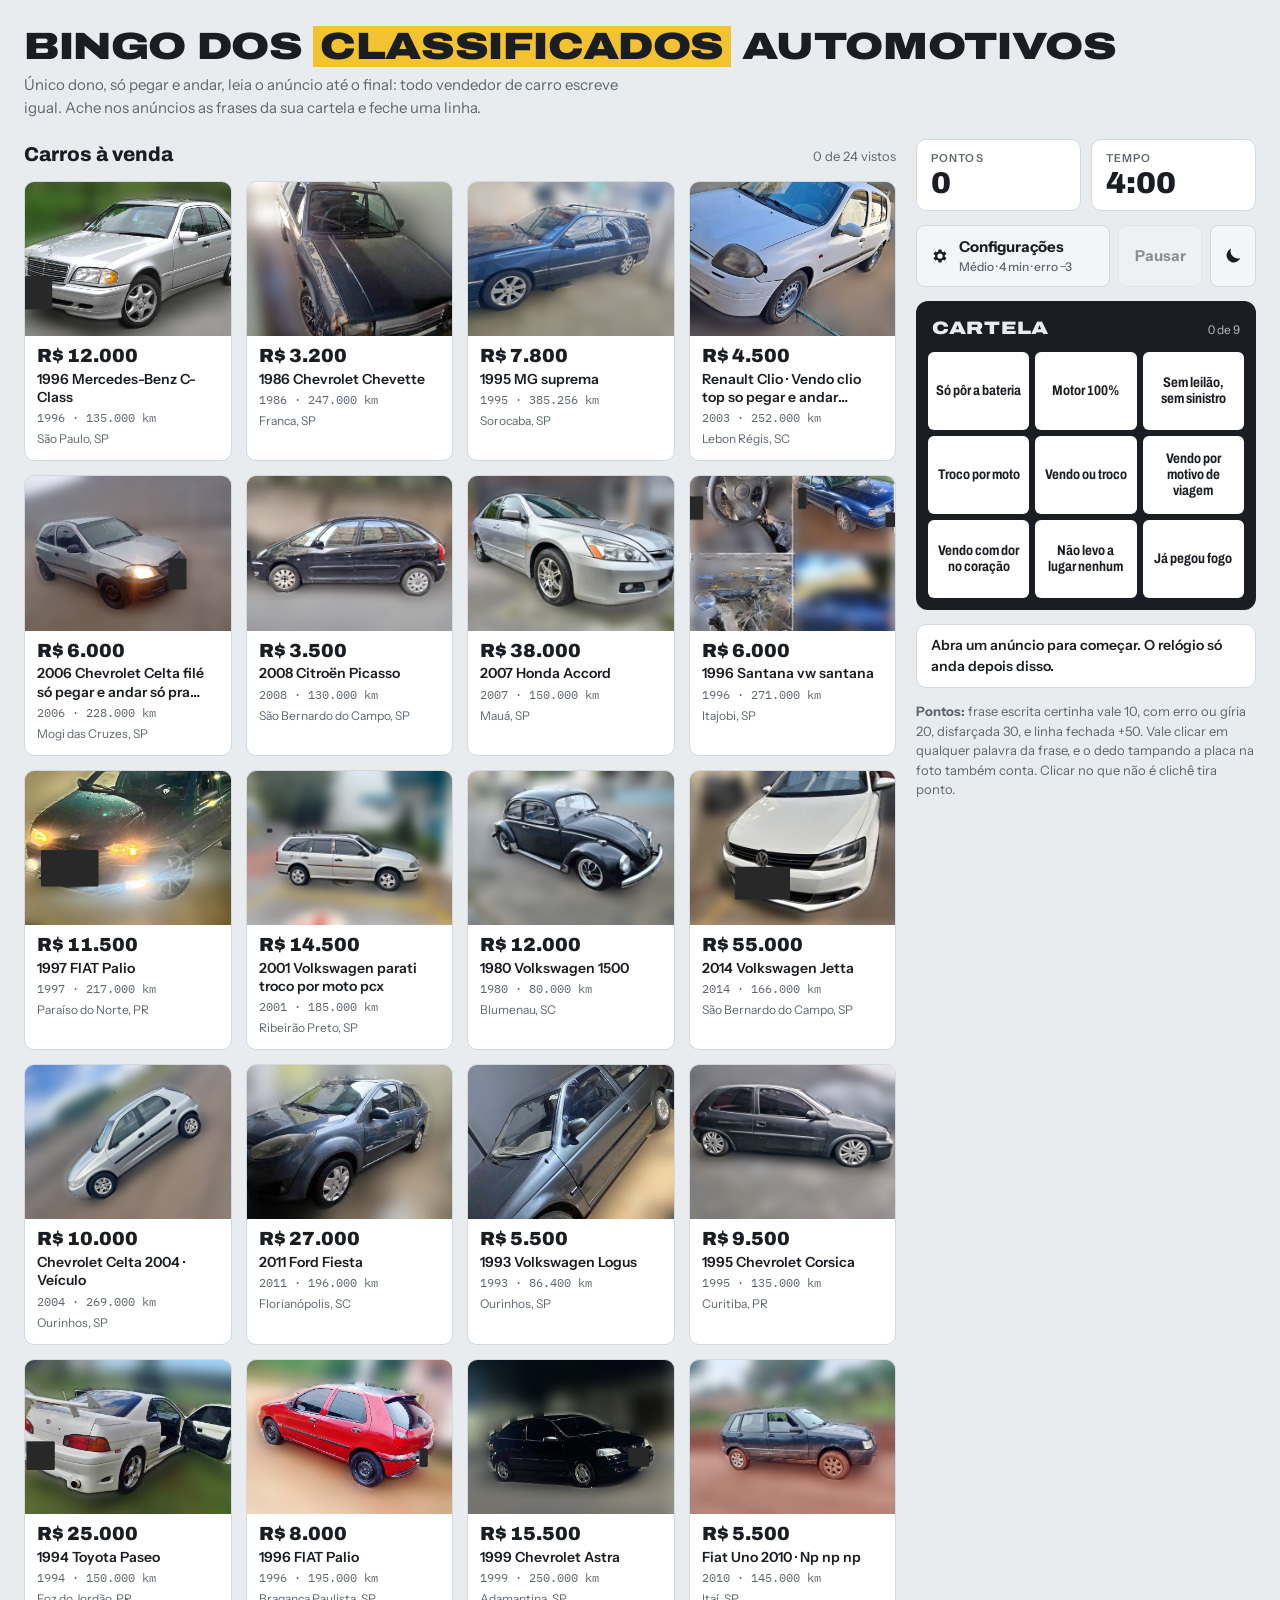
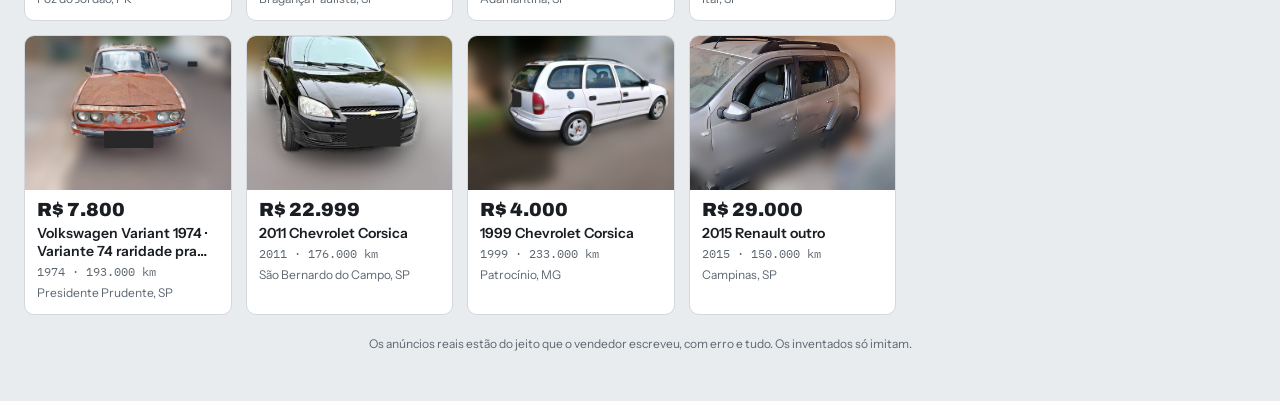
==== commit 3407f1f2: "v1" ====
--- a/index.html
+++ b/index.html
@@ -9,194 +9,7 @@
 <link rel="preconnect" href="https://fonts.googleapis.com">
 <link rel="preconnect" href="https://fonts.gstatic.com" crossorigin>
 <link rel="stylesheet" href="https://fonts.googleapis.com/css2?family=Archivo:wdth,wght@62..125,500..900&family=Instrument+Sans:wght@400;500;600&family=IBM+Plex+Mono:wght@500;600&display=swap">
-<style>
-/* Layout: marketplace grid of car ads on the left (click one to expand it across the row), bingo card + scoreboard on the right; stacks on phones with the card first. */
-:root {
-  --bg: #e9ecef;
-  --surface: #ffffff;
-  --sunk: #f3f5f7;
-  --fg: #1a1e23;
-  --muted: #5d6670;
-  --line: #d3d8de;
-  --accent: #f2c230;
-  --accent-ink: #1a1e23;
-  --plate: #1f4ba5;
-  --good: #1f8a4c;
-  --bad: #c2362b;
-  --found-bg: #fbe58f;
-  --display: "Archivo", "Arial Narrow", system-ui, sans-serif;
-  --body: "Instrument Sans", system-ui, -apple-system, "Segoe UI", sans-serif;
-  --mono: "IBM Plex Mono", ui-monospace, "SFMono-Regular", Menlo, monospace;
-  --card-bg: #1a1e23;
-  --card-ink: #e9ecef;
-}
-@media (prefers-color-scheme: dark) {
-  :root:not([data-theme="light"]) {
-    --bg: #14171b; --surface: #1e2329; --sunk: #181c21; --fg: #eceff2; --muted: #9aa3ad;
-    --line: #2f363e; --accent: #f2c230; --accent-ink: #14171b; --plate: #5b86e0;
-    --good: #4cc27f; --bad: #ff7a6e; --found-bg: #5a4a10; --card-bg: #0b0d10; --card-ink: #eceff2; color-scheme: dark;
-  }
-}
-:root[data-theme="dark"] {
-  --bg: #14171b; --surface: #1e2329; --sunk: #181c21; --fg: #eceff2; --muted: #9aa3ad;
-  --line: #2f363e; --accent: #f2c230; --accent-ink: #14171b; --plate: #5b86e0;
-  --good: #4cc27f; --bad: #ff7a6e; --found-bg: #5a4a10; --card-bg: #0b0d10; --card-ink: #eceff2; color-scheme: dark;
-}
-* { box-sizing: border-box; }
-[hidden] { display: none !important; }
-body {
-  background: var(--bg); color: var(--fg); font-family: var(--body); font-size: 15px; line-height: 1.5;
-  padding-left: max(16px, env(safe-area-inset-left, 0px));
-  padding-right: max(16px, env(safe-area-inset-right, 0px));
-  padding-block: 20px 40px;
-}
-button { font: inherit; color: inherit; cursor: pointer; }
-button:focus-visible, .w:focus-visible, .item:focus-visible { outline: 3px solid var(--plate); outline-offset: 2px; }
-.wrap { max-width: 1240px; margin: 0 auto; display: flex; flex-direction: column; gap: 20px; }
-
-header { display: flex; flex-wrap: wrap; align-items: end; justify-content: space-between; gap: 16px; }
-.brand h1 {
-  font-family: var(--display); font-weight: 900; font-stretch: 125%; font-size: clamp(22px, 3.6vw, 38px);
-  line-height: 1; margin: 0; letter-spacing: -0.01em; text-transform: uppercase; text-wrap: balance;
-}
-.brand h1 span { background: var(--accent); color: var(--accent-ink); padding: 0 .18em; }
-.brand p { margin: 8px 0 0; color: var(--muted); max-width: 62ch; }
-.levels { display: grid; grid-template-columns: repeat(3, minmax(0, 1fr)); gap: 4px; background: var(--surface); border: 1px solid var(--line); border-radius: 10px; padding: 4px; }
-.levels button {
-  border: 0; background: transparent; padding: 8px 6px; border-radius: 7px;
-  font-family: var(--display); font-weight: 700; font-size: 14px; letter-spacing: .02em;
-}
-.levels button[aria-pressed="true"] { background: var(--fg); color: var(--bg); }
-.levels small { display: block; font-family: var(--body); font-weight: 500; font-size: 11px; opacity: .7; letter-spacing: 0; }
-
-.game { display: grid; grid-template-columns: minmax(0, 1fr) 340px; gap: 20px; align-items: start; }
-@media (max-width: 900px) { .game { grid-template-columns: minmax(0, 1fr); } .side { order: -1; } }
-
-/* Feed */
-.feed { display: flex; flex-direction: column; gap: 12px; min-width: 0; }
-.feed-head { display: flex; flex-wrap: wrap; justify-content: space-between; align-items: baseline; gap: 8px; }
-.feed-head h2 { margin: 0; font-family: var(--display); font-weight: 800; font-size: 20px; }
-.feed-head span { color: var(--muted); font-size: 13px; }
-.list { display: grid; grid-template-columns: repeat(auto-fill, minmax(190px, 1fr)); gap: 14px; grid-auto-flow: dense; }
-.item {
-  background: var(--surface); border: 1px solid var(--line); border-radius: 10px; overflow: hidden;
-  display: flex; flex-direction: column; cursor: pointer; text-align: left; padding: 0; min-width: 0; position: relative;
-  transition: border-color .15s, transform .15s;
-}
-.item:hover { border-color: var(--muted); }
-.thumb { position: relative; aspect-ratio: 4 / 3; max-width: 100%; display: grid; place-items: center; overflow: hidden; }
-.thumb svg { width: 78%; height: auto; }
-.thumb img.photo { position: absolute; inset: 0; width: 100%; height: 100%; object-fit: cover; }
-.item.seen:not(.open) .thumb img.photo { opacity: .55; filter: grayscale(.6); }
-.item.open .thumb img.photo { object-fit: contain; background: #000; }
-.seen-tag {
-  position: absolute; top: 8px; left: 8px; display: inline-flex; align-items: center; gap: 4px;
-  background: var(--fg); color: var(--bg); font-weight: 700; font-size: 12px; border-radius: 999px; padding: 2px 9px 2px 7px;
-}
-.item.seen:not(.open) .thumb > svg { opacity: .45; filter: grayscale(.6); }
-.item.seen:not(.open) .info { opacity: .7; }
-.item.open .seen-tag { display: none; }
-.badge {
-  position: absolute; top: 8px; right: 8px; background: var(--accent); color: var(--accent-ink);
-  font-weight: 700; font-size: 12px; border-radius: 999px; padding: 2px 9px;
-}
-.info { padding: 10px 12px 12px; display: flex; flex-direction: column; gap: 3px; min-width: 0; }
-.price { font-family: var(--display); font-weight: 900; font-size: 19px; line-height: 1.1; font-variant-numeric: tabular-nums; }
-.title { font-weight: 600; font-size: 14px; line-height: 1.3; display: -webkit-box; -webkit-line-clamp: 2; -webkit-box-orient: vertical; overflow: hidden; }
-.meta { color: var(--muted); font-size: 12px; font-family: var(--mono); }
-.city { color: var(--muted); font-size: 12px; }
-
-/* Expanded ad */
-.item.open { grid-column: 1 / -1; cursor: default; flex-direction: row; border: 2px solid var(--fg); }
-.item.open .thumb { flex: 0 0 min(40%, 340px); aspect-ratio: auto; min-height: 240px; }
-.item.open .info { padding: 18px 20px 20px; gap: 8px; flex: 1; }
-.item.open .price { font-size: 28px; }
-.item.open .title { font-family: var(--display); font-stretch: 85%; font-weight: 800; font-size: 22px; -webkit-line-clamp: unset; display: block; }
-.item.open .meta, .item.open .city { font-size: 13px; }
-@media (max-width: 640px) { .item.open { flex-direction: column; } .item.open .thumb { flex: none; aspect-ratio: 16 / 9; min-height: 0; } }
-.plate {
-  position: absolute; top: 10px; left: 10px; background: #fff; color: #111; border: 2px solid #111; border-radius: 5px;
-  font-family: var(--mono); font-weight: 600; font-size: 12px; letter-spacing: .12em; overflow: hidden; text-align: center;
-}
-.plate b { display: block; background: #1f4ba5; color: #fff; font-family: var(--body); font-size: 7px; letter-spacing: .2em; padding: 1px 0; }
-.plate span { display: block; padding: 1px 7px; }
-.finger { position: absolute; right: -4px; top: 3px; width: 30px; height: 24px; background: #d9a47e; border-radius: 13px 13px 9px 9px; transform: rotate(-24deg); box-shadow: inset -3px -3px 0 rgba(0,0,0,.12); }
-.finger::after { content: ""; position: absolute; left: 5px; top: 4px; width: 11px; height: 8px; border-radius: 5px; background: #ecc4a7; }
-.item:not(.open) .plate { display: none; }
-.desc-label { font-size: 11px; text-transform: uppercase; letter-spacing: .1em; color: var(--muted); font-weight: 600; margin-top: 6px; }
-.desc { font-size: 17px; line-height: 1.75; margin: 0; max-width: 64ch; white-space: pre-line; }
-.close { align-self: flex-start; margin-top: 6px; background: var(--sunk); border: 1px solid var(--line); border-radius: 8px; padding: 7px 14px; font-weight: 600; }
-.w { cursor: pointer; border-radius: 3px; transition: background .12s; }
-.w:hover { background: var(--sunk); box-shadow: inset 0 -2px 0 var(--line); }
-.occ.found .w { background: var(--found-bg); box-shadow: none; }
-.occ.found.off .w { background: transparent; box-shadow: inset 0 -2px 0 var(--muted); }
-.reveal .occ:not(.found) .w { box-shadow: inset 0 -2px 0 var(--bad); background: color-mix(in srgb, var(--bad) 12%, transparent); }
-.w.miss { animation: shake .35s; color: var(--bad); }
-@keyframes shake { 0%,100% { transform: none; } 25% { transform: translateX(-3px); } 75% { transform: translateX(3px); } }
-@media (prefers-reduced-motion: reduce) { .w.miss { animation: none; } * { transition: none !important; } }
-
-/* Side */
-.side { display: flex; flex-direction: column; gap: 14px; position: sticky; top: max(12px, env(safe-area-inset-top, 0px)); min-width: 0; }
-@media (max-width: 900px) { .side { position: static; } }
-.score { display: grid; grid-template-columns: 1fr 1fr; gap: 10px; }
-.stat { background: var(--surface); border: 1px solid var(--line); border-radius: 10px; padding: 10px 14px; }
-.stat label { display: block; font-size: 11px; text-transform: uppercase; letter-spacing: .1em; color: var(--muted); font-weight: 600; }
-.stat output { display: block; font-family: var(--display); font-weight: 900; font-size: 30px; line-height: 1.1; font-variant-numeric: tabular-nums; }
-.stat.warn output { color: var(--bad); }
-.tools { display: grid; grid-template-columns: minmax(0, 1fr) auto auto; gap: 8px; }
-.tools .btn.theme-btn { min-width: 0; padding: 10px 12px; display: grid; place-items: center; }
-.theme-btn .i-sun { display: none; }
-:root[data-theme="dark"] .theme-btn .i-sun { display: block; }
-:root[data-theme="dark"] .theme-btn .i-moon { display: none; }
-@media (prefers-color-scheme: dark) {
-  :root:not([data-theme="light"]) .theme-btn .i-sun { display: block; }
-  :root:not([data-theme="light"]) .theme-btn .i-moon { display: none; }
-}
-.tools .btn { padding: 10px 14px; min-width: 84px; }
-.tools .btn:disabled { opacity: .45; cursor: default; }
-.cfg { display: grid; grid-template-columns: auto 1fr; align-items: center; column-gap: 10px; text-align: left; }
-.cfg svg { grid-row: span 2; }
-.cfg small { font-weight: 500; font-size: 12px; color: var(--muted); }
-dialog { border: 0; border-radius: 14px; padding: 0; background: var(--surface); color: var(--fg); width: min(440px, calc(100vw - 32px)); box-shadow: 0 20px 60px rgba(0,0,0,.35); }
-dialog::backdrop { background: rgba(10, 12, 15, .55); }
-.settings { display: flex; flex-direction: column; gap: 16px; padding: 20px; }
-.settings h2 { margin: 0; font-family: var(--display); font-stretch: 110%; font-weight: 900; font-size: 22px; text-transform: uppercase; }
-.settings fieldset { border: 0; margin: 0; padding: 0; display: flex; flex-direction: column; gap: 8px; }
-.settings legend { font-size: 11px; text-transform: uppercase; letter-spacing: .1em; color: var(--muted); font-weight: 600; padding: 0; margin-bottom: 8px; }
-.settings select { font: inherit; font-weight: 600; background: var(--sunk); color: var(--fg); border: 1px solid var(--line); border-radius: 8px; padding: 10px 12px; }
-.settings .levels { background: var(--sunk); }
-.settings .note { margin: 0; color: var(--muted); font-size: 13px; }
-.settings > .btn { align-self: flex-end; min-width: 120px; }
-.paused .item.open .desc { filter: blur(6px); pointer-events: none; user-select: none; }
-.paused .stat#timer-box output { opacity: .5; }
-.card { background: var(--card-bg); color: var(--card-ink); border-radius: 12px; padding: 12px; }
-:root[data-theme="dark"] .card { box-shadow: inset 0 0 0 1px var(--line); }
-@media (prefers-color-scheme: dark) { :root:not([data-theme="light"]) .card { box-shadow: inset 0 0 0 1px var(--line); } }
-.card-head { display: flex; justify-content: space-between; align-items: baseline; padding: 2px 4px 10px; }
-.card-head strong { font-family: var(--display); font-stretch: 125%; font-weight: 900; font-size: 18px; letter-spacing: .04em; text-transform: uppercase; }
-.card-head span { font-size: 12px; opacity: .75; font-variant-numeric: tabular-nums; }
-.grid { display: grid; grid-template-columns: repeat(3, minmax(0, 1fr)); gap: 6px; }
-.sq {
-  background: var(--surface); color: var(--fg); border-radius: 6px; min-height: 78px; padding: 8px;
-  display: flex; align-items: center; justify-content: center; text-align: center;
-  font-family: var(--display); font-stretch: 80%; font-weight: 700; font-size: 14px; line-height: 1.15; position: relative;
-}
-.sq.on { background: var(--accent); color: var(--accent-ink); }
-.sq.on::after { content: ""; position: absolute; inset: 10px; border: 3px solid var(--accent-ink); border-radius: 50%; opacity: .55; transform: rotate(-8deg); }
-.sq.line { box-shadow: inset 0 0 0 3px var(--plate); }
-.hint { color: var(--muted); font-size: 13px; margin: 0; }
-.toast { min-height: 44px; display: flex; align-items: center; background: var(--surface); border: 1px solid var(--line); border-radius: 10px; padding: 10px 14px; font-weight: 600; font-size: 14px; }
-.toast.good { border-color: var(--good); color: var(--good); }
-.toast.bad { border-color: var(--bad); color: var(--bad); }
-.toast.big { background: var(--accent); color: var(--accent-ink); border-color: var(--accent); font-family: var(--display); font-weight: 900; font-size: 18px; }
-.end { background: var(--surface); border: 2px solid var(--fg); border-radius: 12px; padding: 16px; display: flex; flex-direction: column; gap: 10px; }
-.end h2 { font-family: var(--display); font-stretch: 110%; font-weight: 900; margin: 0; font-size: 22px; text-transform: uppercase; }
-.end p { margin: 0; color: var(--muted); }
-.end .row { display: flex; flex-wrap: wrap; gap: 8px; }
-.btn { border: 0; border-radius: 8px; padding: 10px 16px; font-weight: 700; background: var(--fg); color: var(--bg); }
-.btn.alt { background: var(--sunk); color: var(--fg); border: 1px solid var(--line); }
-footer { color: var(--muted); font-size: 12px; text-align: center; }
-</style>
+<link rel="stylesheet" href="css/estilo.css">
 </head>
 <body>
 
@@ -204,7 +17,7 @@
   <header>
     <div class="brand">
       <h1>Bingo dos <span>Classificados</span> Automotivos</h1>
-      <p>Abra os anúncios e clique nas frases clichê que estão na sua cartela. Frase mais escondida vale mais ponto. Errou o clique, perde ponto. Fechou uma linha, é bingo.</p>
+      <p>Único dono, só pegar e andar, leia o anúncio até o final: todo vendedor de carro escreve igual. Ache nos anúncios as frases da sua cartela e feche uma linha.</p>
     </div>
   </header>
 
@@ -220,12 +33,12 @@
     <aside class="side">
       <div class="score">
         <div class="stat"><label>Pontos</label><output id="score">0</output></div>
-        <div class="stat" id="timer-box"><label>Tempo</label><output id="timer">5:00</output></div>
+        <div class="stat" id="timer-box"><label>Tempo</label><output id="timer">4:00</output><span class="gain" id="gain" aria-hidden="true"></span></div>
       </div>
       <div class="tools">
         <button class="btn alt cfg" id="settings-btn" aria-haspopup="dialog">
           <svg viewBox="0 0 24 24" width="18" height="18" aria-hidden="true"><path fill="currentColor" d="M19.4 13a7.5 7.5 0 0 0 0-2l2.1-1.6-2-3.4-2.5 1a7.6 7.6 0 0 0-1.7-1L15 3.3h-4l-.4 2.7a7.6 7.6 0 0 0-1.7 1l-2.5-1-2 3.4L6.5 11a7.5 7.5 0 0 0 0 2l-2.1 1.6 2 3.4 2.5-1c.5.4 1.1.7 1.7 1l.4 2.7h4l.4-2.7c.6-.3 1.2-.6 1.7-1l2.5 1 2-3.4zM13 15.5a3.5 3.5 0 1 1 0-7 3.5 3.5 0 0 1 0 7z" transform="translate(-1 0)"/></svg>
-          <span>Configurações</span><small id="cfg-summary">Fácil · 5 min</small>
+          <span>Configurações</span><small id="cfg-summary">Médio · 4 min</small>
         </button>
         <button class="btn alt" id="pause" disabled>Pausar</button>
         <button class="btn alt theme-btn" id="theme-btn" aria-label="Mudar tema" title="Mudar tema">
@@ -237,7 +50,7 @@
         <div class="card-head"><strong>Cartela</strong><span id="card-count">0 de 9</span></div>
         <div class="grid" id="grid"></div>
       </div>
-      <div class="toast" id="toast">Clique num anúncio para abrir. O tempo começa quando você abrir o primeiro.</div>
+      <div class="toast" id="toast">Abra um anúncio para começar. O relógio só anda depois disso.</div>
       <div class="end" id="end" hidden>
         <h2 id="end-title">Fim de jogo</h2>
         <p id="end-text"></p>
@@ -247,11 +60,11 @@
           <button class="btn alt" id="reveal">Mostrar o que faltou</button>
         </div>
       </div>
-      <p class="hint">Vale clicar em qualquer palavra da frase, e repare nas fotos também. Frase escrita certinha vale 10, com erro ou gíria vale 20, disfarçada vale 30. Clichê fora da cartela não tira ponto.</p>
+      <p class="hint"><strong>Pontos:</strong> frase escrita certinha vale 10, com erro ou gíria 20, disfarçada 30, e linha fechada +50. Vale clicar em qualquer palavra da frase, e o dedo tampando a placa na foto também conta. Clicar no que não é clichê tira ponto.</p>
     </aside>
   </div>
 
-  <footer>Anúncios fictícios, escritos no estilo dos classificados de carro brasileiros.</footer>
+  <footer>Os anúncios reais estão do jeito que o vendedor escreveu, com erro e tudo. Os inventados só imitam.</footer>
 </div>
 
 <dialog id="settings" aria-labelledby="settings-title">
@@ -260,11 +73,39 @@
     <fieldset>
       <legend>Dificuldade</legend>
         <div class="levels" role="group" aria-label="Nível">
-        <button type="button" id="lv-facil" data-lv="facil" aria-pressed="true">FÁCIL<small>5 min · erro −1</small></button>
-        <button type="button" id="lv-medio" data-lv="medio" aria-pressed="false">MÉDIO<small>4 min · erro −3</small></button>
-        <button type="button" id="lv-dificil" data-lv="dificil" aria-pressed="false">DIFÍCIL<small>3 min · erro −5</small></button>
+        <button type="button" id="lv-facil" data-lv="facil" aria-pressed="false">FÁCIL<small>5 min · erro −1 · com dica</small></button>
+        <button type="button" id="lv-medio" data-lv="medio" aria-pressed="true">MÉDIO<small>4 min · erro −3</small></button>
+        <button type="button" id="lv-dificil" data-lv="dificil" aria-pressed="false">DIFÍCIL<small>3 min · acerto dá tempo</small></button>
+        <button type="button" id="lv-custom" data-lv="custom" aria-pressed="false">PERSONALIZADA<small>do seu jeito</small></button>
     </div>
-      <p class="note">No Fácil e no Médio, fechou uma linha de 3 na cartela (deitada, em pé ou na diagonal), ganhou e passa para o nível seguinte. No Difícil, o objetivo é encher a cartela. Trocar a dificuldade começa uma partida nova.</p>
+      <div class="custom" id="custom" hidden>
+        <label for="c-time">Tempo
+          <select id="c-time">
+            <option value="0">Sem tempo</option><option value="120">2 min</option><option value="180">3 min</option>
+            <option value="300" selected>5 min</option><option value="600">10 min</option><option value="900">15 min</option>
+          </select>
+        </label>
+        <label for="c-win">Para ganhar
+          <select id="c-win">
+            <option value="row">1 linha deitada ou em pé</option>
+            <option value="any" selected>1 linha, vale diagonal</option>
+            <option value="two">2 linhas, vale diagonal</option>
+            <option value="full">Cartela cheia</option>
+          </select>
+        </label>
+        <label for="c-miss">Clique errado
+          <select id="c-miss">
+            <option value="0">Não tira ponto</option><option value="1" selected>−1</option><option value="3">−3</option><option value="5">−5</option><option value="10">−10</option>
+          </select>
+        </label>
+        <label for="c-ads">Anúncios na tela
+          <select id="c-ads">
+            <option value="12">12</option><option value="24" selected>24</option><option value="36">36</option>
+          </select>
+        </label>
+        <label class="check" for="c-hint"><input type="checkbox" id="c-hint"> Dica: mostrar quantas frases da cartela cada anúncio tem</label>
+      </div>
+      <p class="note">Fácil e Médio: fechou uma linha (vale diagonal), sobe de nível. O Fácil mostra quantas frases da cartela cada anúncio tem. Difícil: só vale cartela cheia, e cada frase achada devolve tempo (+10 s, +15 s com erro, +20 s disfarçada). Personalizada: as regras são suas.</p>
     </fieldset>
     <fieldset>
       <legend><label for="src">Anúncios</label></legend>
@@ -273,547 +114,14 @@
           <option value="inventados">Inventados</option>
           <option value="misturados">Misturados</option>
         </select>
-      <p class="note">Os reais saem dos anúncios salvos na pasta anuncios. Trocar começa uma partida nova.</p>
+      <p class="note">Os reais foram copiados do Marketplace, sem nomes e telefones.</p>
     </fieldset>
+    <p class="note">Mudar qualquer coisa aqui começa uma partida nova.</p>
     <button class="btn" value="ok">Pronto</button>
   </form>
 </dialog>
 
-<script>
-const PH = {
-  leia: "Leia o anúncio até o final", unico: "Único dono", nada: "Só pegar e andar", ipva: "IPVA pago",
-  troca: "Não aceito troca", curiosos: "Dispensa curiosos", motor: "Motor 100%", revisado: "Revisado",
-  fipe: "Abaixo da FIPE", urgente: "Vendo por motivo de viagem", oi: "Tá anunciado, tá disponível",
-  garagem: "Carro de garagem", pneus: "Pneus novos", laudo: "Laudo cautelar aprovado", menor: "Menor preço da região",
-  ar: "Ar gelando", semdetalhe: "Sem nenhum detalhe", moto: "Troco por moto", zap: "Chama no zap",
-  leilao: "Sem leilão, sem sinistro",
-  exigente: "Carro para pessoa exigente", dor: "Vendo com dor no coração", roca: "Carro pra roça, só pra rodar",
-  detalhes: "Tem detalhes, oportunidade", junta: "Queimou a junta", projeto: "Para projeto",
-  dedo: "Dedo tampando a placa", golpista: "Golpista, nem tente", placapreta: "Apto à placa preta",
-  antigo: "Não conheço o antigo dono", naobaixo: "Não baixo nem 1 centavo", naolevo: "Não levo a lugar nenhum",
-  rodas: "Não vai com essas rodas", bateria: "Só pôr a bateria", gas: "Ar só precisa pôr o gás",
-  mel: "Tá no mel", fogo: "Já pegou fogo", diaadia: "Bom pro dia a dia", privado: "Mais informações no privado",
-  reparos: "Precisa de reparos", corsica: "Chevrolet Corsica", avo: "Era do meu avô", proposta: "Aceito proposta", funcionando: "Tudo funcionando",
-  vendotroco: "Vendo ou troco", docok: "Doc ok, só transferir", doc_ruim: "Tem débito / não transfere", perguntas: "Sem perguntas bobas", vemnele: "Vem nele", procedencia: "Carro de procedência", parcelo: "Parcelo na promissória", temleilao: "Tem passagem por leilão"
-};
-// each level sets the clock and the wrong-click penalty; Fácil and Médio are won with one bingo line (row, column or diagonal)
-const LV = {
-  facil: { name: "Fácil", time: 300, miss: 1, next: "medio" },
-  medio: { name: "Médio", time: 240, miss: 3, next: "dificil" },
-  dificil: { name: "Difícil", time: 180, miss: 5, next: null }
-};
-const PTS = { 1: 10, 2: 20, 3: 30 };
-const TIER = { 1: "certinha", 2: "com erro", 3: "disfarçada" };
-// n = how hidden the phrases in this ad are (1 written plainly, 2 typos/slang, 3 disguised)
-// t can mark a cliché too, e.g. the classic "Chevrolet {corsica:Corsica}" title for a Corsa
-// dedo: true = the photo shows a finger over the plate (click the plate to mark it)
-const ADS = [
-  { n: 1, t: "Honda Civic EXL 2.0 Flex", y: "2018", km: "72.000", city: "Campinas, SP", p: "R$ 98.900", plate: "FTR4C21", c: "#9aa4ad",
-    d: "Vendo Civic EXL top de linha. {unico:Único dono}, {revisado:revisado na concessionária}, todas as notas guardadas. {ipva:IPVA 2026 pago}. {exigente:Carro para pessoa exigente}. {leia:Leia o anúncio até o final} antes de chamar. {troca:Não aceito troca}." },
-  { n: 1, t: "Volkswagen Gol 1.0 MPI", y: "2014", km: "118.000", city: "Belo Horizonte, MG", p: "R$ 32.500", plate: "HKL2B07", c: "#c0392b", dedo: true,
-    d: "Gol 1.0 completo, {ar:ar gelando}, direção hidráulica e vidro elétrico. {pneus:Pneus novos}. {motor:Motor 100%}, nunca foi aberto. {curiosos:Dispensa curiosos}. {zap:Chama no zap} que respondo rápido." },
-  { n: 1, t: "Fiat Strada Freedom 1.3 Cabine Dupla", y: "2021", km: "54.000", city: "Goiânia, GO", p: "R$ 89.990", plate: "PQA7D44", c: "#e8e8e3",
-    d: "Strada cabine dupla impecável. {garagem:Carro de garagem}, {semdetalhe:sem nenhum detalhe}. {laudo:Laudo cautelar aprovado}. {fipe:Abaixo da FIPE} para vender rápido. {naobaixo:Não baixo nem 1 centavo}." },
-  { n: 1, t: "Chevrolet Onix LT 1.0", y: "2019", km: "81.000", city: "Curitiba, PR", p: "R$ 58.000", plate: "BCX9E12", c: "#2b2f36",
-    d: "Onix LT com manual e chave reserva. {unico:Único dono}. {leilao:Sem leilão e sem sinistro}. {diaadia:Bom pro dia a dia}. {urgente:Vendo por motivo de viagem}. {moto:Troco por moto}." },
-  { n: 1, t: "Toyota Corolla XEi 2.0 Automático", y: "2017", km: "96.000", city: "Recife, PE", p: "R$ 92.000", plate: "KGF3A58", c: "#5b6b7a",
-    d: "Corolla XEi automático, banco de couro. {nada:Só pegar e andar}. {dor:Vendo com dor no coração}. {menor:Menor preço da região}. {golpista:Golpista, nem tente}. {zap:Chama no zap}." },
-  { n: 1, t: "Chevrolet {corsica:Corsica} Classic 1.0", y: "2010", km: "189.000", city: "Juiz de Fora, MG", p: "R$ 18.500", plate: "HDC3K40", c: "#8a8f96",
-    d: "Corsa Classic 1.0, econômico. {diaadia:Bom pro dia a dia}. {detalhes:Tem detalhes, oportunidade}. {gas:Ar só precisa pôr o gás}. {antigo:Não conheço o antigo dono}, comprei de revenda. {proposta:Aceito proposta}." },
-  { n: 1, t: "Chevrolet {corsica:Corsica} Wind 1.0", y: "2001", km: "198.000", city: "Bragança Paulista, SP", p: "R$ 12.900", plate: "CWD2K01", c: "#2e7d6f",
-    d: "Corsa Wind 1.0 duas portas, bem econômico. {nada:Só pegar e andar}. {gas:Ar só precisa pôr o gás}. {troca:Não aceito troca}. {zap:Chama no zap}." },
-  { n: 1, t: "Volkswagen Fusca 1300", y: "1976", km: "99.999", city: "Sorocaba, SP", p: "R$ 24.000", plate: "CFS1976", c: "#2f6e8f",
-    d: "Fusca 1300 original de fábrica. {placapreta:Apto à placa preta}. {avo:Era do meu avô}, ficou parado alguns anos. {bateria:Só pôr a bateria} e funciona. {naolevo:Não levo a lugar nenhum}. {leia:Leia o anúncio até o final}." },
-  { n: 1, t: "Fiat Palio Fire 1.0", y: "2008", km: "210.000", city: "Caruaru, PE", p: "R$ 14.900", plate: "KKP8F21", c: "#b8b2a6", dedo: true,
-    d: "Palio Fire 1.0, {roca:carro pra roça, só pra rodar}. {reparos:Precisa de reparos} na suspensão. {rodas:Não vai com essas rodas}. {privado:Mais informações no privado}. {curiosos:Dispensa curiosos}." },
-  { n: 1, t: "Volkswagen Santana 2.0", y: "1998", km: "260.000", city: "Itapetininga, SP", p: "R$ 6.500", plate: "BSN2E98", c: "#5a3d30",
-    d: "Santana 2.0 {projeto:para projeto}. {junta:Queimou a junta}, o resto está inteiro. {fogo:Já pegou fogo} no painel e foi arrumado. {naobaixo:Não baixo nem 1 centavo}. {naolevo:Não levo a lugar nenhum}." },
-  { n: 1, t: "Hyundai Creta Pulse 1.6 Automático", y: "2019", km: "67.000", city: "Campo Grande, MS", p: "R$ 84.900", plate: "QAB5R30", c: "#b0352f",
-    d: "Creta Pulse automático, central multimídia. {mel:Tá no mel}. {funcionando:Tudo funcionando}. {laudo:Laudo cautelar aprovado}. {oi:Tá anunciado, tá disponível}. {exigente:Carro para pessoa exigente}." },
-
-  { n: 2, t: "Hyundai HB20 Comfort 1.0", y: "2020", km: "47.000", city: "Fortaleza, CE", p: "R$ 64.900", plate: "OSA1F90", c: "#e8e8e3",
-    d: "hb20 top demais, {unico:unico dono} desde 0km. {leia:leia ate o fim pfv} q ta tudo aqui. {ipva:ipva 26 ja quitado}. {ar:ar gela mt}. {troca:nao pego troca}. {oi:nao respondo ainda tem, se ta anunciado ta disponivel}." },
-  { n: 2, t: "Renault Sandero Stepway 1.6", y: "2016", km: "103.000", city: "Salvador, BA", p: "R$ 45.000", plate: "JRT5G33", c: "#d35400",
-    d: "Stepway 1.6 muito conservada. {nada:é so pegar e andar}. {motor:motor redondinho}, nao bebe oleo. {pneus:4 pneu zero}. {curiosos:curioso e aventureiro nem chama}. {zap:me chama no whats}." },
-  { n: 2, t: "Jeep Renegade Longitude 1.8", y: "2018", km: "88.000", city: "Porto Alegre, RS", p: "R$ 79.500", plate: "IZM8H61", c: "#3d5a3a",
-    d: "Renegade longitude automatico. {revisado:revisoes em dia} tudo na rede. {garagem:dorme na garagem}. {semdetalhe:sem 1 risco}. {fipe:preco bem abaixo da tabela}. {leilao:nunca foi de leilao, nada de sinistro}. {golpista:golpista nem perde teu tempo}." },
-  { n: 2, t: "Ford Ka SE 1.0", y: "2019", km: "76.000", city: "São Paulo, SP", p: "R$ 42.900", plate: "GHU4J02", c: "#2e4a8b",
-    d: "Ka SE completo. {laudo:cautelar 100% aprovada}. {urgente:preciso vender logo, mudança de cidade}. {moto:troco em moto de menor valor}. {menor:mais barato da regiao, pode pesquisar}. {ipva:documento ok ipva pg}." },
-  { n: 2, t: "Volkswagen Polo Highline TSI", y: "2020", km: "61.000", city: "Florianópolis, SC", p: "R$ 99.900", plate: "QWE6K75", c: "#8e9aa6",
-    d: "Polo highline tsi, {unico:1 dono so}. {ar:ar condicionado gelando}. {exigente:carro pra quem é exigente}. {mel:ta no mel} kkk. {dor:vendendo com o coraçao partido}. {curiosos:so chama quem tem o dinheiro}." },
-  { n: 2, t: "Fiat Uno Mille 1.0", y: "2005", km: "240.000", city: "Feira de Santana, BA", p: "R$ 11.000", plate: "JQU5M05", c: "#e8e8e3", dedo: true,
-    d: "uno mille, {roca:pra roça ta otimo, so pra rodar}. {reparos:precisa uns reparo}. {bateria:so por a bateria nova}. {rodas:as rodas nao vai junto}. {proposta:aceito proposta}." },
-  { n: 2, t: "Chevrolet Celta 1.0", y: "2009", km: "175.000", city: "Maringá, PR", p: "R$ 16.900", plate: "AQX4C09", c: "#c0392b",
-    d: "celta 1.0 {diaadia:bom pro dia dia}. {gas:o ar so falta o gas}. {detalhes:tem uns detalhe por isso o preço, oportunidade}. {privado:mais info no pv}. {naobaixo:nao baixo 1 real}." },
-  { n: 2, t: "Chevrolet Opala Comodoro 4.1", y: "1988", km: "87.000", city: "Bauru, SP", p: "R$ 38.000", plate: "BOP4L88", c: "#3b2a24",
-    d: "opalão 6cc comodoro. {placapreta:apto placa preta}. {avo:era do vô, sempre bem cuidado}. {antigo:o dono antigo nao conheço}. {naolevo:nao levo, tem que vir buscar}. {funcionando:tudo funfando}." },
-  { n: 2, t: "Ford Escort 1.8 Zetec", y: "1996", km: "230.000", city: "Anápolis, GO", p: "R$ 7.900", plate: "KEZ1E96", c: "#2c4f7c",
-    d: "escort zetec 1.8, {projeto:bom pra projeto}. {junta:junta do cabeçote queimada}. {fogo:pegou fogo na fiação ano passado}. {proposta:aceito propostas}." },
-  { n: 2, t: "chevrolet {corsica:corsica} sedan 1.4", y: "2005", km: "161.000", city: "Presidente Prudente, SP", p: "R$ 19.500", plate: "DPP7S05", c: "#a7adb4",
-    d: "corsa sedan 1.4 completo. {ipva:ipva desse ano pago}. {reparos:precisa uns reparinho na lataria}. {urgente:to vendendo pq vou viajar}. {naobaixo:nao baixo nada}. {curiosos:curioso nem chama}." },
-  { n: 2, t: "Toyota Etios XS 1.5 Sedan", y: "2018", km: "84.000", city: "Natal, RN", p: "R$ 51.000", plate: "MXR3U56", c: "#8b1e2a",
-    d: "etios xs sedan, {garagem:carro de garajem}. {motor:motor top nunca deu problema}. {pneus:pneu novo}. {fipe:abaixo da fipe pra sair logo}. {leia:leia tudo antes de chamar}." },
-
-  { n: 3, t: "Chevrolet Prisma LTZ 1.4", y: "2015", km: "132.000", city: "Manaus, AM", p: "R$ 41.000", plate: "NOX2L18", c: "#7b2d2d",
-    d: "Prisma LTZ. Comprei zero na concessionária e {unico:nunca passou para outro nome}. {leia:Tudo que você precisa saber está escrito aqui, não pergunte o que já está no texto}. {motor:Mecânica sem nenhum barulho, nunca foi aberto}. {pneus:Jogo de borracha trocado mês passado}. {troca:Só dinheiro, nada de carro no rolo}." },
-  { n: 3, t: "Fiat Toro Freedom 1.8", y: "2019", km: "110.000", city: "Uberlândia, MG", p: "R$ 95.000", plate: "HMB7M49", c: "#c9c3b5",
-    d: "Toro muito bem cuidada. {garagem:Nunca dormiu na rua}. {nada:Pegou, levou, está pronta pra estrada}. {fipe:Estou pedindo menos que a tabela}. {curiosos:Sem paciência pra quem só quer saber o preço e some}. {zap:Mensagem aqui eu demoro, melhor mandar no verde}." },
-  { n: 3, t: "Nissan Kicks SV 1.6 CVT", y: "2021", km: "39.000", city: "Brasília, DF", p: "R$ 102.000", plate: "PAF3N86", c: "#1f2a44",
-    d: "Kicks SV CVT. {revisado:Todas as manutenções feitas no tempo certo, carimbo no manual}. {ipva:Documento do ano já está na mão}. {semdetalhe:Pintura original, nem um amassadinho}. {leilao:Nada de batida forte, nem passou por pátio}. {urgente:Estou indo morar fora e preciso desapegar}." },
-  { n: 3, t: "Honda Fit EX 1.5 Automático", y: "2013", km: "140.000", city: "Belém, PA", p: "R$ 49.900", plate: "OTE9P27", c: "#6c7a3a",
-    d: "Fit EX automático, muito econômico. {ar:Ar ligado no 1 já congela}. {laudo:Pode levar no perito que quiser, ele passa}. {moto:Se você tem uma CG ou Fan, dá pra conversar}. {menor:Pode procurar outro igual nesse valor, não vai achar}. {oi:Se o anúncio está no ar, o carro está aqui}." },
-  { n: 3, t: "Peugeot 208 Griffe 1.6", y: "2017", km: "92.000", city: "Rio de Janeiro, RJ", p: "R$ 47.500", plate: "LRJ1Q63", c: "#ececec",
-    d: "208 Griffe com teto panorâmico. {unico:Sou a única dona desde a loja}. {dor:Só estou vendendo porque não tem outro jeito, gosto muito dele}. {exigente:Não é para qualquer um, é para quem sabe o que quer}. {troca:Não quero outro carro, quero vender}. {golpista:Já conheço todas as histórias de pagamento adiantado, nem perca seu tempo}." },
-  { n: 3, t: "Renault Duster Dynamique 1.6", y: "2018", km: "105.000", city: "João Pessoa, PB", p: "R$ 66.000", plate: "QFD6Y02", c: "#4b5d3f",
-    d: "Duster Dynamique, muito conservada. {revisado:Pasta com todas as notas de oficina}. {diaadia:Faz trabalho, escola e mercado sem reclamar}. {ipva:Licenciamento deste ano feito}. {leia:As respostas para tudo estão aqui em cima}. {naobaixo:O valor é esse e ponto}." },
-  { n: 3, t: "Mitsubishi L200 Triton 3.2 4x4", y: "2015", km: "190.000", city: "Chapecó, SC", p: "R$ 98.000", plate: "MKC1Z45", c: "#7d8590",
-    d: "L200 Triton 4x4 diesel. {roca:Sobe barranco, atravessa pasto e volta inteira}. {motor:Bomba e bicos revisados, motor sem fumaça}. {leilao:Histórico limpo, nunca acionou seguro}. {mel:Está uma joia, um docinho}. {zap:Prefiro conversa pelo aplicativo do verdinho}." },
-  { n: 3, t: "Citroën C3 Tendance 1.6 Automático", y: "2014", km: "117.000", city: "Teresina, PI", p: "R$ 33.900", plate: "ODT7A63", c: "#3c6fb0",
-    d: "C3 Tendance automático. {gas:O ar condicionado liga, falta só uma carga}. {pneus:Borracha ainda com a marquinha de nova}. {detalhes:Tem umas marquinhas de uso, mas pelo valor é uma chance única}. {urgente:Preciso do dinheiro para outro investimento}. {privado:O resto eu explico por mensagem}." },
-  { n: 3, t: "Chevrolet Chevette SL 1.6", y: "1987", km: "140.000", city: "Pelotas, RS", p: "R$ 9.500", plate: "IPC1V87", c: "#d9c27a", dedo: true,
-    d: "Chevette SL 1.6. {projeto:Ótima base pra quem quer montar do seu jeito}. {placapreta:Quase tudo original, dá pra tirar a placa de colecionador}. {antigo:Comprei numa troca e não sei quem teve antes}. {bateria:Pegou no tranco ontem, com uma nova sai sozinho}. {rodas:As de liga leve ficam comigo, ele sai com as de ferro}. {naolevo:Retirada aqui no bairro, sem entrega}." },
-  { n: 3, t: "Fiat Tempra 2.0 16v", y: "1995", km: "198.000", city: "Volta Redonda, RJ", p: "R$ 5.000", plate: "LVT2T95", c: "#56606b",
-    d: "Tempra 16v. {fogo:Teve um incêndio pequeno embaixo do capô, já resolvido}. {junta:Está esquentando, a vedação do cabeçote foi embora}. {reparos:Vai precisar de um carinho de oficina}. {avo:Era do meu velho, só ia à missa no domingo}. {funcionando:Liga tudo: vidro, trava e farol}. {proposta:Escuto ofertas}." }
-];
-// Anúncios reais salvos do Facebook Marketplace (fotos tratadas em fotos/: placa tampada e fundo desfocado).
-// Telefones e nomes foram tirados. {id~2:...} marca uma frase com erro ou gíria e {id~3:...} uma disfarçada.
-const ADS_REAIS = [
-  {"n": 1, "t": "1973 Chevrolet Veraneio", "y": "1973", "km": "95.000", "city": "São Paulo, SP", "p": "R$ 80.000", "img": "fotos/000.jpg", "d": "É {dor:com muita dor no coração} que vamos nos desfazer da nossa Veraneio...\nTrata-se de um carro com {procedencia:altíssima procedência}! Somos os segundos donos e o filho do primeiro proprietário ainda é amigo pessoal do meu pai!\nCarro possui manual original, nota de compra, chave reserva, chaveiro da concessionária, vasta qualidade de peças ainda originais (incluindo macaco, chave de roda e triângulo) e raros opcionais (diferencial de tração positiva e cor metálica exclusiva do ano).\nCarro já tomou um \"banho de tinta\" e teve pequenos reparos de funilaria.\nPossui {detalhes:detalhes do tempo}, mas é um carro pouco rodado, mecanicamente muito bom e esteticamente lindo!"},
-  {"n": 1, "t": "1976 Volkswagen", "y": "1976", "km": "53.000", "city": "Taubaté, SP", "p": "R$ 18.000", "img": "fotos/001.jpg", "d": "{rodas:Não vai com essas roda} a roda dele são originais 15"},
-  {"n": 1, "t": "1978 Chevrolet caravan comodoro 250s", "y": "1978", "km": "200.000", "city": "Bauru, SP", "p": "R$ 80.000", "img": "fotos/002.jpg", "d": "VENDO CARAVAN COMODORO 1978 6 CILINDROS DE PLAQUETA, MOTOR 250S PRATICAMENTE NOVO, {projeto~2:CARRO PARA RESTAURAÇÃO}, {docok:DOCUMENTO EM DIA} NO MEU NOME, {rodas:NÃO VAI COM ESSAS RODAS}, MANDO COM AS RODAS ORIGINAIS COM CALOTA E SOBREAROS , 4 PNEUS HANKOOK 195/70 14 ZERO.\n{oi:SE ESTÁ ANUNCIADO É PORQUE ESTÁ DISPONÍVEL} ."},
-  {"n": 1, "t": "1980 Volkswagen 1500", "y": "1980", "km": "80.000", "city": "Blumenau, SC", "p": "R$ 12.000", "img": "fotos/003.jpg", "d": "{urgente:Pra sair essa semana}!!\nEstá parado, {fogo:pegou fogo} no motor, atingiu so plásticos e borrachas!!\nEntão não, não está andando!!\n{naobaixo:Não abaixo o valor}!!\n{troca:NÃO ACEITO TROCA}!!\nVENHA OLHAR O CARRO!!"},
-  {"n": 1, "t": "1986 Chevrolet Chevette", "y": "1986", "km": "1.000", "city": "Franca, SP", "p": "R$ 3.200", "img": "fotos/004.jpg", "d": "Chevette muito bom para trabalho roça {roca:rodar até perder}"},
-  {"n": 1, "t": "1987 Chevrolet Opala bom", "y": "1987", "km": "123.453", "city": "Campinas, SP", "p": "R$ 8.500", "img": "fotos/005.jpg", "d": "opala 1987 motor 4 cilindros e cabo 5 machas tenho recibo no nome de terceiros {antigo:não conheço o antigo dono} o carro está rodando bom {projeto~2:restaurar} valor 8.500 região do ouro verde campinas"},
-  {"n": 1, "t": "1988 Chevrolet Opala", "y": "1988", "km": "150.000", "city": "São Paulo, SP", "p": "R$ 35.000", "img": "fotos/006.jpg", "d": "Opala diplomata de Documentos 88/89 6 cilindros a álcool câmbio 5 marchas ré pra traz,vidros elétricos,porta malas elétrico, foi trocado o tanque, coletor refrigerado,óleo,velas sistema de combustível trocado {pneus:4 pneu novos} vidros originais carro 90% original {vendotroco:aceito troca} por outro antigo ou popular preço 40,000. , {proposta:aceito proposta}\n{naolevo:Não levo em lugar nenhum} {docok:documento ok} em meu nome só tranferir"},
-  {"n": 1, "t": "1989 Volkswagen 1600", "y": "1989", "km": "1.111", "city": "Blumenau, SC", "p": "R$ 20.000", "img": "fotos/007.jpg", "d": "É {dor:com dor no coração} que anuncio minha filomena pra venda!!\nMotor 1600 ar\nKombi furgao 1989\nMotor 1999\nTenho o motor original\n{docok:Transfere certinho}\nEletrica feita completamente nova, tudo todos os fios botões tudo, tenho nota, so nisso foi + de 4k\nCaixa de marcha trocada recentemente tenho nota\nMotor trocado e feito tudo com nota\nDetalhes estéticos\nPra quem gosta de carro velho\nPaguei 15 e investi 15. (…)"},
-  {"n": 1, "t": "1990 Volkswagen Gol", "y": "1990", "km": "66.000", "city": "Cascavel, PR", "p": "R$ 3.800", "img": "fotos/008.jpg", "d": "Tá em dia\n{antigo:Não conheço o antigo dono}\nCarro veio {reparos:precisa de alguns reparos}\nPasso sem compromisso\n{urgente:Pra ir logo}"},
-  {"n": 1, "t": "1991 Volkswagen Gol", "y": "1991", "km": "420.000", "city": "Florianópolis, SC", "p": "R$ 3.000", "img": "fotos/009.jpg", "d": "{fogo:Pegou fogo} no moto documento venceu agira em outubro, está no meu nome"},
-  {"n": 1, "t": "1991 Volkswagen Parati", "y": "1991", "km": "123.456", "city": "Jarinu, SP", "p": "R$ 18.500", "img": "fotos/010.jpg", "d": "{dor:Com muita dor no coração} vou ter que vender parati ap 1.8 carro top chama atenção bancos xadrez em corvin painel satélite led nos farois no painel luz de cortesia"},
-  {"n": 1, "t": "1991 Volkswagen Santana", "y": "1991", "km": "113.000", "city": "Sumaré, SP", "p": "R$ 17.900", "img": "fotos/011.jpg", "d": "🚗 VW SANTANA GL 1991 – CLÁSSICO COM PERSONALIDADE!\nSantana GL, motor 1.8/2.0, gasolina, na cor cinza.\n🔥 Rodas aro 15\n🔥 Suspensão preparada\n🔥 Carro {revisado:todo revisado}\n🔥 Visual diferenciado\n🔥 Excelente potencial para quem gosta de um {projeto~2:projeto} com estilo!\nUm clássico da Volkswagen que ainda chama atenção por onde passa!\n📲 Entre em contato e venha conferir de perto!\n2G VEÍCULOS – Seu próximo negócio está aqui!"},
-  {"n": 1, "t": "1992 Chevrolet", "y": "1992", "km": "11.111", "city": "São Paulo, SP", "p": "R$ 4.000", "img": "fotos/012.jpg", "d": "{vendotroco:ACEITO TROCA} INCLUSIVE PS5!!\nCarro tem documento mais tem debito e {antigo:não conheço o antigo dono}"},
-  {"n": 1, "t": "1993 Chevrolet Omega", "y": "1993", "km": "10.000", "city": "Botucatu, SP", "p": "R$ 16.000", "img": "fotos/013.jpg", "d": "💙 **OMEGA 1993 AZUL 2.0**\nOmega raiz, bonito e potente! 😎\n🔹 Motor 2.0\n🔹 {nada~2:Bateu, ligou}! 🔑\n🔹 Carro com presença, conforto e muito estilo.\n**Para quem tem bom gosto e sabe valorizar um clássico de verdade.**\n🚫 {curiosos:Dispenso curiosos} e propostas sem noção.\n📲 Interessados de verdade, {privado:chamar no privado}!"},
-  {"n": 1, "t": "1993 Ford escort xr3 2.0 ap - restauração ; {projeto~2:projeto}", "y": "1993", "km": "75.000", "city": "Tatuí, SP", "p": "R$ 13.999", "img": "fotos/014.jpg", "d": "*Com injeção programável Injepro T3000.\n*Precisa finalizar a instalação e fazer o acerto fino.\n*5º marcha não está entrando.\n* Para-brisa trincado\n{docok:Documento OK}.\nTeto Solar.\nFreio a Disco nas quatro.\nFarol foco Duplo.\nmotor AP 2.0 saudável, {moto:Troco por moto} meu interesse."},
-  {"n": 1, "t": "1993 Volkswagen Logus", "y": "1993", "km": "86.400", "city": "Ourinhos, SP", "p": "R$ 5.500", "img": "fotos/015.jpg", "d": "Vendo Logus , está no meu nome, placa Mercosul.\nMotor AP 1.8\nDocumento feito até outubro/2027\nPneus {pneus~2:mais de meia vida},aro 13\n{detalhes:Tem detalhes a fazer} como todo carro véio.\nAssoalho do lado do sapo tá meio ruim,tem que arrumar,mas não tá caindo arregaçado !\nElétrica ok\nBateria ok\nFoi trocado correia dentada+ tensor\nMotor meio cansado,mas não bate, fuma um pouquinho na alta,por isso o preço!\nTá rodando normal.\nRabicho pra carretinha.\nAlarme e trava elétrica.\nSensor de ré.\nQuero pelo menos 4 mil no dinheiro,o restante posso pegar em objetos ou algo do meu interesse!\nComprou,preencho recibo na hora."},
-  {"n": 1, "t": "1994 Chevrolet Calibra", "y": "1994", "km": "174.000", "city": "Tanabi, SP", "p": "R$ 19.000", "img": "fotos/016.jpg", "d": "Carro bem conservado, bateria nova ,{pneus:pneus bons},carro que chama atenção.somente venda"},
-  {"n": 1, "t": "1994 Chevrolet Corsica", "y": "1994", "km": "250.000", "city": "Cascavel, PR", "p": "R$ 5.000", "img": "fotos/017.jpg", "d": "{vendotroco:Vendo ou troco} {vendotroco:pego outro carro} Corsa top {docok:documentos em dias}"},
-  {"n": 1, "t": "1994 Chevrolet Omega", "y": "1994", "km": "123.456", "city": "São Paulo, SP", "p": "R$ 6.500", "img": "fotos/018.jpg", "d": "{vendotroco:Vendo ou troco}\nSUPREMA 2.0 gasolina\n{doc_ruim:Só tem recibo}..{roca:passo pra rodar}...muito débito faz doc se quiser\nEstou em Diadema..{naolevo:não levo a lugar nenhum}\n{zap:Chama no ZAP}"},
-  {"n": 1, "t": "1994 Toyota Paseo", "y": "1994", "km": "150.000", "city": "Foz do Jordão, PR", "p": "R$ 25.000", "img": "fotos/019.jpg", "d": "Vendo Toyota paseo ou troco por carro mesmo valor pra pessoa assumir documentos pego Santana saveiro Parati gol uno sitron C4 reti pejot 407 ou 408 ou outro do meu intrece {proposta:manda proposta} que dá brique {zap:ZAP}"},
-  {"n": 1, "t": "1994 Volkswagen Logus", "y": "1994", "km": "255.255", "city": "Guarulhos, SP", "p": "R$ 2.700", "img": "fotos/020.jpg", "d": "{vemnele:Vem nele} carro parou de funcionar não sei o motivo só sai de guincho, motor gira\n2.0 AP {doc_ruim:tem 1500 de doc} {antigo:não conheço antigo dono} {curiosos~2:sem mimi} vem se tiver realmente interessado troco por algo do meu interesse."},
-  {"n": 1, "t": "1994 Volkswagen Santana", "y": "1994", "km": "116.095", "city": "Sertãozinho, SP", "p": "R$ 7.500", "img": "fotos/021.jpg", "d": "CARRO USADO - TROCA NO ESTADO\nMarca/Modelo: Santana 94 1.8 Cli\nKm: 116.095\nDoc: 2025 OK, {docok:só transferir}\nCarro de uso diário, motor e câmbio bons. Já foi usado, tem marcas de uso e {reparos:precisa de alguns reparos}:\n> Pintura\n> Precisa trocar 2 pneus\n> Ar condicionado precisa de fazer manutenção\n> Detalhe na suspensão\n> Vazamento de óleo no motor e da direção hidráulica\nVendo {fipe:ABAIXO da FIPE} justamente por causa desses detalhes. Preço para quem quer pegar, arrumar e usar.\n> {vendotroco:Aceito troca} conforme o meu interesse.\n> *FAVOR, {curiosos:DISPENSA CURIOSOS} E QUEM QUER CARRO ZERO. É CARRO USADO.*\n> Só chame se tiver real interesse e dinheiro em mãos."},
-  {"n": 1, "t": "1995 Audi A4", "y": "1995", "km": "200.000", "city": "São Paulo, SP", "p": "R$ 11.900", "img": "fotos/022.jpg", "d": "Audi a4 B5 1995\n- Motor V6 2.8 12 válvulas\n- Câmbio manual\n- {docok:Doc Ok}, {doc_ruim:recibo em branco} .\nRevisão feita recentemente, troca do kit completo de correia dentada, bomba d’água, válvula termostática.\n***( {junta:QUEIMOU JUNTA DO CABEÇOTE}). Parte debaixo boa. Não fuma.\n{zap:WhatsApp}"},
-  {"n": 1, "t": "1995 Chevrolet Corsica", "y": "1995", "km": "135.000", "city": "Curitiba, PR", "p": "R$ 9.500", "img": "fotos/023.jpg", "d": "Corsa 1995 Wind 1.0 gasolina - rodas de liga leve aro 15-pelicula- excelente de mecânica - {docok:documentação em ordem}.\nR$ 9.500, a vista.\n{parcelo:Parcelo no cartão} de crédito até 24 x C/ taxas.\nwhats"},
-  {"n": 1, "t": "1995 FIAT Tipo", "y": "1995", "km": "170.000", "city": "São Bernardo do Campo, SP", "p": "R$ 5.000", "img": "fotos/024.jpg", "d": "{leia:Leia o anúncio} ( SÓ VENDA )\n( aceito cartão de crédito e débito ) {naobaixo:não aceito oferta}!!\nCarrinho completo, com alarme, regulagem de altura de volante, direção hidráulica, som Bluetooth e Etc... ( Sem ar )\n{docok:Documentação em dia} e licenciamento até 2027.\nObs: vazamento de óleo da direção hidráulica e precisa trocar os pneus\n{naolevo:Não levo} veículo em lugar nenhum, está localizado perto ( extra Taboão) diadema"},
-  {"n": 1, "t": "1995 Ford Escort", "y": "1995", "km": "93.000", "city": "Guarapuava, PR", "p": "R$ 8.500", "img": "fotos/025.jpg", "d": "É {dor:com dor no coração} que vendo meu Escort Hobby 95 motor CHT com kit 1.6 com a parte de cima feita, {pneus:4 pneus semi novos}, painel do XR3 com conta giro funcional, e {docok:documentação em dia} no meu nome, {nada:só pegar e andar}!\n{proposta:Analiso propostas} em {moto:troca de moto} como {moto~2:biz} ou semelhantes.\nQualquer dúvida, só chamar {privado:inbox}."},
-  {"n": 1, "t": "1995 MG suprema", "y": "1995", "km": "385.256", "city": "Sorocaba, SP", "p": "R$ 7.800", "img": "fotos/026.jpg", "d": "{vendotroco:Vendo o troco} Suprema 2.2 Tem uma dupla transferência para fazer com 1.500 documento. O carro {fogo:pegou fogo} {detalhes:tem poucos detalhes para acertar} agora para dar partida já está com o chicote montado mas detalhe é só chamar"},
-  {"n": 1, "t": "1995 Suzuki Vitara", "y": "1995", "km": "300", "city": "Balneário Camboriú, SC", "p": "R$ 49.900", "img": "fotos/027.jpg", "d": "Disponível! Já com {placapreta:placa PRETA} (veiculo coleção), {revisado:todo revisado}, mecânica, 4x4, etc 100%, original, manual do proprietário e chave reserva, certificado de originalidade, modelo SUZUKI VITARA CANVAS, 1995. (fase final de restauração (detalhes estéticos), ainda com pintura original (pontos queimados na pintura e detalhes somente estéticos). Veiculo em Balneário Camboriú SC. Somente reais interessados valor para pagto a vista em R$. Sem troca. Favor não insistir.\nObs: atenção! últimas fotos são veículos já com restauração finalizadas somente para referências para o {projeto~2:projeto} de restauração! (…)"},
-  {"n": 1, "t": "1995 Volkswagen Parati {detalhes:tem detalhes} na pintura", "y": "1995", "km": "24.850", "city": "Atibaia, SP", "p": "R$ 9.500", "img": "fotos/028.jpg", "d": "vendo parati 95 motor 1.6 ap vidro elétrico"},
-  {"n": 1, "t": "1996 Chevrolet S-10", "y": "1996", "km": "167.600", "city": "Dourado, SP", "p": "R$ 32.900", "img": "fotos/029.jpg", "d": "Veículo {revisado:todo revisado}\nCâmbio e embreagem {revisado:revisado}\nCabeçote feito hj pq tinha queimado a junta\nCorreia dentada trocada\nFiltro de óleo e óleo do motor trocado\nCamionete alinhada\nTem manual e chave cópia\nObs: {golpista:golpista} nem tenta , {naolevo:não levo em lugar nenhum} , não vendo pra terceiros\nSe alguém se interessar entre em contato"},
-  {"n": 1, "t": "1996 FIAT Palio", "y": "1996", "km": "55.555", "city": "Bragança Paulista, SP", "p": "R$ 8.000", "img": "fotos/030.jpg", "d": "{vemnele:Vem nele} Palio 1,0 motor e câmbio toop não bate nada não fuma 2026 pago carro top {vendotroco:aceito troca} carro {docok:documentado} porém {doc_ruim:não transfere} {antigo:não conheço o antigo dono} se chega com 7 mil avista vai embora"},
-  {"n": 1, "t": "1996 Mercedes-Benz C-Class", "y": "1996", "km": "135.000", "city": "São Paulo, SP", "p": "R$ 12.000", "img": "fotos/031.jpg", "d": "Mercedes-Benz C280 2.8 24V Automática - {projeto~2:Projeto} de Restauração\nPreço: R$12.000 (Aceito negociar)\nVendo Mercedes-Benz C280 2.8 24V automática. O carro é um clássico excelente, muito confortável e robusto, e eu estava empenhado em realizar um {projeto~2:projeto} completo de restauração nele. Porém, devido a uma mudança de planos pessoais, infelizmente não vou conseguir prosseguir com o {projeto~2:projeto}.\nSobre o motor: O motor está na retífica. A primeira metade do serviço já foi efetuada, mas o carro ainda necessita das bielas, pistões e bronzinas para ser finalizado e montado. (…)"},
-  {"n": 1, "t": "1996 Santana vw santana", "y": "1996", "km": "10.000", "city": "Itajobi, SP", "p": "R$ 6.000", "img": "fotos/032.jpg", "d": "Vende- se Santana -{docok:doc ok} . {fogo:pegou fogo} no chicote e {fogo:queimou um pouco do painel} e um pouco do banco da frente. {pneus:Pneus novos}, bateria nova, {motor:motor novo} , suspensão feita pouco tempo! {curiosos:Dispenso curiosos}\n{zap:Whatsapp}:"},
-  {"n": 1, "t": "1996 Volkswagen Gol", "y": "1996", "km": "100.000", "city": "Monte Alto, SP", "p": "R$ 4.800", "img": "fotos/033.jpg", "d": "{doc_ruim:Tem 2 mil de documentos} tá andando motor tem garantia porém {bateria:tem que pôr uma bateria} e arrumar o motor de partida e tem que ir atrás do recibo documentos não tem bloqueio é só licenciar"},
-  {"n": 1, "t": "1996 Volkswagen Golf", "y": "1996", "km": "250.000", "city": "Carapicuíba, SP", "p": "R$ 6.500", "img": "fotos/034.jpg", "d": "Golf 1.8 GL 4 bicos mexicano 1996, fiz o motor inteiro do carro e ele não rodou nada, estourou a mangueira de combustivel saindo da oficina e {fogo:pegou fogo} no chicote do motor (ja foi trocado o chicote) pro carro andar falta finalizar a eletrica da caixa de fusivel, trocar o reservatório de água e a mangueira foi só o que afetou no carro, interna ta ok só o banco do motorista tem um rasgo, rodas 15 do polo com pneus ok, parabrisa ta trincado precisa trocar pra fazer a vistoria pra finalizar a transferência pro meu nome (o resto das taxas tudo ja estão pagas) nas fotos tem tudo que fiz no carro então sem história triste gastei mais de 2x o valor (…)"},
-  {"n": 1, "t": "1997 Chevrolet Corsica", "y": "1997", "km": "121.557", "city": "Poços de Caldas, MG", "p": "R$ 13.000", "img": "fotos/035.jpg", "d": "vendo corsa 1.0, carro econômico, foi feita revisão completa no motor, trocou tudo, tem um {detalhes:pequeno detalhe} na lata, {rodas:não vai com essas rodas}, {docok:doc em dia}, sem multas, {troca:NÃO TROCO}, SÓ ACEITO DINHEIRO, SE TIVER AVISTA FAÇO DESCONTO, CHAMAR SOMENTE SE TIVER DINHEIRO E INTERESSE."},
-  {"n": 1, "t": "1997 Chevrolet outro", "y": "1997", "km": "1.111", "city": "Guaratinguetá, SP", "p": "R$ 4.500", "img": "fotos/036.jpg", "d": "{leia:Leiam o Anúncio}\nVendoooo\nVectra 97 CD\nTeto Solar vidros elétricos\n{doc_ruim:Recibo preenchido} nome de Conhecido\n{doc_ruim:2 de Doc} já incluindo com a transferência\n{motor:Motor ok} câmbio ok porem tem que trocar trambulador\nSuspensão tá ruim\nPintura {pneus~2:meia vida}\nPneus {pneus~2:meia Vida}\nTá 18 de tabela {urgente:pra ir embora} 4500\nChama interessados\nSou de Guaratinguetá\n{naolevo:Não levo} lugar nenhum"},
-  {"n": 1, "t": "1997 Chevrolet Vectra", "y": "1997", "km": "200.000", "city": "Ourinhos, SP", "p": "R$ 16.900", "img": "fotos/037.jpg", "d": "🚘GM/Vectra GLS 2.0/ 1997\n💰16.900\nVenda / troca /\nCaracterísticas\n•Ano 1997\n•Motor 2.0\n•Transmissão manual\n•Cor Verde\n•Combustível Flex\n•Direção Hidráulica\n•Rodas aro 15\n•Trava elétrica\n•Vidros elétricos\n🚨{vendotroco:Aceito trocas} {fipe:abaixo da fipe} 🚨\n💳 {parcelo:Parcelo no cartão} ate 18x\n🏍️Pegamos carro e moto na troca 🚙\n📞Contato\n1️⃣4️⃣-\nMarcio ( {zap:WhatsApp} )\n•Endereço\n•Avenida Carmelingo Calo n 3640 VL Santa Maria\n•Em frente ao posto de combustível São Judas ⛽️\n📍Ourinhos-SP"},
-  {"n": 1, "t": "1997 FIAT Palio", "y": "1997", "km": "217.000", "city": "Paraíso do Norte, PR", "p": "R$ 11.500", "img": "fotos/038.jpg", "d": "🚗Palio 97\n👨‍🦯3 dono\n{docok:Documentos ok}\nCarro tudo ok\n🌄Carro ótimo para {diaadia:dia dia}\nAcessórios: CIBÉ: FAROL MASCARA NEGRA NA FRENTE: LANTERNA FUMÊ ATRÁS: LUZES DE LED\n🚪 4 portas\nBásico\n{pneus:4 pneu zero}\nMotivo da venda: vou comprar um mais novo\nCarro ótimo para {diaadia:dia dia} estou vendendo {dor:com dor no coração} ❤️\n{proposta:Aceito proposta} no dinheiro\nNão aceita troca"},
-  {"n": 1, "t": "1997 FIAT Tipo", "y": "1997", "km": "1.000", "city": "São José do Rio Preto, SP", "p": "R$ 6.000", "img": "fotos/039.jpg", "d": "Carro completo\n{curiosos:Dispensa curiosos}, {naobaixo:não reduz} valor\n{docok:Documentado}\nEntrar em contato somente interessados"},
-  {"n": 1, "t": "1997 Kia Ceres", "y": "1997", "km": "117.639", "city": "Mongaguá, SP", "p": "R$ 5.000", "img": "fotos/040.jpg", "d": "Towner andando normal\n{motor:Motor bom} câmbio bom\n{pneus:4 pneus novos} {docok:dok ok}\nTapeçaria todos os bancos\n{doc_ruim:Recibo em branco} porém não conheço a\nAntigo dono recibo do verdinho ainda\nPeguei de um amigo meu Aki do bairro mesmo {vendotroco:aceito troca} tbm preferência venda {proposta:aceito proposta} {naolevo:não levo em lugar nenhum} se quiser ver Aki no local .mas informações chama no PV q passo meu {zap:ZAP}."},
-  {"n": 1, "t": "1998 Chevrolet Kadett {detalhes:Alguns detalhes pra fazer}", "y": "1998", "km": "10.000", "city": "Faxinal, PR", "p": "R$ 8.000", "img": "fotos/041.jpg", "d": "{proposta:Aceito propostas} {detalhes~2:tem algumas coisas a fazer} nele"},
-  {"n": 1, "t": "1998 Chevrolet outro", "y": "1998", "km": "1.111", "city": "Salto Grande, SP", "p": "R$ 12.000", "img": "fotos/042.jpg", "d": "Troco Vectra GLS completo ar condicionado direção hidráulica vidro elétrico trava elétrica nas 4 portas\nPreferência s10 ou Saveiro\n{doc_ruim:Tem 1.000 de doc} liberado pra paga {antigo:não conheço o Antigo dono}\nMais paga normal todo ano\nChama q tá negócio\nMotor e câmbio ok\nChama q tá negócio"},
-  {"n": 1, "t": "1998 Ford Fiesta", "y": "1998", "km": "1.100", "city": "Guarulhos, SP", "p": "R$ 2.500", "img": "fotos/043.jpg", "d": "{urgente:Pra ir embora} no estado {fogo:pegou fogo} , derreteu hidro vácuo , reservatório , e mais algumas coisas de plástico , chicote da pra recupera , os {pneus:pneus zero} . Doc: licenciamento e 3 multas pra fazer .\n{zap:WhatsApp}"},
-  {"n": 1, "t": "1999 Chevrolet Astra", "y": "1999", "km": "250.000", "city": "Adamantina, SP", "p": "R$ 15.500", "img": "fotos/044.jpg", "d": "Astra Gls Hatch 2.0\nCompleto\nAno 99\n{docok:Documento Ok}\n{motor:Motor Ok}\n{nada:Só pegar e andar}\n{proposta:Aceito proposta} e troca!"},
-  {"n": 1, "t": "1999 Chevrolet Corsica", "y": "1999", "km": "1.111", "city": "Patrocínio, MG", "p": "R$ 4.000", "img": "fotos/045.jpg", "d": "Corsa wagon 1.6 99 direção hidráulica vidro elétrico motor é liso, transfere! Tem uma transferência a ser feita no meu nome, por minha conta, tem q trocar setor de direção 900$ e trocar parabrisa 600$\n{vendotroco:Pego troca}! {moto:Pego moto}, carro, bike elétrica, iphone, vídeo game, tv... Pego de tudo!\nNão quero sua amizade! Chama nos negócio, quem comprar tem q transferir!\nSe ta postado pq ta disponível! Vem nas 🤑🤑"},
-  {"n": 1, "t": "1999 Volkswagen Gol", "y": "1999", "km": "153.000", "city": "Jaú, SP", "p": "R$ 25.500", "img": "fotos/046.jpg", "d": "Gol completo {nada~2:bateu pegou} só andar!\nMotor MI 1.6 AP injeção eletrônica\nDireção hidráulica\n{ar:Ar condicionado gelando}\nVidro elétrico nas 4 portas\nTrava elétrica nas 4 portas\nAlarme original\nPorta-malas elétrico\n{exigente:Para pessoa exigente}\n{pneus:Pneus novos} novos\nCarro para pessoa experiente {nada:pegar e andar}, não tenho pressa para vender nem preciso na verdade, valor tá aí se quiser pagar tá disponível !"},
-  {"n": 1, "t": "2 ford ka {leia:favor ler a descrição} ❗️ ❗️ ❗️", "y": "", "km": null, "city": "Botucatu, SP", "p": "R$ 2.500", "img": "fotos/047.jpg", "d": "Vendo 2 ford ka\n1 {docok:dok ok} recibo no meu nome porem {fogo:pegou fogo} na parte elétrica porem comprei outro para tirar peças para fazer andar vendo os 2 por 2500 {naobaixo:não abaixo o valor} não Vendo {parcelo:na promissória} somente cartão de crédito ou pix chama quem tiver interesse 💥 💥 💥"},
-  {"n": 1, "t": "2000 Chevrolet Astra", "y": "2000", "km": "300", "city": "José Bonifácio, SP", "p": "R$ 21.000", "img": "fotos/048.jpg", "d": "!!! {curiosos:Dispensa curiosos} !!!\n{curiosos~2:Somente quem tem interesse}!!\nPego um carro e {vendotroco~2:+ 1 volta}"},
-  {"n": 1, "t": "2000 Volkswagen Golf", "y": "2000", "km": "185.241", "city": "Catanduva, SP", "p": "R$ 18.000", "img": "fotos/049.jpg", "d": "Vende-se golf ano 2000 bom de mecânica {nada~2:nada pra fazer} {docok:documentado} {doc_ruim:recibo em branco} interessados {zap:chama no Whats}App ou liga"},
-  {"n": 1, "t": "2000 Voo gou g3 16 vvl", "y": "2000", "km": null, "city": "Cornélio Procópio, PR", "p": "R$ 5.700", "img": "fotos/050.jpg", "d": "Gou deve licenciamento 2026 só, {antigo:não conheço antigo dono}, pego carro ou moto"},
-  {"n": 1, "t": "2001 Audi A3", "y": "2001", "km": "222.536", "city": "Ribeirão Preto, SP", "p": "R$ 12.000", "img": "fotos/051.jpg", "d": "Vendo audi a3 2001 1.6, carro está com algumas coisas, principal é a {junta:junta do cabeçote} que queimou, de resto é estética, {proposta:aceito proposta}"},
-  {"n": 1, "t": "2001 Chevrolet Corsica", "y": "2001", "km": "30.000", "city": "Ourinhos, SP", "p": "R$ 15.000", "img": "fotos/052.jpg", "d": "Vendo corsa sedan 2001, 1.0, carro está muito bem conservado, revisão em dia, mais informações interessados {privado:chamar no privado} {proposta:aceito propostas}"},
-  {"n": 1, "t": "2001 Chevrolet Zafira", "y": "2001", "km": "34.700", "city": "Borborema, SP", "p": "R$ 18.500", "img": "fotos/053.jpg", "d": "Vendo uma Zafira ano 2001 motor 8 válvula gasolina 2.0 {pneus:4 pneu novos} o ar condicionado {gas:precisa pôr gás} carro tá andando normalmente carro bom revisão feito pouco tempo dividas"},
-  {"n": 1, "t": "2001 Renault Clio", "y": "2001", "km": null, "city": "Araquari, SC", "p": "R$ 6.000", "img": "fotos/054.jpg", "d": "{doc_ruim:Não transfere} {antigo:não conheço o antigo dono} mas tá tudo en dia..."},
-  {"n": 1, "t": "2001 Volkswagen Golf", "y": "2001", "km": "170.000", "city": "Cascavel, PR", "p": "R$ 35.000", "img": "fotos/055.jpg", "d": "🚗 VOLKSWAGEN GOLF GTI 1.8 TURBO – 2001\nGolf GTI 1.8 Turbo, um clássico que dispensa\nCarro para quem procura potência, estilo e a experiência de dirigir um verdadeiro GTI\nCor exclusiva no azul camaleão com tom de roxo\nMotor e câmbio em dia, detalhe na tapeçaria traseira como está na foto!\n{curiosos:Dispenso curiosos} e Zé da tabela fipe.\n{vendotroco:Pego troca} por carro 1.0 ou 1.6 do meu interesse de maior ou menor valor.\n{docok:Documentação em dia}, transferência na hora."},
-  {"n": 1, "t": "2001 Volkswagen Parati", "y": "2001", "km": "12.538", "city": "Campinas, SP", "p": "R$ 7.500", "img": "fotos/056.jpg", "d": "Vendo parati {doc_ruim:recibo na mao} {doc_ruim:np} {roca:so pra rodar} motor feito inteiro turbo de fábrica zera de andar {nada~2:nada pra fazer} quatro pinel {pneus~2:mais que meia vida} aceita troca por outro carro do mesmo nível {curiosos~2:so chama se tiver interesse} {curiosos:dispensa curiosos}"},
-  {"n": 1, "t": "2001 Volkswagen 1600", "y": "2001", "km": "12.345", "city": "Campestre, MG", "p": "R$ 13.000", "img": "fotos/057.jpg", "d": "{vendotroco:Vendo ou troco} Parati g3 top de rompe AP 1.6 4 bico {roca:passo só pra rodar}"},
-  {"n": 1, "t": "2001 Volkswagen parati {moto:troco por moto pcx}", "y": "2001", "km": "185.000", "city": "Ribeirão Preto, SP", "p": "R$ 14.500", "img": "fotos/058.jpg", "d": "{vendotroco:Vendo ou troco}\nAVISTA 13.000 NO PIX\nTROCA CONSIDERAR 15.000\nPARATI 1.0 16v\nDireção\nTrava\nVidro nas 4 Portas\nManutenção em dias\n{docok:Documentação em dias}\nLicenciamento em Julho 2027\n{moto:Troca somente por moto PCX}\nNÃO VENDO POR MENOS NEM VEM COM PROPOSTA ABSURDA\nOPORTUNISTA NEM TENTA"},
-  {"n": 1, "t": "2002 Chevrolet Corsica", "y": "2002", "km": "300", "city": "Marialva, PR", "p": "R$ 11.500", "img": "fotos/059.jpg", "d": "Vendo Corsa Wind\n2002\nOriginal a álcool\n{fipe:ABACHO da tabela}\n{detalhes:Alguns detalhes} na lata\n{proposta:ACEITO PROPOSTA}"},
-  {"n": 1, "t": "2002 Chevrolet", "y": "2002", "km": null, "city": "Osasco, SP", "p": "R$ 15.200", "img": "fotos/060.jpg", "d": "Só vendo , em bom estado,economico, já está comigo 4 anos , está no meu nome , recibo ,vidros da frente eletrico , não tem ar , direção eletrica ,cambio manual , motor 1.0 ,por gentileza chamar quem tem interesse , {naolevo:não levo pra ninguém ver} . Osasco ,repito só chamar quem tem interesse.por {leia:gentileza ler o anúncio} tem .uitas pergunta que já está no anúncio . não parcelo e {troca:nem faço troca} , obrigado .LEr ANTES ,por favor."},
-  {"n": 1, "t": "2002 Volkswagen Gol", "y": "2002", "km": "308.000", "city": "Andradas, MG", "p": "R$ 4.500", "img": "fotos/061.jpg", "d": "Gol 1.0 16v 2002\nGol {doc_ruim:NP} ou {roca:para rodar na roça} ou até perder não acerta documento carro velho {detalhes:com detalhes} baixa um pouco de óleo {pneus:pneus bons} interna boa porta traseira do carona está travada carro bom de andar\nContato"},
-  {"n": 1, "t": "2003 Chevrolet Astra", "y": "2003", "km": "183.000", "city": "Marília, SP", "p": "R$ 16.000", "img": "fotos/062.jpg", "d": "{vendotroco:Vendo ou troco} Astra GSI\nPrecisa mecher em toda a parte do cofre do motor, pois estourou a mangueira de combustivel e {fogo:pegou fogo} no cofre do motor\nTabela fipe é R$ 30.000 estou pedindo R$16.000\nJa estou vendendo com preço baixo, não assumo nada"},
-  {"n": 1, "t": "2003 Renault Clio", "y": "2003", "km": "140.000", "city": "Varginha, MG", "p": "R$ 7.000", "img": "fotos/063.jpg", "d": "🚗 VENDO RENAULT CLIO SEDAN 2002/2003 – COMPLETINHO!\nCarro muito bom, confortável e bem equipado!\n✅ Vidros elétricos\n✅ Direção hidráulica\n✅ Travas elétricas\n✅ Alarme\n✅ Rodas de liga leve\n✅ Faróis de neblina\n🔧 Atenção: O motor {reparos:precisa de reparos}, porém o carro está funcionando e andando.\nÓtima oportunidade para quem procura um veículo {diaadia:para o dia a dia} ou {roca:para roça} e não se importa em fazer os reparos necessários.\nNão paga mais ipva.\n{docok:Doc em dia} e {doc_ruim:recibo em branco}.\n📲 Interessados, chamar no particular para mais informações!\n7mil reais do jeito que está.\nTabela fipe 11 mil."},
-  {"n": 1, "t": "2004 Chevrolet Corsica", "y": "2004", "km": "111.111", "city": "Jaú, SP", "p": "R$ 23.900", "img": "fotos/064.jpg", "d": "Corsa sedan ano 2004 motor 1.8 flex completo {ar:ar condicionado gelando} direção hidráulica vidro elétrico trava elétrica $23.900"},
-  {"n": 1, "t": "2004 Ford Ecosport", "y": "2004", "km": "200.000", "city": "Araxá, MG", "p": "R$ 6.000", "img": "fotos/065.jpg", "d": "Vendo eco sporte 2004 1.6 completa. Carro 23 de tabela, preços baixo pois {detalhes~2:tem coisas a serem feitas}, carro estourou a correia da bomba de água, para-brisa trincado, automotivo do motor de partida com problema, dok pago até 22 e tem que {antigo:achar antigo dono}, carro pra vir buscar no guincho, obs: não sei se {junta:queimou a junta do cabeçote}."},
-  {"n": 1, "t": "2005 Chevrolet Corsica", "y": "2005", "km": "174.000", "city": "Jandira, SP", "p": "R$ 18.000", "img": "fotos/066.jpg", "d": "Corsa Hatch Joy 1.0 VHC\n• {motor:Motor zero}, sem {nada~2:nada para fazer} !!\n• Feito revisão recentemente Oleo filtros , Correia dentada , tensionador , válvula termostatica , radiador novo , carro sempre andou {revisado:revisado} !!\n• Econômico e ótimo {diaadia:para o dia a dia}\n• {pneus:4 pneus novos}\n• Vidros elétricos\n• Travas elétricas\n• Alarme\n• Segredo\n• Módulo de conforto\n• Luz de cortesia\n• Iluminação 100% LED no carro inteiro\n• Pintura nova, muito bonita\n• Escapamento esportivo JK\n• Câmera de ré\n• Apoio de braço central\n• Visual diferenciado\n• grade do radiador do corsa 2012, pára-choque da Montana Sport , e faróis máscara negra. (…)"},
-  {"n": 1, "t": "2005 Honda Civic", "y": "2005", "km": "250.000", "city": "Ourinhos, SP", "p": "R$ 25.000", "img": "fotos/067.jpg", "d": "Honda civic EX\nAno 2005\n✅Não paga mais IPVA\n✅{pneus:4 pneus bons}\n✅Sensor de ré\n✅{ar:Ar condicionado gelando}\n✅Banco de couro\n✅Transmissão automática\n✅Motor e câmbio bom, não faz um barulho!\n✅Som pioneer\n✅Suspensão boa\n✅Manual do proprietário\n❌Detalhes de pintura e funilaria! (Tem um trincado no porta malas)\n{vendotroco:Aceito troca} por outro carro.\nNegociável a vista!"},
-  {"n": 1, "t": "2005 Toyota corolla xei !! (fipe: 35,500.00 , faÇo 25,500.00 preÇo de custo) 10 mil {fipe:abaixo da fipe}!! {troca:nÃo pego troca} , nÃo dou garantia!! {temleilao:carro de leilÃo}!!! repasse repasse repasse", "y": "2005", "km": "211.000", "city": "Joinville, SC", "p": "R$ 25.500", "img": "fotos/068.jpg", "d": "{leia:LEIA O ANUNCIO} - DUVIDAS -\nCOROLLA XEI 2005 {temleilao:CARRO DE LEILÃO}/SINISTRO.\nCOMPLETO\nMANUAL\nFIPE : $ 35.500,00\nVALOR REPASSE : $25.500,00 SEM GARANTIA MECANICA!\n{naobaixo:NADA A MENOS}!\n{troca:NÃO PEGO TROCA}!\nNÃO FAZ {parcelo:NA PROMISSORIA}!\nAPENAS 25.500.00 PIX OU CARTÃO!"},
-  {"n": 1, "t": "2006 Celta filé {nada:só pegar e andar} {roca:só pra rodar}", "y": "2006", "km": null, "city": "Mogi das Cruzes, SP", "p": "R$ 6.000", "img": "fotos/069.jpg", "d": "{vemnele:Vem nele} {roca:só pra rodar} carro filé {nada:pegar e andar} tem doc mas e {roca:SO PRA RODAR} vendo ou {vendotroco:faço rolo} dependendo só {vendotroco~2:com volta} sou de Jundiapeba"},
-  {"n": 1, "t": "2006 Chevrolet Corsica", "y": "2006", "km": "230.000", "city": "Itu, SP", "p": "R$ 15.000", "img": "fotos/070.jpg", "d": "***REPASSE***\nA tabela é $23 mil\nAnunciado $8 mil {fipe:a baixo da tabela}\n*** motor fumando um pouco***\nCorsa Maxx 1.0 Flex 2006\n{docok:Documentação 100% ok}\nDireção hidráulica\nVidro elétrico\nTrava elétrica\n{pneus:4 pneus bons}\nSe quiser mais informações chame que eu passo!"},
-  {"n": 1, "t": "2006 Peugeot 206", "y": "2006", "km": "172.500", "city": "Jaraguá do Sul, SC", "p": "R$ 11.000", "img": "fotos/071.jpg", "d": "Chama se tiver real interesse {curiosos:dispensa curiosos}…\nCarro do {diaadia:dia a dia} fazendo média boa 12km por litro na cidade.\n{zap:Chama no watts}"},
-  {"n": 1, "t": "2006 Vend {moto:troc por moto} ou carro", "y": "2006", "km": "200.000", "city": "Curitiba, PR", "p": "R$ 50.000", "img": "fotos/072.jpg", "d": "No pix faço preço, Vendo ou {moto:troco por moto},trocas só por menores valores ou igual,carro {revisado:todo revisado} motor e câmbio troca de óleo feito recentemente"},
-  {"n": 1, "t": "2006 Volkswagen Fox", "y": "2006", "km": "237.000", "city": "Areiópolis, SP", "p": "R$ 6.500", "img": "fotos/073.jpg", "d": "Vendo fox {doc_ruim:NP} {doc_ruim:NP} {doc_ruim:NP}\n{doc_ruim:NP} POR FINANCIAMENTO\n{roca:RODAR ATE PERDER}\n{vendotroco:VENDO OU TROCO} POR ALGO DO MEU INTERESSE."},
-  {"n": 1, "t": "2007 Chrysler carro {parcelo:na promissória}", "y": "2007", "km": "125.470", "city": "Lins, SP", "p": "R$ 7.800", "img": "fotos/074.jpg", "d": "Contato\nFazemos {parcelo:na promissória} com entrada\nDe 7.700 a 16.000\nNão parcelo entrada\nSomos de Lins SP"},
-  {"n": 1, "t": "2007 Citroen C3 1.3 Exclusive muito abaixo fipe tem passagem {temleilao:leilao}", "y": "2007", "km": "170.000", "city": "Hortolândia, SP", "p": "R$ 10.990", "img": "fotos/075.jpg", "d": "Preço de Repasse {naobaixo:Não abaixo o valor}\nSou revendedor carro já está {fipe:meia fipe}\nCarro Tem passagem {temleilao:Leilao}\n{detalhes:Alguns detalhes} pintura\nMotor e câmbio ok {ar:Ar gelando}\n{docok:Dok ok} {doc_ruim:recibo em branco}"},
-  {"n": 1, "t": "2007 FIAT fazemos {parcelo:na promissÓria} idea 2007", "y": "2007", "km": "132.268", "city": "Marília, SP", "p": "R$ 26.900", "img": "fotos/076.jpg", "d": "2007 FIAT FAZEMOS {parcelo:NA PROMISSÓRIA} IDEA 2007 · Hatchback · 132.268 quilômetros rodados\nENTRADA R$13.000,00 MAIS 36x R$800REAIS OU 48x R$710\nCOMPLETA\n￼⁨ {zap:CHAMA NO WHATS}APP PARA MAIS INFORMAÇÕES\nNECESSÁRIO CNH , COMPROVAÇÃO DE RENDA E ENTRADA #carros #seminovos #mariliaeregiao #promissória #compras"},
-  {"n": 1, "t": "2007 FIAT Uno", "y": "2007", "km": "126.000", "city": "Cornélio Procópio, PR", "p": "R$ 13.500", "img": "fotos/077.jpg", "d": "Fiat uno Mille Firme 2007 {exigente:para pessoas exigentes} {ar:ar condicionado gelando perfeitamente} {pneus:4 pneus semi novos} em meu nome ponto de transferir {proposta:aceito proposta} {curiosos:dispensa curiosos}..."},
-  {"n": 1, "t": "2007 Honda Accord", "y": "2007", "km": "150.000", "city": "Mauá, SP", "p": "R$ 38.000", "img": "fotos/078.jpg", "d": "A versão mais completa com teto Carro em dia {doc_ruim:recibo em branco} documento tudo pago 2026 {naolevo:não levo o carro a lugar nenhum} quiser só vim ver o carro"},
-  {"n": 1, "t": "2007 Honda Fit", "y": "2007", "km": "151.000", "city": "São Caetano do Sul, SP", "p": "R$ 26.900", "img": "fotos/079.jpg", "d": "Honda Fit Lx\n1.4 Gasolina 2007\nCâmbio manual\n151 mil km\nBancos em couro\nMultimídia com Apple CarPlay\nCâmera de ré\nToda iluminação em led\nRodas sem nenhum ralado\n{ar:Ar condicionado gelando muito bem}\nSuspensão não faz um barulho\nPneus em ótimo estado\nFunilaria sem ralados ou amassados\nTapeçaria sem rasgos ou furos\nDocumentação totalmente em dia\n2026 total pago\nPlacas Mercosul\nDocumento em meu nome\nCarro {revisado:revisado}, não tem {nada~2:nada para fazer}\nPode trazer seu mecânico\n{temleilao:Passagem por leilão}\nNão consta no documento.\nNão tenho interesse em trocas (…)"},
-  {"n": 1, "t": "2007 Renault Clio", "y": "2007", "km": "180.000", "city": "Blumenau, SC", "p": "R$ 16.000", "img": "fotos/080.jpg", "d": "Clio Expression 1.6 16v K4M ano 2007\nCompleto, ar condicionado, direção hidráulica e vidros elétricos.\nCarro usado, possui detalhes de estética e suspensão dianteira pra fazer.\nMotor {revisado:revisado}, óleo trocado e embreagem nova!\nTenho o tampão traseiro.\nVai sem o som.\n***VAI COM RODAS DE FERRO***\nNão vendo com essas rodas e não vendo a roda separado.\nValor dentro da média pra esse carro, Clio 1.6 está cada vez mais difícil de comprar, se esse estivesse sem detalhes não seria esse valor.\nChame se tiver real interesse, {golpista:golpistas} não percam seu tempo e nem o meu."},
-  {"n": 1, "t": "2007 Volkswagen Beetle", "y": "2007", "km": "121.000", "city": "Campina Grande do Sul, PR", "p": "R$ 13.500", "img": "fotos/081.jpg", "d": "Vendo Fusca New Beatles {funcionando:carro funciona tudo} ar quente frio {ar:ar condicionado gelando} aquecimento de bancos teto solar funcionando perfeitamente {motor:motor 100%} {pneus:pneus bons} freio trocado porém está com problema na caixa automática foi.trocado óleo agora ele patina a caixa só para trás está normal mais informações chama no PV {golpista:golpista nem tentem}"},
-  {"n": 1, "t": "2008 AM General golfe", "y": "2008", "km": "200.000", "city": "Diadema, SP", "p": "R$ 6.000", "img": "fotos/082.jpg", "d": "{doc_ruim:Tem 800 reais de doc} {antigo:não conheço o antigo dono}. Carro tá zero por dentro e por fora {vendotroco:faço rolo} dependendo vem sem lixo"},
-  {"n": 1, "t": "Vendido · 2008 Chevrolet Corsica", "y": "", "km": "11.111", "city": "Poços de Caldas, MG", "p": "R$ 13.000", "img": "fotos/083.jpg", "d": "2008 Chevrolet Corsica · Sedan · 11.111 quilômetros rodados\nVENDO CORSA CLASSIC 2008\nBÁSICO\n{docok:DOCUMENTAÇÃO EM DIA}\nVALOR: R$ 13.000.00\nCONTATO: ou"},
-  {"n": 1, "t": "2008 Citroën C4", "y": "2008", "km": "150.000", "city": "Piracicaba, SP", "p": "R$ 25.000", "img": "fotos/084.jpg", "d": "{vendotroco:Vendo ou troco}\nEnvelopado\nTodo legalizado\n{docok:Doc Ok}\nNa troca quero 30k, apenas carro {vendotroco~2:com volta}\n25k no Pix, não parcelo!"},
-  {"n": 1, "t": "2008 Citroën Picasso", "y": "2008", "km": "130.000", "city": "São Bernardo do Campo, SP", "p": "R$ 3.500", "img": "fotos/085.jpg", "d": "Citroën Xsara Picasso 2.0 16V Automático 2008 – Para Repasse / {projeto~2:Projeto}.\n(Estou anunciando para ajudar um amigo)\n​\n​O valor está bem abaixo de tabela pois o veículo {reparos:necessita das seguintes manutenções}:\n● ​Câmbio automático: Apresenta mensagem \"Anomalia na caixa automática\" no painel.\n● ​Combustível/Motor: Ficou parado cerca de 3 anos. Necessita de troca/revisão da bomba de combustível e limpeza de bicos para voltar a ligar.\n● ​Bateria: Necessita de substituição.\n● Ar-Condicionado: precisa de reparo.\n●​Suspensão: Troca recomendada de amortecedores, molas, buchas e batentes (dianteira e traseira). (…)"},
-  {"n": 1, "t": "2009 Chevrolet Corsica", "y": "2009", "km": "152.000", "city": "São Paulo, SP", "p": "R$ 29.500", "img": "fotos/086.jpg", "d": "Corsa hatch Maxx 1.0 COMPLETO.\nPerfeito estado, {revisado:revisado}, {funcionando:funcionando tudo} perfeitamente ({ar:ar condicionado gelando}), {laudo:laudo cautelar aprovado} e {docok:doc tudo ok} (2026 pago) {docok:só transferir}.\nEstou na zona norte SP (imirim).\n!!! {golpista:DISPENSO GOLPISTAS} !!!"},
-  {"n": 1, "t": "2009 Chevrolet outro", "y": "2009", "km": "200.000", "city": "São José do Rio Preto, SP", "p": "R$ 32.000", "img": "fotos/087.jpg", "d": "Vende-se\n{curiosos:DISPENSA CURIOSOS}!!\nVectra Elite 2.0 flex 2009\nAutomático\nCarro {revisado:todo revisado} em motor, câmbio, suspensão, freios, ar condicionado, elétrica, 4 pneus Michelin, bateria nova.\nTudo em dia, carro em estado de conservação, segundo dono. Manual com as revisões na concessionária.\nConfortável, confiável, e procurado no mercado!\nCarro de mecânico pronto pra viajar!"},
-  {"n": 1, "t": "2009 Honda Civic", "y": "2009", "km": "1.000", "city": "São José do Rio Preto, SP", "p": "R$ 11.000", "img": "fotos/088.jpg", "d": "Carro {docok:documentado}\nCompleto, muito bem conservado\nAtenção: Valor mais baixo pois precisa fazer o motor\n{curiosos:Dispensa curiosos}, entrar em contato somente interessados"},
-  {"n": 1, "t": "2009 Renault outro", "y": "2009", "km": "11.111", "city": "Sorocaba, SP", "p": "R$ 20.000", "img": "fotos/089.jpg", "d": "Vendo Renault Sandero 2009 básico 1.6 flex com {docok:documento em dia},motor e câmbio ok por R$ 20.000 a vista ou financiado pelo banco ou R$ 10.000 de entrada e 18x parcelas de R$ 1.200 {parcelo:na promissória}, não pagou a parcela pego o carro de volta, {troca:não aceito troca}."},
-  {"n": 1, "t": "2009 Volkswagen Gol", "y": "2009", "km": "1.114", "city": "Passos, MG", "p": "R$ 6.800", "img": "fotos/090.jpg", "d": "Vendo Gol Direção hidráulica Vidro Elétrico {motor:Motor Bom} Cambio Bom 2009 {roca:Carro para Rodar} na Roça ou Paga Documento Se Quiser É Financiado {perguntas:Sem Perguntas Bobas} por Favor Chama se realmente Tiver Interesse Valor 6.800"},
-  {"n": 1, "t": "2009 Volkswagen jetta variante", "y": "2009", "km": "122.000", "city": "São Paulo, SP", "p": "R$ 35.000", "img": "fotos/091.jpg", "d": "Jetta variante\n{leilao:sem leilao}\ncarro {exigente:para pessoa exigente}\nchave reserva\nmanual"},
-  {"n": 1, "t": "2010 Chevrolet Corsica", "y": "2010", "km": "168.000", "city": "São Paulo, SP", "p": "R$ 21.900", "img": "fotos/092.jpg", "d": "🚗 CHEVROLET CORSA CLASSIC LIFE/LS 1.0 FLEX – 2010\n✅ Ano 2010\n✅ Motor 1.0 Flex\n✅ Cor branca\n✅ 4 portas\n✅ 168.000 km rodados\n✅ Ar-condicionado ❄️\n✅ Versão básica\n✅ Final de placa: 5\n💰 {proposta:ACEITO PROPOSTAS} E TROCA!\nCarro econômico, {diaadia:ideal para o dia a dia}, com ar-condicionado e manutenção acessível.\n📩 Interessados, {privado:chamar no privado} para mais informações e negociação!"},
-  {"n": 1, "t": "2010 Citroën exclusive, 2.0 16v automático", "y": "2010", "km": "145.000", "city": "Sorocaba, SP", "p": "R$ 7.000", "img": "fotos/093.jpg", "d": "Veículo muito conservado, porém {junta:queimou a junta do cabeçote} e o mecânico passou um orçamento de 2 a 3 mil para arrumar. Têm débitos de 14 mil, veículo {roca:só para rodar}, tirar peças ou tentar arrumar o doc. Antes de parar por conta da junta estava ótimo de mecânica, motor foi feito completo com mais ou menos 90 mil km.\n{vendotroco:ACEITO TROCAS} EM ALGO DE MEU INTERESSE"},
-  {"n": 1, "t": "2010 FIAT palio 30 anos", "y": "2010", "km": "1.244", "city": "Londrina, PR", "p": "R$ 15.500", "img": "fotos/094.jpg", "d": "PALIO 30 ANOS 2010 1.0 8 V FLEX O MAS COMPLETO DA CATEGORIA, {docok:DOK OK} {docok:TRANSFERE IMEDIATO}, CARRO {fogo:PEGOU FOGO} NO CHICOTE DA INJECAO QUEIMOU CARACOL COMPLETO NAO VOU ARRUMAR VENDENDO DESSE JEITO PAASO CARTAO ,"},
-  {"n": 1, "t": "2010 Fiat Idea Advent./ {moto~2:Adv}.LOCKER 1. pra acelerar {naobaixo:nÃo baixo o valor}", "y": "2010", "km": "170.000", "city": "Palhoça, SC", "p": "R$ 7.499", "img": "fotos/095.jpg", "d": "Fiat Idea Advent./ {moto~2:Adv}.LOCKER 1.8 mpi Fl\n✅ Parte interna em bom estado\n✅ Parte externa em bom estado\n✅ Vidros elétricos\n⚠️ DETALHES IMPORTANTES:\nAr-condicionado precisa de revisão, não está gelando.\nFreios precisam de revisão.\nR$ 7.800,00 em débitos de documentação.\nFinanciamento atrasado\nVeículo ainda não foi transferido , nao sei onde está o dono sumiu..\n📌 Venda no estado em que se encontra, ideal para quem procura um carro para {projeto~2:projeto} ou para negociar e regularizar.\n📲 Interessados, chamar no {zap:WhatsApp}:"},
-  {"n": 1, "t": "2010 Hyundai Veracruz", "y": "2010", "km": "350.000", "city": "Pato Branco, PR", "p": "R$ 22.000", "img": "fotos/096.jpg", "d": "Vendo vera cruz que aparentemente {junta:queimou a junta do cabeçote}, ela sobreaqueceu e misturou água e oleo ficou com a cor meio doce de leite porem motor esta funcionando foi tirado a água e colocado oleo novo, esta com alternador novo, bomba da direção nova {doc_ruim:tem 6 mil de documentação}, bancos foram feitos novo também.\nJa comprei outro carro por isso não tenho interesse em arrumar. {proposta:Analiso propostas} desde que não seja absurdas."},
-  {"n": 1, "t": "2010 Peugeot 207", "y": "2010", "km": "202.000", "city": "São José dos Pinhais, PR", "p": "R$ 12.500", "img": "fotos/097.jpg", "d": "207 1.4 8v 2009/2010 com ar condicionado ,4 vidros elétricos,trava elétrica ,alarme ,espelhos elétricos ,sensor de chuva ...\nTem que retificar o cabeçote {junta:queimou a junta} por isso do preço baixo\nMais informações no {zap:watts}\n{proposta:Aceito proposta} e troca .."},
-  {"n": 1, "t": "2010 Volkswagen Gol", "y": "2010", "km": "120.000", "city": "São Paulo, SP", "p": "R$ 7.500", "img": "fotos/098.jpg", "d": "GOL G5 2010\nCHICOTE {fogo:PEGOU FOGO} , MOTOR PRECISA ABRIR E FAZER RETIFICAĆAO\nLATARIA LISO\nFALTA PAGAR IPVA MAS JA INCLUSO NO PREĆO\nCARRO SE ENCONTRA NA ZONA NORTE DE SAO PAULO\nVISITA PRA AGENDAR"},
-  {"n": 1, "t": "2011 Chevrolet Corsica", "y": "2011", "km": "176.000", "city": "São Bernardo do Campo, SP", "p": "R$ 22.999", "img": "fotos/099.jpg", "d": "CORSA CLASSIC\nANO : 2011\nVIDRO E TRAVAS ✅\nDIREÇÃO HIDRÁULICA ✅\nAR ❌\nPARTICULAR EM DIA NO MEU NOME\nCARRO MUITO CONFORTÁVEL E ECONÓMICO !!\nCOMPROVANTE DE TODA REVISÃO JÁ FEITA ACOMPANHA DE MANUAL , {nada:SÓ PEGAR E SER FELIZ} !!\n{vendotroco:ACEITO TROCA} MAIOR OU MENOR VALOR !!\nPREFERÊNCIA MOTOS!!\nGOLPE VAZA JÁ SEI TODOS !!!"},
-  {"n": 1, "t": "2011 Ford Fiesta", "y": "2011", "km": "196.000", "city": "Florianópolis, SC", "p": "R$ 27.000", "img": "fotos/100.jpg", "d": "Fiesta sedan 1.6 zetec rocam 2011/12 completo\nEsse é o preço e {naobaixo:não baixo 1 centavo}, se não ta bom pra você é só passar o anúncio.\n{golpista:Golpista nem gaste meu tempo}...\nFipe 32 mil {detalhes~2:tem algumas coisas para fazer} (nada demais), por isso o valor.\n✅Excelente de motor, não bate e não fuma.\n⚠️Ar condicionado (precisa de reparo, está vazando gás mas também não é difícil de arrumar)\n✅Trava\n✅Alarme\n✅Vidro elétrico (somente da frente)\n✅Câmera de ré\n✅Car play\n✅Top de pintura, só {detalhes:com alguns detalhes} mostrado nas imagens (nas fotos tem plumas do pano que podem ser confundidos {detalhes:com detalhe} na pintura, mas não é) (…)"},
-  {"n": 1, "t": "2011 Honda civic 1.8 lxl 🚨{temleilao:leilao} repasse🚨", "y": "2011", "km": "162.500", "city": "Maringá, PR", "p": "R$ 47.900", "img": "fotos/101.jpg", "d": "🚗 HONDA CIVIC LXL 1.8 FLEX AUTOMÁTICO 2011\nUm sedã que reúne conforto, elegância e tradição Honda!\n✅ Motor 1.8 i-VTEC Flex – até 140 cv\n✅ Câmbio automático\n✅ Direção elétrica\n✅ Ar-condicionado\n✅ Vidros e travas elétricas\n✅ Airbags e freios ABS\n✅ Rodas de liga leve\n✅ Piloto automático\n✅ Excelente espaço interno e porta-malas\n⚠️ OPORTUNIDADE – VENDA DE REPASSE!\nVeículo com {temleilao:passagem por leilão}, comercializado na modalidade de repasse, sem garantia. Condição especial para quem procura um Civic automático com excelente custo-benefício.\n📍 AVANT AUTOS\nAv. Guaiapó, 2279\n📲 {zap:WhatsApp}:\nVENHA CONFERIR!"},
-  {"n": 1, "t": "2011 Peugeot 207", "y": "2011", "km": "198.000", "city": "Vinhedo, SP", "p": "R$ 8.500", "img": "fotos/102.jpg", "d": "Peugeot 207 passion 1.4 flex 2011\n{docok:Documento ok}\n{junta:Queimou a junta do cabeçote}\nTabela Fipe R$19.300,00\nQuero R$8.500,00 para vender no estado em que se encontra\nO veículo está em Vinhedo"},
-  {"n": 1, "t": "2011 Volkswagen Fox", "y": "2011", "km": "110.000", "city": "São Paulo, SP", "p": "R$ 16.500", "img": "fotos/103.jpg", "d": "Vendo fotos completo a ponto de transferência {procedencia:carro de procedência} {curiosos:dispensa curiosos} e {golpista:golpista}"},
-  {"n": 1, "t": "2011 Volkswagen Gol", "y": "2011", "km": "25.874", "city": "Uberlândia, MG", "p": "R$ 8.000", "img": "fotos/104.jpg", "d": "Pra {vendotroco~2:catira} em camionete saveiro pampa fiorino etc gol g4 2011 doc 2022 {doc_ruim:tem 3.900 de doc} {antigo:não conheço ex dono} {roca:passo pra rodar} só com enteressado {golpista~3:galp} e {curiosos~2:curioso} s foram"},
-  {"n": 1, "t": "2012 Ecosport freestyle 1.6 completa 2* dono 112 mkm toda original", "y": "2012", "km": "112.000", "city": "Curitiba, PR", "p": "R$ 38.000", "img": "fotos/105.jpg", "d": "Ford Ecosport freestyle 1.6 flex com direção hidráulica , ar condicionado, ar quente, vidro e trava elétrica nas 4 portas, retrovisor elétrico, airbag, ABS, som original com controle de volante, computador de bordo, farol de milha,rodas de liga com 4 pneus seminovos, manual do proprietário, estribo laterais, estribo frontal, carro em excelente estado de conservação tanto interno como externo fone\nObs lojista {naolevo:não levo}\n{golpista:Golpista nem tentem}"},
-  {"n": 1, "t": "2013 FIAT Bravo", "y": "2013", "km": "200.000", "city": "Diadema, SP", "p": "R$ 18.900", "img": "fotos/106.jpg", "d": "Bravo bem {fipe:a baixo da tabela} , valor de repasse, {funcionando:carro funciona tudo} , completo e teto solar , motor sem nenhum barulho , venda como repasse , revisar câmbio engata as marchas normais porém revisar\nAutomático\nRoda 17\n1000de débito\nParticular\n{funcionando:Carro funciona tudo} , bonito o carro\n{vendotroco~2:Chama que dá negócio} ..."},
-  {"n": 1, "t": "2013 FIAT Doblo", "y": "2013", "km": "130.000", "city": "Guarulhos, SP", "p": "R$ 50.000", "img": "fotos/107.jpg", "d": "Carro que uso para pequenas viagens com a familia!!! {curiosos:Dispenso curiosos}...{golpista:Golpistas nem tentem} que nao responderemos!!!!\nProcuro carro mais novo pago a diferença\n{naobaixo:Não baixo mais 1 centavo} favor não insistir!!!"},
-  {"n": 1, "t": "2013 Honda fit 1.4 lx", "y": "2013", "km": "113.001", "city": "São Paulo, SP", "p": "R$ 41.900", "img": "fotos/108.jpg", "d": "{golpista:GOLPISTA NEM PERDE TEMPO}!\n🚗 HONDA FIT LX 1.4 — 2012/2013 | MANUAL\n💰 VENDA: R$ 41.900,00 — {naobaixo:PREÇO FINAL, SEM NEGOCIAÇÃO}.\n{naobaixo:Não baixo um centavo}. Entre em contato somente se estiver de acordo com o valor.\n• 113.000 km rodados\n• Placa final 9\n• Multimídia OctaCore com Apple CarPlay e Android Auto\n• Em perfeito estado, sem {nada~2:nada para fazer}\n• {docok:Documentação em dia}, sem dívidas ou pendências: é só comprar e transferir!\n⚠️ HISTÓRICO TRANSPARENTE:\nAdquirido em {temleilao:leilão} após colisão na traseira esquerda, classificada como {temleilao:média monta}. Acompanhei a recuperação. Veículo regularizado, com laudo CSV e vistoria do DETRAN aprovados. (…)"},
-  {"n": 1, "t": "2013 Honda fit dx 1.4 {temleilao:leilao} no documento", "y": "2013", "km": "122.000", "city": "Arujá, SP", "p": "R$ 37.900", "img": "fotos/109.jpg", "d": "Vendo Honda Fit DX 1.4, ano 2013, câmbio manual.\nCarro completo, muito bom de espaço e confortável {diaadia:para o dia a dia}. {docok:Documentação em ordem}, {docok:só transferir}!\nFIPE na faixa de R$ 48.000.\n⚠️ Veículo com {temleilao:passagem por leilão} e sinistro constando no documento. Por isso, valor {fipe:abaixo da tabela}.\n{vendotroco:Aceito troca}, vendo ou financio.\nInteressados, chamar no chat para mais informações!"},
-  {"n": 1, "t": "2013 Hyundai Veloster", "y": "2013", "km": "120.000", "city": "Santo André, SP", "p": "R$ 20.000", "img": "fotos/110.jpg", "d": "{vendotroco:Vendo ou troco} Veloster 2013 tem R$20.000 de ipva tabela R$62.000 quero {moto~2:PCX} ou {moto~2:ADV} na troca chave na chave! No dinheiro 20k! Tá em nome de terceiro {antigo:não conheço antigo dono}"},
-  {"n": 1, "t": "2013 Mitsubishi", "y": "2013", "km": "248.000", "city": "Sacramento, MG", "p": "R$ 80.000", "img": "fotos/111.jpg", "d": "17 mil {fipe:abaixo da fipe}\nl200 triton 3.2 hpe diesel\nespaçador de roda 38 mm\nescapamento gringo dm pentes com pente na turbina\nremap strike com solução de EGR e DPF\n{golpista:GOLPISTA NEM TENTEM}"},
-  {"n": 1, "t": "2013 Renault Kangoo", "y": "2013", "km": "21.500", "city": "São Paulo, SP", "p": "R$ 28.000", "img": "fotos/112.jpg", "d": "comprei para trabalhar, porem devido problemas de saúde não estou podendo trabalhar\n{moto:aceito moto} como parte de pagamento\naté 10 mil no máximo 14 mil\naceitamos cartão, juros para comprador\ncarro tá cadastrado na shoop\ncarro de tabela está 34 mil\nestou vendendo um pouco mais barato para pessoa arruma\ncarro está andando só está fumaçando um pouco\n{naolevo:Não levo a lugar nenhum}\npagou já transfiro\nkango no meu nome\n{golpista:golpista} nem tenta, já sei q seu parente vai vim kkkk e todas as outras histórias\n11.\nOlá, me adicione no {zap:WhatsApp}:"},
-  {"n": 1, "t": "2013 Repasse 12 mil {fipe:abaixo da fip} {leilao:sem leilão e sem sinistro}", "y": "2013", "km": "224.000", "city": "Blumenau, SC", "p": "R$ 25.000", "img": "fotos/113.jpg", "d": "Repassei 12 mil {fipe:abaixo da fip}\nCarro completo agile ltz\nCarro {leilao:não possui leilão e nem sinistro}\nCarro com 224 mil km rodado\nAr novo gelando muito\n{pneus:Zerado de pneus}\n{motor:Mecânica filé}\nApenas dois detalhes estéticos na porta lateral pequena coisa como dá pra ver nas fotos\nPREÇO JÁ MUITO ABAIXO DE FIPE NÃO VEM COM PROPOSTA DE LOUCO"},
-  {"n": 1, "t": "2014 Chevrolet Prisma", "y": "2014", "km": "89.000", "city": "São Manuel, SP", "p": "R$ 52.000", "img": "fotos/114.jpg", "d": "Carro {exigente:para pessoa exigente}!!!"},
-  {"n": 1, "t": "2014 Toyota Corolla", "y": "2014", "km": "130.000", "city": "Ubirajara, SP", "p": "R$ 65.000", "img": "fotos/115.jpg", "d": "Carro {revisado:revisado},impecável, {nada:só pegar e andar}, {curiosos:dispensa curiosos}"},
-  {"n": 1, "t": "2014 Volkswagen Amarok", "y": "2014", "km": "100.000", "city": "Ribeirão Preto, SP", "p": "R$ 35.000", "img": "fotos/116.jpg", "d": "Amarok 2015\n{roca:Anda até perde} ou {antigo:correr atrais do antigo dono}\n{antigo:Não conheço o antigo dono}\nTem quitação de 22 mil do banco\nVai cair 13 de multa\n{perguntas:Sem perguntas idiota}\n{doc_ruim:NP} corre atrás quem quiser"},
-  {"n": 1, "t": "2014 Volkswagen Gol", "y": "2014", "km": "182.300", "city": "Joinville, SC", "p": "R$ 33.000", "img": "fotos/117.jpg", "d": "Vendo gol G6 1.6.... ano 2014\n{fipe:Abaixo da Fipe}.... Carro de particular comigo há mais de 6 anos...\nValor 33.000,00\nSomente venda.... {naobaixo:Não baixo um centavo} ok.....{docok:Transfere na hora}....\nNão faço promissórias e nem procuração....\n{troca:Sem trocas}...\nConsigo financiamento.\nKit correria dentada trocados recentemente...\nMotor não bate e não fuma..\nÓleo da caixa trocado...\n{ar:Ar condicionado gelando}...\nSuspensão {revisado:revisada} e feito alinhamento....\nFluido de arrefecimento novo...\nHigienização e polimento recente....\nTodos os vidros originais\nMultimídia Pioneer 2din\nSem multas...\n{docok:Documentação em dia} e no meu nome.\n{zap:Whatsapp} (…)"},
-  {"n": 1, "t": "2014 Volkswagen Golf", "y": "2014", "km": "155.000", "city": "Ponta Grossa, PR", "p": "R$ 88.900", "img": "fotos/118.jpg", "d": "🚀 GOLF HIGHLINE 1.4 TSI MANUAL — SOFISTICAÇÃO, ESPORTIVIDADE E PERFORMANCE!\n💰 R$ 85.900,00\n📅 Volkswagen Golf Highline\n⚙️ Motor 1.4 TSI Turbo\n🔧 Câmbio manual\n🛣️ 155.000 km\n🏁 {projeto~2:PROJETO} PREPARADO {exigente:PARA QUEM É EXIGENTE}!\nUm Golf diferenciado, que une tecnologia, conforto e esportividade em um conjunto que conquista qualquer apaixonado por carros!\n⚡ PREPARAÇÃO E PERFORMANCE\n✅ Stage 2\n✅ Intake esportivo\n✅ Downpipe\n✅ Motor 1.4 TSI Turbo\n✅ Câmbio manual para uma condução mais envolvente\n✅ Rodas aro 18\n🖤 CONFORTO, TECNOLOGIA E ACABAMENTO HIGHLINE\n✅ Ar-condicionado\n✅ Direção elétrica\n✅ Vidros elétricos\n✅ Travas elétricas\n✅ Retrovisores elétricos (…)"},
-  {"n": 1, "t": "2014 Volkswagen Jetta", "y": "2014", "km": "166.000", "city": "São Bernardo do Campo, SP", "p": "R$ 55.000", "img": "fotos/119.jpg", "d": "Troca por saveiro ou carro do meu interesse !! {vendotroco:vendo ou troco} ,Jetta tsi motor 211 , o mais top da categoria , carro não tem absolutamente {nada~2:nada a ser feito} . Feito escapamento de ponta a ponta no Giba escape . Tenho todo escapamento original tbm guardado . Todos os opcionais do carro ok . Teto funcionando perfeitamente .\nCarro tem financeiro !!! Não implica em nada nem em laudo nem seguro pois veículo está assegurado normal. Na troca valor muda .\n{perguntas:Sem perguntas idiotas} pois não vou responder . E se o carro está anunciado e pq está disponível . Tabela do carro e 72mil {naobaixo:não baixo um centavo} !!! E nem tenho pressa de venda !!!"},
-  {"n": 1, "t": "2015 Chery chery", "y": "2015", "km": "1.000", "city": "Cambé, PR", "p": "R$ 2.900", "img": "fotos/120.jpg", "d": "Vendo carro zerada {bateria:tem que pôr só a bateria} é está com freio de mão ruim"},
-  {"n": 1, "t": "2015 Chevrolet Onix", "y": "2015", "km": "120.000", "city": "Vargem Grande Paulista, SP", "p": "R$ 33.900", "img": "fotos/121.jpg", "d": "Onix completo LT 1.0\nCarro em ótimo estado\n{nada:Só pegar e andar} ou viajar\n{pneus:Pneus bons} {pneus~2:mais de meia vida}\n{ar:Ar gelando}\nEm meu nome {doc_ruim:recibo em branco}\n{docok:Doc tudo ok} sem multas\nVídro elétrico ok\nMotor e câmbio ok\nEmbreagem nova\nDireção hidráulica\nCarro tem {temleilao:media monta} no doc\nMais o carro esta tudo certo\n10 mil {fipe:abaixo da tabela}\nEntão por favor sem proposta absurda\nO valor já está aí\n{golpista:Golpista nem tentem}"},
-  {"n": 1, "t": "2015 Chevrolet Prisma", "y": "2015", "km": "91.000", "city": "Bebedouro, SP", "p": "R$ 42.500", "img": "fotos/122.jpg", "d": "2015 Chevrolet Prisma · Sedan · 91.000 quilômetros rodados\nPrisma LT 1.0 econômica Carro {exigente:para pessoa exigente}, de não fumante , vidro elétrico,multimídia,{ar:ar condicionado gelando} {pneus:4 pneus novos} rodas de liga leve 91 mil km segundo dono bateria nova"},
-  {"n": 1, "t": "2015 Renault outro", "y": "2015", "km": "150.000", "city": "Campinas, SP", "p": "R$ 29.000", "img": "fotos/123.jpg", "d": "Duster completa automático,no estado,{fogo:pegou fogo} na parte superior do motor,Fipe 52.000,vendo por 29.000,{leilao:não é de leilão},não tem sinistro"},
-  {"n": 1, "t": "2016 Ford Ecosport", "y": "2016", "km": "10.600", "city": "Suzano, SP", "p": "R$ 49.000", "img": "fotos/124.jpg", "d": "Carro é para quem quer qualidade e zero estresse!!!\nCarro impecável\n{revisado:Todo revisado} pode pegar e viajar\n{pneus:4 pneus NOVOS}\nExterna perfeita\nInterna melhor ainda\nCarro limpo 24hr\nSó chame se estiver real interesse!!!\nQuem comprar é só ser feliz"},
-  {"n": 1, "t": "2017 Chevrolet Onix", "y": "2017", "km": "72.336", "city": "Arcos, MG", "p": "R$ 57.000", "img": "fotos/125.jpg", "d": "Carro muito conservado,pouco rodado,muito econômico e manutenção em dia .Onix 1.4 LTZ o mais completo.{exigente:Para pessoa exigente}.Manual e chave reserva .\nObs:Não é correia banhada a óleo!!!\n{zap:ZAP}:"},
-  {"n": 1, "t": "2017 Hyundai Creta", "y": "2017", "km": "110.000", "city": "Morrinhos, GO", "p": "R$ 72.000", "img": "fotos/126.jpg", "d": "Vendo HYUNDAI CRETA 16A ATTITU\n{procedencia:Carro de procedência} extra sem detalhes nunca foi em estrada de chão, revisões todas feita na concessionária carro extra {exigente:para pessoa muito exigente}. {vendotroco~2:Chama que da negócio} 🙏"},
-  {"n": 1, "t": "2018 Renault pizera", "y": "2018", "km": "13.800", "city": "São José dos Pinhais, PR", "p": "R$ 9.000", "img": "fotos/127.jpg", "d": "🚗 {vendotroco:VENDO OU TROCO} RENAULT SANDERO AUTHENTIQUE 1.0 - PIZERA\nCarro com documento 2025 em mãos, licenciamento 2026 pago e dívida de IPVA 2026.\n✅ Caixa ótima\n✅ Interna ótima\n✅ Pneus ótimos\n✅ Anda normalmente\n✅ Faço aplicativo com o carro\n✅Motor OTIMO LISO NAO BATE!\n⚠️carro está fumando {junta:junta do cabecote} está falhando, mas anda normalmente. O único problema é que está baixando agua!\n{detalhes:Alguns detalhes} na lataria, mas não influenciam em nada\nSobre aplicativos: Entra em todas plataforma . O comprador deve consultar e resolver essa questão por conta própria.\n🚫 Não venha com papo de golpe, pois ficará sem resposta.\n📍 {naolevo:Não levo o carro a lugar nenhum}. (…)"},
-  {"n": 1, "t": "2019 Chevrolet Onix", "y": "2019", "km": "170.000", "city": "Ribeirão Preto, SP", "p": "R$ 43.000", "img": "fotos/128.jpg", "d": "Vendo Onix 2019/2019 em excelente estado de conservação 43000 {urgente:pra ir embora rápido} , {golpista:golpista nem tentem}"},
-  {"n": 1, "t": "2019 Renault", "y": "2019", "km": "175.000", "city": "Mauá, SP", "p": "R$ 21.000", "img": "fotos/129.jpg", "d": "Carro completo.\nVendendo {fipe:abaixo da tabela} pq {junta:queimou a junta do cabeçote}. Para a pessoa trocar a junta. No demais carro ótimo. Está funcionando normalmente. Sem débitos."},
-  {"n": 1, "t": "2019 Toyota Yaris", "y": "2019", "km": "10.300", "city": "São Paulo, SP", "p": "R$ 72.000", "img": "fotos/130.jpg", "d": "Carro {revisado:totalmente revisado} {exigente:para pessoa exigente}"},
-  {"n": 1, "t": "2019 Volkswagen Polo", "y": "2019", "km": "74.000", "city": "São Paulo, SP", "p": "R$ 62.999", "img": "fotos/131.jpg", "d": "A tabela do carro esta: 68 k\nSegundo dono km Baixo\n{leilao:Não tem leilão}\nNão é carro de App\nManual\nChave reserva\n{naolevo:Não levo em lugar nenhum}\nComo funciona a venda: vc vem olha o carro fazermos a {laudo:vistoria cautelar} e depois fazemos a transação bancário e transfiro o carro, fim de papo.\nNão quero saber do seu primo,amigo,irmão que te deve dinheiro...\nTô fora desses glps."},
-  {"n": 1, "t": "2019 Volkswagen Virtus", "y": "2019", "km": "100.000", "city": "Várzea Paulista, SP", "p": "R$ 62.900", "img": "fotos/132.jpg", "d": "Virtus MSI 1.6\nCarro bem conservado.\nTrocado recentemente a Correia dentada, Bomba de água, Óleo e Bateria.\n{golpista:Golpista nem tentem}!!"},
-  {"n": 1, "t": "2020 Chevrolet s10 ltz 4x4 2.5 flex aut-{temleilao:leilÃo}", "y": "2020", "km": "120.000", "city": "Londrina, PR", "p": "R$ 131.900", "img": "fotos/133.jpg", "d": "Chevrolet S10 LTZ 4x4 2.5 flex 206cv Automático\nAno 2020\nEstá com apenas 120.000km\nDireção elétrica\nVolante multifuncional\nPiloto automático\nAssistente de condução\nSistema de Anti Colisão\nKit Multimídia com Apple CarPlay e Android Auto\nSensor de estacionamento frontal e traseiro\nCâmera de Ré\nRetrovisores com rebatimento\nLuz diurna em Drl\nBancos em couro com regulagem elétrica\n*POSSUI {temleilao:PASSAGEM PÔR LEILÃO}*\nTirada 0km em Maringá Pr\n{pneus:4 pneus novos}\nR$131.990,00"},
-  {"n": 1, "t": "2020 Volvo xc60 impecÁvel ({temleilao:leilão})", "y": "2020", "km": "71.000", "city": "São Paulo, SP", "p": "R$ 145.000", "img": "fotos/134.jpg", "d": "Volvo XC60 T8 Inscription Híbrido 2020/2020\n➡️ SUV premium, versão topo de linha\n➡️ Híbrido plug-in: motor 2.0 Turbo + motor elétrico\n➡️ Mais de 400 cv de potência\n➡️ Tração integral AWD\n➡️ Câmbio automático\n➡️ Teto solar panorâmico\n➡️ Bancos em couro claro com ajustes elétricos\n➡️ Câmbio em cristal Orrefors\n➡️ Painel digital e central multimídia\n➡️ Faróis full LED\n➡️ Rodas aro 20\" diamantadas\n➡️ Cor preta\n➡️ 71.000 km\n➡️ Polido e higienizado\n➡️ {temleilao:Leilão} de {temleilao:pequena monta} (documento sem restrições)\n➡️ Excelente estado de conservação\nLuxo sueco, tecnologia de ponta e desempenho de esportivo. SUV premium para quem não abre mão do melhor. (…)"},
-  {"n": 1, "t": "2021 Chevrolet tracker 1.0 turbo premier - {temleilao:c/ leilÃo}", "y": "2021", "km": "79.000", "city": "Indaiatuba, SP", "p": "R$ 69.900", "img": "fotos/135.jpg", "d": "ATENÇÃO {leia:LEIA O ANÚNCIO}!\n🚨 CHEVROLET TRACKER 1.0 TURBO PREMIER\n💰 R$ 69.900,00\n📊 FIPE: R$ 91.924,00\n• 2021/2021\n• 79.000 km\n• Flex | Automático\n• Preta\n• Segundo dono\n• Manual + chave reserva\n🔎 TRANSPARÊNCIA SOBRE O HISTÓRICO\nO veículo possui apontamento de recuperação de sinistro/{temleilao:leilão} Tokio Marine.\nPor esse motivo, está sendo comercializado bem {fipe:abaixo da FIPE} e do mercado.\n✅ Cautelar realizada\n✅ Estrutural 100% aprovada\n✅ Veículo periciado e com suas condições atuais certificadas\n✅ Carro vendido na modalidade de repasse, sem garantia.\n✅ Não tem teto solar\n💥 Preço especial: R$ 69.900,00\nPagamento à vista\nSem garantia\n📍 Indaiatuba/SP (…)"},
-  {"n": 1, "t": "2021 Volkswagen Polo", "y": "2021", "km": "92.000", "city": "Guaramirim, SC", "p": "R$ 68.900", "img": "fotos/136.jpg", "d": "Polo mpi\nSegundo dono\nManual chave reserva\n{revisado:Revisado na concessionária}\nCarro sem detalhes {exigente:para pessoa exigente}\nCarro de particular\nConsigo financiamento"},
-  {"n": 1, "t": "2022 Chevrolet Tracker", "y": "2022", "km": "58.500", "city": "Caçador, SC", "p": "R$ 88.000", "img": "fotos/137.jpg", "d": "Vendo Tracker LT 1.0 turbo ano 2022, tudo em dia , {leilao:sem leilão} , sem sinistro , emplacamento pago somente venda, valor 88.000,00 reais, só entre em contato se realmente interessar({golpista:golpista nem tentem})."},
-  {"n": 1, "t": "2022 Volkswagen T-Cross", "y": "2022", "km": "102.000", "city": "Mogi das Cruzes, SP", "p": "R$ 92.900", "img": "fotos/138.jpg", "d": "Oportunidade! {fipe:Abaixo da tabela}, carro ta impecável; sou particular; {golpista:golpista nem tentem}; Nao tenho interesse em lojista."},
-  {"n": 1, "t": "2023 Volkswagen nivus highline", "y": "2023", "km": "29.000", "city": "Araxá, MG", "p": "R$ 30.000", "img": "fotos/139.jpg", "d": "Vendo Volkswagen Nivus highline 1.0 TSI automático\nCarro zero de tudo {exigente:pra pessoas de extrema exigência}, quero 30.000,00 e transferir o restante da dívida para o nome do comprador\n{troca:Não pego trocas}\nAceito possível negociação em dinheiro\nInteressados pode chamar no chat\nCarro zero se tudo {exigente:pra pessoa exigente}\nVidro elétrico\nTrava\nAlarme\nRoda de liga\n{pneus:Pneus zero}\nVidrificado a pintura\nMídia original\nPainel em detalhe black piano\nE vários outros opcionais\nCarro zero zero zero {exigente:pra pessoas de extrema exigência} quero 30.000,00 e passar o restante da dívida para o nome do comprador\nInteressados pode chamar no chat 💬"},
-  {"n": 1, "t": "2024 Byd Song Plus {temleilao:de Leilão} 33.000KM song plus hÍbrido plug-in", "y": "2024", "km": "33.000", "city": "Mauá, SP", "p": "R$ 147.990", "img": "fotos/140.jpg", "d": "BYD song plus 1.5 híbrido carro {revisado:extremamente revisado}. ⚠️{temleilao:passagem por leilão}⚠️\nAno/Modelo: 2024\nCâmbio automático\nMotorização híbrida (gasolina + elétrico)\nExcelente estado de conservação\nTodas as revisões em dia\n{docok:Documentação em dia}\n{pneus:pneus novos}\n* {temleilao:média monta} {temleilao:de leilão} foi. Batido lateral!\nNão quero casa, terreno ou apartamento...\nTroca somente em menor valor.\nFipe: 165k\nVenda: 147.990"},
-  {"n": 1, "t": "2025 SAVEIRO ROBUST S/{temleilao:LEILÃO} REPASSE $19.000 abaixo fipe oportunidade", "y": "2025", "km": null, "city": "Bandeirantes, PR", "p": "R$ 60.999", "img": "fotos/141.jpg", "d": "⛔OFERTA DE REPASSE :\n🟩$ 19.000 ABAIXO FIPE\n⛔SAVEIRO ROBUST\n🟩COMPLETA\n⛔ANO\n🟩40.000 KM\n⛔{leilao:SEM LEILÃO}\n🟩SEM SINISTRO\n⛔PREÇO P/ VENDER\n🟩$ 60.999,00\n⛔{zap:WHATSAPP}\n🟩\nBANDEIRANTES PARANÁ"},
-  {"n": 1, "t": "Celta 2005 , {roca:passo só pá rodar} Sem oque falar {nada:só pegar e andar}", "y": "", "km": null, "city": "Itapetininga, SP", "p": "R$ 5.500", "img": "fotos/142.jpg", "d": "{vemnele:Vem nele} filé de tudo , {nada:só pegar e andar} , alarme ,e trava ,{vemnele:vem nele} {roca:só pá rodar}\n{moto:Pego outro carro ou moto}"},
-  {"n": 1, "t": "Chevrolet Celta 2006", "y": "", "km": null, "city": "Bauru, SP", "p": "R$ 14.500", "img": "fotos/143.jpg", "d": "Chevrolet Celta, {docok:Documentado}! Certinho,\n{nada:Só pegar e andar}.\n📅 Ano: 2006\n⚙️ Câmbio: Manual\n⛽ Combustível: Flex\n🎨 Cor: Branca\n📏 KM Rodados: 302.883KM\n📍 Localização: Bauru/SP\nVeículo bem conservado\n📜 {vendotroco~2:Chama que dá negócio}.\n💸 {proposta:Aceito propostas}\nAproveite essa oportunidade!"},
-  {"n": 1, "t": "{dor:Com muita dor no coração} estou vendendo minha saveiro g3 1.6 flex 2005 preciso de um 4 portas", "y": "", "km": null, "city": "Laranjeiras do Sul, PR", "p": "R$ 28.000", "img": "fotos/144.jpg", "d": "Pego carro 4 portas chama nas propostas saveiro top {docok:so transferir} pego carro financiado também pra assumir parcelas"},
-  {"n": 1, "t": "Fiat Freemont 2012 / 7 Lugares / {leilao:Sem leilão ou sinistro} /", "y": "", "km": null, "city": "Joinville, SC", "p": "R$ 9.900", "img": "fotos/145.jpg", "d": "FIAT FREEMONT PRECISION 2012\nUma SUV grande, confortável e com espaço de sobra.\n🔧 Motor 2.4 | 4 cilindros\n🐎 172 cavalos\n⚙️ Câmbio automático\n🛞 Direção hidráulica\n👨‍👩‍👧‍👦 7 lugares\n📍 155 mil km\nE olha o espaço: 580 litros de porta-malas com 5 lugares em uso.\n🚗 Gostou do carro? Então presta atenção:\n✅ Mais de 18 anos de mercado e mais de 14 mil carros vendidos.\n✅ Entrada facilitada e você ainda pode parcelar no cartão de crédito.\n✅ Trabalhamos com mais de 17 bancos parceiros para buscar a melhor condição para o seu perfil.\n✅ Todos os nossos veículos passam por preparação própria, têm procedência e garantia. (…)"},
-  {"n": 1, "t": "Fiesta 97 {doc_ruim:baixado}, {leia:leia com atenção a descrição}, {moto:troca só por biz} mesmo valor", "y": "", "km": null, "city": "Sarandi, PR", "p": "R$ 2.000", "img": "fotos/146.jpg", "d": "Carro é {doc_ruim:baixado} não tem doc nenhum, partida gira o motor mas não pega problemas na elétrica, vendo d jeito que está {proposta:analiso proposta} em dinheiro ou {moto:troca pôr biz}. No dinheiro faço desconto\nObs {bateria:tá sem bateria}, está td explicado aí, {oi:tá anunciado tá disponível}"},
-  {"n": 1, "t": "Ford Focus 2013", "y": "", "km": null, "city": "Itaquaquecetuba, SP", "p": "R$ 22.999", "img": "fotos/147.jpg", "d": "Vendo meu Ford Focus que está na família desde 2014.Carro bom,{motor:motor bom},kilometragem alta pois viajamos muito com ele 282mil km.\nCarro é {temleilao:de leilão} {temleilao:pequena monta} mais não consta no documento.\nUns {detalhes:leves detalhes} de funilaria mais coisas simples,moro no condomínio e o estacionamento é aberto.\nTrocado caixa de direção nova.\nBomba hidráulica nova.\nCambio todo sincronizado.\n2 {pneus:pneus novos} da frente.\nAlinhado e balanceado.\nCarro sofisticado.\nCarro sempre foi da família\nTENHO TODAS AS NOTAS FISCAIS DA MANUTENÇÃO.\nEle é 1.6 manual, direção hidráulica,computador de bordo,pneu {pneus~2:meia vida},carro super confortável,potente e sofisticado dirigindo.Um ford (…)"},
-  {"n": 1, "t": "MERIVA {motor:Motor novo} e {pneus:pneus novos}, {nada:só pegar e andar} {parcelo:Parcelo no cartao}", "y": "", "km": null, "city": "Ourinhos, SP", "p": "R$ 19.500", "img": "fotos/148.jpg", "d": "{vendotroco:Vendo ou troco} {parcelo:parcelo no cartão}\n🚗 Chevrolet Mériva 2003 – Bem Conservada! 🚗\nVendo Mériva 2003 em ótimo estado, carro muito bem conservado e pronto pra rodar.\n✅ {motor:Motor novo}\n✅ Documentos tudo em dia\n✅ Interior conservado\n✅ Boa de mecânica\n✅ Econômica e espaçosa\nCarro ideal pra família ou {diaadia:dia a dia}, sem dor de cabeça.\n💰 {privado:Chama no privado} para mais informações e valor!"},
-  {"n": 1, "t": "{doc_ruim:Np} {doc_ruim:np} {doc_ruim:np}", "y": "", "km": null, "city": "Itaí, SP", "p": "R$ 5.500", "img": "fotos/149.jpg", "d": "Uno ano 2010 carro tudo ok\n{nada:Só pegar e andar} ,troco só {vendotroco~2:com volta} em dinheiro ,pra vender 5500 avista\nNão parcelo , carro es{bateria:tá sem bateria} somente isso chama só tiver interesse."},
-  {"n": 1, "t": "Passat 2.0 aspirado {nada~2:nada pra fazer} documento só ano que vem Pix dinheiro ou troca motos 4 cilindro", "y": "", "km": null, "city": "Igarapava, SP", "p": "R$ 36.000", "img": "fotos/150.jpg", "d": "Manutenção em dias {doc_ruim:recibo preenchido} no meu nome {vendotroco:aceito troca} por {moto~2:Hornet} xj6 srad e carro do meu interesse pix e dinheiro {vendotroco:vem que da negociação} menos {curiosos~2:curioso} de araquer"},
-  {"n": 1, "t": "Peugeot 206", "y": "", "km": null, "city": "São José dos Campos, SP", "p": "R$ 9.000", "img": "fotos/151.jpg", "d": "Peugeot 206\n{motor:Motor ok}\nAr condicionado só que tem que {gas:pôr o gás}.\nCarro tope {diaadia:pro dia a dia}.\n{detalhes~2:Tem umas manutenção pra faze} mais tá {motor:filé de motor} lataria etc…🚀\n{proposta:Aceito proposta} 📲🔥"},
-  {"n": 1, "t": "SANTANA PISEIRA TEM {doc_ruim:400 PILA DE DOCUMENTO}", "y": "", "km": null, "city": "Pinhão, PR", "p": "R$ 4.500", "img": "fotos/152.jpg", "d": "SANTANA 96 AP 4 BICO DIREÇÃO HIDRÁULICA OBSERVE O CARRO ANTIGO {detalhes:TEM ALGUNS DETALHES} MAS SÃO POUCO LATARIA TÁ IMPECÁVEL SE DER UMA APERTADA ELE DÁ UMA FUMAÇADA BEM POUCO MAS NÃO É NADA DEMAIS O CARRO ESTÁ RODANDO REDONDINHO ECONÔMICO ESTÁ RE{doc_ruim:BAIXADO} {vendotroco:VENDO OU TROCO}"},
-  {"n": 1, "t": "Sonic LTZ 1.6 aut", "y": "", "km": null, "city": "Marília, SP", "p": "R$ 20.000", "img": "fotos/153.jpg", "d": "Sonic 2012\nTem documentação e débitos\n{motor:Bom de motor}\nCarro top {nada:só pegar e andar}"},
-  {"n": 1, "t": "{moto:Troco por moto}", "y": "", "km": null, "city": "Florianópolis, SC", "p": "R$ 22.000", "img": "fotos/154.jpg", "d": "{moto:Troco por moto}"},
-  {"n": 1, "t": "{moto:Troco por moto} ou vendo", "y": "", "km": null, "city": "Paulínia, SP", "p": "R$ 14.000", "img": "fotos/155.jpg", "d": "Gol g3 básico 2001 1.0 16v\nDok e manutenção ok\nVidros elétricos e trava\n{moto:Troco por moto} também\nTrocado radiador cebolão\nCorreia dentada\nCorreia do alternador\nBom de água\n{pneus~2:Peneus em bons estados}\nAlinhado\nVendo ou {moto:troco por moto}"},
-  {"n": 1, "t": "VW/VOYAGE 1.0 2012 APENAS DIREÇÃO HIDRÁULICA, VÍDRO ELÉTRICO E TRAVA , {vendotroco:vendo ou troco} ! 197.000 KM", "y": "", "km": null, "city": "Indaiatuba, SP", "p": "R$ 29.990", "img": "fotos/156.jpg", "d": "VW/VOYAGE 1.0 2012\nAPENAS DIREÇÃO HIDRÁULICA, VÍDRO ELÉTRICO E TRAVA , {vendotroco:vendo ou troco} !\n197.000 KM\nCarro está em ótimo estado de conservação !\nAceito pick up do valor ou menor valor , aceito veículos menor valor\nR$30.000"},
-  {"n": 1, "t": "Variante 74 raridade pra quem quer fazer um {projeto~2:projeto} {projeto~2:restaurar} {motor:motor top} sem vazamento câmbio ok detalhes tá na vista boa de lata alinhada lateral frente traseira carro pra quem gosta {docok:documento ok} re", "y": "", "km": null, "city": "Presidente Prudente, SP", "p": "R$ 7.800", "img": "fotos/157.jpg", "d": "Só venda chamar quem tiver interesse"},
-  {"n": 1, "t": "Vendo Corsa {detalhes:apenas detalhes} carro {doc_ruim:tem 1700 de doc} {doc_ruim:não tranferir} mas faz documento", "y": "", "km": null, "city": "Franca, SP", "p": "R$ 6.000", "img": "fotos/158.jpg", "d": "Carro {doc_ruim:não tranferi} apenas faz documento {doc_ruim:tem 1700 de doc} ❗🤑🤑"},
-  {"n": 1, "t": "Vendo Logan {nada:Só pegar e andar} carro bom {diaadia:uso no dia a dia} {roca:só pra rodar}", "y": "", "km": null, "city": "São José dos Campos, SP", "p": "R$ 7.500", "img": "fotos/159.jpg", "d": "Preço de oportunidades"},
-  {"n": 1, "t": "Vendo", "y": "", "km": null, "city": "Franca, SP", "p": "R$ 2.000", "img": "fotos/160.jpg", "d": "Vendo uno ex gasolina, precisa colocar motor de partida! OBS: {doc_ruim:SEM DOCUMENTOS}, {roca:PARA ROÇA} OU {roca:ANDAR ATÉ PERDER} somente papel puxado,."},
-  {"n": 1, "t": "Vendo clio top {nada:so pegar e andar} apenas troca holho só", "y": "", "km": null, "city": "Lebon Régis, SC", "p": "R$ 4.500", "img": "fotos/161.jpg", "d": "Carro ta tô {nada:só pegar e andar} {pneus~2:bom de penus} carro tranfere tem {doc_ruim:500 pila de ducuemnto} só iso"},
-  {"n": 1, "t": "Vendo corsa Wind {leia:leia a descrição} {roca:carro para rodar} mas tem o documento", "y": "", "km": null, "city": "Uberlândia, MG", "p": "R$ 3.800", "img": "fotos/162.jpg", "d": "Vendo carro 🚗 corça Wind\n{motor:Motor ok}\nCâmbio ok\nPneus ok\nAnda muinto nao bate nada\nCarro tem o documento esta no 24 {roca:passo para rodar} detalhes apenas desse lado aí somente isso {perguntas:sem perguntas bobas}....3.800\nVidros elétricos 🚊 nas 2 portas {perguntas:sem perguntas bobas}"},
-  {"n": 1, "t": "{vendotroco:Vendo ou troco} clio básico dc ok nao pego pz nim motos", "y": "", "km": null, "city": "Curitiba, PR", "p": "R$ 9.500", "img": "fotos/163.jpg", "d": "{vendotroco:Vendo ou troco} {naobaixo:nao abaixo ou valor}"},
-  {"n": 1, "t": "Vendo ou {moto:troco por moto}", "y": "", "km": null, "city": "Agudos, SP", "p": "R$ 15.000", "img": "fotos/164.jpg", "d": "{nada~2:Só pega anda} carro em dia"},
-  {"n": 1, "t": "{vendotroco:Vendo ou troco} 🤑", "y": "", "km": null, "city": "Itapeva, SP", "p": "R$ 4.000", "img": "fotos/165.jpg", "d": "✅golf motor e caixa zero🫡\n✅{roca:passo só pra rodar} atrasado 🚨\n✅motor 1.8 injetado 4 bico\n✅{moto:pego moto} no {vendotroco~2:rolo} também\n✅{curiosos:dispenso curioso} 👀"},
-  {"n": 1, "t": "{vendotroco:Vendo troco} financio", "y": "", "km": null, "city": "Itapeva, SP", "p": "R$ 29.900", "img": "fotos/166.jpg", "d": "Vendo💰💰Troco🚘💰Financio ♨️♨️\n✅Pego seu carro ou moto de entrada {parcelo:parcelo do cartão} também ‼️\nInteressados {privado:chama inbox} ou {zap:WhatsApp}\n✅Fiat Punto ELX ‼️\n✅ 1.4 Fire Flex 2009‼️\n✅ {ar:Ar condicionado gelando} 🥶\n✅ Ar quente 🥵\n✅ Direção hidráulica ‼️\n✅ Vidros e travas elétricos‼️\n✅ Alarme c/ subida de vidro automático‼️\n✅ Banco e volante com regulagem de altura ‼️\n✅ Farol de milha ‼️\n✅ Limpador e desembargador traseiro ‼️"},
-  {"n": 1, "t": "{vendotroco:Vendoo,Trocooo},Parcelo {parcelo:na promissória}✅", "y": "", "km": null, "city": "Itapeva, SP", "p": "R$ 19.900", "img": "fotos/167.jpg", "d": "Vendooo,Trocoo,Financio Gol g4 ano 2008, vidro elétrico e ar-condicionado(PRECISA DE REPARO) motor e câmbio tudo filé 💥{docok:documentação tudo ok} ✅ VALOR 19900….PEGO 14900 de entrada tbem e parcelo o resto {parcelo:na promissória} ou cartão de crédito 🔥✅ interessados chamar no {zap:WhatsApp} 47🤑"},
-  {"n": 1, "t": "Veículo", "y": "", "km": null, "city": "Ourinhos, SP", "p": "R$ 10.000", "img": "fotos/168.jpg", "d": "🚗🔥 OPORTUNIDADE! CHEVROLET CELTA 2003/2004 – PRATA! 🔥🚗\n💥 ECONÔMICO, COMPLETO E PRONTO PRA RODAR! 💥\nEstá procurando um carro econômico, confortável e com {docok:documentação em dia}? Olha essa oportunidade! 👇\n🚘 Chevrolet Celta\n📅 Ano: 2003 | Modelo: 2004\n🎨 Cor: Prata\n❄️ Ar-condicionado\n💪 Direção hidráulica\n🛞 Pneus com aproximadamente 70% de vida útil\n📄 {docok:Documentação em dia}\n✅ Transferência imediata!\n✨ Carro {diaadia:ideal para o dia a dia}, econômico e prático para quem busca um veículo com ótimo custo-benefício!\n🔥 É {nada:PEGAR E ANDAR}! 🔥\n📲 Gostou? Entre em contato e venha conferir!\n🤝 Interessados, {privado:chamar no privado}!\n🚨 NÃO PERCA ESSA OPORTUNIDADE! 🚨"},
-  {"n": 1, "t": "2011 Chevrolet Classic", "y": "2011", "km": "99.907", "city": "Laranjeiras do Sul, PR", "p": "R$ 24.900", "img": "fotos/169.jpg", "d": "🚨🔥 OFERTA IMPERDÍVEL! CORSA CLASSIC 2011! 🔥🚨\n🚗💨 CHEVROLET CORSA CLASSIC 2011 – CONSERVAÇÃO DE PRIMEIRA!\n💥 PROCURANDO UM CARRO ECONÔMICO, CONFORTÁVEL E COM ÓTIMO PREÇO? ACHOU!\n✅ Ano 2011\n✅ 4 PORTAS 🚗\n✅ {ar:AR-CONDICIONADO GELANDO MUITO}! ❄️🥶\n✅ {pneus:4 PNEUS NOVOS}! 🛞\n✅ CARRO EM PERFEITO ESTADO DE CONSERVAÇÃO!\n✅ Econômico e barato de manter\n✅ Ideal para família, trabalho e {diaadia:dia a dia}\n✅ ÓTIMO PREÇO! 💰🔥\n😍 CARRO {exigente:PARA PESSOA EXIGENTE}!\n🔥 É PEGAR E SAIR ANDANDO!\n💳 FACILITAMOS SUA COMPRA!\n💰 FINANCIAMENTO DE ATÉ 100%! Sujeito à aprovação de crédito.\n💳 PARCELAMOS NO CARTÃO DE CRÉDITO!\n🔄 ACEITAMOS TROCAS!\n⚠️ SOMENTE REAIS INTERESSADOS!\n📲 NÃO PERCA ESSA OPORTUNIDADE! (…)"},
-  {"n": 1, "t": "🚗 FIAT PUNTO 1.4 ✅ {unico:Único dono} ✅ Manual e chave reserva ✅ {leilao:Sem leilão e sem sinistro}", "y": "", "km": null, "city": "Joinville, SC", "p": "R$ 29.900", "img": "fotos/170.jpg", "d": "🚗 FIAT PUNTO 1.4\n✅ {unico:Único dono}\n✅ Manual e chave reserva\n✅ {leilao:Sem leilão e sem sinistro}\n✅ Carro de qualidade\n✅ Financiamento de até 100%, sujeito à aprovação de crédito\n📲 Contato:"},
-  {"n": 1, "t": "🚨 SAVEIRO G4 2009 1.6 AP FLEX – KIT SURF {projeto~2:PROJETO} COMPLETO! 🚨", "y": "", "km": null, "city": "Guará, SP", "p": "R$ 45.000", "img": "fotos/171.jpg", "d": "{vendotroco:Pego outro Veículo} no negócio\nVendo Saveiro G4 ano 2009, motor 1.6 AP Flex, equipada com kit Surf, Vidro e trava elétrica apenas\n🔧 ACESSÓRIOS E PERSONALIZAÇÕES:\n- Kit completo Saveiro Surf;\n- Suspensão a rosca Slim;\n- Longarina Dianteira feita\n- Rodas aro 18;\n- Som automotivo de alta potência;\n- 4 alto-falantes de 2.850 RMS cada;\n- 1 módulo Soundigital de 12.000 RMS;\n- 1 módulo de 800 RMS;\n- 2 cornetas;\n- 2 tweeters;\n- 3 baterias Moura de 220 amperes cada.\n🔊 {projeto~2:PROJETO} DE SOM PARA QUEM GOSTA DE POTÊNCIA!\n⚡ {curiosos:Dispenso curiosos}. Vamos conversar e negociar!"}
-];
-const PER_GAME_REAIS = 24;
-const LINES = [[0,1,2],[3,4,5],[6,7,8],[0,3,6],[1,4,7],[2,5,8],[0,4,8],[2,4,6]];
-const $ = id => document.getElementById(id);
-let S;
-
-function parse(d) {
-  const parts = []; const re = /\{(\w+)(?:~(\d))?:([^}]+)\}/g; let m, last = 0;
-  while ((m = re.exec(d))) {
-    if (m.index > last) parts.push({ s: d.slice(last, m.index) });
-    parts.push({ id: m[1], n: m[2] ? +m[2] : 0, s: m[3] }); last = re.lastIndex;
-  }
-  if (last < d.length) parts.push({ s: d.slice(last) });
-  return parts;
-}
-function shuffle(a) { a = a.slice(); for (let i = a.length - 1; i > 0; i--) { const j = Math.floor(Math.random() * (i + 1)); [a[i], a[j]] = [a[j], a[i]]; } return a; }
-function getBest(lv) { try { return +localStorage.getItem("bcc-best-" + lv) || 0; } catch { return 0; } }
-function setBest(lv, v) { try { localStorage.setItem("bcc-best-" + lv, v); } catch {} }
-
-function newGame(lv) {
-  clearInterval(S && S.tick);
-  const src = $("src").value;
-  const pool = src === "inventados" ? ADS : src === "misturados" ? shuffle(ADS).slice(0, 12).concat(shuffle(ADS_REAIS).slice(0, 12)) : shuffle(ADS_REAIS).slice(0, PER_GAME_REAIS);
-  const ads = shuffle(pool).map(a => ({ ...a, parts: parse(a.d), tparts: parse(a.t), plain: a.t.replace(/\{\w+(?:~\d)?:([^}]+)\}/g, "$1") }));
-  // the card only asks for phrases that show up in this game's ads
-  const present = [...new Set(ads.flatMap(a => [...a.parts, ...a.tparts].filter(p => p.id).map(p => p.id)).concat(ads.some(a => a.dedo) ? ["dedo"] : []))];
-  const card = shuffle(present).slice(0, 9).concat(shuffle(Object.keys(PH).filter(k => !present.includes(k)))).slice(0, 9);
-  S = { lv, ads, card, marked: new Set(), found: new Set(), lines: new Set(),
-        score: 0, limit: LV[lv].time, time: LV[lv].time, running: false, paused: false, over: false, open: -1, seen: new Set(), tick: null };
-  document.querySelectorAll(".levels button").forEach(b => b.setAttribute("aria-pressed", b.dataset.lv === lv));
-  document.body.classList.remove("reveal", "paused");
-  $("pause").textContent = "Pausar"; $("pause").disabled = true;
-  $("end").hidden = true;
-  toast("Clique num anúncio para abrir. O tempo começa quando você abrir o primeiro.");
-  renderSeen();
-  renderCard(); renderList(); renderStats();
-}
-
-function carSvg(color) {
-  return `<svg viewBox="0 0 240 90" aria-hidden="true">
-    <path d="M18 62 L26 44 Q30 38 40 37 L78 35 L104 16 Q110 12 120 12 L168 12 Q178 12 184 18 L204 36 Q222 38 228 48 L230 62 Z" fill="${color}" stroke="rgba(0,0,0,.35)" stroke-width="2"/>
-    <path d="M90 35 L110 19 L142 19 L142 35 Z M150 35 L150 19 L174 19 Q178 19 181 22 L194 35 Z" fill="rgba(20,30,45,.55)"/>
-    <circle cx="62" cy="64" r="16" fill="#1c1f24"/><circle cx="62" cy="64" r="7" fill="#9aa1a8"/>
-    <circle cx="186" cy="64" r="16" fill="#1c1f24"/><circle cx="186" cy="64" r="7" fill="#9aa1a8"/>
-  </svg>`;
-}
-
-function plateHtml(a, i) {
-  if (!a.plate) return "";
-  const inner = `<b>BRASIL</b><span>${a.plate}</span>${a.dedo ? '<i class="finger" aria-hidden="true"></i>' : ""}`;
-  if (!a.dedo) return `<span class="w plate" tabindex="0">${inner}</span>`;
-  const k = i + "-plate", f = S.found.has(k);
-  return `<span class="occ ${f ? "found" : ""} ${f && !S.card.includes("dedo") ? "off" : ""}" data-id="dedo" data-k="${k}"><span class="w plate" tabindex="0">${inner}</span></span>`;
-}
-
-function foundIn(i) { return [...S.found].filter(k => k.startsWith(i + "-")).length; }
-
-function buildDesc(i) {
-  const desc = document.createElement("p"); desc.className = "desc";
-  return fillTokens(desc, S.ads[i].parts, i + "-");
-}
-
-function fillTokens(desc, parts, prefix) {
-  parts.forEach((p, pi) => {
-    let host = desc;
-    if (p.id) {
-      host = document.createElement("span"); host.className = "occ"; host.dataset.id = p.id; host.dataset.k = prefix + pi; if (p.n) host.dataset.n = p.n;
-      if (S.found.has(host.dataset.k)) host.classList.add("found");
-      if (S.found.has(host.dataset.k) && !S.card.includes(p.id)) host.classList.add("off");
-      desc.appendChild(host);
-    }
-    p.s.split(/(\s+)/).forEach(w => {
-      if (!w) return;
-      // whitespace and lone punctuation stay plain text
-      if (/^[\s.,;:!?]+$/.test(w)) { host.appendChild(document.createTextNode(w)); return; }
-      const m = w.match(/^(.*?)([.,;:!?]*)$/);
-      const s = document.createElement("span"); s.className = "w"; s.textContent = m[1]; s.tabIndex = 0; host.appendChild(s);
-      if (m[2]) host.appendChild(document.createTextNode(m[2]));
-    });
-  });
-  return desc;
-}
-
-function renderList() {
-  const list = $("list"); list.innerHTML = "";
-  S.ads.forEach((a, i) => {
-    const open = i === S.open;
-    const el = document.createElement("article");
-    el.className = "item" + (open ? " open" : "") + (S.seen.has(i) ? " seen" : ""); el.dataset.i = i;
-    if (!open) { el.tabIndex = 0; el.setAttribute("role", "button"); el.setAttribute("aria-label", `Abrir anúncio ${a.plain}`); }
-    const n = foundIn(i);
-    el.innerHTML = `
-      <div class="thumb" style="background: linear-gradient(180deg, color-mix(in srgb, ${a.c} 22%, var(--sunk)) 0 70%, var(--line) 70% 100%)">
-        ${plateHtml(a, i)}${carSvg(a.c || "#8a8f96")}${a.img ? `<img class="photo" src="${a.img}" alt="" loading="lazy" onerror="this.remove()">` : ""}
-        <span class="seen-tag" ${S.seen.has(i) ? "" : "hidden"}><svg viewBox="0 0 24 24" width="13" height="13" aria-hidden="true"><path fill="currentColor" d="M9 16.2 4.8 12l-1.4 1.4L9 19 21 7l-1.4-1.4z"/></svg>Visto</span>
-        <span class="badge" ${n ? "" : "hidden"}>${n} ${n === 1 ? "achada" : "achadas"}</span>
-      </div>
-      <div class="info">
-        <div class="price">${a.p}</div>
-        <div class="title">${a.plain}</div>
-        <div class="meta">${[a.y, a.km && a.km + " km"].filter(Boolean).join(" · ")}</div>
-        <div class="city">${a.city}</div>
-      </div>`;
-    if (open) {
-      const info = el.querySelector(".info");
-      const title = info.querySelector(".title"); title.textContent = "";
-      fillTokens(title, a.tparts, i + "-t");
-      const lab = document.createElement("div"); lab.className = "desc-label"; lab.textContent = "Descrição do vendedor";
-      const close = document.createElement("button"); close.className = "close"; close.textContent = "Fechar anúncio";
-      close.onclick = e => { e.stopPropagation(); S.open = -1; renderList(); };
-      info.append(lab, buildDesc(i), close);
-    }
-    list.appendChild(el);
-  });
-}
-
-function openAd(i) {
-  S.open = i; S.seen.add(i); start(); renderList(); renderSeen();
-  const el = $("list").querySelector(".item.open");
-  if (el) el.scrollIntoView({ behavior: matchMedia("(prefers-reduced-motion: reduce)").matches ? "auto" : "smooth", block: "nearest" });
-}
-
-function renderSeen() {
-  $("feed-count").textContent = `${S.seen.size} de ${S.ads.length} vistos`;
-}
-
-function renderCard() {
-  $("grid").innerHTML = S.card.map((id, i) => {
-    const inLine = [...S.lines].some(l => LINES[l].includes(i));
-    return `<div class="sq ${S.marked.has(id) ? "on" : ""} ${inLine ? "line" : ""}">${PH[id]}</div>`;
-  }).join("");
-  $("card-count").textContent = `${S.marked.size} de 9`;
-}
-
-function renderSummary() {
-  const L = LV[S.lv];
-  $("cfg-summary").textContent = `${L.name} · ${L.time / 60} min · erro −${L.miss}`;
-}
-
-function renderStats() {
-  renderSummary();
-  $("score").textContent = S.score;
-  const m = Math.floor(S.time / 60), s = String(S.time % 60).padStart(2, "0");
-  $("timer").textContent = S.limit ? `${m}:${s}` : "Livre";
-  $("timer-box").classList.toggle("warn", S.limit > 0 && S.time <= 20 && !S.over);
-}
-
-function tickOn() {
-  clearInterval(S.tick); S.tick = null;
-  if (!S.limit || S.paused || S.over) return;
-  S.tick = setInterval(() => { S.time--; renderStats(); if (S.time <= 0) end(false); }, 1000);
-}
-
-function togglePause() {
-  if (!S.running || S.over) return;
-  S.paused = !S.paused;
-  document.body.classList.toggle("paused", S.paused);
-  $("pause").textContent = S.paused ? "Retomar" : "Pausar";
-  toast(S.paused ? "Jogo pausado. A descrição fica escondida até você retomar." : "Valendo de novo!");
-  tickOn();
-}
-
-
-function toast(msg, kind = "") { const t = $("toast"); t.textContent = msg; t.className = "toast " + kind; }
-
-function start() {
-  if (S.running || S.over) return;
-  S.running = true; $("pause").disabled = false;
-  tickOn();
-}
-
-function updateBadge(i) {
-  const b = $("list").querySelector(`.item[data-i="${i}"] .badge`); const n = foundIn(i);
-  if (b) { b.hidden = !n; b.textContent = `${n} ${n === 1 ? "achada" : "achadas"}`; }
-}
-
-function hit(w) {
-  if (S.over || S.paused) return;
-  const occ = w.closest(".occ");
-  if (!occ) {
-    S.score = Math.max(0, S.score - LV[S.lv].miss);
-    w.classList.remove("miss"); void w.offsetWidth; w.classList.add("miss");
-    toast(`−${LV[S.lv].miss} · isso não é clichê de anúncio`, "bad");
-    renderStats(); return;
-  }
-  const k = occ.dataset.k, id = occ.dataset.id, ai = +k.split("-")[0], n = +occ.dataset.n || S.ads[ai].n;
-  if (S.found.has(k)) return;
-  S.found.add(k); updateBadge(ai);
-  if (!S.card.includes(id)) {
-    occ.classList.add("found", "off");
-    toast(`Clichê certo ("${PH[id]}"), mas não está na sua cartela.`);
-  } else if (S.marked.has(id)) {
-    occ.classList.add("found"); S.score += 2;
-    toast(`+2 · "${PH[id]}" de novo`, "good");
-  } else {
-    occ.classList.add("found"); S.marked.add(id); S.score += PTS[n];
-    toast(`+${PTS[n]} · ${PH[id]} (${TIER[n]})`, "good");
-    LINES.forEach((l, li) => {
-      if (!S.lines.has(li) && l.every(i => S.marked.has(S.card[i]))) { S.lines.add(li); S.score += 50; toast("BINGO! Linha fechada, +50", "big"); }
-    });
-    renderCard();
-    if (S.marked.size === 9) { S.score += 150 + (S.limit ? S.time : 0); renderStats(); end("full"); return; }
-    if (LV[S.lv].next && S.lines.size > 0) { S.bonus = Math.round(S.time / 5); S.score += S.bonus; renderStats(); end("win"); return; }
-  }
-  renderStats();
-}
-
-function end(kind) {
-  const full = kind === "full", won = kind === "win" || (full && LV[S.lv].next);
-  S.over = true; clearInterval(S.tick); $("pause").disabled = true; renderStats();
-  const best = getBest(S.lv); const rec = S.score > best; if (rec) setBest(S.lv, S.score);
-  $("end").hidden = false;
-  const nx = LV[S.lv].next;
-  $("next-lv").hidden = !(won && nx);
-  if (won && nx) $("next-lv").textContent = `Ir para o ${LV[nx].name} →`;
-  $("again").textContent = won && nx ? "Repetir este nível" : "Jogar de novo";
-  $("end-title").textContent = full ? "Cartela cheia!" : won ? `Passou do ${LV[S.lv].name}!` : "Acabou o tempo";
-  $("end-text").textContent = `${S.score} pontos no nível ${LV[S.lv].name}, ${S.marked.size} de 9 frases e ${S.lines.size} ${S.lines.size === 1 ? "linha" : "linhas"}. ` +
-    (rec ? "Novo recorde neste nível." : `Seu recorde: ${best}.`);
-  toast(full ? "Cartela cheia! +150 e bônus de tempo" : won ? `BINGO! Linha fechada, +50 e +${S.bonus} pelo tempo que sobrou` : "Fim de jogo", full || won ? "big" : "");
-}
-
-$("list").addEventListener("click", e => {
-  const w = e.target.closest(".w"); if (w) { hit(w); return; }
-  const item = e.target.closest(".item"); if (item && !item.classList.contains("open")) openAd(+item.dataset.i);
-});
-$("list").addEventListener("keydown", e => {
-  if (e.key !== "Enter" && e.key !== " ") return;
-  if (e.target.classList.contains("w")) { e.preventDefault(); hit(e.target); return; }
-  if (e.target.classList.contains("item") && !e.target.classList.contains("open")) { e.preventDefault(); openAd(+e.target.dataset.i); }
-});
-document.querySelectorAll(".levels button").forEach(b => b.onclick = () => newGame(b.dataset.lv));
-$("again").onclick = () => newGame(S.lv);
-$("next-lv").onclick = () => { if (LV[S.lv].next) newGame(LV[S.lv].next); };
-$("pause").onclick = togglePause;
-function isDark() {
-  const t = document.documentElement.dataset.theme;
-  return t ? t === "dark" : matchMedia("(prefers-color-scheme: dark)").matches;
-}
-function labelTheme() {
-  const l = isDark() ? "Mudar para tema claro" : "Mudar para tema escuro";
-  $("theme-btn").setAttribute("aria-label", l); $("theme-btn").title = l;
-}
-$("theme-btn").onclick = () => {
-  const t = isDark() ? "light" : "dark";
-  document.documentElement.dataset.theme = t;
-  try { localStorage.setItem("bcc-theme", t); } catch (e) {}
-  labelTheme();
-};
-labelTheme();
-let autoPaused = false;
-$("settings-btn").onclick = () => {
-  autoPaused = S.running && !S.paused && !S.over;
-  if (autoPaused) togglePause();
-  $("settings").showModal();
-};
-$("settings").addEventListener("close", () => {
-  if (autoPaused && S.paused && !S.over) togglePause();
-  autoPaused = false;
-});
-$("src").onchange = () => newGame(S.lv);
-$("reveal").onclick = () => document.body.classList.toggle("reveal");
-
-newGame("facil");
-</script>
+<script src="js/dados.js"></script>
+<script src="js/jogo.js"></script>
 </body>
 </html>
--- a/css/estilo.css
+++ b/css/estilo.css
@@ -0,0 +1,201 @@
+/* The dark palette is written twice on purpose: once for "follow the system" and once for the theme button. */
+/* Layout: marketplace grid of car ads on the left (click one to expand it across the row), bingo card + scoreboard on the right; stacks on phones with the card first. */
+:root {
+  --bg: #e9ecef;
+  --surface: #ffffff;
+  --sunk: #f3f5f7;
+  --fg: #1a1e23;
+  --muted: #5d6670;
+  --line: #d3d8de;
+  --accent: #f2c230;
+  --accent-ink: #1a1e23;
+  --plate: #1f4ba5;
+  --good: #1f8a4c;
+  --bad: #c2362b;
+  --found-bg: #fbe58f;
+  --display: "Archivo", "Arial Narrow", system-ui, sans-serif;
+  --body: "Instrument Sans", system-ui, -apple-system, "Segoe UI", sans-serif;
+  --mono: "IBM Plex Mono", ui-monospace, "SFMono-Regular", Menlo, monospace;
+  --card-bg: #1a1e23;
+  --card-ink: #e9ecef;
+  /* bits that only change with the theme: the card's outline and which icon the theme button shows */
+  --card-ring: none; --sun: none; --moon: block;
+}
+@media (prefers-color-scheme: dark) {
+  :root:not([data-theme="light"]) {
+    --bg: #14171b; --surface: #1e2329; --sunk: #181c21; --fg: #eceff2; --muted: #9aa3ad;
+    --line: #2f363e; --accent-ink: #14171b; --plate: #5b86e0;
+    --good: #4cc27f; --bad: #ff7a6e; --found-bg: #5a4a10; --card-bg: #0b0d10; --card-ink: #eceff2; color-scheme: dark;
+    --card-ring: inset 0 0 0 1px var(--line); --sun: block; --moon: none;
+  }
+}
+:root[data-theme="dark"] {
+  --bg: #14171b; --surface: #1e2329; --sunk: #181c21; --fg: #eceff2; --muted: #9aa3ad;
+  --line: #2f363e; --accent-ink: #14171b; --plate: #5b86e0;
+  --good: #4cc27f; --bad: #ff7a6e; --found-bg: #5a4a10; --card-bg: #0b0d10; --card-ink: #eceff2; color-scheme: dark;
+  --card-ring: inset 0 0 0 1px var(--line); --sun: block; --moon: none;
+}
+* { box-sizing: border-box; }
+[hidden] { display: none !important; }
+body {
+  background: var(--bg); color: var(--fg); font-family: var(--body); font-size: 15px; line-height: 1.5;
+  padding-left: max(16px, env(safe-area-inset-left, 0px));
+  padding-right: max(16px, env(safe-area-inset-right, 0px));
+  padding-block: 20px 40px;
+}
+button { font: inherit; color: inherit; cursor: pointer; }
+button:focus-visible, .w:focus-visible, .item:focus-visible { outline: 3px solid var(--plate); outline-offset: 2px; }
+.wrap { max-width: 1240px; margin: 0 auto; display: flex; flex-direction: column; gap: 20px; }
+
+header { display: flex; flex-wrap: wrap; align-items: end; justify-content: space-between; gap: 16px; }
+.brand h1 {
+  font-family: var(--display); font-weight: 900; font-stretch: 125%; font-size: clamp(22px, 3.6vw, 38px);
+  line-height: 1; margin: 0; letter-spacing: -0.01em; text-transform: uppercase; text-wrap: balance;
+}
+.brand h1 span { background: var(--accent); color: var(--accent-ink); padding: 0 .18em; }
+.brand p { margin: 8px 0 0; color: var(--muted); max-width: 62ch; }
+.levels { display: grid; grid-template-columns: repeat(2, minmax(0, 1fr)); gap: 4px; background: var(--surface); border: 1px solid var(--line); border-radius: 10px; padding: 4px; }
+.levels button {
+  border: 0; background: transparent; padding: 8px 6px; border-radius: 7px;
+  font-family: var(--display); font-weight: 700; font-size: 14px; letter-spacing: .02em;
+}
+.levels button[aria-pressed="true"] { background: var(--fg); color: var(--bg); }
+.custom { display: grid; grid-template-columns: repeat(2, minmax(0, 1fr)); gap: 10px; background: var(--sunk); border: 1px solid var(--line); border-radius: 10px; padding: 12px; }
+.custom label { display: flex; flex-direction: column; gap: 4px; font-size: 12px; font-weight: 600; color: var(--muted); min-width: 0; }
+.custom label.check { grid-column: 1 / -1; flex-direction: row; align-items: center; gap: 8px; color: var(--fg); font-size: 14px; font-weight: 500; }
+.custom select { padding: 8px 10px; }
+@media (max-width: 420px) { .custom { grid-template-columns: minmax(0, 1fr); } }
+.hint-tag { position: absolute; left: 8px; bottom: 8px; z-index: 2; background: var(--accent); color: var(--accent-ink); font-weight: 700; font-size: 12px; border-radius: 999px; padding: 2px 9px; }
+.reveal .hint-tag { display: none; }
+.levels small { display: block; font-family: var(--body); font-weight: 500; font-size: 11px; opacity: .7; letter-spacing: 0; }
+
+.game { display: grid; grid-template-columns: minmax(0, 1fr) 340px; gap: 20px; align-items: start; }
+@media (max-width: 900px) { .game { grid-template-columns: minmax(0, 1fr); } .side { order: -1; } }
+
+/* Feed */
+.feed { display: flex; flex-direction: column; gap: 12px; min-width: 0; }
+.feed-head { display: flex; flex-wrap: wrap; justify-content: space-between; align-items: baseline; gap: 8px; }
+.feed-head h2 { margin: 0; font-family: var(--display); font-weight: 800; font-size: 20px; }
+.feed-head span { color: var(--muted); font-size: 13px; }
+.list { display: grid; grid-template-columns: repeat(auto-fill, minmax(190px, 1fr)); gap: 14px; }
+.item {
+  background: var(--surface); border: 1px solid var(--line); border-radius: 10px; overflow: hidden;
+  display: flex; flex-direction: column; cursor: pointer; min-width: 0; position: relative;
+  transition: border-color .15s;
+}
+.item:hover { border-color: var(--muted); }
+.item.current { border-color: var(--fg); box-shadow: 0 0 0 1px var(--fg); }
+.thumb { position: relative; aspect-ratio: 4 / 3; max-width: 100%; display: grid; place-items: center; overflow: hidden; }
+.thumb svg { width: 78%; height: auto; }
+.thumb img.photo { position: absolute; inset: 0; width: 100%; height: 100%; object-fit: cover; }
+.item.seen:not(.open):not(.current) .thumb img.photo { opacity: .55; filter: grayscale(.6); }
+.item.open .thumb img.photo { object-fit: contain; background: #000; }
+.seen-tag {
+  position: absolute; top: 8px; left: 8px; display: inline-flex; align-items: center; gap: 4px;
+  background: var(--fg); color: var(--bg); font-weight: 700; font-size: 12px; border-radius: 999px; padding: 2px 9px 2px 7px;
+}
+.item.seen:not(.open):not(.current) .thumb > svg { opacity: .45; filter: grayscale(.6); }
+.item.seen:not(.open):not(.current) .info { opacity: .7; }
+.item.open .seen-tag { display: none; }
+.badge {
+  position: absolute; top: 8px; right: 8px; background: var(--accent); color: var(--accent-ink);
+  font-weight: 700; font-size: 12px; border-radius: 999px; padding: 2px 9px;
+}
+.info { padding: 10px 12px 12px; display: flex; flex-direction: column; gap: 3px; min-width: 0; }
+.price { font-family: var(--display); font-weight: 900; font-size: 19px; line-height: 1.1; font-variant-numeric: tabular-nums; }
+.title { font-weight: 600; font-size: 14px; line-height: 1.3; display: -webkit-box; -webkit-line-clamp: 2; -webkit-box-orient: vertical; overflow: hidden; }
+.meta { color: var(--muted); font-size: 12px; font-family: var(--mono); }
+.city { color: var(--muted); font-size: 12px; }
+
+/* Expanded ad */
+.item.open { grid-column: 1 / -1; cursor: default; flex-direction: row; border: 2px solid var(--fg); }
+.item.open .thumb { flex: 0 0 min(40%, 340px); aspect-ratio: auto; min-height: 240px; }
+.item.open .info { padding: 18px 20px 20px; gap: 8px; flex: 1; }
+.item.open .price { font-size: 28px; }
+.item.open .title { font-family: var(--display); font-stretch: 85%; font-weight: 800; font-size: 22px; -webkit-line-clamp: unset; display: block; }
+.item.open .meta, .item.open .city { font-size: 13px; }
+@media (max-width: 640px) { .item.open { flex-direction: column; } .item.open .thumb { flex: none; aspect-ratio: 16 / 9; min-height: 0; } }
+.plate {
+  position: absolute; top: 10px; left: 10px; background: #fff; color: #111; border: 2px solid #111; border-radius: 5px;
+  font-family: var(--mono); font-weight: 600; font-size: 12px; letter-spacing: .12em; overflow: hidden; text-align: center;
+}
+.plate b { display: block; background: #1f4ba5; color: #fff; font-family: var(--body); font-size: 7px; letter-spacing: .2em; padding: 1px 0; }
+.plate span { display: block; padding: 1px 7px; }
+.finger { position: absolute; right: -4px; top: 3px; width: 30px; height: 24px; background: #d9a47e; border-radius: 13px 13px 9px 9px; transform: rotate(-24deg); box-shadow: inset -3px -3px 0 rgba(0,0,0,.12); }
+.finger::after { content: ""; position: absolute; left: 5px; top: 4px; width: 11px; height: 8px; border-radius: 5px; background: #ecc4a7; }
+.item:not(.open) .plate { display: none; }
+/* small uppercase labels */
+.desc-label, .stat label, .settings legend { font-size: 11px; text-transform: uppercase; letter-spacing: .1em; color: var(--muted); font-weight: 600; }
+.desc-label { margin-top: 6px; }
+.desc { font-size: 17px; line-height: 1.75; margin: 0; max-width: 64ch; white-space: pre-line; }
+.close { align-self: flex-start; margin-top: 6px; background: var(--sunk); border: 1px solid var(--line); border-radius: 8px; padding: 7px 14px; font-weight: 600; }
+.w { cursor: pointer; border-radius: 3px; transition: background .12s; }
+.w:hover { background: var(--sunk); box-shadow: inset 0 -2px 0 var(--line); }
+.occ.found .w { background: var(--found-bg); box-shadow: none; }
+.occ.found.off .w { background: transparent; box-shadow: inset 0 -2px 0 var(--muted); }
+.reveal .occ.missed .w { box-shadow: inset 0 -2px 0 var(--bad); background: color-mix(in srgb, var(--bad) 12%, transparent); }
+.miss-tag { display: none; position: absolute; left: 8px; right: 8px; bottom: 8px; z-index: 2; background: var(--bad); color: #fff; font-weight: 700; font-size: 12px; line-height: 1.3; border-radius: 8px; padding: 4px 8px; }
+.reveal .miss-tag { display: block; }
+.w.miss { animation: shake .35s; color: var(--bad); }
+@keyframes shake { 0%,100% { transform: none; } 25% { transform: translateX(-3px); } 75% { transform: translateX(3px); } }
+@media (prefers-reduced-motion: reduce) { .w.miss { animation: none; } * { transition: none !important; } }
+
+/* Side */
+.side { display: flex; flex-direction: column; gap: 14px; position: sticky; top: max(12px, env(safe-area-inset-top, 0px)); min-width: 0; }
+@media (max-width: 900px) { .side { position: static; } }
+.score { display: grid; grid-template-columns: 1fr 1fr; gap: 10px; }
+.stat { background: var(--surface); border: 1px solid var(--line); border-radius: 10px; padding: 10px 14px; }
+.stat label { display: block; }
+.stat output { display: block; font-family: var(--display); font-weight: 900; font-size: 30px; line-height: 1.1; font-variant-numeric: tabular-nums; }
+.stat.warn output { color: var(--bad); }
+.tools { display: grid; grid-template-columns: minmax(0, 1fr) auto auto; gap: 8px; }
+.tools .btn { padding: 10px 14px; min-width: 84px; }
+.tools .theme-btn { min-width: 0; padding: 10px 12px; display: grid; place-items: center; }
+.theme-btn .i-sun { display: var(--sun); }
+.theme-btn .i-moon { display: var(--moon); }
+.tools .btn:disabled { opacity: .45; cursor: default; }
+.cfg { display: grid; grid-template-columns: auto 1fr; align-items: center; column-gap: 10px; text-align: left; }
+.cfg svg { grid-row: span 2; }
+.cfg small { font-weight: 500; font-size: 12px; color: var(--muted); }
+dialog { border: 0; border-radius: 14px; padding: 0; background: var(--surface); color: var(--fg); width: min(440px, calc(100vw - 32px)); box-shadow: 0 20px 60px rgba(0,0,0,.35); }
+dialog::backdrop { background: rgba(10, 12, 15, .55); }
+.settings { display: flex; flex-direction: column; gap: 16px; padding: 20px; }
+.settings h2, .end h2 { margin: 0; font-family: var(--display); font-stretch: 110%; font-weight: 900; font-size: 22px; text-transform: uppercase; }
+.settings fieldset { border: 0; margin: 0; padding: 0; display: flex; flex-direction: column; gap: 8px; }
+.settings legend { padding: 0; margin-bottom: 8px; }
+.settings select { font: inherit; font-weight: 600; background: var(--sunk); color: var(--fg); border: 1px solid var(--line); border-radius: 8px; padding: 10px 12px; }
+.settings .levels { background: var(--sunk); }
+.settings .note { margin: 0; color: var(--muted); font-size: 13px; }
+.settings > .btn { align-self: flex-end; min-width: 120px; }
+.paused .item.open .desc { filter: blur(6px); pointer-events: none; user-select: none; }
+.paused #timer-box output { opacity: .5; }
+#timer-box { position: relative; }
+.gain { position: absolute; right: 12px; top: 8px; font-family: var(--display); font-weight: 900; font-size: 18px; color: var(--good); opacity: 0; pointer-events: none; }
+.gain.show { animation: gain 1.2s ease-out; }
+@keyframes gain { 0% { opacity: 0; transform: translateY(6px); } 15% { opacity: 1; transform: none; } 70% { opacity: 1; } 100% { opacity: 0; transform: translateY(-10px); } }
+.card { background: var(--card-bg); color: var(--card-ink); border-radius: 12px; padding: 12px; box-shadow: var(--card-ring); }
+.card-head { display: flex; justify-content: space-between; align-items: baseline; padding: 2px 4px 10px; }
+.card-head strong { font-family: var(--display); font-stretch: 125%; font-weight: 900; font-size: 18px; letter-spacing: .04em; text-transform: uppercase; }
+.card-head span { font-size: 12px; opacity: .75; font-variant-numeric: tabular-nums; }
+.grid { display: grid; grid-template-columns: repeat(3, minmax(0, 1fr)); gap: 6px; }
+.sq {
+  background: var(--surface); color: var(--fg); border-radius: 6px; min-height: 78px; padding: 8px;
+  display: flex; align-items: center; justify-content: center; text-align: center;
+  font-family: var(--display); font-stretch: 80%; font-weight: 700; font-size: 14px; line-height: 1.15; position: relative;
+}
+.sq.on { background: var(--accent); color: var(--accent-ink); }
+.sq.on::after { content: ""; position: absolute; inset: 10px; border: 3px solid var(--accent-ink); border-radius: 50%; opacity: .55; transform: rotate(-8deg); }
+.sq.line { box-shadow: inset 0 0 0 3px var(--plate); }
+.hint { color: var(--muted); font-size: 13px; margin: 0; }
+.toast { min-height: 44px; display: flex; align-items: center; background: var(--surface); border: 1px solid var(--line); border-radius: 10px; padding: 10px 14px; font-weight: 600; font-size: 14px; }
+.toast.good { border-color: var(--good); color: var(--good); }
+.toast.bad { border-color: var(--bad); color: var(--bad); }
+.toast.big { background: var(--accent); color: var(--accent-ink); border-color: var(--accent); font-family: var(--display); font-weight: 900; font-size: 18px; }
+.end { background: var(--surface); border: 2px solid var(--fg); border-radius: 12px; padding: 16px; display: flex; flex-direction: column; gap: 10px; }
+.end p { margin: 0; color: var(--muted); }
+.end .row { display: flex; flex-wrap: wrap; gap: 8px; }
+.btn { border: 0; border-radius: 8px; padding: 10px 16px; font-weight: 700; background: var(--fg); color: var(--bg); }
+.btn.alt { background: var(--sunk); color: var(--fg); border: 1px solid var(--line); }
+footer { color: var(--muted); font-size: 12px; text-align: center; }
+.load-error { grid-column: 1 / -1; margin: 0; background: var(--surface); border: 1px solid var(--bad); border-radius: 10px; padding: 14px 16px; }
+.load-error code { font-family: var(--mono); background: var(--sunk); padding: 1px 5px; border-radius: 4px; }
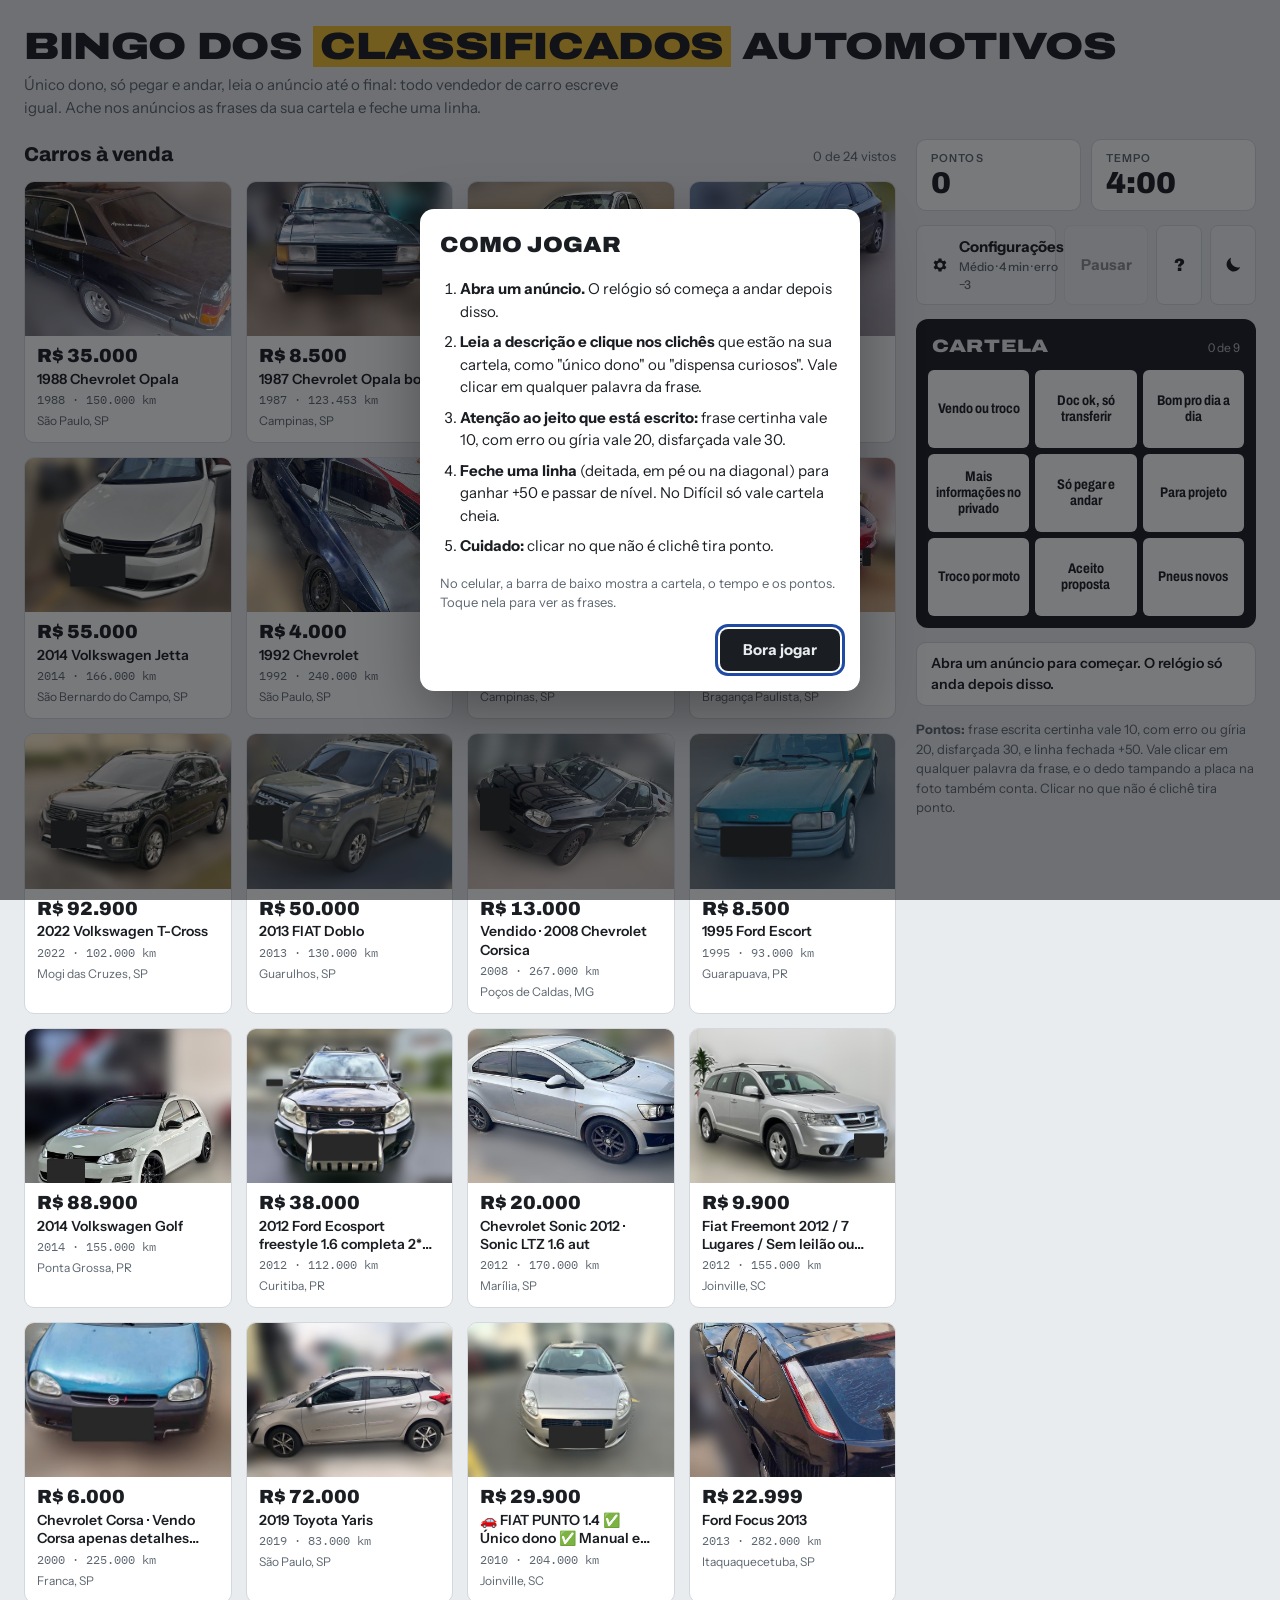
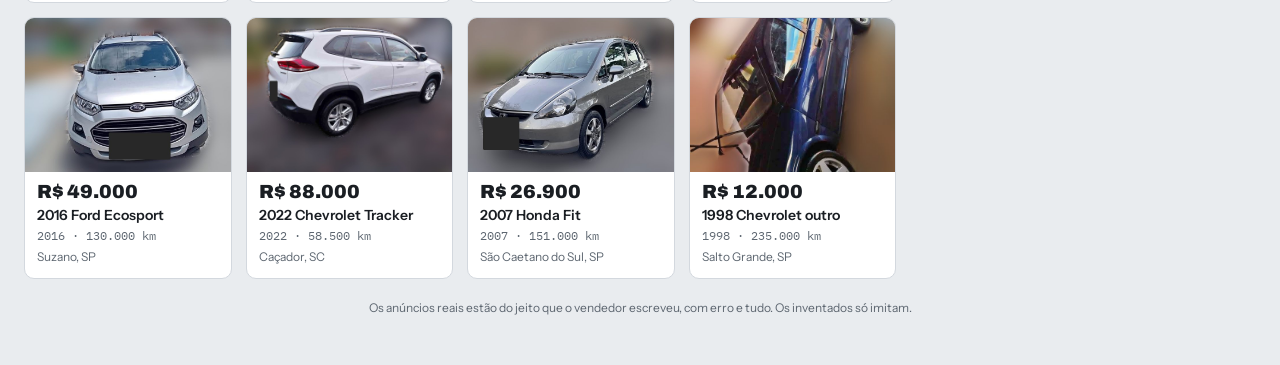
==== commit 2d7a536a: "v2" ====
--- a/index.html
+++ b/index.html
@@ -4,6 +4,18 @@
 <meta charset="utf-8">
 <meta name="viewport" content="width=device-width, initial-scale=1, viewport-fit=cover">
 <title>Bingo dos Classificados Automotivos</title>
+<meta name="description" content="Único dono, só pegar e andar, leia o anúncio até o final: ache os clichês dos anúncios de carro e feche a cartela.">
+<link rel="icon" href="favicon.svg" type="image/svg+xml">
+<meta name="theme-color" content="#f2c230">
+<meta property="og:type" content="website">
+<meta property="og:locale" content="pt_BR">
+<meta property="og:title" content="Bingo dos Classificados Automotivos">
+<meta property="og:description" content="Único dono, só pegar e andar, leia o anúncio até o final: ache os clichês dos anúncios de carro e feche a cartela.">
+<meta property="og:url" content="https://danielhoffmanno.github.io/BingoDosClassificadosAutomotivos/">
+<meta property="og:image" content="https://danielhoffmanno.github.io/BingoDosClassificadosAutomotivos/previa.png">
+<meta property="og:image:width" content="1200">
+<meta property="og:image:height" content="630">
+<meta name="twitter:card" content="summary_large_image">
 <meta name="claude:viewport-fit-sides" content="cover">
 <script>try { var t = localStorage.getItem("bcc-theme"); if (t === "dark" || t === "light") document.documentElement.dataset.theme = t; } catch (e) {}</script>
 <link rel="preconnect" href="https://fonts.googleapis.com">
@@ -41,6 +53,7 @@
           <span>Configurações</span><small id="cfg-summary">Médio · 4 min</small>
         </button>
         <button class="btn alt" id="pause" disabled>Pausar</button>
+        <button class="btn alt theme-btn how-btn" id="how-btn" aria-label="Como jogar" title="Como jogar"><span aria-hidden="true">?</span></button>
         <button class="btn alt theme-btn" id="theme-btn" aria-label="Mudar tema" title="Mudar tema">
           <svg class="i-moon" viewBox="0 0 24 24" width="20" height="20" aria-hidden="true"><path fill="currentColor" d="M20.7 14.3A8.5 8.5 0 0 1 9.7 3.3a8.5 8.5 0 1 0 11 11z"/></svg>
           <svg class="i-sun" viewBox="0 0 24 24" width="20" height="20" aria-hidden="true"><circle cx="12" cy="12" r="4.5" fill="currentColor"/><path stroke="currentColor" stroke-width="2" stroke-linecap="round" d="M12 2v2.5M12 19.5V22M2 12h2.5M19.5 12H22M4.9 4.9l1.8 1.8M17.3 17.3l1.8 1.8M4.9 19.1l1.8-1.8M17.3 6.7l1.8-1.8"/></svg>
@@ -58,6 +71,7 @@
           <button class="btn" id="next-lv" hidden>Ir para o Médio →</button>
           <button class="btn alt" id="again">Jogar de novo</button>
           <button class="btn alt" id="reveal">Mostrar o que faltou</button>
+          <button class="btn alt" id="share">Compartilhar resultado</button>
         </div>
       </div>
       <p class="hint"><strong>Pontos:</strong> frase escrita certinha vale 10, com erro ou gíria 20, disfarçada 30, e linha fechada +50. Vale clicar em qualquer palavra da frase, e o dedo tampando a placa na foto também conta. Clicar no que não é clichê tira ponto.</p>
@@ -66,6 +80,31 @@
 
   <footer>Os anúncios reais estão do jeito que o vendedor escreveu, com erro e tudo. Os inventados só imitam.</footer>
 </div>
+
+<div class="mini" id="mini">
+  <div class="mini-sheet" id="mini-sheet"></div>
+  <button class="mini-bar" id="mini-open" aria-expanded="false" aria-controls="mini-sheet">
+    <span class="mini-grid" id="mini-grid" aria-hidden="true"></span>
+    <span class="mini-txt"><strong id="mini-count">0 de 9</strong><small>Ver cartela</small></span>
+    <span class="mini-stat" id="mini-time">4:00</span>
+    <span class="mini-stat" id="mini-score">0 pts</span>
+  </button>
+</div>
+
+<dialog id="how" aria-labelledby="how-title">
+  <form method="dialog" class="settings">
+    <h2 id="how-title">Como jogar</h2>
+    <ol class="how">
+      <li><strong>Abra um anúncio.</strong> O relógio só começa a andar depois disso.</li>
+      <li><strong>Leia a descrição e clique nos clichês</strong> que estão na sua cartela, como "único dono" ou "dispensa curiosos". Vale clicar em qualquer palavra da frase.</li>
+      <li><strong>Atenção ao jeito que está escrito:</strong> frase certinha vale 10, com erro ou gíria vale 20, disfarçada vale 30.</li>
+      <li><strong>Feche uma linha</strong> (deitada, em pé ou na diagonal) para ganhar +50 e passar de nível. No Difícil só vale cartela cheia.</li>
+      <li><strong>Cuidado:</strong> clicar no que não é clichê tira ponto.</li>
+    </ol>
+    <p class="note">No celular, a barra de baixo mostra a cartela, o tempo e os pontos. Toque nela para ver as frases.</p>
+    <button class="btn" value="ok">Bora jogar</button>
+  </form>
+</dialog>
 
 <dialog id="settings" aria-labelledby="settings-title">
   <form method="dialog" class="settings">
@@ -121,7 +160,6 @@
   </form>
 </dialog>
 
-<script src="js/dados.js"></script>
 <script src="js/jogo.js"></script>
 </body>
 </html>
--- a/css/estilo.css
+++ b/css/estilo.css
@@ -148,7 +148,7 @@
 .stat label { display: block; }
 .stat output { display: block; font-family: var(--display); font-weight: 900; font-size: 30px; line-height: 1.1; font-variant-numeric: tabular-nums; }
 .stat.warn output { color: var(--bad); }
-.tools { display: grid; grid-template-columns: minmax(0, 1fr) auto auto; gap: 8px; }
+.tools { display: grid; grid-template-columns: minmax(0, 1fr) auto auto auto; gap: 8px; }
 .tools .btn { padding: 10px 14px; min-width: 84px; }
 .tools .theme-btn { min-width: 0; padding: 10px 12px; display: grid; place-items: center; }
 .theme-btn .i-sun { display: var(--sun); }
@@ -199,3 +199,29 @@
 footer { color: var(--muted); font-size: 12px; text-align: center; }
 .load-error { grid-column: 1 / -1; margin: 0; background: var(--surface); border: 1px solid var(--bad); border-radius: 10px; padding: 14px 16px; }
 .load-error code { font-family: var(--mono); background: var(--sunk); padding: 1px 5px; border-radius: 4px; }
+
+.how-btn span { font-family: var(--display); font-weight: 900; font-size: 18px; line-height: 20px; width: 20px; text-align: center; }
+.how { margin: 0; padding-left: 20px; display: flex; flex-direction: column; gap: 8px; }
+
+/* Phone bar: hidden on wide screens, fixed to the bottom on phones */
+.mini { display: none; }
+@media (max-width: 900px) {
+  body { padding-bottom: calc(96px + env(safe-area-inset-bottom, 0px)); }
+  .mini {
+    display: block; position: fixed; left: 0; right: 0; bottom: 0; z-index: 20;
+    background: var(--card-bg); color: var(--card-ink); box-shadow: 0 -6px 24px rgba(0,0,0,.25);
+    padding: 8px max(16px, env(safe-area-inset-right, 0px)) calc(8px + env(safe-area-inset-bottom, 0px)) max(16px, env(safe-area-inset-left, 0px));
+  }
+  .mini-sheet { display: none; grid-template-columns: repeat(3, minmax(0, 1fr)); gap: 5px; padding-bottom: 8px; }
+  .mini.open .mini-sheet { display: grid; }
+  .mini-sheet .sq { min-height: 54px; font-size: 13px; padding: 6px; }
+  .mini-bar { width: 100%; display: flex; align-items: center; gap: 12px; background: none; border: 0; color: inherit; padding: 2px 0; text-align: left; }
+  .mini-grid { display: grid; grid-template-columns: repeat(3, 10px); gap: 3px; flex: none; }
+  .mini-grid i { width: 10px; height: 10px; border-radius: 2px; background: color-mix(in srgb, var(--card-ink) 25%, transparent); }
+  .mini-grid i.on { background: var(--accent); }
+  .mini-txt { display: flex; flex-direction: column; line-height: 1.15; flex: 1; min-width: 0; }
+  .mini-txt strong { font-family: var(--display); font-weight: 900; font-size: 16px; }
+  .mini-txt small { font-size: 12px; opacity: .75; }
+  .mini-stat { font-family: var(--display); font-weight: 900; font-size: 18px; font-variant-numeric: tabular-nums; }
+  .mini.warn #mini-time { color: var(--bad); }
+}
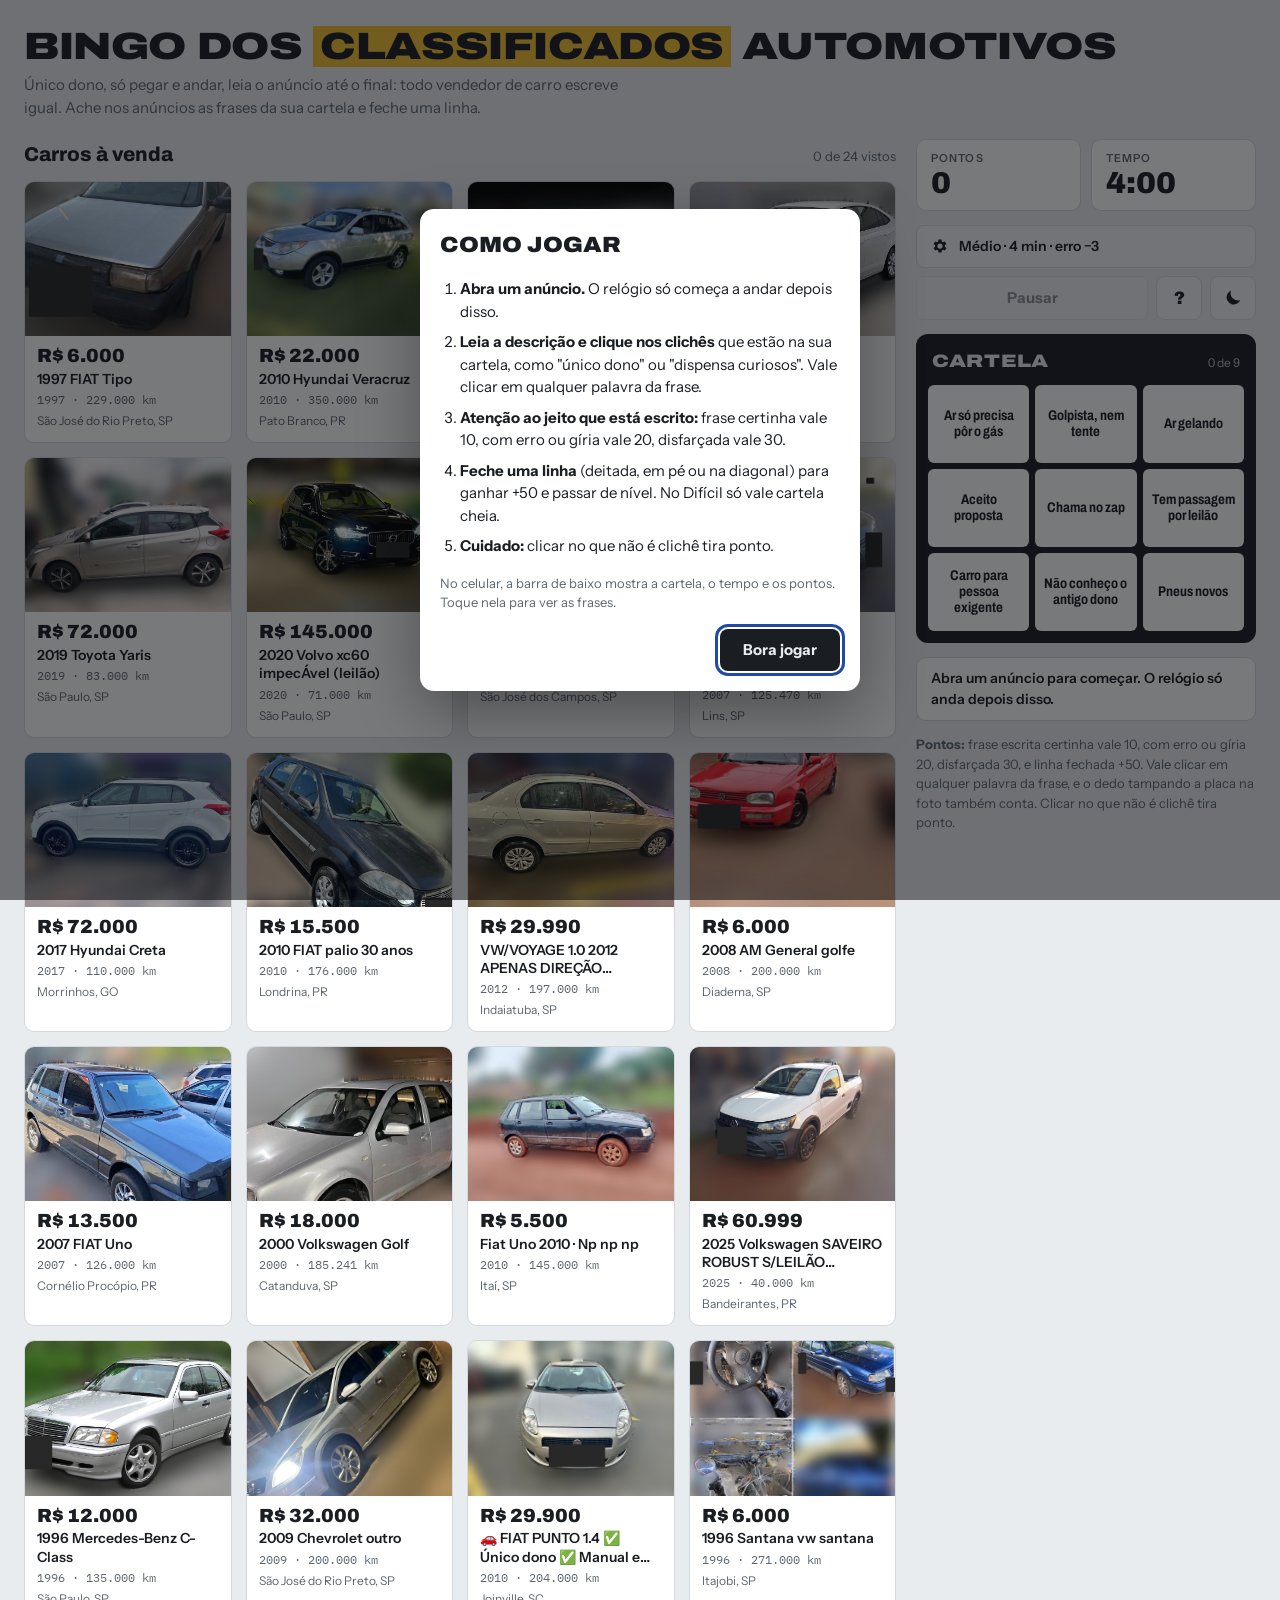
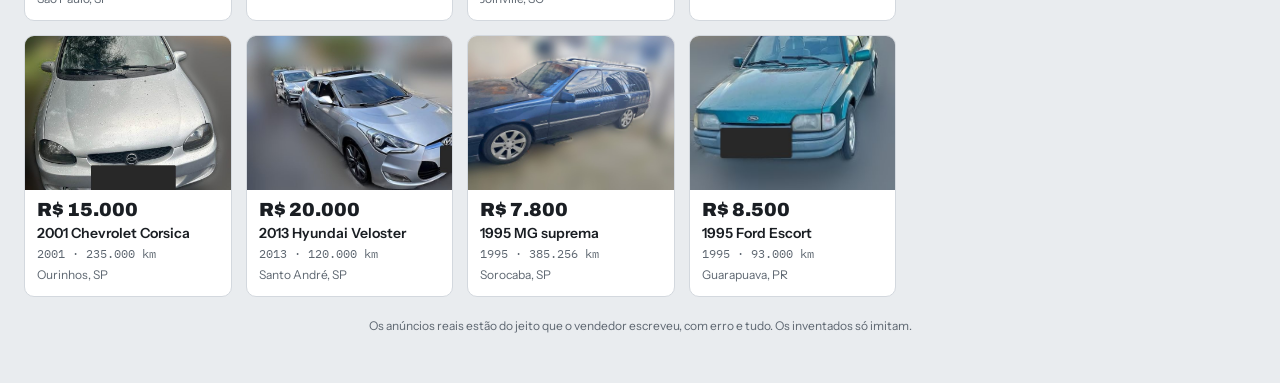
==== commit bd889a4f: "v2" ====
--- a/index.html
+++ b/index.html
@@ -48,9 +48,9 @@
         <div class="stat" id="timer-box"><label>Tempo</label><output id="timer">4:00</output><span class="gain" id="gain" aria-hidden="true"></span></div>
       </div>
       <div class="tools">
-        <button class="btn alt cfg" id="settings-btn" aria-haspopup="dialog">
+        <button class="btn alt cfg" id="settings-btn" aria-haspopup="dialog" title="Configurações">
           <svg viewBox="0 0 24 24" width="18" height="18" aria-hidden="true"><path fill="currentColor" d="M19.4 13a7.5 7.5 0 0 0 0-2l2.1-1.6-2-3.4-2.5 1a7.6 7.6 0 0 0-1.7-1L15 3.3h-4l-.4 2.7a7.6 7.6 0 0 0-1.7 1l-2.5-1-2 3.4L6.5 11a7.5 7.5 0 0 0 0 2l-2.1 1.6 2 3.4 2.5-1c.5.4 1.1.7 1.7 1l.4 2.7h4l.4-2.7c.6-.3 1.2-.6 1.7-1l2.5 1 2-3.4zM13 15.5a3.5 3.5 0 1 1 0-7 3.5 3.5 0 0 1 0 7z" transform="translate(-1 0)"/></svg>
-          <span>Configurações</span><small id="cfg-summary">Médio · 4 min</small>
+          <span class="sr-only">Configurações: </span><small id="cfg-summary">Médio · 4 min</small>
         </button>
         <button class="btn alt" id="pause" disabled>Pausar</button>
         <button class="btn alt theme-btn how-btn" id="how-btn" aria-label="Como jogar" title="Como jogar"><span aria-hidden="true">?</span></button>
--- a/css/estilo.css
+++ b/css/estilo.css
@@ -37,6 +37,7 @@
 }
 * { box-sizing: border-box; }
 [hidden] { display: none !important; }
+.sr-only { position: absolute; width: 1px; height: 1px; overflow: hidden; clip-path: inset(50%); white-space: nowrap; }
 body {
   background: var(--bg); color: var(--fg); font-family: var(--body); font-size: 15px; line-height: 1.5;
   padding-left: max(16px, env(safe-area-inset-left, 0px));
@@ -148,15 +149,16 @@
 .stat label { display: block; }
 .stat output { display: block; font-family: var(--display); font-weight: 900; font-size: 30px; line-height: 1.1; font-variant-numeric: tabular-nums; }
 .stat.warn output { color: var(--bad); }
-.tools { display: grid; grid-template-columns: minmax(0, 1fr) auto auto auto; gap: 8px; }
+/* Configurações gets its own row so its summary never gets squeezed; Pausar, ? and the theme button share the row below */
+.tools { display: grid; grid-template-columns: minmax(0, 1fr) auto auto; gap: 8px; }
+.tools .cfg { grid-column: 1 / -1; }
 .tools .btn { padding: 10px 14px; min-width: 84px; }
 .tools .theme-btn { min-width: 0; padding: 10px 12px; display: grid; place-items: center; }
 .theme-btn .i-sun { display: var(--sun); }
 .theme-btn .i-moon { display: var(--moon); }
 .tools .btn:disabled { opacity: .45; cursor: default; }
 .cfg { display: grid; grid-template-columns: auto 1fr; align-items: center; column-gap: 10px; text-align: left; }
-.cfg svg { grid-row: span 2; }
-.cfg small { font-weight: 500; font-size: 12px; color: var(--muted); }
+.cfg small { font-weight: 600; font-size: 14px; white-space: nowrap; overflow: hidden; text-overflow: ellipsis; min-width: 0; }
 dialog { border: 0; border-radius: 14px; padding: 0; background: var(--surface); color: var(--fg); width: min(440px, calc(100vw - 32px)); box-shadow: 0 20px 60px rgba(0,0,0,.35); }
 dialog::backdrop { background: rgba(10, 12, 15, .55); }
 .settings { display: flex; flex-direction: column; gap: 16px; padding: 20px; }
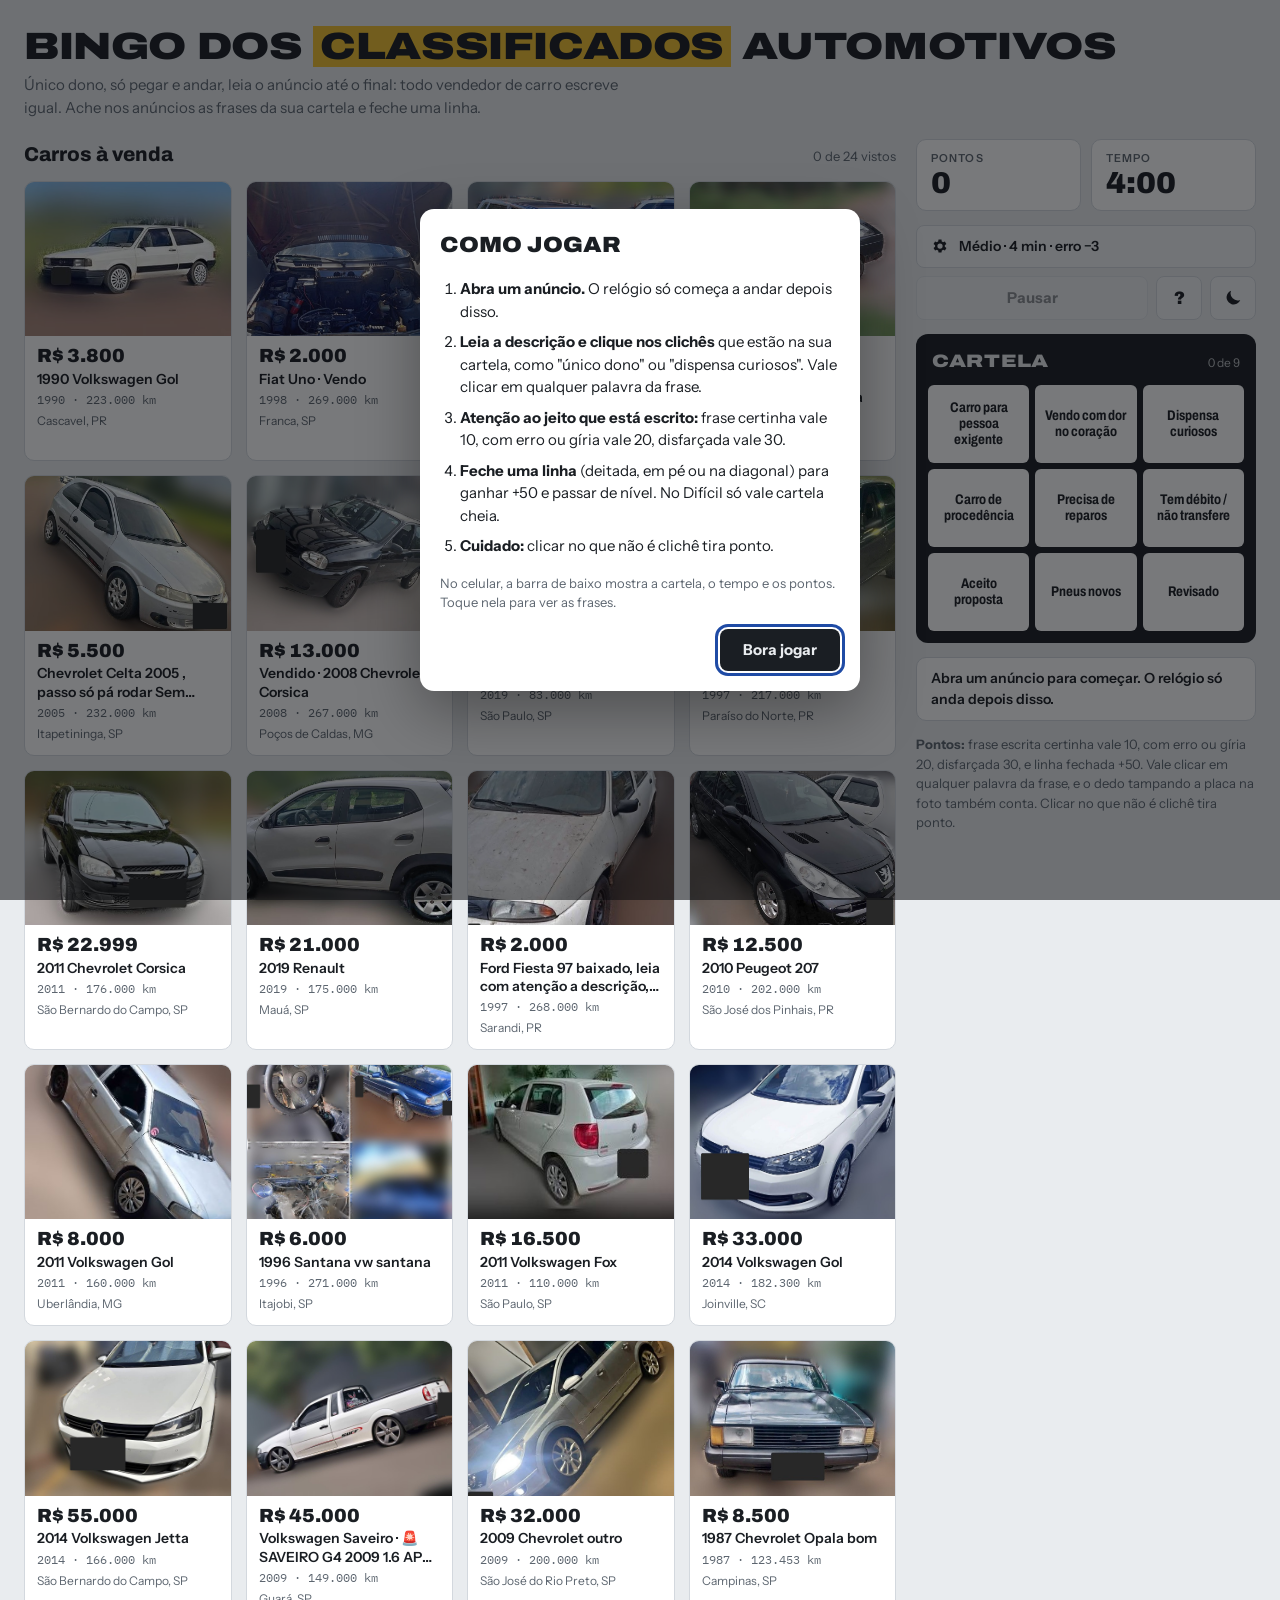
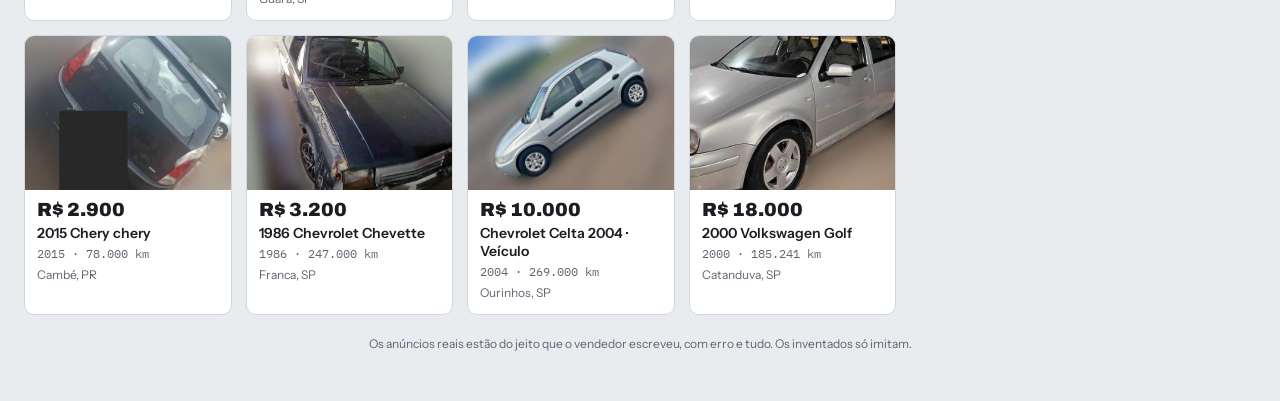
==== commit 7941d0b7: "ajustes nas fotos" ====
--- a/index.html
+++ b/index.html
@@ -155,7 +155,11 @@
         </select>
       <p class="note">Os reais foram copiados do Marketplace, sem nomes e telefones.</p>
     </fieldset>
-    <p class="note">Mudar qualquer coisa aqui começa uma partida nova.</p>
+    <fieldset>
+      <legend>Som</legend>
+      <label class="check sound-check" for="snd"><input type="checkbox" id="snd" checked> Tocar som ao acertar, errar e fechar uma linha</label>
+    </fieldset>
+    <p class="note">Mudar a dificuldade ou os anúncios começa uma partida nova.</p>
     <button class="btn" value="ok">Pronto</button>
   </form>
 </dialog>
--- a/css/estilo.css
+++ b/css/estilo.css
@@ -188,6 +188,16 @@
 .sq.on { background: var(--accent); color: var(--accent-ink); }
 .sq.on::after { content: ""; position: absolute; inset: 10px; border: 3px solid var(--accent-ink); border-radius: 50%; opacity: .55; transform: rotate(-8deg); }
 .sq.line { box-shadow: inset 0 0 0 3px var(--plate); }
+/* bingo party */
+.card { position: relative; overflow: hidden; }
+.sq.pop { animation: pop .5s cubic-bezier(.3, 1.6, .5, 1) calc(var(--k, 0) * 90ms) both; }
+@keyframes pop { 0% { transform: scale(1); } 45% { transform: scale(1.16) rotate(-3deg); filter: brightness(1.15); } 100% { transform: none; } }
+.card.bingo { animation: bingo .7s ease-out; }
+@keyframes bingo { 0% { box-shadow: 0 0 0 0 var(--accent); } 40% { box-shadow: 0 0 0 6px var(--accent); } 100% { box-shadow: var(--card-ring); } }
+.confetti { position: absolute; top: -10px; width: 8px; height: 12px; border-radius: 2px; pointer-events: none; z-index: 3; animation: fall 1.4s ease-in both; }
+@keyframes fall { to { transform: translate(var(--dx), 360px) rotate(var(--rot)); opacity: 0; } }
+@media (prefers-reduced-motion: reduce) { .sq.pop, .card.bingo { animation: none; } }
+.sound-check { display: flex; align-items: center; gap: 8px; font-size: 14px; }
 .hint { color: var(--muted); font-size: 13px; margin: 0; }
 .toast { min-height: 44px; display: flex; align-items: center; background: var(--surface); border: 1px solid var(--line); border-radius: 10px; padding: 10px 14px; font-weight: 600; font-size: 14px; }
 .toast.good { border-color: var(--good); color: var(--good); }
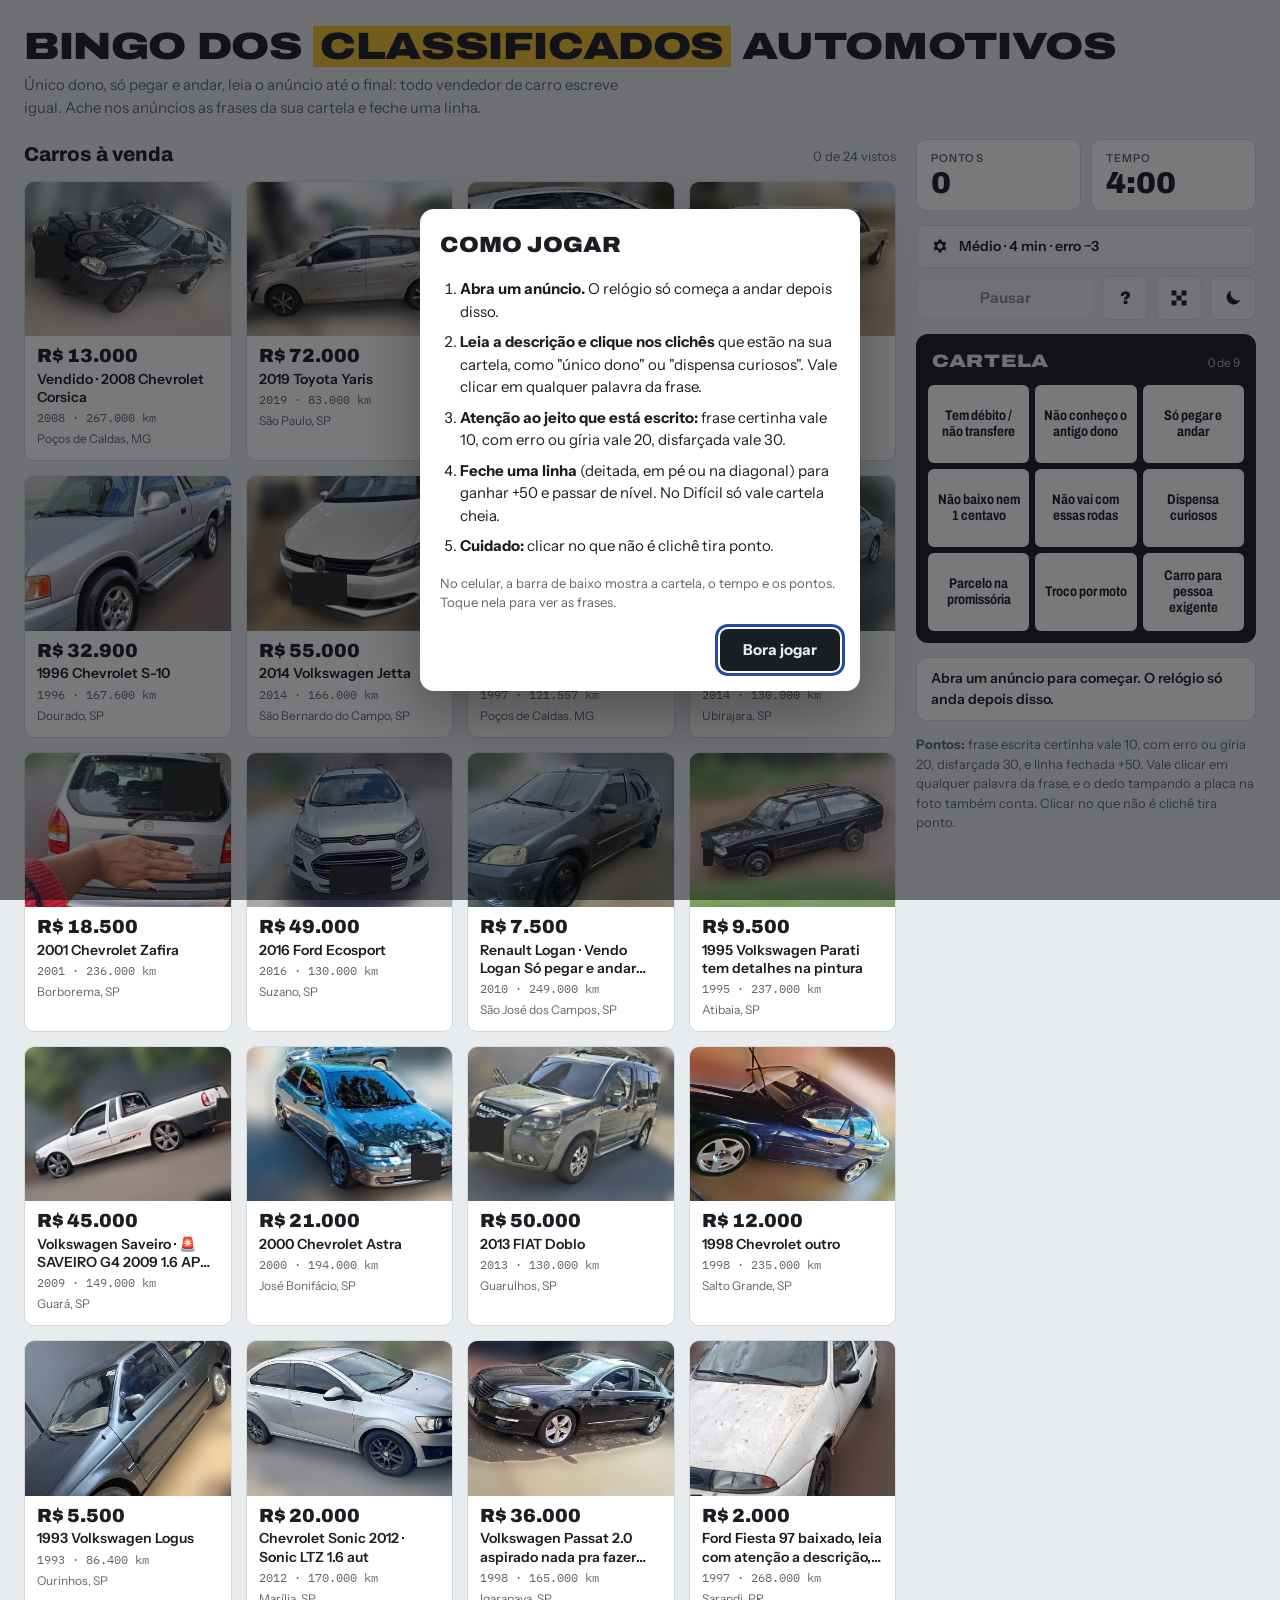
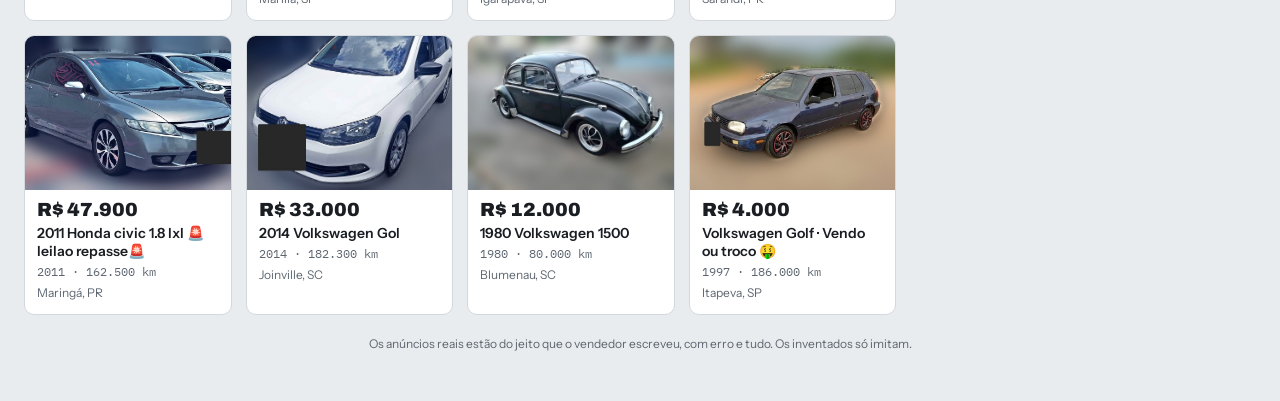
==== commit fc472546: "pixel art" ====
--- a/index.html
+++ b/index.html
@@ -54,6 +54,7 @@
         </button>
         <button class="btn alt" id="pause" disabled>Pausar</button>
         <button class="btn alt theme-btn how-btn" id="how-btn" aria-label="Como jogar" title="Como jogar"><span aria-hidden="true">?</span></button>
+        <button class="btn alt theme-btn" id="pixel-btn" aria-pressed="false" aria-label="Fotos em pixel art" title="Ver fotos em pixel art"><svg viewBox="0 0 24 24" width="20" height="20" aria-hidden="true"><path fill="currentColor" d="M3 3h6v6H3zM9 9h6v6H9zM15 3h6v6h-6zM3 15h6v6H3zM15 15h6v6h-6z"/></svg></button>
         <button class="btn alt theme-btn" id="theme-btn" aria-label="Mudar tema" title="Mudar tema">
           <svg class="i-moon" viewBox="0 0 24 24" width="20" height="20" aria-hidden="true"><path fill="currentColor" d="M20.7 14.3A8.5 8.5 0 0 1 9.7 3.3a8.5 8.5 0 1 0 11 11z"/></svg>
           <svg class="i-sun" viewBox="0 0 24 24" width="20" height="20" aria-hidden="true"><circle cx="12" cy="12" r="4.5" fill="currentColor"/><path stroke="currentColor" stroke-width="2" stroke-linecap="round" d="M12 2v2.5M12 19.5V22M2 12h2.5M19.5 12H22M4.9 4.9l1.8 1.8M17.3 17.3l1.8 1.8M4.9 19.1l1.8-1.8M17.3 6.7l1.8-1.8"/></svg>
--- a/css/estilo.css
+++ b/css/estilo.css
@@ -149,8 +149,8 @@
 .stat label { display: block; }
 .stat output { display: block; font-family: var(--display); font-weight: 900; font-size: 30px; line-height: 1.1; font-variant-numeric: tabular-nums; }
 .stat.warn output { color: var(--bad); }
-/* Configurações gets its own row so its summary never gets squeezed; Pausar, ? and the theme button share the row below */
-.tools { display: grid; grid-template-columns: minmax(0, 1fr) auto auto; gap: 8px; }
+/* Configurações gets its own row so its summary never gets squeezed; Pausar, ?, pixel art and the theme button share the row below */
+.tools { display: grid; grid-template-columns: minmax(0, 1fr) auto auto auto; gap: 8px; }
 .tools .cfg { grid-column: 1 / -1; }
 .tools .btn { padding: 10px 14px; min-width: 84px; }
 .tools .theme-btn { min-width: 0; padding: 10px 12px; display: grid; place-items: center; }
@@ -237,3 +237,7 @@
   .mini-stat { font-family: var(--display); font-weight: 900; font-size: 18px; font-variant-numeric: tabular-nums; }
   .mini.warn #mini-time { color: var(--bad); }
 }
+
+/* Pixel art photos: tiny PNGs scaled up without smoothing */
+.pixel .thumb img.photo { image-rendering: pixelated; }
+#pixel-btn[aria-pressed="true"] { background: var(--fg); color: var(--bg); }
